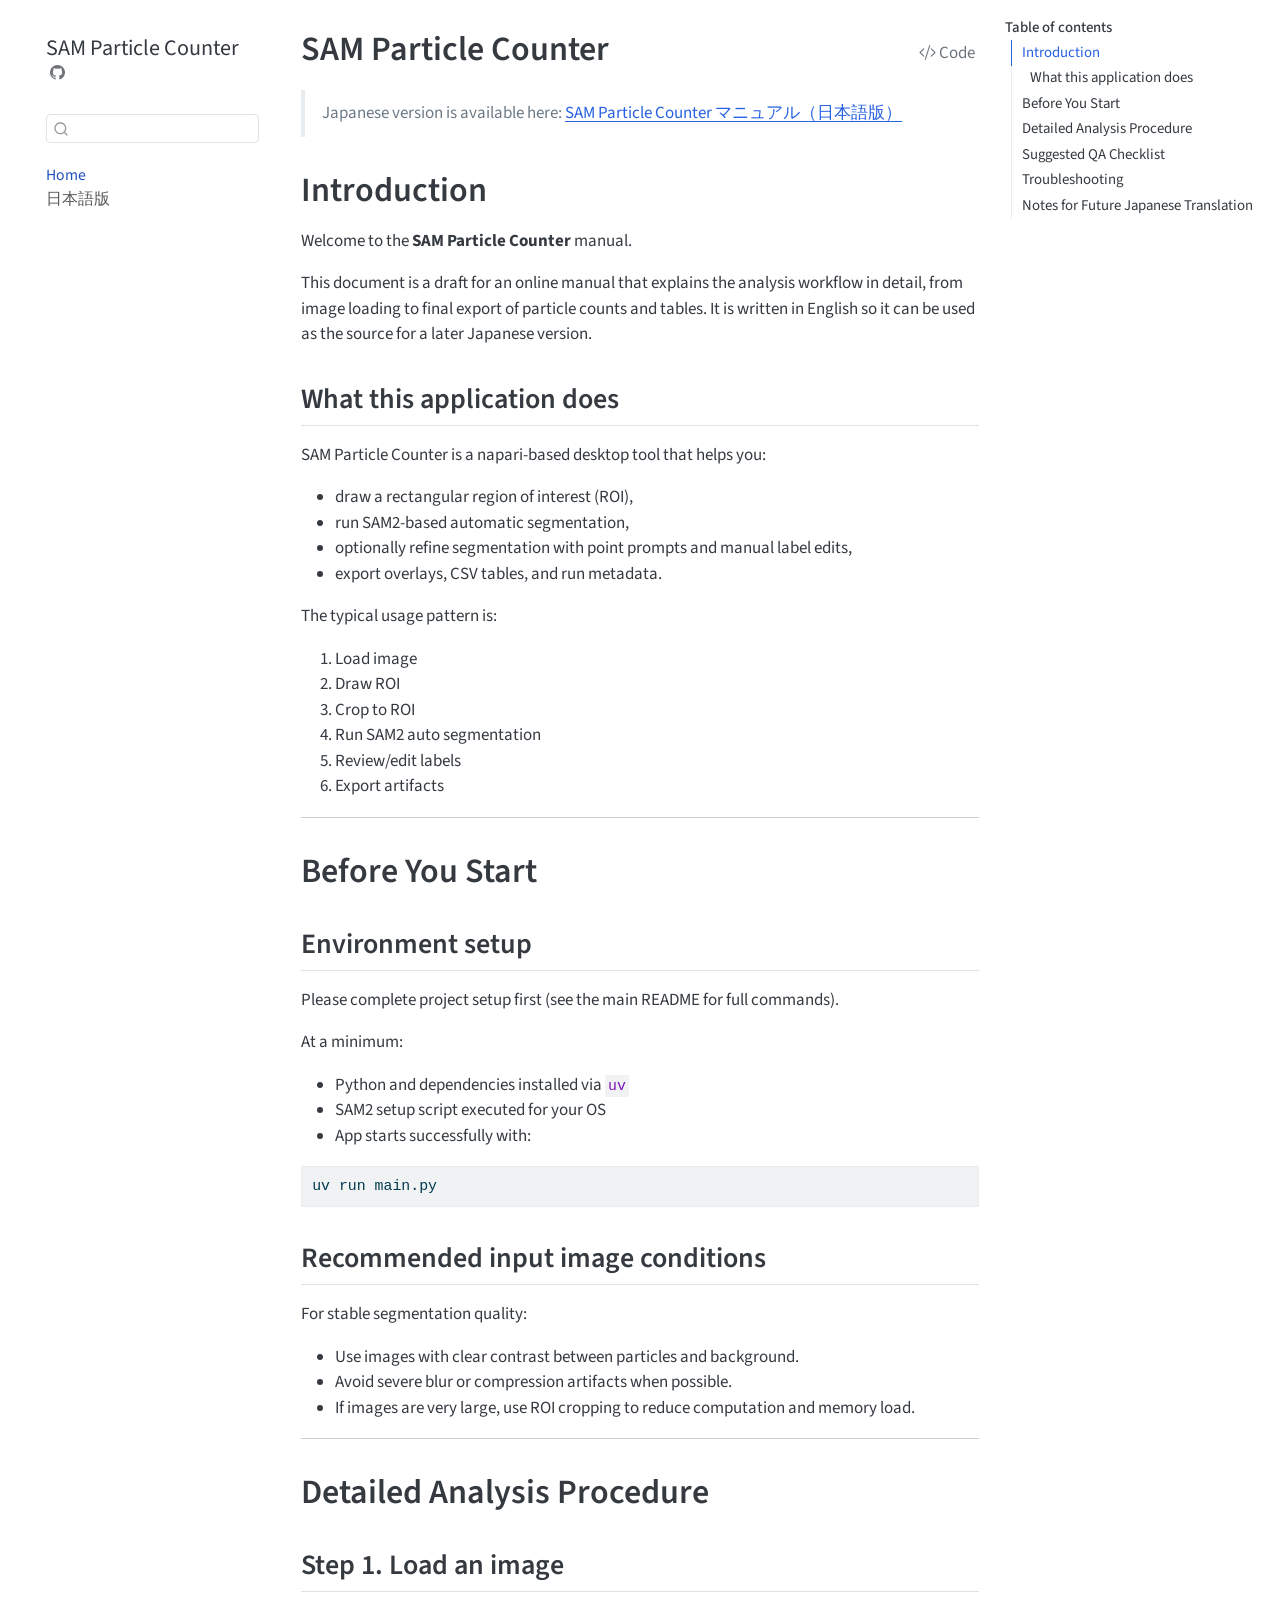
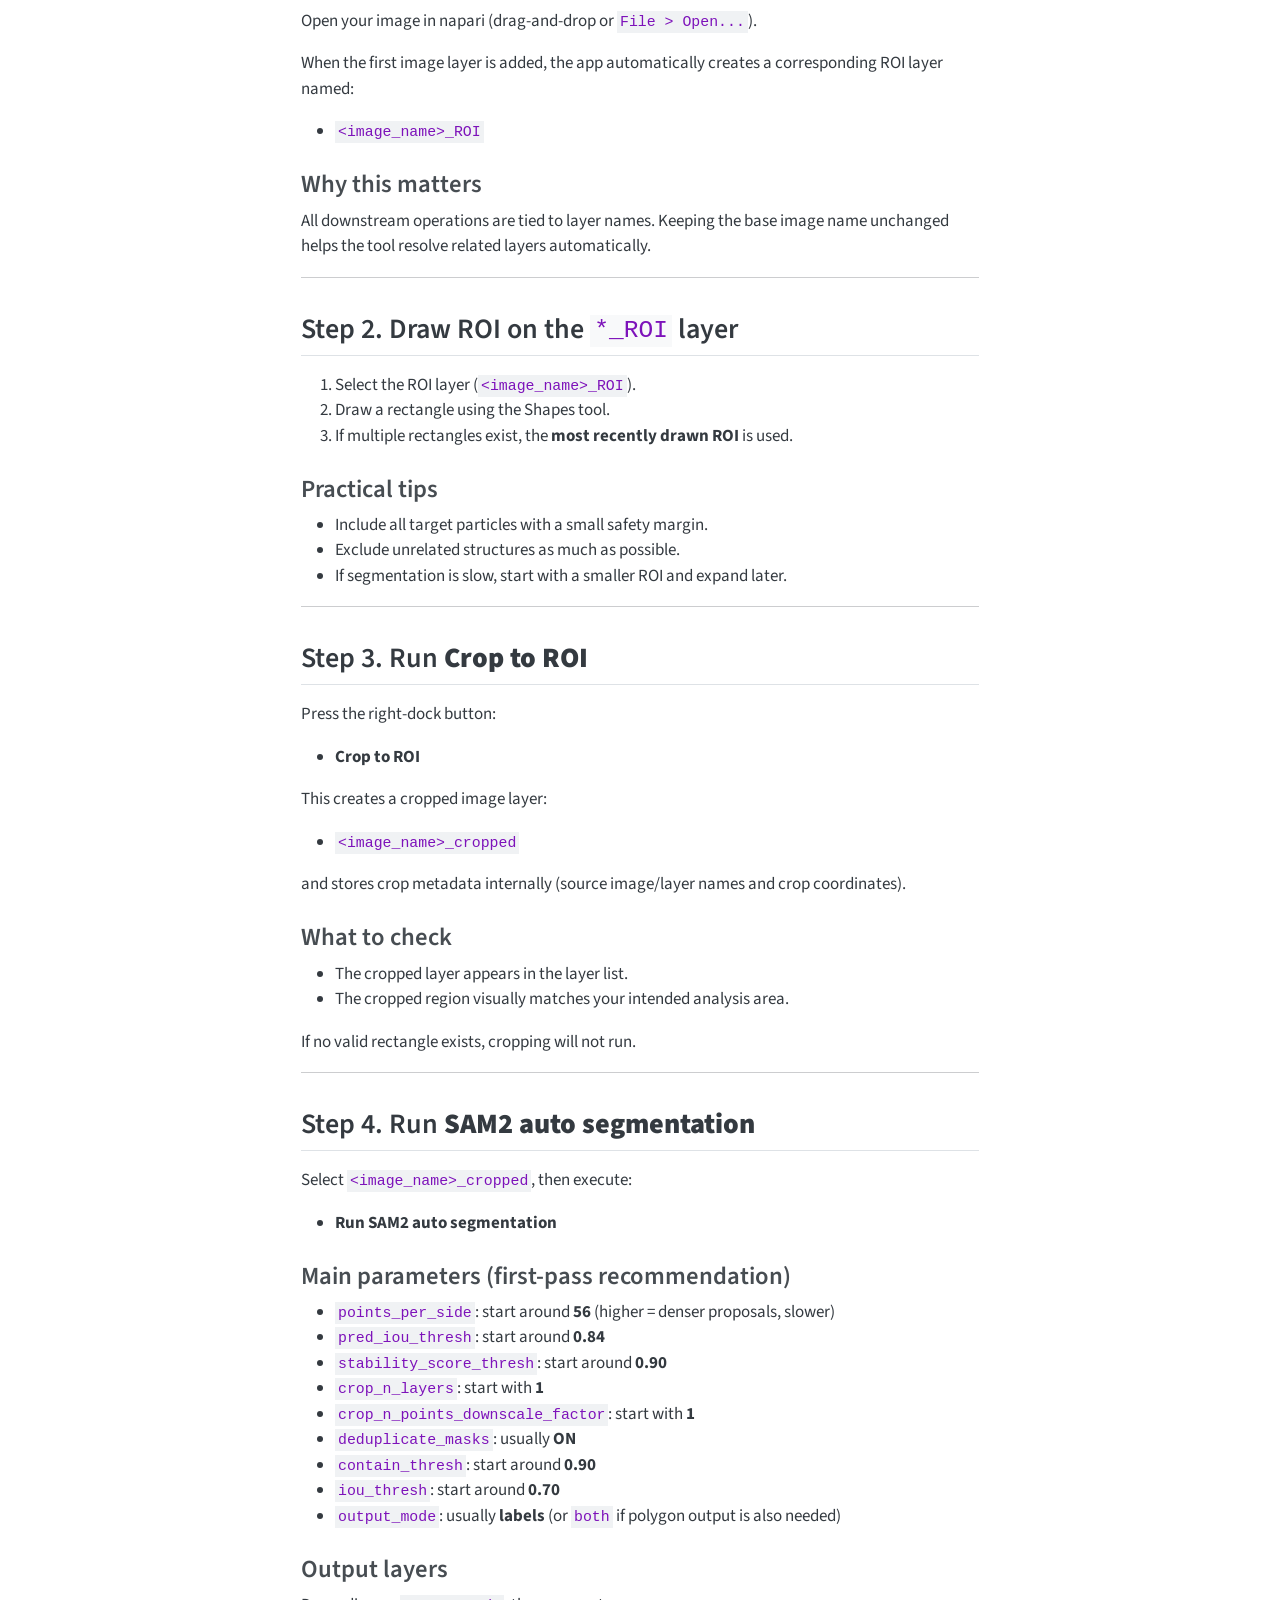
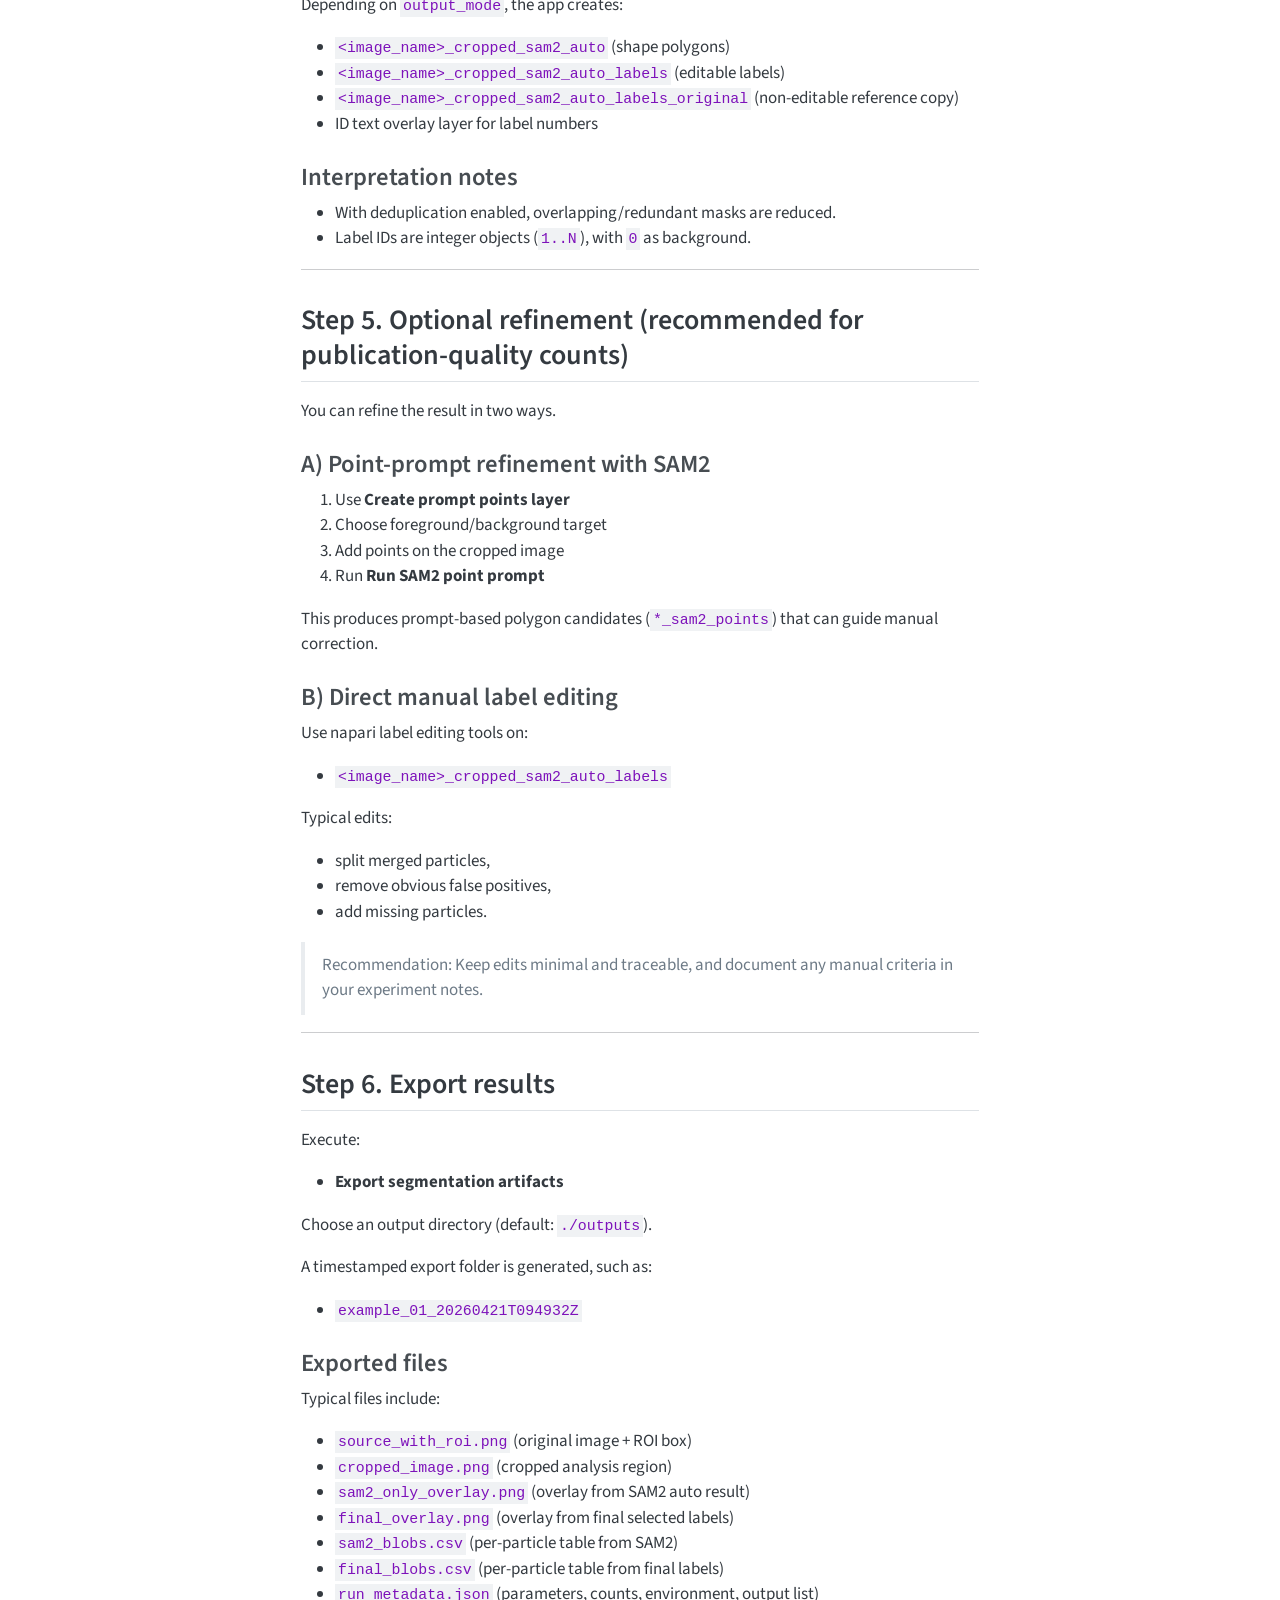
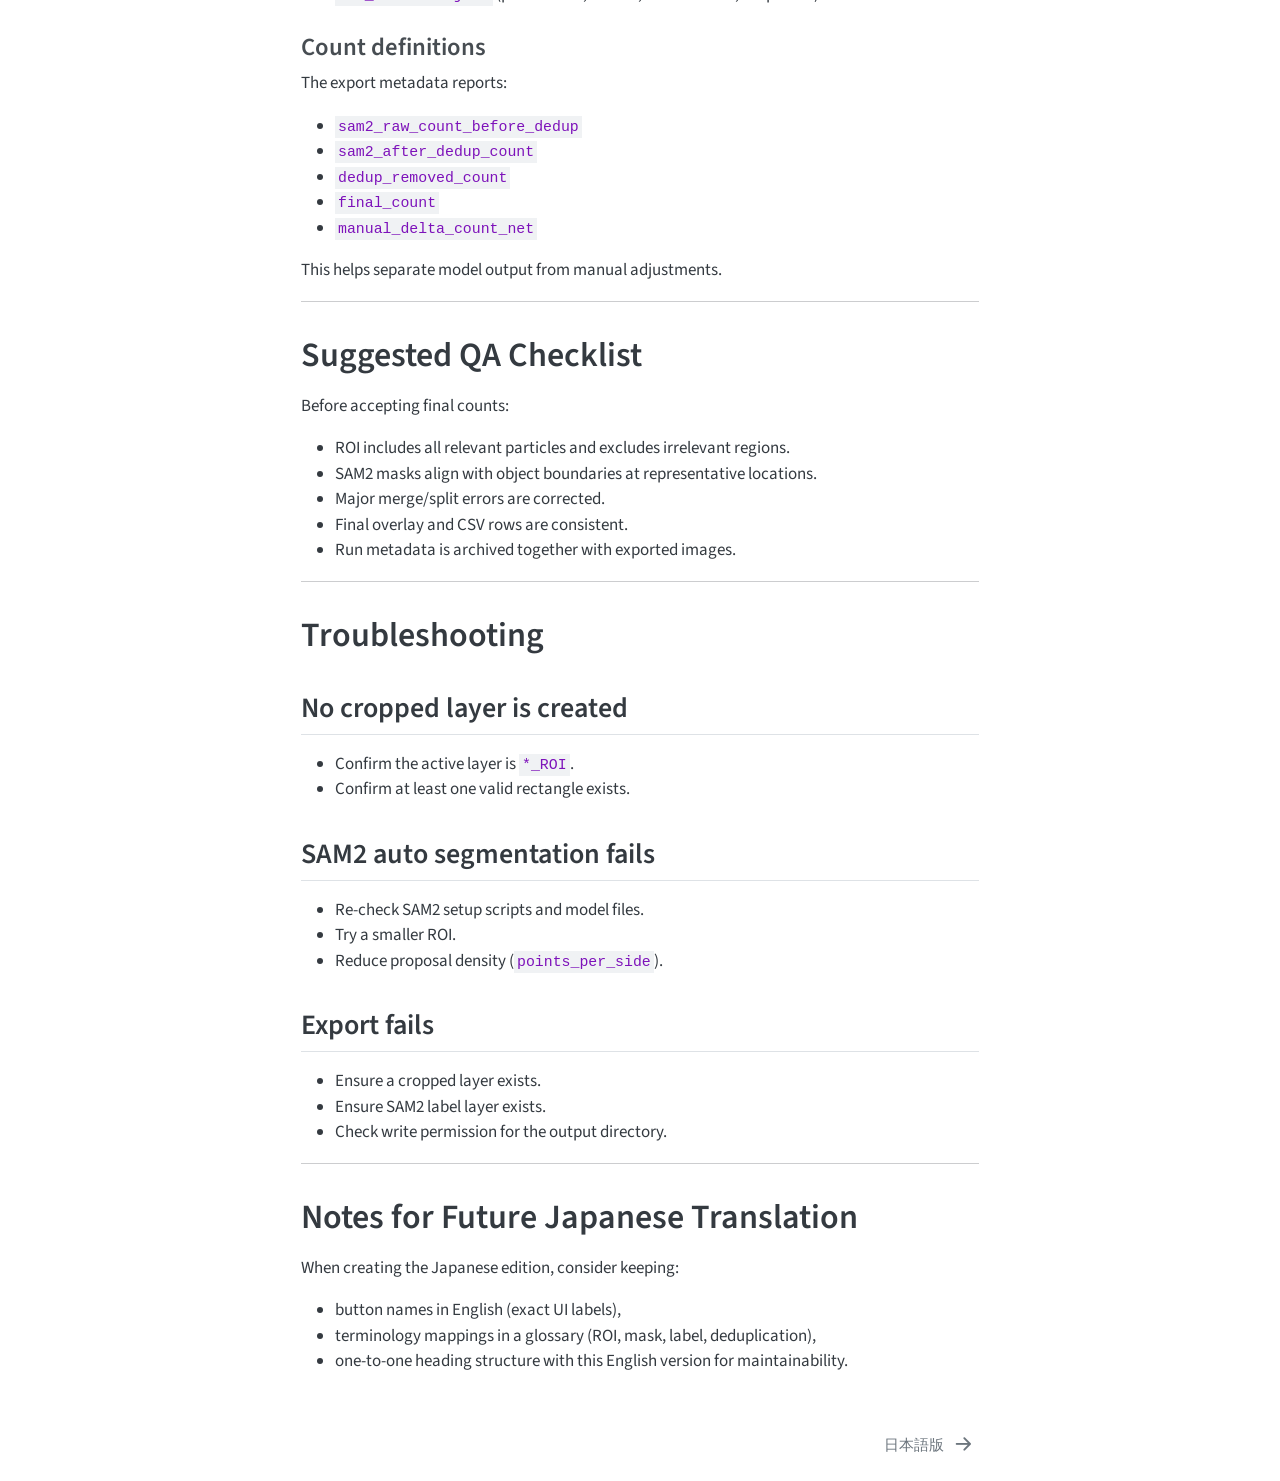
==== docs/index.html @ 15421711 "docs: render document" ====
<!DOCTYPE html>
<html xmlns="http://www.w3.org/1999/xhtml" lang="en" xml:lang="en"><head>

<meta charset="utf-8">
<meta name="generator" content="quarto-1.9.36">

<meta name="viewport" content="width=device-width, initial-scale=1.0, user-scalable=yes">


<title>SAM Particle Counter</title>
<style>
/* Default styles provided by pandoc.
** See https://pandoc.org/MANUAL.html#variables-for-html for config info.
*/
code{white-space: pre-wrap;}
span.smallcaps{font-variant: small-caps;}
div.columns{display: flex; gap: min(4vw, 1.5em);}
div.column{flex: auto; overflow-x: auto;}
div.hanging-indent{margin-left: 1.5em; text-indent: -1.5em;}
ul.task-list{list-style: none;}
ul.task-list li input[type="checkbox"] {
  width: 0.8em;
  margin: 0 0.8em 0.2em -1em; /* quarto-specific, see https://github.com/quarto-dev/quarto-cli/issues/4556 */ 
  vertical-align: middle;
}
/* CSS for syntax highlighting */
html { -webkit-text-size-adjust: 100%; }
pre > code.sourceCode { white-space: pre; position: relative; }
pre > code.sourceCode > span { display: inline-block; line-height: 1.25; }
pre > code.sourceCode > span:empty { height: 1.2em; }
.sourceCode { overflow: visible; }
code.sourceCode > span { color: inherit; text-decoration: inherit; }
div.sourceCode { margin: 1em 0; }
pre.sourceCode { margin: 0; }
@media screen {
div.sourceCode { overflow: auto; }
}
@media print {
pre > code.sourceCode { white-space: pre-wrap; }
pre > code.sourceCode > span { text-indent: -5em; padding-left: 5em; }
}
pre.numberSource code
  { counter-reset: source-line 0; }
pre.numberSource code > span
  { position: relative; left: -4em; counter-increment: source-line; }
pre.numberSource code > span > a:first-child::before
  { content: counter(source-line);
    position: relative; left: -1em; text-align: right; vertical-align: baseline;
    border: none; display: inline-block;
    -webkit-touch-callout: none; -webkit-user-select: none;
    -khtml-user-select: none; -moz-user-select: none;
    -ms-user-select: none; user-select: none;
    padding: 0 4px; width: 4em;
  }
pre.numberSource { margin-left: 3em;  padding-left: 4px; }
div.sourceCode
  {   }
@media screen {
pre > code.sourceCode > span > a:first-child::before { text-decoration: underline; }
}
</style>


<script src="site_libs/quarto-nav/quarto-nav.js"></script>
<script src="site_libs/quarto-nav/headroom.min.js"></script>
<script src="site_libs/clipboard/clipboard.min.js"></script>
<script src="site_libs/quarto-search/autocomplete.umd.js"></script>
<script src="site_libs/quarto-search/fuse.min.js"></script>
<script src="site_libs/quarto-search/quarto-search.js"></script>
<meta name="quarto:offset" content="./">
<link href="./manual/index_ja.html" rel="next">
<script src="site_libs/quarto-html/quarto.js" type="module"></script>
<script src="site_libs/quarto-html/tabsets/tabsets.js" type="module"></script>
<script src="site_libs/quarto-html/popper.min.js"></script>
<script src="site_libs/quarto-html/tippy.umd.min.js"></script>
<script src="site_libs/quarto-html/anchor.min.js"></script>
<link href="site_libs/quarto-html/tippy.css" rel="stylesheet">
<link href="site_libs/quarto-html/quarto-syntax-highlighting-845c23b38eaddc0f92fda52bfe77a8c8.css" rel="stylesheet" id="quarto-text-highlighting-styles">
<script src="site_libs/bootstrap/bootstrap.min.js"></script>
<link href="site_libs/bootstrap/bootstrap-icons.css" rel="stylesheet">
<link href="site_libs/bootstrap/bootstrap-1c9137b7b1c0320e377730bf2be1742e.min.css" rel="stylesheet" append-hash="true" id="quarto-bootstrap" data-mode="light">
<script id="quarto-search-options" type="application/json">{
  "location": "sidebar",
  "copy-button": false,
  "collapse-after": 3,
  "panel-placement": "start",
  "type": "textbox",
  "limit": 50,
  "keyboard-shortcut": [
    "f",
    "/",
    "s"
  ],
  "show-item-context": false,
  "language": {
    "search-no-results-text": "No results",
    "search-matching-documents-text": "matching documents",
    "search-copy-link-title": "Copy link to search",
    "search-hide-matches-text": "Hide additional matches",
    "search-more-match-text": "more match in this document",
    "search-more-matches-text": "more matches in this document",
    "search-clear-button-title": "Clear",
    "search-text-placeholder": "",
    "search-detached-cancel-button-title": "Cancel",
    "search-submit-button-title": "Submit",
    "search-label": "Search"
  }
}</script>


</head>

<body class="nav-sidebar floating quarto-light">

<div id="quarto-search-results"></div>
  <header id="quarto-header" class="headroom fixed-top">
  <nav class="quarto-secondary-nav">
    <div class="container-fluid d-flex">
      <button type="button" class="quarto-btn-toggle btn" data-bs-toggle="collapse" role="button" data-bs-target=".quarto-sidebar-collapse-item" aria-controls="quarto-sidebar" aria-expanded="false" aria-label="Toggle sidebar navigation" onclick="if (window.quartoToggleHeadroom) { window.quartoToggleHeadroom(); }">
        <i class="bi bi-layout-text-sidebar-reverse"></i>
      </button>
        <nav class="quarto-page-breadcrumbs" aria-label="breadcrumb"><ol class="breadcrumb"><li class="breadcrumb-item"><a href="./index.html"><span class="chapter-title">Home</span></a></li></ol></nav>
        <a class="flex-grow-1" role="navigation" data-bs-toggle="collapse" data-bs-target=".quarto-sidebar-collapse-item" aria-controls="quarto-sidebar" aria-expanded="false" aria-label="Toggle sidebar navigation" onclick="if (window.quartoToggleHeadroom) { window.quartoToggleHeadroom(); }">      
        </a>
      <button type="button" class="btn quarto-search-button" aria-label="Search" onclick="window.quartoOpenSearch();">
        <i class="bi bi-search"></i>
      </button>
    </div>
  </nav>
</header>
<!-- content -->
<div id="quarto-content" class="quarto-container page-columns page-rows-contents page-layout-article">
<!-- sidebar -->
  <nav id="quarto-sidebar" class="sidebar collapse collapse-horizontal quarto-sidebar-collapse-item sidebar-navigation floating overflow-auto">
    <div class="pt-lg-2 mt-2 text-left sidebar-header">
    <div class="sidebar-title mb-0 py-0">
      <a href="./">SAM Particle Counter</a> 
        <div class="sidebar-tools-main">
    <a href="https://github.com/maple60/sam-particle-counter" title="Source Code" class="quarto-navigation-tool px-1" aria-label="Source Code"><i class="bi bi-github"></i></a>
</div>
    </div>
      </div>
        <div class="mt-2 flex-shrink-0 align-items-center">
        <div class="sidebar-search">
        <div id="quarto-search" class="" title="Search"></div>
        </div>
        </div>
    <div class="sidebar-menu-container"> 
    <ul class="list-unstyled mt-1">
        <li class="sidebar-item">
  <div class="sidebar-item-container"> 
  <a href="./index.html" class="sidebar-item-text sidebar-link active"><span class="chapter-title">Home</span></a>
  </div>
</li>
        <li class="sidebar-item">
  <div class="sidebar-item-container"> 
  <a href="./manual/index_ja.html" class="sidebar-item-text sidebar-link"><span class="chapter-title">日本語版</span></a>
  </div>
</li>
    </ul>
    </div>
</nav>
<div id="quarto-sidebar-glass" class="quarto-sidebar-collapse-item" data-bs-toggle="collapse" data-bs-target=".quarto-sidebar-collapse-item"></div>
<!-- margin-sidebar -->
    <div id="quarto-margin-sidebar" class="sidebar margin-sidebar">
        <nav id="TOC" role="doc-toc" class="toc-active">
    <h2 id="toc-title">Table of contents</h2>
   
  <ul>
  <li><a href="#introduction" id="toc-introduction" class="nav-link active" data-scroll-target="#introduction">Introduction</a>
  <ul class="collapse">
  <li><a href="#what-this-application-does" id="toc-what-this-application-does" class="nav-link" data-scroll-target="#what-this-application-does">What this application does</a></li>
  </ul></li>
  <li><a href="#before-you-start" id="toc-before-you-start" class="nav-link" data-scroll-target="#before-you-start">Before You Start</a>
  <ul class="collapse">
  <li><a href="#environment-setup" id="toc-environment-setup" class="nav-link" data-scroll-target="#environment-setup">Environment setup</a></li>
  <li><a href="#recommended-input-image-conditions" id="toc-recommended-input-image-conditions" class="nav-link" data-scroll-target="#recommended-input-image-conditions">Recommended input image conditions</a></li>
  </ul></li>
  <li><a href="#detailed-analysis-procedure" id="toc-detailed-analysis-procedure" class="nav-link" data-scroll-target="#detailed-analysis-procedure">Detailed Analysis Procedure</a>
  <ul class="collapse">
  <li><a href="#step-1.-load-an-image" id="toc-step-1.-load-an-image" class="nav-link" data-scroll-target="#step-1.-load-an-image">Step 1. Load an image</a>
  <ul class="collapse">
  <li><a href="#why-this-matters" id="toc-why-this-matters" class="nav-link" data-scroll-target="#why-this-matters">Why this matters</a></li>
  </ul></li>
  <li><a href="#step-2.-draw-roi-on-the-_roi-layer" id="toc-step-2.-draw-roi-on-the-_roi-layer" class="nav-link" data-scroll-target="#step-2.-draw-roi-on-the-_roi-layer">Step 2. Draw ROI on the <code>*_ROI</code> layer</a>
  <ul class="collapse">
  <li><a href="#practical-tips" id="toc-practical-tips" class="nav-link" data-scroll-target="#practical-tips">Practical tips</a></li>
  </ul></li>
  <li><a href="#step-3.-run-crop-to-roi" id="toc-step-3.-run-crop-to-roi" class="nav-link" data-scroll-target="#step-3.-run-crop-to-roi">Step 3. Run <strong>Crop to ROI</strong></a>
  <ul class="collapse">
  <li><a href="#what-to-check" id="toc-what-to-check" class="nav-link" data-scroll-target="#what-to-check">What to check</a></li>
  </ul></li>
  <li><a href="#step-4.-run-sam2-auto-segmentation" id="toc-step-4.-run-sam2-auto-segmentation" class="nav-link" data-scroll-target="#step-4.-run-sam2-auto-segmentation">Step 4. Run <strong>SAM2 auto segmentation</strong></a>
  <ul class="collapse">
  <li><a href="#main-parameters-first-pass-recommendation" id="toc-main-parameters-first-pass-recommendation" class="nav-link" data-scroll-target="#main-parameters-first-pass-recommendation">Main parameters (first-pass recommendation)</a></li>
  <li><a href="#output-layers" id="toc-output-layers" class="nav-link" data-scroll-target="#output-layers">Output layers</a></li>
  <li><a href="#interpretation-notes" id="toc-interpretation-notes" class="nav-link" data-scroll-target="#interpretation-notes">Interpretation notes</a></li>
  </ul></li>
  <li><a href="#step-5.-optional-refinement-recommended-for-publication-quality-counts" id="toc-step-5.-optional-refinement-recommended-for-publication-quality-counts" class="nav-link" data-scroll-target="#step-5.-optional-refinement-recommended-for-publication-quality-counts">Step 5. Optional refinement (recommended for publication-quality counts)</a>
  <ul class="collapse">
  <li><a href="#a-point-prompt-refinement-with-sam2" id="toc-a-point-prompt-refinement-with-sam2" class="nav-link" data-scroll-target="#a-point-prompt-refinement-with-sam2">A) Point-prompt refinement with SAM2</a></li>
  <li><a href="#b-direct-manual-label-editing" id="toc-b-direct-manual-label-editing" class="nav-link" data-scroll-target="#b-direct-manual-label-editing">B) Direct manual label editing</a></li>
  </ul></li>
  <li><a href="#step-6.-export-results" id="toc-step-6.-export-results" class="nav-link" data-scroll-target="#step-6.-export-results">Step 6. Export results</a>
  <ul class="collapse">
  <li><a href="#exported-files" id="toc-exported-files" class="nav-link" data-scroll-target="#exported-files">Exported files</a></li>
  <li><a href="#count-definitions" id="toc-count-definitions" class="nav-link" data-scroll-target="#count-definitions">Count definitions</a></li>
  </ul></li>
  </ul></li>
  <li><a href="#suggested-qa-checklist" id="toc-suggested-qa-checklist" class="nav-link" data-scroll-target="#suggested-qa-checklist">Suggested QA Checklist</a></li>
  <li><a href="#troubleshooting" id="toc-troubleshooting" class="nav-link" data-scroll-target="#troubleshooting">Troubleshooting</a>
  <ul class="collapse">
  <li><a href="#no-cropped-layer-is-created" id="toc-no-cropped-layer-is-created" class="nav-link" data-scroll-target="#no-cropped-layer-is-created">No cropped layer is created</a></li>
  <li><a href="#sam2-auto-segmentation-fails" id="toc-sam2-auto-segmentation-fails" class="nav-link" data-scroll-target="#sam2-auto-segmentation-fails">SAM2 auto segmentation fails</a></li>
  <li><a href="#export-fails" id="toc-export-fails" class="nav-link" data-scroll-target="#export-fails">Export fails</a></li>
  </ul></li>
  <li><a href="#notes-for-future-japanese-translation" id="toc-notes-for-future-japanese-translation" class="nav-link" data-scroll-target="#notes-for-future-japanese-translation">Notes for Future Japanese Translation</a></li>
  </ul>
</nav>
    </div>
<!-- main -->
<main class="content" id="quarto-document-content">

<header id="title-block-header" class="quarto-title-block default">
<div class="quarto-title">
<div class="quarto-title-block"><div><h1 class="title">SAM Particle Counter</h1><button type="button" class="btn code-tools-button" id="quarto-code-tools-source"><i class="bi"></i> Code</button></div></div>
</div>



<div class="quarto-title-meta">

    
  
    
  </div>
  


</header>


<blockquote class="blockquote">
<p>Japanese version is available here: <a href="./manual/index_ja.html">SAM Particle Counter マニュアル（日本語版）</a></p>
</blockquote>
<section id="introduction" class="level1">
<h1>Introduction</h1>
<p>Welcome to the <strong>SAM Particle Counter</strong> manual.</p>
<p>This document is a draft for an online manual that explains the analysis workflow in detail, from image loading to final export of particle counts and tables. It is written in English so it can be used as the source for a later Japanese version.</p>
<section id="what-this-application-does" class="level2">
<h2 class="anchored" data-anchor-id="what-this-application-does">What this application does</h2>
<p>SAM Particle Counter is a napari-based desktop tool that helps you:</p>
<ul>
<li>draw a rectangular region of interest (ROI),</li>
<li>run SAM2-based automatic segmentation,</li>
<li>optionally refine segmentation with point prompts and manual label edits,</li>
<li>export overlays, CSV tables, and run metadata.</li>
</ul>
<p>The typical usage pattern is:</p>
<ol type="1">
<li>Load image</li>
<li>Draw ROI</li>
<li>Crop to ROI</li>
<li>Run SAM2 auto segmentation</li>
<li>Review/edit labels</li>
<li>Export artifacts</li>
</ol>
<hr>
</section>
</section>
<section id="before-you-start" class="level1">
<h1>Before You Start</h1>
<section id="environment-setup" class="level2">
<h2 class="anchored" data-anchor-id="environment-setup">Environment setup</h2>
<p>Please complete project setup first (see the main README for full commands).</p>
<p>At a minimum:</p>
<ul>
<li>Python and dependencies installed via <code>uv</code></li>
<li>SAM2 setup script executed for your OS</li>
<li>App starts successfully with:</li>
</ul>
<div class="code-copy-outer-scaffold"><div class="sourceCode" id="cb1"><pre class="sourceCode bash code-with-copy"><code class="sourceCode bash"><span id="cb1-1"><a href="#cb1-1" aria-hidden="true" tabindex="-1"></a><span class="ex">uv</span> run main.py</span></code></pre></div><button title="Copy to Clipboard" class="code-copy-button"><i class="bi"></i></button></div>
</section>
<section id="recommended-input-image-conditions" class="level2">
<h2 class="anchored" data-anchor-id="recommended-input-image-conditions">Recommended input image conditions</h2>
<p>For stable segmentation quality:</p>
<ul>
<li>Use images with clear contrast between particles and background.</li>
<li>Avoid severe blur or compression artifacts when possible.</li>
<li>If images are very large, use ROI cropping to reduce computation and memory load.</li>
</ul>
<hr>
</section>
</section>
<section id="detailed-analysis-procedure" class="level1">
<h1>Detailed Analysis Procedure</h1>
<section id="step-1.-load-an-image" class="level2">
<h2 class="anchored" data-anchor-id="step-1.-load-an-image">Step 1. Load an image</h2>
<p>Open your image in napari (drag-and-drop or <code>File &gt; Open...</code>).</p>
<p>When the first image layer is added, the app automatically creates a corresponding ROI layer named:</p>
<ul>
<li><code>&lt;image_name&gt;_ROI</code></li>
</ul>
<section id="why-this-matters" class="level3">
<h3 class="anchored" data-anchor-id="why-this-matters">Why this matters</h3>
<p>All downstream operations are tied to layer names. Keeping the base image name unchanged helps the tool resolve related layers automatically.</p>
<hr>
</section>
</section>
<section id="step-2.-draw-roi-on-the-_roi-layer" class="level2">
<h2 class="anchored" data-anchor-id="step-2.-draw-roi-on-the-_roi-layer">Step 2. Draw ROI on the <code>*_ROI</code> layer</h2>
<ol type="1">
<li>Select the ROI layer (<code>&lt;image_name&gt;_ROI</code>).</li>
<li>Draw a rectangle using the Shapes tool.</li>
<li>If multiple rectangles exist, the <strong>most recently drawn ROI</strong> is used.</li>
</ol>
<section id="practical-tips" class="level3">
<h3 class="anchored" data-anchor-id="practical-tips">Practical tips</h3>
<ul>
<li>Include all target particles with a small safety margin.</li>
<li>Exclude unrelated structures as much as possible.</li>
<li>If segmentation is slow, start with a smaller ROI and expand later.</li>
</ul>
<hr>
</section>
</section>
<section id="step-3.-run-crop-to-roi" class="level2">
<h2 class="anchored" data-anchor-id="step-3.-run-crop-to-roi">Step 3. Run <strong>Crop to ROI</strong></h2>
<p>Press the right-dock button:</p>
<ul>
<li><strong>Crop to ROI</strong></li>
</ul>
<p>This creates a cropped image layer:</p>
<ul>
<li><code>&lt;image_name&gt;_cropped</code></li>
</ul>
<p>and stores crop metadata internally (source image/layer names and crop coordinates).</p>
<section id="what-to-check" class="level3">
<h3 class="anchored" data-anchor-id="what-to-check">What to check</h3>
<ul>
<li>The cropped layer appears in the layer list.</li>
<li>The cropped region visually matches your intended analysis area.</li>
</ul>
<p>If no valid rectangle exists, cropping will not run.</p>
<hr>
</section>
</section>
<section id="step-4.-run-sam2-auto-segmentation" class="level2">
<h2 class="anchored" data-anchor-id="step-4.-run-sam2-auto-segmentation">Step 4. Run <strong>SAM2 auto segmentation</strong></h2>
<p>Select <code>&lt;image_name&gt;_cropped</code>, then execute:</p>
<ul>
<li><strong>Run SAM2 auto segmentation</strong></li>
</ul>
<section id="main-parameters-first-pass-recommendation" class="level3">
<h3 class="anchored" data-anchor-id="main-parameters-first-pass-recommendation">Main parameters (first-pass recommendation)</h3>
<ul>
<li><code>points_per_side</code>: start around <strong>56</strong> (higher = denser proposals, slower)</li>
<li><code>pred_iou_thresh</code>: start around <strong>0.84</strong></li>
<li><code>stability_score_thresh</code>: start around <strong>0.90</strong></li>
<li><code>crop_n_layers</code>: start with <strong>1</strong></li>
<li><code>crop_n_points_downscale_factor</code>: start with <strong>1</strong></li>
<li><code>deduplicate_masks</code>: usually <strong>ON</strong></li>
<li><code>contain_thresh</code>: start around <strong>0.90</strong></li>
<li><code>iou_thresh</code>: start around <strong>0.70</strong></li>
<li><code>output_mode</code>: usually <strong>labels</strong> (or <code>both</code> if polygon output is also needed)</li>
</ul>
</section>
<section id="output-layers" class="level3">
<h3 class="anchored" data-anchor-id="output-layers">Output layers</h3>
<p>Depending on <code>output_mode</code>, the app creates:</p>
<ul>
<li><code>&lt;image_name&gt;_cropped_sam2_auto</code> (shape polygons)</li>
<li><code>&lt;image_name&gt;_cropped_sam2_auto_labels</code> (editable labels)</li>
<li><code>&lt;image_name&gt;_cropped_sam2_auto_labels_original</code> (non-editable reference copy)</li>
<li>ID text overlay layer for label numbers</li>
</ul>
</section>
<section id="interpretation-notes" class="level3">
<h3 class="anchored" data-anchor-id="interpretation-notes">Interpretation notes</h3>
<ul>
<li>With deduplication enabled, overlapping/redundant masks are reduced.</li>
<li>Label IDs are integer objects (<code>1..N</code>), with <code>0</code> as background.</li>
</ul>
<hr>
</section>
</section>
<section id="step-5.-optional-refinement-recommended-for-publication-quality-counts" class="level2">
<h2 class="anchored" data-anchor-id="step-5.-optional-refinement-recommended-for-publication-quality-counts">Step 5. Optional refinement (recommended for publication-quality counts)</h2>
<p>You can refine the result in two ways.</p>
<section id="a-point-prompt-refinement-with-sam2" class="level3">
<h3 class="anchored" data-anchor-id="a-point-prompt-refinement-with-sam2">A) Point-prompt refinement with SAM2</h3>
<ol type="1">
<li>Use <strong>Create prompt points layer</strong></li>
<li>Choose foreground/background target</li>
<li>Add points on the cropped image</li>
<li>Run <strong>Run SAM2 point prompt</strong></li>
</ol>
<p>This produces prompt-based polygon candidates (<code>*_sam2_points</code>) that can guide manual correction.</p>
</section>
<section id="b-direct-manual-label-editing" class="level3">
<h3 class="anchored" data-anchor-id="b-direct-manual-label-editing">B) Direct manual label editing</h3>
<p>Use napari label editing tools on:</p>
<ul>
<li><code>&lt;image_name&gt;_cropped_sam2_auto_labels</code></li>
</ul>
<p>Typical edits:</p>
<ul>
<li>split merged particles,</li>
<li>remove obvious false positives,</li>
<li>add missing particles.</li>
</ul>
<blockquote class="blockquote">
<p>Recommendation: Keep edits minimal and traceable, and document any manual criteria in your experiment notes.</p>
</blockquote>
<hr>
</section>
</section>
<section id="step-6.-export-results" class="level2">
<h2 class="anchored" data-anchor-id="step-6.-export-results">Step 6. Export results</h2>
<p>Execute:</p>
<ul>
<li><strong>Export segmentation artifacts</strong></li>
</ul>
<p>Choose an output directory (default: <code>./outputs</code>).</p>
<p>A timestamped export folder is generated, such as:</p>
<ul>
<li><code>example_01_20260421T094932Z</code></li>
</ul>
<section id="exported-files" class="level3">
<h3 class="anchored" data-anchor-id="exported-files">Exported files</h3>
<p>Typical files include:</p>
<ul>
<li><code>source_with_roi.png</code> (original image + ROI box)</li>
<li><code>cropped_image.png</code> (cropped analysis region)</li>
<li><code>sam2_only_overlay.png</code> (overlay from SAM2 auto result)</li>
<li><code>final_overlay.png</code> (overlay from final selected labels)</li>
<li><code>sam2_blobs.csv</code> (per-particle table from SAM2)</li>
<li><code>final_blobs.csv</code> (per-particle table from final labels)</li>
<li><code>run_metadata.json</code> (parameters, counts, environment, output list)</li>
</ul>
</section>
<section id="count-definitions" class="level3">
<h3 class="anchored" data-anchor-id="count-definitions">Count definitions</h3>
<p>The export metadata reports:</p>
<ul>
<li><code>sam2_raw_count_before_dedup</code></li>
<li><code>sam2_after_dedup_count</code></li>
<li><code>dedup_removed_count</code></li>
<li><code>final_count</code></li>
<li><code>manual_delta_count_net</code></li>
</ul>
<p>This helps separate model output from manual adjustments.</p>
<hr>
</section>
</section>
</section>
<section id="suggested-qa-checklist" class="level1">
<h1>Suggested QA Checklist</h1>
<p>Before accepting final counts:</p>
<ul>
<li>ROI includes all relevant particles and excludes irrelevant regions.</li>
<li>SAM2 masks align with object boundaries at representative locations.</li>
<li>Major merge/split errors are corrected.</li>
<li>Final overlay and CSV rows are consistent.</li>
<li>Run metadata is archived together with exported images.</li>
</ul>
<hr>
</section>
<section id="troubleshooting" class="level1">
<h1>Troubleshooting</h1>
<section id="no-cropped-layer-is-created" class="level2">
<h2 class="anchored" data-anchor-id="no-cropped-layer-is-created">No cropped layer is created</h2>
<ul>
<li>Confirm the active layer is <code>*_ROI</code>.</li>
<li>Confirm at least one valid rectangle exists.</li>
</ul>
</section>
<section id="sam2-auto-segmentation-fails" class="level2">
<h2 class="anchored" data-anchor-id="sam2-auto-segmentation-fails">SAM2 auto segmentation fails</h2>
<ul>
<li>Re-check SAM2 setup scripts and model files.</li>
<li>Try a smaller ROI.</li>
<li>Reduce proposal density (<code>points_per_side</code>).</li>
</ul>
</section>
<section id="export-fails" class="level2">
<h2 class="anchored" data-anchor-id="export-fails">Export fails</h2>
<ul>
<li>Ensure a cropped layer exists.</li>
<li>Ensure SAM2 label layer exists.</li>
<li>Check write permission for the output directory.</li>
</ul>
<hr>
</section>
</section>
<section id="notes-for-future-japanese-translation" class="level1">
<h1>Notes for Future Japanese Translation</h1>
<p>When creating the Japanese edition, consider keeping:</p>
<ul>
<li>button names in English (exact UI labels),</li>
<li>terminology mappings in a glossary (ROI, mask, label, deduplication),</li>
<li>one-to-one heading structure with this English version for maintainability.</li>
</ul>


<!-- -->

</section>

</main> <!-- /main -->
<script id="quarto-html-after-body" type="application/javascript">
  window.document.addEventListener("DOMContentLoaded", function (event) {
    const icon = "";
    const anchorJS = new window.AnchorJS();
    anchorJS.options = {
      placement: 'right',
      icon: icon
    };
    anchorJS.add('.anchored');
    const isCodeAnnotation = (el) => {
      for (const clz of el.classList) {
        if (clz.startsWith('code-annotation-')) {                     
          return true;
        }
      }
      return false;
    }
    const onCopySuccess = function(e) {
      // button target
      const button = e.trigger;
      // don't keep focus
      button.blur();
      // flash "checked"
      button.classList.add('code-copy-button-checked');
      var currentTitle = button.getAttribute("title");
      button.setAttribute("title", "Copied!");
      let tooltip;
      if (window.bootstrap) {
        button.setAttribute("data-bs-toggle", "tooltip");
        button.setAttribute("data-bs-placement", "left");
        button.setAttribute("data-bs-title", "Copied!");
        tooltip = new bootstrap.Tooltip(button, 
          { trigger: "manual", 
            customClass: "code-copy-button-tooltip",
            offset: [0, -8]});
        tooltip.show();    
      }
      setTimeout(function() {
        if (tooltip) {
          tooltip.hide();
          button.removeAttribute("data-bs-title");
          button.removeAttribute("data-bs-toggle");
          button.removeAttribute("data-bs-placement");
        }
        button.setAttribute("title", currentTitle);
        button.classList.remove('code-copy-button-checked');
      }, 1000);
      // clear code selection
      e.clearSelection();
    }
    const getTextToCopy = function(trigger) {
      const outerScaffold = trigger.parentElement.cloneNode(true);
      const codeEl = outerScaffold.querySelector('code');
      for (const childEl of codeEl.children) {
        if (isCodeAnnotation(childEl)) {
          childEl.remove();
        }
      }
      return codeEl.innerText;
    }
    const clipboard = new window.ClipboardJS('.code-copy-button:not([data-in-quarto-modal])', {
      text: getTextToCopy
    });
    clipboard.on('success', onCopySuccess);
    if (window.document.getElementById('quarto-embedded-source-code-modal')) {
      const clipboardModal = new window.ClipboardJS('.code-copy-button[data-in-quarto-modal]', {
        text: getTextToCopy,
        container: window.document.getElementById('quarto-embedded-source-code-modal')
      });
      clipboardModal.on('success', onCopySuccess);
    }
    const viewSource = window.document.getElementById('quarto-view-source') ||
                       window.document.getElementById('quarto-code-tools-source');
    if (viewSource) {
      const sourceUrl = viewSource.getAttribute("data-quarto-source-url");
      viewSource.addEventListener("click", function(e) {
        if (sourceUrl) {
          // rstudio viewer pane
          if (/\bcapabilities=\b/.test(window.location)) {
            window.open(sourceUrl);
          } else {
            window.location.href = sourceUrl;
          }
        } else {
          const modal = new bootstrap.Modal(document.getElementById('quarto-embedded-source-code-modal'));
          modal.show();
        }
        return false;
      });
    }
    function toggleCodeHandler(show) {
      return function(e) {
        const detailsSrc = window.document.querySelectorAll(".cell > details > .sourceCode");
        for (let i=0; i<detailsSrc.length; i++) {
          const details = detailsSrc[i].parentElement;
          if (show) {
            details.open = true;
          } else {
            details.removeAttribute("open");
          }
        }
        const cellCodeDivs = window.document.querySelectorAll(".cell > .sourceCode");
        const fromCls = show ? "hidden" : "unhidden";
        const toCls = show ? "unhidden" : "hidden";
        for (let i=0; i<cellCodeDivs.length; i++) {
          const codeDiv = cellCodeDivs[i];
          if (codeDiv.classList.contains(fromCls)) {
            codeDiv.classList.remove(fromCls);
            codeDiv.classList.add(toCls);
          } 
        }
        return false;
      }
    }
    const hideAllCode = window.document.getElementById("quarto-hide-all-code");
    if (hideAllCode) {
      hideAllCode.addEventListener("click", toggleCodeHandler(false));
    }
    const showAllCode = window.document.getElementById("quarto-show-all-code");
    if (showAllCode) {
      showAllCode.addEventListener("click", toggleCodeHandler(true));
    }
      var localhostRegex = new RegExp(/^(?:http|https):\/\/localhost\:?[0-9]*\//);
      var mailtoRegex = new RegExp(/^mailto:/);
        var filterRegex = new RegExp('/' + window.location.host + '/');
      var isInternal = (href) => {
          return filterRegex.test(href) || localhostRegex.test(href) || mailtoRegex.test(href);
      }
      // Inspect non-navigation links and adorn them if external
     var links = window.document.querySelectorAll('a[href]:not(.nav-link):not(.navbar-brand):not(.toc-action):not(.sidebar-link):not(.sidebar-item-toggle):not(.pagination-link):not(.no-external):not([aria-hidden]):not(.dropdown-item):not(.quarto-navigation-tool):not(.about-link)');
      for (var i=0; i<links.length; i++) {
        const link = links[i];
        if (!isInternal(link.href)) {
          // undo the damage that might have been done by quarto-nav.js in the case of
          // links that we want to consider external
          if (link.dataset.originalHref !== undefined) {
            link.href = link.dataset.originalHref;
          }
        }
      }
    function tippyHover(el, contentFn, onTriggerFn, onUntriggerFn) {
      const config = {
        allowHTML: true,
        maxWidth: 500,
        delay: 100,
        arrow: false,
        appendTo: function(el) {
            return el.parentElement;
        },
        interactive: true,
        interactiveBorder: 10,
        theme: 'quarto',
        placement: 'bottom-start',
      };
      if (contentFn) {
        config.content = contentFn;
      }
      if (onTriggerFn) {
        config.onTrigger = onTriggerFn;
      }
      if (onUntriggerFn) {
        config.onUntrigger = onUntriggerFn;
      }
      window.tippy(el, config); 
    }
    const noterefs = window.document.querySelectorAll('a[role="doc-noteref"]');
    for (var i=0; i<noterefs.length; i++) {
      const ref = noterefs[i];
      tippyHover(ref, function() {
        // use id or data attribute instead here
        let href = ref.getAttribute('data-footnote-href') || ref.getAttribute('href');
        try { href = new URL(href).hash; } catch {}
        const id = href.replace(/^#\/?/, "");
        const note = window.document.getElementById(id);
        if (note) {
          return note.innerHTML;
        } else {
          return "";
        }
      });
    }
    const xrefs = window.document.querySelectorAll('a.quarto-xref');
    const processXRef = (id, note) => {
      // Strip column container classes
      const stripColumnClz = (el) => {
        el.classList.remove("page-full", "page-columns");
        if (el.children) {
          for (const child of el.children) {
            stripColumnClz(child);
          }
        }
      }
      stripColumnClz(note)
      if (id === null || id.startsWith('sec-')) {
        // Special case sections, only their first couple elements
        const container = document.createElement("div");
        if (note.children && note.children.length > 2) {
          container.appendChild(note.children[0].cloneNode(true));
          for (let i = 1; i < note.children.length; i++) {
            const child = note.children[i];
            if (child.tagName === "P" && child.innerText === "") {
              continue;
            } else {
              container.appendChild(child.cloneNode(true));
              break;
            }
          }
          if (window.Quarto?.typesetMath) {
            window.Quarto.typesetMath(container);
          }
          return container.innerHTML
        } else {
          if (window.Quarto?.typesetMath) {
            window.Quarto.typesetMath(note);
          }
          return note.innerHTML;
        }
      } else {
        // Remove any anchor links if they are present
        const anchorLink = note.querySelector('a.anchorjs-link');
        if (anchorLink) {
          anchorLink.remove();
        }
        if (window.Quarto?.typesetMath) {
          window.Quarto.typesetMath(note);
        }
        if (note.classList.contains("callout")) {
          return note.outerHTML;
        } else {
          return note.innerHTML;
        }
      }
    }
    for (var i=0; i<xrefs.length; i++) {
      const xref = xrefs[i];
      tippyHover(xref, undefined, function(instance) {
        instance.disable();
        let url = xref.getAttribute('href');
        let hash = undefined; 
        if (url.startsWith('#')) {
          hash = url;
        } else {
          try { hash = new URL(url).hash; } catch {}
        }
        if (hash) {
          const id = hash.replace(/^#\/?/, "");
          const note = window.document.getElementById(id);
          if (note !== null) {
            try {
              const html = processXRef(id, note.cloneNode(true));
              instance.setContent(html);
            } finally {
              instance.enable();
              instance.show();
            }
          } else {
            // See if we can fetch this
            fetch(url.split('#')[0])
            .then(res => res.text())
            .then(html => {
              const parser = new DOMParser();
              const htmlDoc = parser.parseFromString(html, "text/html");
              const note = htmlDoc.getElementById(id);
              if (note !== null) {
                const html = processXRef(id, note);
                instance.setContent(html);
              } 
            }).finally(() => {
              instance.enable();
              instance.show();
            });
          }
        } else {
          // See if we can fetch a full url (with no hash to target)
          // This is a special case and we should probably do some content thinning / targeting
          fetch(url)
          .then(res => res.text())
          .then(html => {
            const parser = new DOMParser();
            const htmlDoc = parser.parseFromString(html, "text/html");
            const note = htmlDoc.querySelector('main.content');
            if (note !== null) {
              // This should only happen for chapter cross references
              // (since there is no id in the URL)
              // remove the first header
              if (note.children.length > 0 && note.children[0].tagName === "HEADER") {
                note.children[0].remove();
              }
              const html = processXRef(null, note);
              instance.setContent(html);
            } 
          }).finally(() => {
            instance.enable();
            instance.show();
          });
        }
      }, function(instance) {
      });
    }
        let selectedAnnoteEl;
        const selectorForAnnotation = ( cell, annotation) => {
          let cellAttr = 'data-code-cell="' + cell + '"';
          let lineAttr = 'data-code-annotation="' +  annotation + '"';
          const selector = 'span[' + cellAttr + '][' + lineAttr + ']';
          return selector;
        }
        const selectCodeLines = (annoteEl) => {
          const doc = window.document;
          const targetCell = annoteEl.getAttribute("data-target-cell");
          const targetAnnotation = annoteEl.getAttribute("data-target-annotation");
          const annoteSpan = window.document.querySelector(selectorForAnnotation(targetCell, targetAnnotation));
          const lines = annoteSpan.getAttribute("data-code-lines").split(",");
          const lineIds = lines.map((line) => {
            return targetCell + "-" + line;
          })
          let top = null;
          let height = null;
          let parent = null;
          if (lineIds.length > 0) {
              //compute the position of the single el (top and bottom and make a div)
              const el = window.document.getElementById(lineIds[0]);
              top = el.offsetTop;
              height = el.offsetHeight;
              parent = el.parentElement.parentElement;
            if (lineIds.length > 1) {
              const lastEl = window.document.getElementById(lineIds[lineIds.length - 1]);
              const bottom = lastEl.offsetTop + lastEl.offsetHeight;
              height = bottom - top;
            }
            if (top !== null && height !== null && parent !== null) {
              // cook up a div (if necessary) and position it 
              let div = window.document.getElementById("code-annotation-line-highlight");
              if (div === null) {
                div = window.document.createElement("div");
                div.setAttribute("id", "code-annotation-line-highlight");
                div.style.position = 'absolute';
                parent.appendChild(div);
              }
              div.style.top = top - 2 + "px";
              div.style.height = height + 4 + "px";
              div.style.left = 0;
              let gutterDiv = window.document.getElementById("code-annotation-line-highlight-gutter");
              if (gutterDiv === null) {
                gutterDiv = window.document.createElement("div");
                gutterDiv.setAttribute("id", "code-annotation-line-highlight-gutter");
                gutterDiv.style.position = 'absolute';
                const codeCell = window.document.getElementById(targetCell);
                const gutter = codeCell.querySelector('.code-annotation-gutter');
                gutter.appendChild(gutterDiv);
              }
              gutterDiv.style.top = top - 2 + "px";
              gutterDiv.style.height = height + 4 + "px";
            }
            selectedAnnoteEl = annoteEl;
          }
        };
        const unselectCodeLines = () => {
          const elementsIds = ["code-annotation-line-highlight", "code-annotation-line-highlight-gutter"];
          elementsIds.forEach((elId) => {
            const div = window.document.getElementById(elId);
            if (div) {
              div.remove();
            }
          });
          selectedAnnoteEl = undefined;
        };
          // Handle positioning of the toggle
      window.addEventListener(
        "resize",
        throttle(() => {
          elRect = undefined;
          if (selectedAnnoteEl) {
            selectCodeLines(selectedAnnoteEl);
          }
        }, 10)
      );
      function throttle(fn, ms) {
      let throttle = false;
      let timer;
        return (...args) => {
          if(!throttle) { // first call gets through
              fn.apply(this, args);
              throttle = true;
          } else { // all the others get throttled
              if(timer) clearTimeout(timer); // cancel #2
              timer = setTimeout(() => {
                fn.apply(this, args);
                timer = throttle = false;
              }, ms);
          }
        };
      }
        // Attach click handler to the DT
        const annoteDls = window.document.querySelectorAll('dt[data-target-cell]');
        for (const annoteDlNode of annoteDls) {
          annoteDlNode.addEventListener('click', (event) => {
            const clickedEl = event.target;
            if (clickedEl !== selectedAnnoteEl) {
              unselectCodeLines();
              const activeEl = window.document.querySelector('dt[data-target-cell].code-annotation-active');
              if (activeEl) {
                activeEl.classList.remove('code-annotation-active');
              }
              selectCodeLines(clickedEl);
              clickedEl.classList.add('code-annotation-active');
            } else {
              // Unselect the line
              unselectCodeLines();
              clickedEl.classList.remove('code-annotation-active');
            }
          });
        }
    const findCites = (el) => {
      const parentEl = el.parentElement;
      if (parentEl) {
        const cites = parentEl.dataset.cites;
        if (cites) {
          return {
            el,
            cites: cites.split(' ')
          };
        } else {
          return findCites(el.parentElement)
        }
      } else {
        return undefined;
      }
    };
    var bibliorefs = window.document.querySelectorAll('a[role="doc-biblioref"]');
    for (var i=0; i<bibliorefs.length; i++) {
      const ref = bibliorefs[i];
      const citeInfo = findCites(ref);
      if (citeInfo) {
        tippyHover(citeInfo.el, function() {
          var popup = window.document.createElement('div');
          citeInfo.cites.forEach(function(cite) {
            var citeDiv = window.document.createElement('div');
            citeDiv.classList.add('hanging-indent');
            citeDiv.classList.add('csl-entry');
            var biblioDiv = window.document.getElementById('ref-' + cite);
            if (biblioDiv) {
              citeDiv.innerHTML = biblioDiv.innerHTML;
            }
            popup.appendChild(citeDiv);
          });
          return popup.innerHTML;
        });
      }
    }
  });
  </script>
<nav class="page-navigation">
  <div class="nav-page nav-page-previous">
  </div>
  <div class="nav-page nav-page-next">
      <a href="./manual/index_ja.html" class="pagination-link" aria-label="日本語版">
        <span class="nav-page-text"><span class="chapter-title">日本語版</span></span> <i class="bi bi-arrow-right-short"></i>
      </a>
  </div>
</nav><div class="modal fade" id="quarto-embedded-source-code-modal" tabindex="-1" aria-labelledby="quarto-embedded-source-code-modal-label" aria-hidden="true"><div class="modal-dialog modal-dialog-scrollable"><div class="modal-content"><div class="modal-header"><h5 class="modal-title" id="quarto-embedded-source-code-modal-label">Source Code</h5><button class="btn-close" data-bs-dismiss="modal"></button></div><div class="modal-body"><div class="">
<div class="code-copy-outer-scaffold"><div class="sourceCode" id="cb2" data-shortcodes="false"><pre class="sourceCode markdown code-with-copy"><code class="sourceCode markdown"><span id="cb2-1"><a href="#cb2-1" aria-hidden="true" tabindex="-1"></a><span class="co">---</span></span>
<span id="cb2-2"><a href="#cb2-2" aria-hidden="true" tabindex="-1"></a><span class="an">title:</span><span class="co"> "SAM Particle Counter Manual"</span></span>
<span id="cb2-3"><a href="#cb2-3" aria-hidden="true" tabindex="-1"></a><span class="co">---</span></span>
<span id="cb2-4"><a href="#cb2-4" aria-hidden="true" tabindex="-1"></a></span>
<span id="cb2-5"><a href="#cb2-5" aria-hidden="true" tabindex="-1"></a><span class="at">&gt; Japanese version is available here: </span><span class="co">[</span><span class="ot">SAM Particle Counter マニュアル（日本語版）</span><span class="co">](manual/index_ja.qmd)</span></span>
<span id="cb2-6"><a href="#cb2-6" aria-hidden="true" tabindex="-1"></a></span>
<span id="cb2-7"><a href="#cb2-7" aria-hidden="true" tabindex="-1"></a><span class="fu"># Introduction</span></span>
<span id="cb2-8"><a href="#cb2-8" aria-hidden="true" tabindex="-1"></a></span>
<span id="cb2-9"><a href="#cb2-9" aria-hidden="true" tabindex="-1"></a>Welcome to the **SAM Particle Counter** manual.</span>
<span id="cb2-10"><a href="#cb2-10" aria-hidden="true" tabindex="-1"></a></span>
<span id="cb2-11"><a href="#cb2-11" aria-hidden="true" tabindex="-1"></a>This document is a draft for an online manual that explains the analysis workflow in detail, from image loading to final export of particle counts and tables. It is written in English so it can be used as the source for a later Japanese version.</span>
<span id="cb2-12"><a href="#cb2-12" aria-hidden="true" tabindex="-1"></a></span>
<span id="cb2-13"><a href="#cb2-13" aria-hidden="true" tabindex="-1"></a><span class="fu">## What this application does</span></span>
<span id="cb2-14"><a href="#cb2-14" aria-hidden="true" tabindex="-1"></a></span>
<span id="cb2-15"><a href="#cb2-15" aria-hidden="true" tabindex="-1"></a>SAM Particle Counter is a napari-based desktop tool that helps you:</span>
<span id="cb2-16"><a href="#cb2-16" aria-hidden="true" tabindex="-1"></a></span>
<span id="cb2-17"><a href="#cb2-17" aria-hidden="true" tabindex="-1"></a><span class="ss">- </span>draw a rectangular region of interest (ROI),</span>
<span id="cb2-18"><a href="#cb2-18" aria-hidden="true" tabindex="-1"></a><span class="ss">- </span>run SAM2-based automatic segmentation,</span>
<span id="cb2-19"><a href="#cb2-19" aria-hidden="true" tabindex="-1"></a><span class="ss">- </span>optionally refine segmentation with point prompts and manual label edits,</span>
<span id="cb2-20"><a href="#cb2-20" aria-hidden="true" tabindex="-1"></a><span class="ss">- </span>export overlays, CSV tables, and run metadata.</span>
<span id="cb2-21"><a href="#cb2-21" aria-hidden="true" tabindex="-1"></a></span>
<span id="cb2-22"><a href="#cb2-22" aria-hidden="true" tabindex="-1"></a>The typical usage pattern is:</span>
<span id="cb2-23"><a href="#cb2-23" aria-hidden="true" tabindex="-1"></a></span>
<span id="cb2-24"><a href="#cb2-24" aria-hidden="true" tabindex="-1"></a><span class="ss">1. </span>Load image</span>
<span id="cb2-25"><a href="#cb2-25" aria-hidden="true" tabindex="-1"></a><span class="ss">2. </span>Draw ROI</span>
<span id="cb2-26"><a href="#cb2-26" aria-hidden="true" tabindex="-1"></a><span class="ss">3. </span>Crop to ROI</span>
<span id="cb2-27"><a href="#cb2-27" aria-hidden="true" tabindex="-1"></a><span class="ss">4. </span>Run SAM2 auto segmentation</span>
<span id="cb2-28"><a href="#cb2-28" aria-hidden="true" tabindex="-1"></a><span class="ss">5. </span>Review/edit labels</span>
<span id="cb2-29"><a href="#cb2-29" aria-hidden="true" tabindex="-1"></a><span class="ss">6. </span>Export artifacts</span>
<span id="cb2-30"><a href="#cb2-30" aria-hidden="true" tabindex="-1"></a></span>
<span id="cb2-31"><a href="#cb2-31" aria-hidden="true" tabindex="-1"></a>---</span>
<span id="cb2-32"><a href="#cb2-32" aria-hidden="true" tabindex="-1"></a></span>
<span id="cb2-33"><a href="#cb2-33" aria-hidden="true" tabindex="-1"></a><span class="fu"># Before You Start</span></span>
<span id="cb2-34"><a href="#cb2-34" aria-hidden="true" tabindex="-1"></a></span>
<span id="cb2-35"><a href="#cb2-35" aria-hidden="true" tabindex="-1"></a><span class="fu">## Environment setup</span></span>
<span id="cb2-36"><a href="#cb2-36" aria-hidden="true" tabindex="-1"></a></span>
<span id="cb2-37"><a href="#cb2-37" aria-hidden="true" tabindex="-1"></a>Please complete project setup first (see the main README for full commands).</span>
<span id="cb2-38"><a href="#cb2-38" aria-hidden="true" tabindex="-1"></a></span>
<span id="cb2-39"><a href="#cb2-39" aria-hidden="true" tabindex="-1"></a>At a minimum:</span>
<span id="cb2-40"><a href="#cb2-40" aria-hidden="true" tabindex="-1"></a></span>
<span id="cb2-41"><a href="#cb2-41" aria-hidden="true" tabindex="-1"></a><span class="ss">- </span>Python and dependencies installed via <span class="in">`uv`</span></span>
<span id="cb2-42"><a href="#cb2-42" aria-hidden="true" tabindex="-1"></a><span class="ss">- </span>SAM2 setup script executed for your OS</span>
<span id="cb2-43"><a href="#cb2-43" aria-hidden="true" tabindex="-1"></a><span class="ss">- </span>App starts successfully with:</span>
<span id="cb2-44"><a href="#cb2-44" aria-hidden="true" tabindex="-1"></a></span>
<span id="cb2-45"><a href="#cb2-45" aria-hidden="true" tabindex="-1"></a><span class="in">```bash</span></span>
<span id="cb2-46"><a href="#cb2-46" aria-hidden="true" tabindex="-1"></a><span class="ex">uv</span> run main.py</span>
<span id="cb2-47"><a href="#cb2-47" aria-hidden="true" tabindex="-1"></a><span class="in">```</span></span>
<span id="cb2-48"><a href="#cb2-48" aria-hidden="true" tabindex="-1"></a></span>
<span id="cb2-49"><a href="#cb2-49" aria-hidden="true" tabindex="-1"></a><span class="fu">## Recommended input image conditions</span></span>
<span id="cb2-50"><a href="#cb2-50" aria-hidden="true" tabindex="-1"></a></span>
<span id="cb2-51"><a href="#cb2-51" aria-hidden="true" tabindex="-1"></a>For stable segmentation quality:</span>
<span id="cb2-52"><a href="#cb2-52" aria-hidden="true" tabindex="-1"></a></span>
<span id="cb2-53"><a href="#cb2-53" aria-hidden="true" tabindex="-1"></a><span class="ss">- </span>Use images with clear contrast between particles and background.</span>
<span id="cb2-54"><a href="#cb2-54" aria-hidden="true" tabindex="-1"></a><span class="ss">- </span>Avoid severe blur or compression artifacts when possible.</span>
<span id="cb2-55"><a href="#cb2-55" aria-hidden="true" tabindex="-1"></a><span class="ss">- </span>If images are very large, use ROI cropping to reduce computation and memory load.</span>
<span id="cb2-56"><a href="#cb2-56" aria-hidden="true" tabindex="-1"></a></span>
<span id="cb2-57"><a href="#cb2-57" aria-hidden="true" tabindex="-1"></a>---</span>
<span id="cb2-58"><a href="#cb2-58" aria-hidden="true" tabindex="-1"></a></span>
<span id="cb2-59"><a href="#cb2-59" aria-hidden="true" tabindex="-1"></a><span class="fu"># Detailed Analysis Procedure</span></span>
<span id="cb2-60"><a href="#cb2-60" aria-hidden="true" tabindex="-1"></a></span>
<span id="cb2-61"><a href="#cb2-61" aria-hidden="true" tabindex="-1"></a><span class="fu">## Step 1. Load an image</span></span>
<span id="cb2-62"><a href="#cb2-62" aria-hidden="true" tabindex="-1"></a></span>
<span id="cb2-63"><a href="#cb2-63" aria-hidden="true" tabindex="-1"></a>Open your image in napari (drag-and-drop or <span class="in">`File &gt; Open...`</span>).</span>
<span id="cb2-64"><a href="#cb2-64" aria-hidden="true" tabindex="-1"></a></span>
<span id="cb2-65"><a href="#cb2-65" aria-hidden="true" tabindex="-1"></a>When the first image layer is added, the app automatically creates a corresponding ROI layer named:</span>
<span id="cb2-66"><a href="#cb2-66" aria-hidden="true" tabindex="-1"></a></span>
<span id="cb2-67"><a href="#cb2-67" aria-hidden="true" tabindex="-1"></a><span class="ss">- </span><span class="in">`&lt;image_name&gt;_ROI`</span></span>
<span id="cb2-68"><a href="#cb2-68" aria-hidden="true" tabindex="-1"></a></span>
<span id="cb2-69"><a href="#cb2-69" aria-hidden="true" tabindex="-1"></a><span class="fu">### Why this matters</span></span>
<span id="cb2-70"><a href="#cb2-70" aria-hidden="true" tabindex="-1"></a></span>
<span id="cb2-71"><a href="#cb2-71" aria-hidden="true" tabindex="-1"></a>All downstream operations are tied to layer names. Keeping the base image name unchanged helps the tool resolve related layers automatically.</span>
<span id="cb2-72"><a href="#cb2-72" aria-hidden="true" tabindex="-1"></a></span>
<span id="cb2-73"><a href="#cb2-73" aria-hidden="true" tabindex="-1"></a>---</span>
<span id="cb2-74"><a href="#cb2-74" aria-hidden="true" tabindex="-1"></a></span>
<span id="cb2-75"><a href="#cb2-75" aria-hidden="true" tabindex="-1"></a><span class="fu">## Step 2. Draw ROI on the `*_ROI` layer</span></span>
<span id="cb2-76"><a href="#cb2-76" aria-hidden="true" tabindex="-1"></a></span>
<span id="cb2-77"><a href="#cb2-77" aria-hidden="true" tabindex="-1"></a><span class="ss">1. </span>Select the ROI layer (<span class="in">`&lt;image_name&gt;_ROI`</span>).</span>
<span id="cb2-78"><a href="#cb2-78" aria-hidden="true" tabindex="-1"></a><span class="ss">2. </span>Draw a rectangle using the Shapes tool.</span>
<span id="cb2-79"><a href="#cb2-79" aria-hidden="true" tabindex="-1"></a><span class="ss">3. </span>If multiple rectangles exist, the **most recently drawn ROI** is used.</span>
<span id="cb2-80"><a href="#cb2-80" aria-hidden="true" tabindex="-1"></a></span>
<span id="cb2-81"><a href="#cb2-81" aria-hidden="true" tabindex="-1"></a><span class="fu">### Practical tips</span></span>
<span id="cb2-82"><a href="#cb2-82" aria-hidden="true" tabindex="-1"></a></span>
<span id="cb2-83"><a href="#cb2-83" aria-hidden="true" tabindex="-1"></a><span class="ss">- </span>Include all target particles with a small safety margin.</span>
<span id="cb2-84"><a href="#cb2-84" aria-hidden="true" tabindex="-1"></a><span class="ss">- </span>Exclude unrelated structures as much as possible.</span>
<span id="cb2-85"><a href="#cb2-85" aria-hidden="true" tabindex="-1"></a><span class="ss">- </span>If segmentation is slow, start with a smaller ROI and expand later.</span>
<span id="cb2-86"><a href="#cb2-86" aria-hidden="true" tabindex="-1"></a></span>
<span id="cb2-87"><a href="#cb2-87" aria-hidden="true" tabindex="-1"></a>---</span>
<span id="cb2-88"><a href="#cb2-88" aria-hidden="true" tabindex="-1"></a></span>
<span id="cb2-89"><a href="#cb2-89" aria-hidden="true" tabindex="-1"></a><span class="fu">## Step 3. Run **Crop to ROI**</span></span>
<span id="cb2-90"><a href="#cb2-90" aria-hidden="true" tabindex="-1"></a></span>
<span id="cb2-91"><a href="#cb2-91" aria-hidden="true" tabindex="-1"></a>Press the right-dock button:</span>
<span id="cb2-92"><a href="#cb2-92" aria-hidden="true" tabindex="-1"></a></span>
<span id="cb2-93"><a href="#cb2-93" aria-hidden="true" tabindex="-1"></a><span class="ss">- </span>**Crop to ROI**</span>
<span id="cb2-94"><a href="#cb2-94" aria-hidden="true" tabindex="-1"></a></span>
<span id="cb2-95"><a href="#cb2-95" aria-hidden="true" tabindex="-1"></a>This creates a cropped image layer:</span>
<span id="cb2-96"><a href="#cb2-96" aria-hidden="true" tabindex="-1"></a></span>
<span id="cb2-97"><a href="#cb2-97" aria-hidden="true" tabindex="-1"></a><span class="ss">- </span><span class="in">`&lt;image_name&gt;_cropped`</span></span>
<span id="cb2-98"><a href="#cb2-98" aria-hidden="true" tabindex="-1"></a></span>
<span id="cb2-99"><a href="#cb2-99" aria-hidden="true" tabindex="-1"></a>and stores crop metadata internally (source image/layer names and crop coordinates).</span>
<span id="cb2-100"><a href="#cb2-100" aria-hidden="true" tabindex="-1"></a></span>
<span id="cb2-101"><a href="#cb2-101" aria-hidden="true" tabindex="-1"></a><span class="fu">### What to check</span></span>
<span id="cb2-102"><a href="#cb2-102" aria-hidden="true" tabindex="-1"></a></span>
<span id="cb2-103"><a href="#cb2-103" aria-hidden="true" tabindex="-1"></a><span class="ss">- </span>The cropped layer appears in the layer list.</span>
<span id="cb2-104"><a href="#cb2-104" aria-hidden="true" tabindex="-1"></a><span class="ss">- </span>The cropped region visually matches your intended analysis area.</span>
<span id="cb2-105"><a href="#cb2-105" aria-hidden="true" tabindex="-1"></a></span>
<span id="cb2-106"><a href="#cb2-106" aria-hidden="true" tabindex="-1"></a>If no valid rectangle exists, cropping will not run.</span>
<span id="cb2-107"><a href="#cb2-107" aria-hidden="true" tabindex="-1"></a></span>
<span id="cb2-108"><a href="#cb2-108" aria-hidden="true" tabindex="-1"></a>---</span>
<span id="cb2-109"><a href="#cb2-109" aria-hidden="true" tabindex="-1"></a></span>
<span id="cb2-110"><a href="#cb2-110" aria-hidden="true" tabindex="-1"></a><span class="fu">## Step 4. Run **SAM2 auto segmentation**</span></span>
<span id="cb2-111"><a href="#cb2-111" aria-hidden="true" tabindex="-1"></a></span>
<span id="cb2-112"><a href="#cb2-112" aria-hidden="true" tabindex="-1"></a>Select <span class="in">`&lt;image_name&gt;_cropped`</span>, then execute:</span>
<span id="cb2-113"><a href="#cb2-113" aria-hidden="true" tabindex="-1"></a></span>
<span id="cb2-114"><a href="#cb2-114" aria-hidden="true" tabindex="-1"></a><span class="ss">- </span>**Run SAM2 auto segmentation**</span>
<span id="cb2-115"><a href="#cb2-115" aria-hidden="true" tabindex="-1"></a></span>
<span id="cb2-116"><a href="#cb2-116" aria-hidden="true" tabindex="-1"></a><span class="fu">### Main parameters (first-pass recommendation)</span></span>
<span id="cb2-117"><a href="#cb2-117" aria-hidden="true" tabindex="-1"></a></span>
<span id="cb2-118"><a href="#cb2-118" aria-hidden="true" tabindex="-1"></a><span class="ss">- </span><span class="in">`points_per_side`</span>: start around **56** (higher = denser proposals, slower)</span>
<span id="cb2-119"><a href="#cb2-119" aria-hidden="true" tabindex="-1"></a><span class="ss">- </span><span class="in">`pred_iou_thresh`</span>: start around **0.84**</span>
<span id="cb2-120"><a href="#cb2-120" aria-hidden="true" tabindex="-1"></a><span class="ss">- </span><span class="in">`stability_score_thresh`</span>: start around **0.90**</span>
<span id="cb2-121"><a href="#cb2-121" aria-hidden="true" tabindex="-1"></a><span class="ss">- </span><span class="in">`crop_n_layers`</span>: start with **1**</span>
<span id="cb2-122"><a href="#cb2-122" aria-hidden="true" tabindex="-1"></a><span class="ss">- </span><span class="in">`crop_n_points_downscale_factor`</span>: start with **1**</span>
<span id="cb2-123"><a href="#cb2-123" aria-hidden="true" tabindex="-1"></a><span class="ss">- </span><span class="in">`deduplicate_masks`</span>: usually **ON**</span>
<span id="cb2-124"><a href="#cb2-124" aria-hidden="true" tabindex="-1"></a><span class="ss">- </span><span class="in">`contain_thresh`</span>: start around **0.90**</span>
<span id="cb2-125"><a href="#cb2-125" aria-hidden="true" tabindex="-1"></a><span class="ss">- </span><span class="in">`iou_thresh`</span>: start around **0.70**</span>
<span id="cb2-126"><a href="#cb2-126" aria-hidden="true" tabindex="-1"></a><span class="ss">- </span><span class="in">`output_mode`</span>: usually **labels** (or <span class="in">`both`</span> if polygon output is also needed)</span>
<span id="cb2-127"><a href="#cb2-127" aria-hidden="true" tabindex="-1"></a></span>
<span id="cb2-128"><a href="#cb2-128" aria-hidden="true" tabindex="-1"></a><span class="fu">### Output layers</span></span>
<span id="cb2-129"><a href="#cb2-129" aria-hidden="true" tabindex="-1"></a></span>
<span id="cb2-130"><a href="#cb2-130" aria-hidden="true" tabindex="-1"></a>Depending on <span class="in">`output_mode`</span>, the app creates:</span>
<span id="cb2-131"><a href="#cb2-131" aria-hidden="true" tabindex="-1"></a></span>
<span id="cb2-132"><a href="#cb2-132" aria-hidden="true" tabindex="-1"></a><span class="ss">- </span><span class="in">`&lt;image_name&gt;_cropped_sam2_auto`</span> (shape polygons)</span>
<span id="cb2-133"><a href="#cb2-133" aria-hidden="true" tabindex="-1"></a><span class="ss">- </span><span class="in">`&lt;image_name&gt;_cropped_sam2_auto_labels`</span> (editable labels)</span>
<span id="cb2-134"><a href="#cb2-134" aria-hidden="true" tabindex="-1"></a><span class="ss">- </span><span class="in">`&lt;image_name&gt;_cropped_sam2_auto_labels_original`</span> (non-editable reference copy)</span>
<span id="cb2-135"><a href="#cb2-135" aria-hidden="true" tabindex="-1"></a><span class="ss">- </span>ID text overlay layer for label numbers</span>
<span id="cb2-136"><a href="#cb2-136" aria-hidden="true" tabindex="-1"></a></span>
<span id="cb2-137"><a href="#cb2-137" aria-hidden="true" tabindex="-1"></a><span class="fu">### Interpretation notes</span></span>
<span id="cb2-138"><a href="#cb2-138" aria-hidden="true" tabindex="-1"></a></span>
<span id="cb2-139"><a href="#cb2-139" aria-hidden="true" tabindex="-1"></a><span class="ss">- </span>With deduplication enabled, overlapping/redundant masks are reduced.</span>
<span id="cb2-140"><a href="#cb2-140" aria-hidden="true" tabindex="-1"></a><span class="ss">- </span>Label IDs are integer objects (<span class="in">`1..N`</span>), with <span class="in">`0`</span> as background.</span>
<span id="cb2-141"><a href="#cb2-141" aria-hidden="true" tabindex="-1"></a></span>
<span id="cb2-142"><a href="#cb2-142" aria-hidden="true" tabindex="-1"></a>---</span>
<span id="cb2-143"><a href="#cb2-143" aria-hidden="true" tabindex="-1"></a></span>
<span id="cb2-144"><a href="#cb2-144" aria-hidden="true" tabindex="-1"></a><span class="fu">## Step 5. Optional refinement (recommended for publication-quality counts)</span></span>
<span id="cb2-145"><a href="#cb2-145" aria-hidden="true" tabindex="-1"></a></span>
<span id="cb2-146"><a href="#cb2-146" aria-hidden="true" tabindex="-1"></a>You can refine the result in two ways.</span>
<span id="cb2-147"><a href="#cb2-147" aria-hidden="true" tabindex="-1"></a></span>
<span id="cb2-148"><a href="#cb2-148" aria-hidden="true" tabindex="-1"></a><span class="fu">### A) Point-prompt refinement with SAM2</span></span>
<span id="cb2-149"><a href="#cb2-149" aria-hidden="true" tabindex="-1"></a></span>
<span id="cb2-150"><a href="#cb2-150" aria-hidden="true" tabindex="-1"></a><span class="ss">1. </span>Use **Create prompt points layer**</span>
<span id="cb2-151"><a href="#cb2-151" aria-hidden="true" tabindex="-1"></a><span class="ss">2. </span>Choose foreground/background target</span>
<span id="cb2-152"><a href="#cb2-152" aria-hidden="true" tabindex="-1"></a><span class="ss">3. </span>Add points on the cropped image</span>
<span id="cb2-153"><a href="#cb2-153" aria-hidden="true" tabindex="-1"></a><span class="ss">4. </span>Run **Run SAM2 point prompt**</span>
<span id="cb2-154"><a href="#cb2-154" aria-hidden="true" tabindex="-1"></a></span>
<span id="cb2-155"><a href="#cb2-155" aria-hidden="true" tabindex="-1"></a>This produces prompt-based polygon candidates (<span class="in">`*_sam2_points`</span>) that can guide manual correction.</span>
<span id="cb2-156"><a href="#cb2-156" aria-hidden="true" tabindex="-1"></a></span>
<span id="cb2-157"><a href="#cb2-157" aria-hidden="true" tabindex="-1"></a><span class="fu">### B) Direct manual label editing</span></span>
<span id="cb2-158"><a href="#cb2-158" aria-hidden="true" tabindex="-1"></a></span>
<span id="cb2-159"><a href="#cb2-159" aria-hidden="true" tabindex="-1"></a>Use napari label editing tools on:</span>
<span id="cb2-160"><a href="#cb2-160" aria-hidden="true" tabindex="-1"></a></span>
<span id="cb2-161"><a href="#cb2-161" aria-hidden="true" tabindex="-1"></a><span class="ss">- </span><span class="in">`&lt;image_name&gt;_cropped_sam2_auto_labels`</span></span>
<span id="cb2-162"><a href="#cb2-162" aria-hidden="true" tabindex="-1"></a></span>
<span id="cb2-163"><a href="#cb2-163" aria-hidden="true" tabindex="-1"></a>Typical edits:</span>
<span id="cb2-164"><a href="#cb2-164" aria-hidden="true" tabindex="-1"></a></span>
<span id="cb2-165"><a href="#cb2-165" aria-hidden="true" tabindex="-1"></a><span class="ss">- </span>split merged particles,</span>
<span id="cb2-166"><a href="#cb2-166" aria-hidden="true" tabindex="-1"></a><span class="ss">- </span>remove obvious false positives,</span>
<span id="cb2-167"><a href="#cb2-167" aria-hidden="true" tabindex="-1"></a><span class="ss">- </span>add missing particles.</span>
<span id="cb2-168"><a href="#cb2-168" aria-hidden="true" tabindex="-1"></a></span>
<span id="cb2-169"><a href="#cb2-169" aria-hidden="true" tabindex="-1"></a><span class="at">&gt; Recommendation: Keep edits minimal and traceable, and document any manual criteria in your experiment notes.</span></span>
<span id="cb2-170"><a href="#cb2-170" aria-hidden="true" tabindex="-1"></a></span>
<span id="cb2-171"><a href="#cb2-171" aria-hidden="true" tabindex="-1"></a>---</span>
<span id="cb2-172"><a href="#cb2-172" aria-hidden="true" tabindex="-1"></a></span>
<span id="cb2-173"><a href="#cb2-173" aria-hidden="true" tabindex="-1"></a><span class="fu">## Step 6. Export results</span></span>
<span id="cb2-174"><a href="#cb2-174" aria-hidden="true" tabindex="-1"></a></span>
<span id="cb2-175"><a href="#cb2-175" aria-hidden="true" tabindex="-1"></a>Execute:</span>
<span id="cb2-176"><a href="#cb2-176" aria-hidden="true" tabindex="-1"></a></span>
<span id="cb2-177"><a href="#cb2-177" aria-hidden="true" tabindex="-1"></a><span class="ss">- </span>**Export segmentation artifacts**</span>
<span id="cb2-178"><a href="#cb2-178" aria-hidden="true" tabindex="-1"></a></span>
<span id="cb2-179"><a href="#cb2-179" aria-hidden="true" tabindex="-1"></a>Choose an output directory (default: <span class="in">`./outputs`</span>).</span>
<span id="cb2-180"><a href="#cb2-180" aria-hidden="true" tabindex="-1"></a></span>
<span id="cb2-181"><a href="#cb2-181" aria-hidden="true" tabindex="-1"></a>A timestamped export folder is generated, such as:</span>
<span id="cb2-182"><a href="#cb2-182" aria-hidden="true" tabindex="-1"></a></span>
<span id="cb2-183"><a href="#cb2-183" aria-hidden="true" tabindex="-1"></a><span class="ss">- </span><span class="in">`example_01_20260421T094932Z`</span></span>
<span id="cb2-184"><a href="#cb2-184" aria-hidden="true" tabindex="-1"></a></span>
<span id="cb2-185"><a href="#cb2-185" aria-hidden="true" tabindex="-1"></a><span class="fu">### Exported files</span></span>
<span id="cb2-186"><a href="#cb2-186" aria-hidden="true" tabindex="-1"></a></span>
<span id="cb2-187"><a href="#cb2-187" aria-hidden="true" tabindex="-1"></a>Typical files include:</span>
<span id="cb2-188"><a href="#cb2-188" aria-hidden="true" tabindex="-1"></a></span>
<span id="cb2-189"><a href="#cb2-189" aria-hidden="true" tabindex="-1"></a><span class="ss">- </span><span class="in">`source_with_roi.png`</span> (original image + ROI box)</span>
<span id="cb2-190"><a href="#cb2-190" aria-hidden="true" tabindex="-1"></a><span class="ss">- </span><span class="in">`cropped_image.png`</span> (cropped analysis region)</span>
<span id="cb2-191"><a href="#cb2-191" aria-hidden="true" tabindex="-1"></a><span class="ss">- </span><span class="in">`sam2_only_overlay.png`</span> (overlay from SAM2 auto result)</span>
<span id="cb2-192"><a href="#cb2-192" aria-hidden="true" tabindex="-1"></a><span class="ss">- </span><span class="in">`final_overlay.png`</span> (overlay from final selected labels)</span>
<span id="cb2-193"><a href="#cb2-193" aria-hidden="true" tabindex="-1"></a><span class="ss">- </span><span class="in">`sam2_blobs.csv`</span> (per-particle table from SAM2)</span>
<span id="cb2-194"><a href="#cb2-194" aria-hidden="true" tabindex="-1"></a><span class="ss">- </span><span class="in">`final_blobs.csv`</span> (per-particle table from final labels)</span>
<span id="cb2-195"><a href="#cb2-195" aria-hidden="true" tabindex="-1"></a><span class="ss">- </span><span class="in">`run_metadata.json`</span> (parameters, counts, environment, output list)</span>
<span id="cb2-196"><a href="#cb2-196" aria-hidden="true" tabindex="-1"></a></span>
<span id="cb2-197"><a href="#cb2-197" aria-hidden="true" tabindex="-1"></a><span class="fu">### Count definitions</span></span>
<span id="cb2-198"><a href="#cb2-198" aria-hidden="true" tabindex="-1"></a></span>
<span id="cb2-199"><a href="#cb2-199" aria-hidden="true" tabindex="-1"></a>The export metadata reports:</span>
<span id="cb2-200"><a href="#cb2-200" aria-hidden="true" tabindex="-1"></a></span>
<span id="cb2-201"><a href="#cb2-201" aria-hidden="true" tabindex="-1"></a><span class="ss">- </span><span class="in">`sam2_raw_count_before_dedup`</span></span>
<span id="cb2-202"><a href="#cb2-202" aria-hidden="true" tabindex="-1"></a><span class="ss">- </span><span class="in">`sam2_after_dedup_count`</span></span>
<span id="cb2-203"><a href="#cb2-203" aria-hidden="true" tabindex="-1"></a><span class="ss">- </span><span class="in">`dedup_removed_count`</span></span>
<span id="cb2-204"><a href="#cb2-204" aria-hidden="true" tabindex="-1"></a><span class="ss">- </span><span class="in">`final_count`</span></span>
<span id="cb2-205"><a href="#cb2-205" aria-hidden="true" tabindex="-1"></a><span class="ss">- </span><span class="in">`manual_delta_count_net`</span></span>
<span id="cb2-206"><a href="#cb2-206" aria-hidden="true" tabindex="-1"></a></span>
<span id="cb2-207"><a href="#cb2-207" aria-hidden="true" tabindex="-1"></a>This helps separate model output from manual adjustments.</span>
<span id="cb2-208"><a href="#cb2-208" aria-hidden="true" tabindex="-1"></a></span>
<span id="cb2-209"><a href="#cb2-209" aria-hidden="true" tabindex="-1"></a>---</span>
<span id="cb2-210"><a href="#cb2-210" aria-hidden="true" tabindex="-1"></a></span>
<span id="cb2-211"><a href="#cb2-211" aria-hidden="true" tabindex="-1"></a><span class="fu"># Suggested QA Checklist</span></span>
<span id="cb2-212"><a href="#cb2-212" aria-hidden="true" tabindex="-1"></a></span>
<span id="cb2-213"><a href="#cb2-213" aria-hidden="true" tabindex="-1"></a>Before accepting final counts:</span>
<span id="cb2-214"><a href="#cb2-214" aria-hidden="true" tabindex="-1"></a></span>
<span id="cb2-215"><a href="#cb2-215" aria-hidden="true" tabindex="-1"></a><span class="ss">- </span>ROI includes all relevant particles and excludes irrelevant regions.</span>
<span id="cb2-216"><a href="#cb2-216" aria-hidden="true" tabindex="-1"></a><span class="ss">- </span>SAM2 masks align with object boundaries at representative locations.</span>
<span id="cb2-217"><a href="#cb2-217" aria-hidden="true" tabindex="-1"></a><span class="ss">- </span>Major merge/split errors are corrected.</span>
<span id="cb2-218"><a href="#cb2-218" aria-hidden="true" tabindex="-1"></a><span class="ss">- </span>Final overlay and CSV rows are consistent.</span>
<span id="cb2-219"><a href="#cb2-219" aria-hidden="true" tabindex="-1"></a><span class="ss">- </span>Run metadata is archived together with exported images.</span>
<span id="cb2-220"><a href="#cb2-220" aria-hidden="true" tabindex="-1"></a></span>
<span id="cb2-221"><a href="#cb2-221" aria-hidden="true" tabindex="-1"></a>---</span>
<span id="cb2-222"><a href="#cb2-222" aria-hidden="true" tabindex="-1"></a></span>
<span id="cb2-223"><a href="#cb2-223" aria-hidden="true" tabindex="-1"></a><span class="fu"># Troubleshooting</span></span>
<span id="cb2-224"><a href="#cb2-224" aria-hidden="true" tabindex="-1"></a></span>
<span id="cb2-225"><a href="#cb2-225" aria-hidden="true" tabindex="-1"></a><span class="fu">## No cropped layer is created</span></span>
<span id="cb2-226"><a href="#cb2-226" aria-hidden="true" tabindex="-1"></a></span>
<span id="cb2-227"><a href="#cb2-227" aria-hidden="true" tabindex="-1"></a><span class="ss">- </span>Confirm the active layer is <span class="in">`*_ROI`</span>.</span>
<span id="cb2-228"><a href="#cb2-228" aria-hidden="true" tabindex="-1"></a><span class="ss">- </span>Confirm at least one valid rectangle exists.</span>
<span id="cb2-229"><a href="#cb2-229" aria-hidden="true" tabindex="-1"></a></span>
<span id="cb2-230"><a href="#cb2-230" aria-hidden="true" tabindex="-1"></a><span class="fu">## SAM2 auto segmentation fails</span></span>
<span id="cb2-231"><a href="#cb2-231" aria-hidden="true" tabindex="-1"></a></span>
<span id="cb2-232"><a href="#cb2-232" aria-hidden="true" tabindex="-1"></a><span class="ss">- </span>Re-check SAM2 setup scripts and model files.</span>
<span id="cb2-233"><a href="#cb2-233" aria-hidden="true" tabindex="-1"></a><span class="ss">- </span>Try a smaller ROI.</span>
<span id="cb2-234"><a href="#cb2-234" aria-hidden="true" tabindex="-1"></a><span class="ss">- </span>Reduce proposal density (<span class="in">`points_per_side`</span>).</span>
<span id="cb2-235"><a href="#cb2-235" aria-hidden="true" tabindex="-1"></a></span>
<span id="cb2-236"><a href="#cb2-236" aria-hidden="true" tabindex="-1"></a><span class="fu">## Export fails</span></span>
<span id="cb2-237"><a href="#cb2-237" aria-hidden="true" tabindex="-1"></a></span>
<span id="cb2-238"><a href="#cb2-238" aria-hidden="true" tabindex="-1"></a><span class="ss">- </span>Ensure a cropped layer exists.</span>
<span id="cb2-239"><a href="#cb2-239" aria-hidden="true" tabindex="-1"></a><span class="ss">- </span>Ensure SAM2 label layer exists.</span>
<span id="cb2-240"><a href="#cb2-240" aria-hidden="true" tabindex="-1"></a><span class="ss">- </span>Check write permission for the output directory.</span>
<span id="cb2-241"><a href="#cb2-241" aria-hidden="true" tabindex="-1"></a></span>
<span id="cb2-242"><a href="#cb2-242" aria-hidden="true" tabindex="-1"></a>---</span>
<span id="cb2-243"><a href="#cb2-243" aria-hidden="true" tabindex="-1"></a></span>
<span id="cb2-244"><a href="#cb2-244" aria-hidden="true" tabindex="-1"></a><span class="fu"># Notes for Future Japanese Translation</span></span>
<span id="cb2-245"><a href="#cb2-245" aria-hidden="true" tabindex="-1"></a></span>
<span id="cb2-246"><a href="#cb2-246" aria-hidden="true" tabindex="-1"></a>When creating the Japanese edition, consider keeping:</span>
<span id="cb2-247"><a href="#cb2-247" aria-hidden="true" tabindex="-1"></a></span>
<span id="cb2-248"><a href="#cb2-248" aria-hidden="true" tabindex="-1"></a><span class="ss">- </span>button names in English (exact UI labels),</span>
<span id="cb2-249"><a href="#cb2-249" aria-hidden="true" tabindex="-1"></a><span class="ss">- </span>terminology mappings in a glossary (ROI, mask, label, deduplication),</span>
<span id="cb2-250"><a href="#cb2-250" aria-hidden="true" tabindex="-1"></a><span class="ss">- </span>one-to-one heading structure with this English version for maintainability.</span></code></pre></div><button title="Copy to Clipboard" class="code-copy-button" data-in-quarto-modal=""><i class="bi"></i></button></div>
</div></div></div></div></div>
</div> <!-- /content -->




</body></html>
---- docs/site_libs/quarto-html/tippy.css ----
.tippy-box[data-animation=fade][data-state=hidden]{opacity:0}[data-tippy-root]{max-width:calc(100vw - 10px)}.tippy-box{position:relative;background-color:#333;color:#fff;border-radius:4px;font-size:14px;line-height:1.4;white-space:normal;outline:0;transition-property:transform,visibility,opacity}.tippy-box[data-placement^=top]>.tippy-arrow{bottom:0}.tippy-box[data-placement^=top]>.tippy-arrow:before{bottom:-7px;left:0;border-width:8px 8px 0;border-top-color:initial;transform-origin:center top}.tippy-box[data-placement^=bottom]>.tippy-arrow{top:0}.tippy-box[data-placement^=bottom]>.tippy-arrow:before{top:-7px;left:0;border-width:0 8px 8px;border-bottom-color:initial;transform-origin:center bottom}.tippy-box[data-placement^=left]>.tippy-arrow{right:0}.tippy-box[data-placement^=left]>.tippy-arrow:before{border-width:8px 0 8px 8px;border-left-color:initial;right:-7px;transform-origin:center left}.tippy-box[data-placement^=right]>.tippy-arrow{left:0}.tippy-box[data-placement^=right]>.tippy-arrow:before{left:-7px;border-width:8px 8px 8px 0;border-right-color:initial;transform-origin:center right}.tippy-box[data-inertia][data-state=visible]{transition-timing-function:cubic-bezier(.54,1.5,.38,1.11)}.tippy-arrow{width:16px;height:16px;color:#333}.tippy-arrow:before{content:"";position:absolute;border-color:transparent;border-style:solid}.tippy-content{position:relative;padding:5px 9px;z-index:1}
---- docs/site_libs/quarto-html/quarto-syntax-highlighting-845c23b38eaddc0f92fda52bfe77a8c8.css ----
/* quarto syntax highlight colors */
:root {
  --quarto-hl-ot-color: #003B4F;
  --quarto-hl-at-color: #657422;
  --quarto-hl-ss-color: #20794D;
  --quarto-hl-an-color: #5E5E5E;
  --quarto-hl-fu-color: #4758AB;
  --quarto-hl-st-color: #20794D;
  --quarto-hl-cf-color: #003B4F;
  --quarto-hl-op-color: #5E5E5E;
  --quarto-hl-er-color: #AD0000;
  --quarto-hl-bn-color: #AD0000;
  --quarto-hl-al-color: #AD0000;
  --quarto-hl-va-color: #111111;
  --quarto-hl-bu-color: inherit;
  --quarto-hl-ex-color: inherit;
  --quarto-hl-pp-color: #AD0000;
  --quarto-hl-in-color: #5E5E5E;
  --quarto-hl-vs-color: #20794D;
  --quarto-hl-wa-color: #5E5E5E;
  --quarto-hl-do-color: #5E5E5E;
  --quarto-hl-im-color: #00769E;
  --quarto-hl-ch-color: #20794D;
  --quarto-hl-dt-color: #AD0000;
  --quarto-hl-fl-color: #AD0000;
  --quarto-hl-co-color: #5E5E5E;
  --quarto-hl-cv-color: #5E5E5E;
  --quarto-hl-cn-color: #8f5902;
  --quarto-hl-sc-color: #5E5E5E;
  --quarto-hl-dv-color: #AD0000;
  --quarto-hl-kw-color: #003B4F;
}

/* other quarto variables */
:root {
  --quarto-font-monospace: SFMono-Regular, Menlo, Monaco, Consolas, "Liberation Mono", "Courier New", monospace;
}

/* syntax highlight based on Pandoc's rules */
pre > code.sourceCode > span {
  color: #003B4F;
}

code.sourceCode > span {
  color: #003B4F;
}

div.sourceCode,
div.sourceCode pre.sourceCode {
  color: #003B4F;
}

/* Normal */
code span {
  color: #003B4F;
}

/* Alert */
code span.al {
  color: #AD0000;
  font-style: inherit;
}

/* Annotation */
code span.an {
  color: #5E5E5E;
  font-style: inherit;
}

/* Attribute */
code span.at {
  color: #657422;
  font-style: inherit;
}

/* BaseN */
code span.bn {
  color: #AD0000;
  font-style: inherit;
}

/* BuiltIn */
code span.bu {
  font-style: inherit;
}

/* ControlFlow */
code span.cf {
  color: #003B4F;
  font-weight: bold;
  font-style: inherit;
}

/* Char */
code span.ch {
  color: #20794D;
  font-style: inherit;
}

/* Constant */
code span.cn {
  color: #8f5902;
  font-style: inherit;
}

/* Comment */
code span.co {
  color: #5E5E5E;
  font-style: inherit;
}

/* CommentVar */
code span.cv {
  color: #5E5E5E;
  font-style: italic;
}

/* Documentation */
code span.do {
  color: #5E5E5E;
  font-style: italic;
}

/* DataType */
code span.dt {
  color: #AD0000;
  font-style: inherit;
}

/* DecVal */
code span.dv {
  color: #AD0000;
  font-style: inherit;
}

/* Error */
code span.er {
  color: #AD0000;
  font-style: inherit;
}

/* Extension */
code span.ex {
  font-style: inherit;
}

/* Float */
code span.fl {
  color: #AD0000;
  font-style: inherit;
}

/* Function */
code span.fu {
  color: #4758AB;
  font-style: inherit;
}

/* Import */
code span.im {
  color: #00769E;
  font-style: inherit;
}

/* Information */
code span.in {
  color: #5E5E5E;
  font-style: inherit;
}

/* Keyword */
code span.kw {
  color: #003B4F;
  font-weight: bold;
  font-style: inherit;
}

/* Operator */
code span.op {
  color: #5E5E5E;
  font-style: inherit;
}

/* Other */
code span.ot {
  color: #003B4F;
  font-style: inherit;
}

/* Preprocessor */
code span.pp {
  color: #AD0000;
  font-style: inherit;
}

/* SpecialChar */
code span.sc {
  color: #5E5E5E;
  font-style: inherit;
}

/* SpecialString */
code span.ss {
  color: #20794D;
  font-style: inherit;
}

/* String */
code span.st {
  color: #20794D;
  font-style: inherit;
}

/* Variable */
code span.va {
  color: #111111;
  font-style: inherit;
}

/* VerbatimString */
code span.vs {
  color: #20794D;
  font-style: inherit;
}

/* Warning */
code span.wa {
  color: #5E5E5E;
  font-style: italic;
}

.prevent-inlining {
  content: "</";
}

/*# sourceMappingURL=ac89f0bb514bba72461919f78549e31c.css.map */
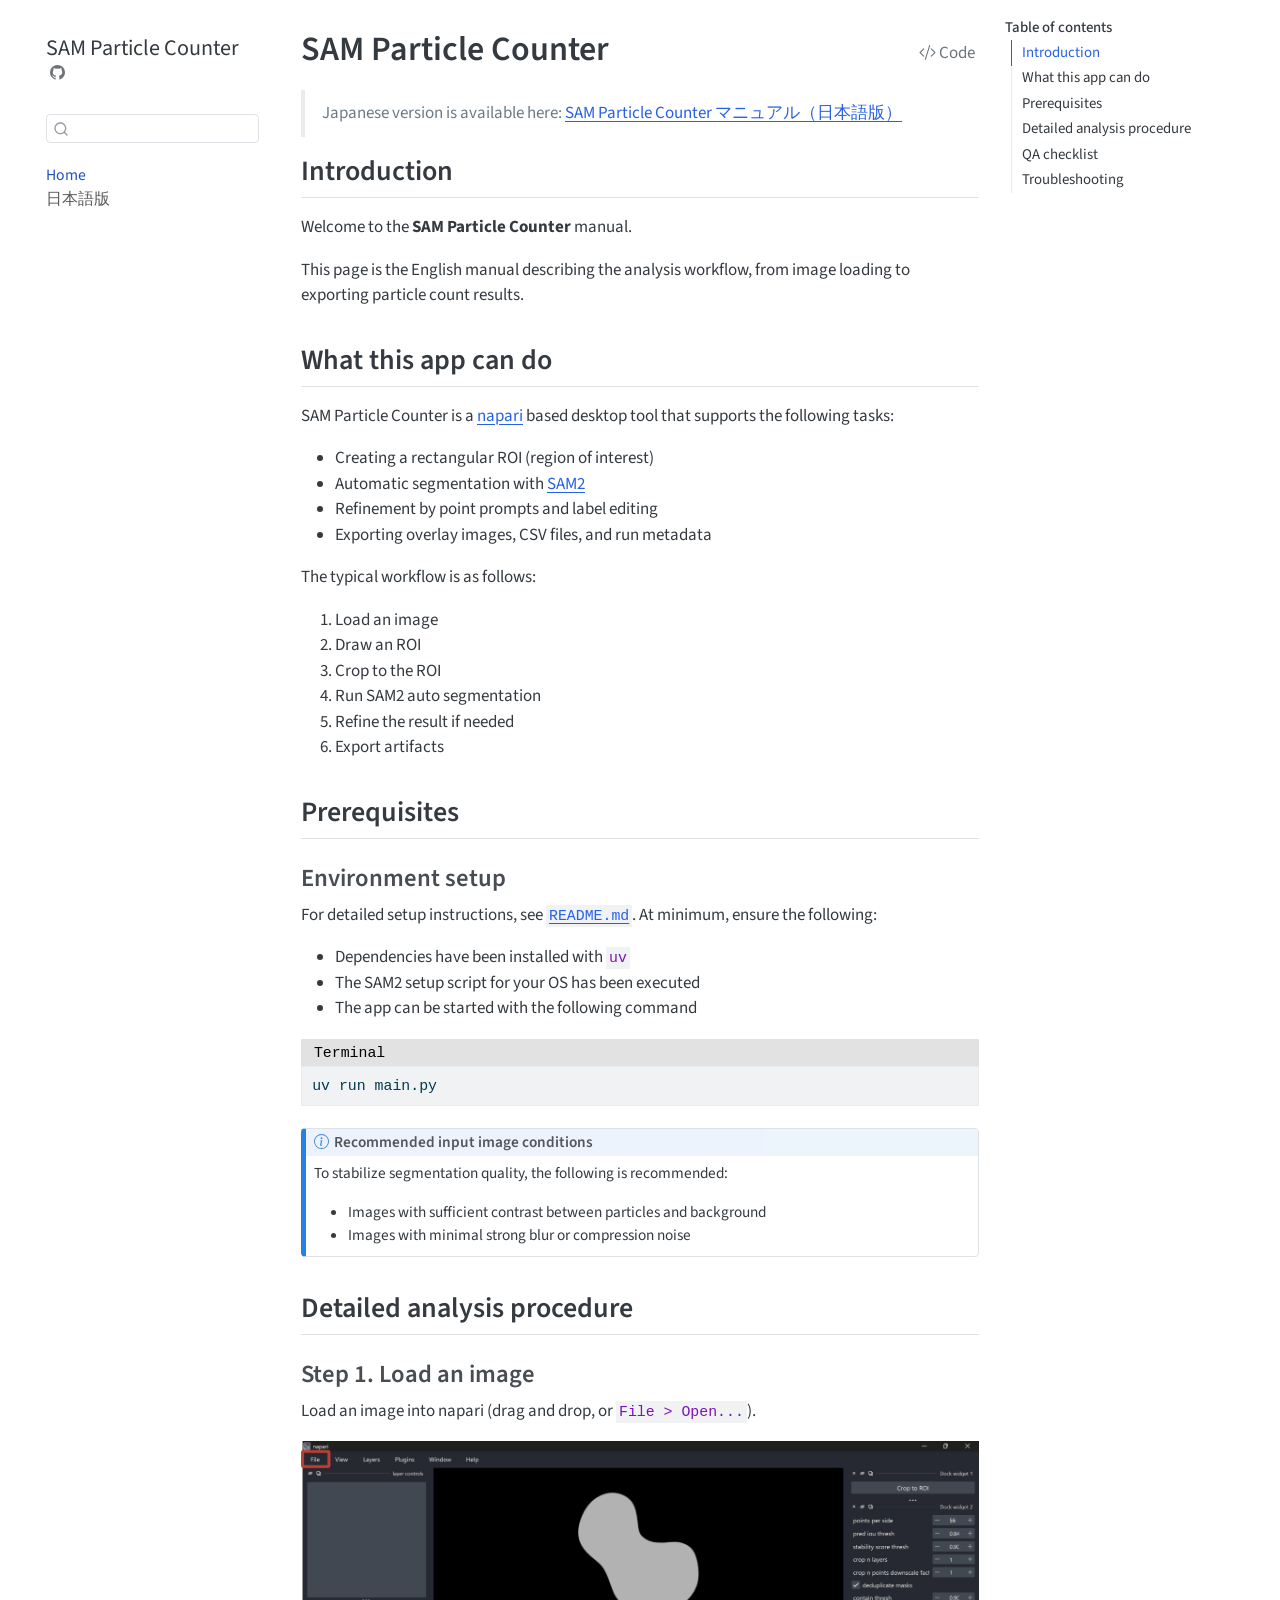
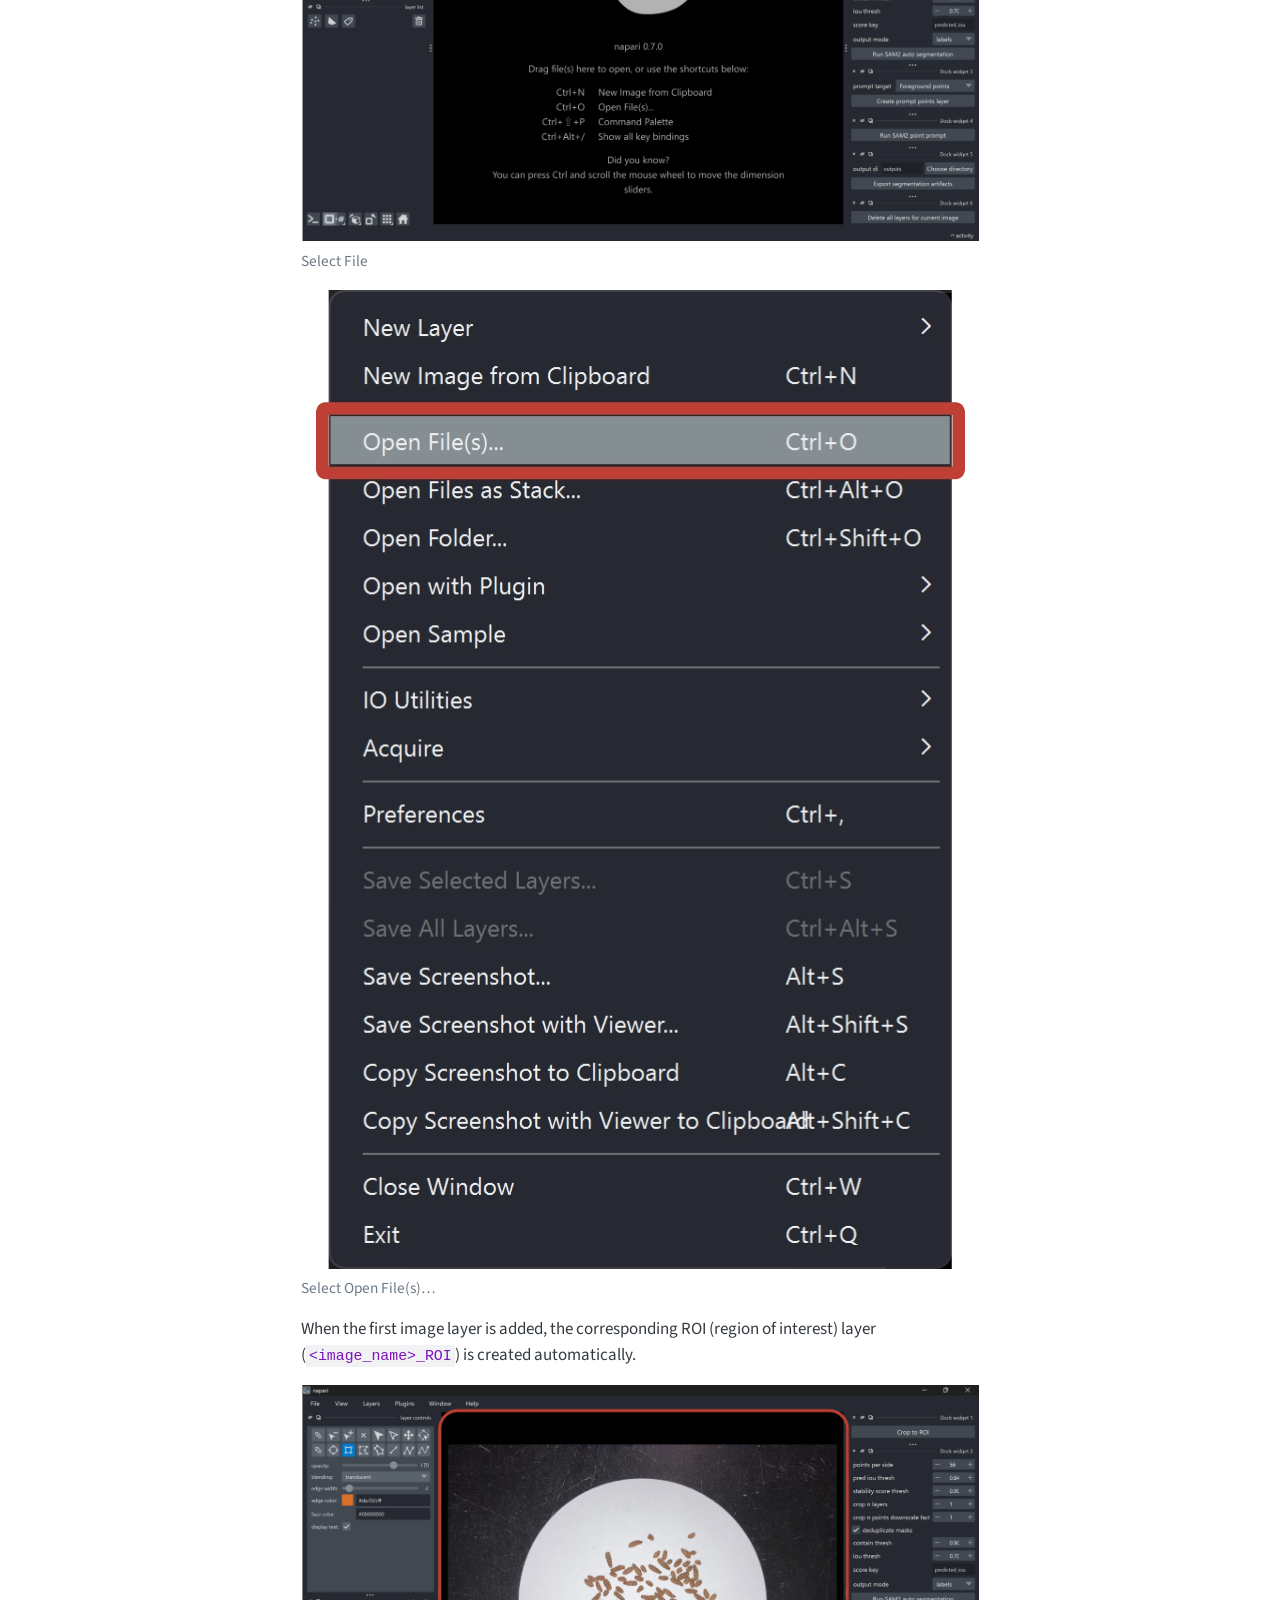
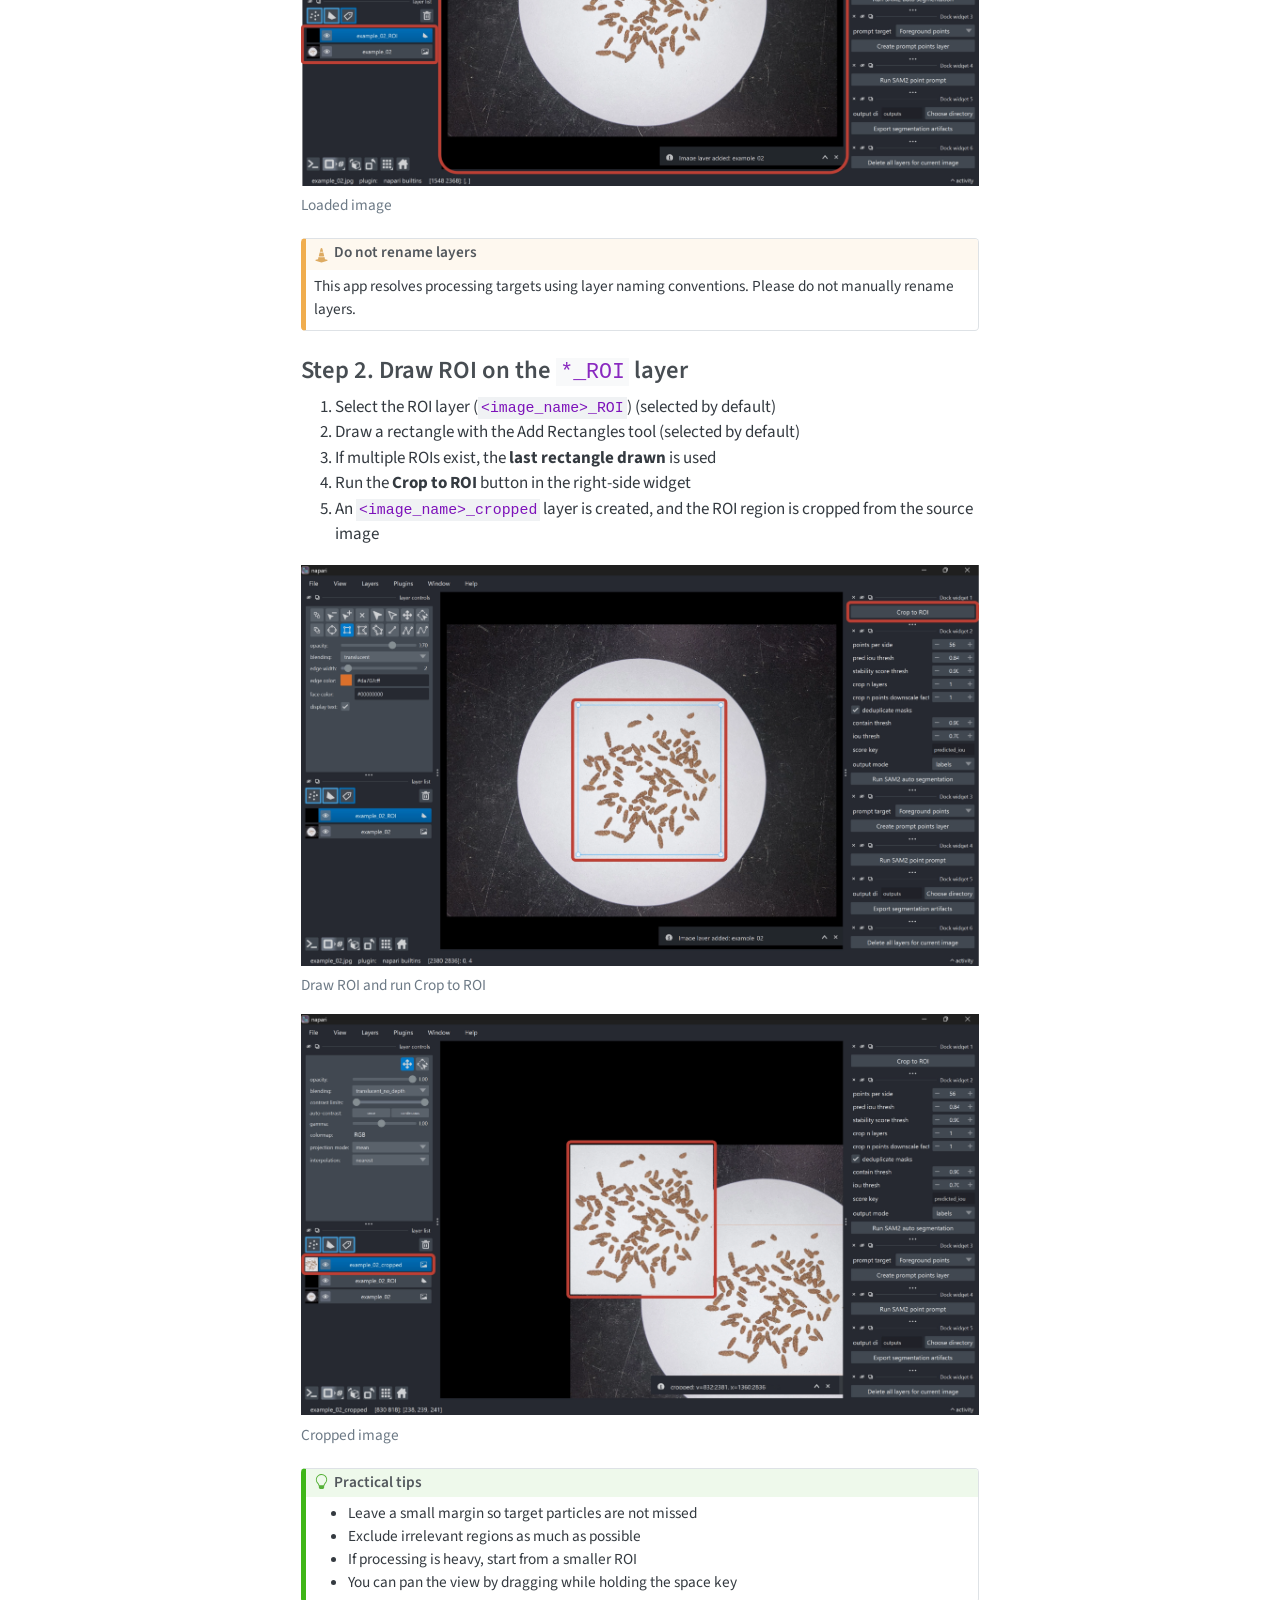
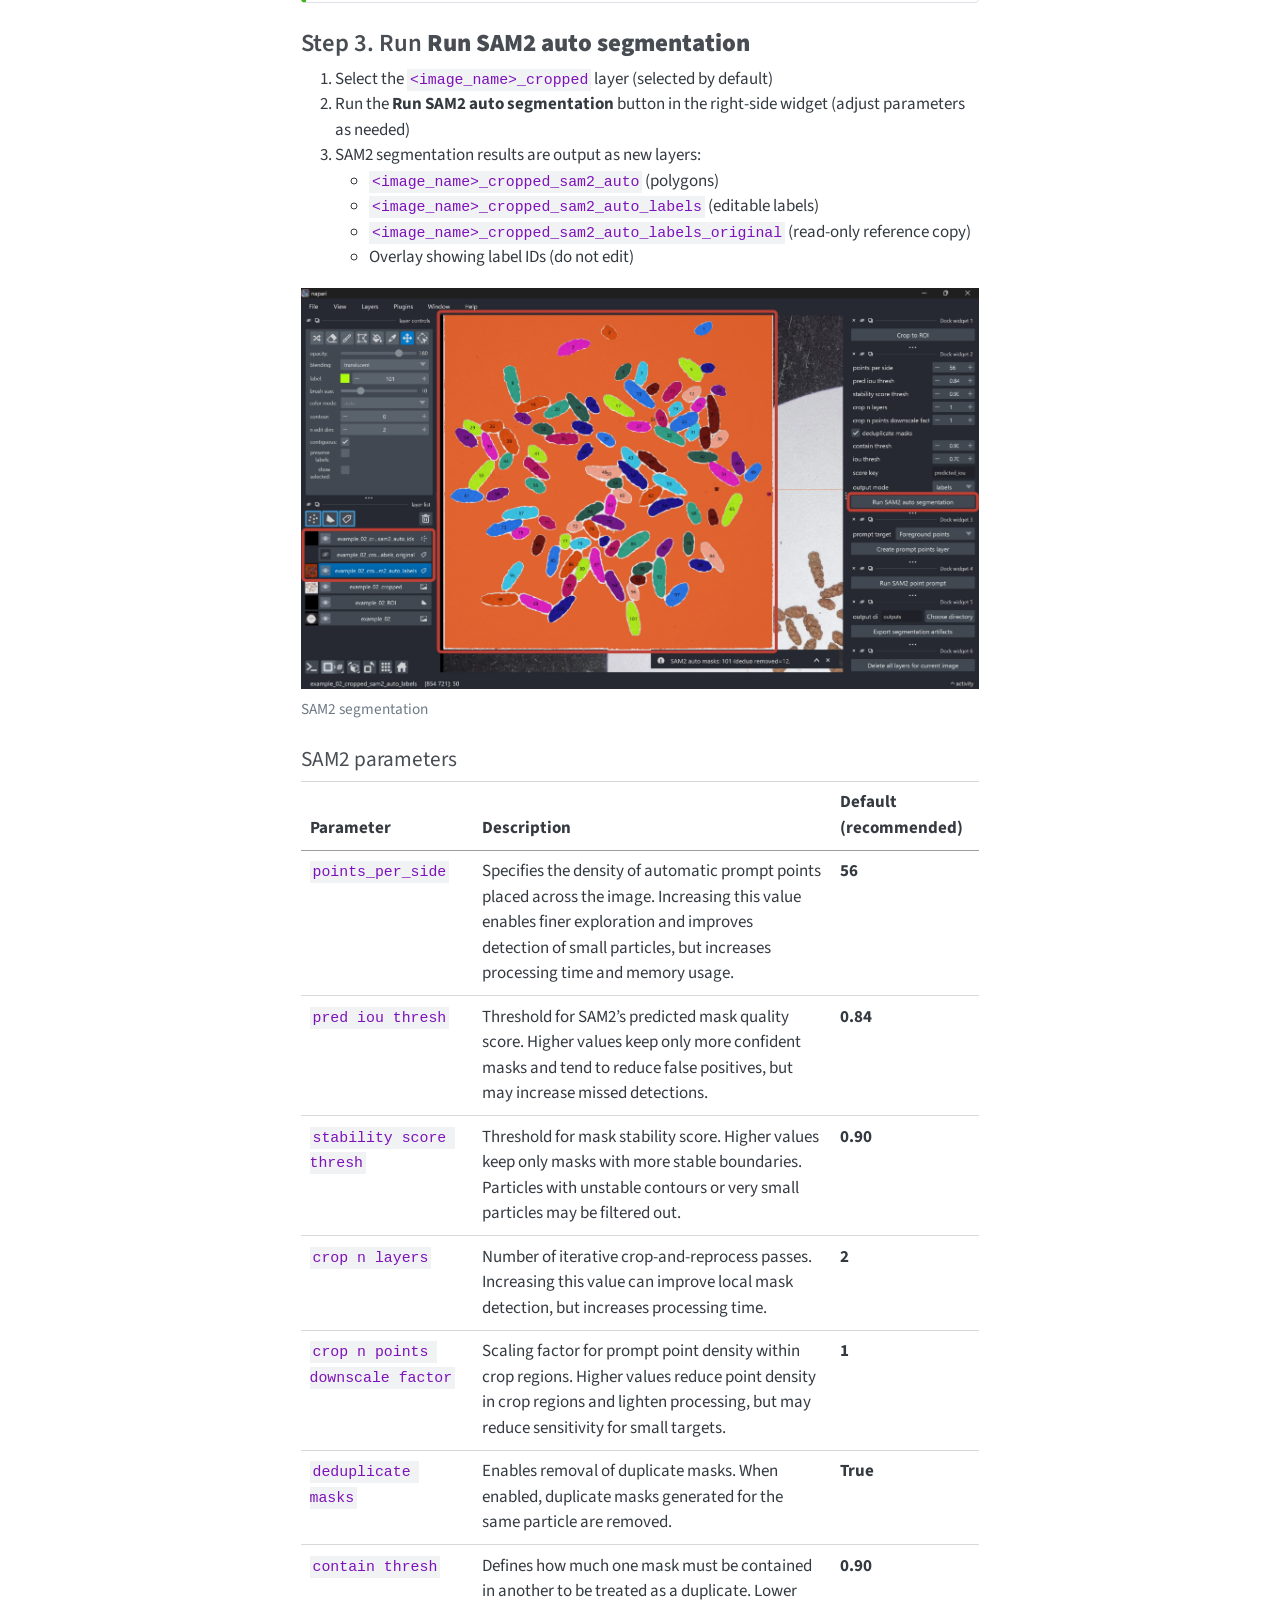
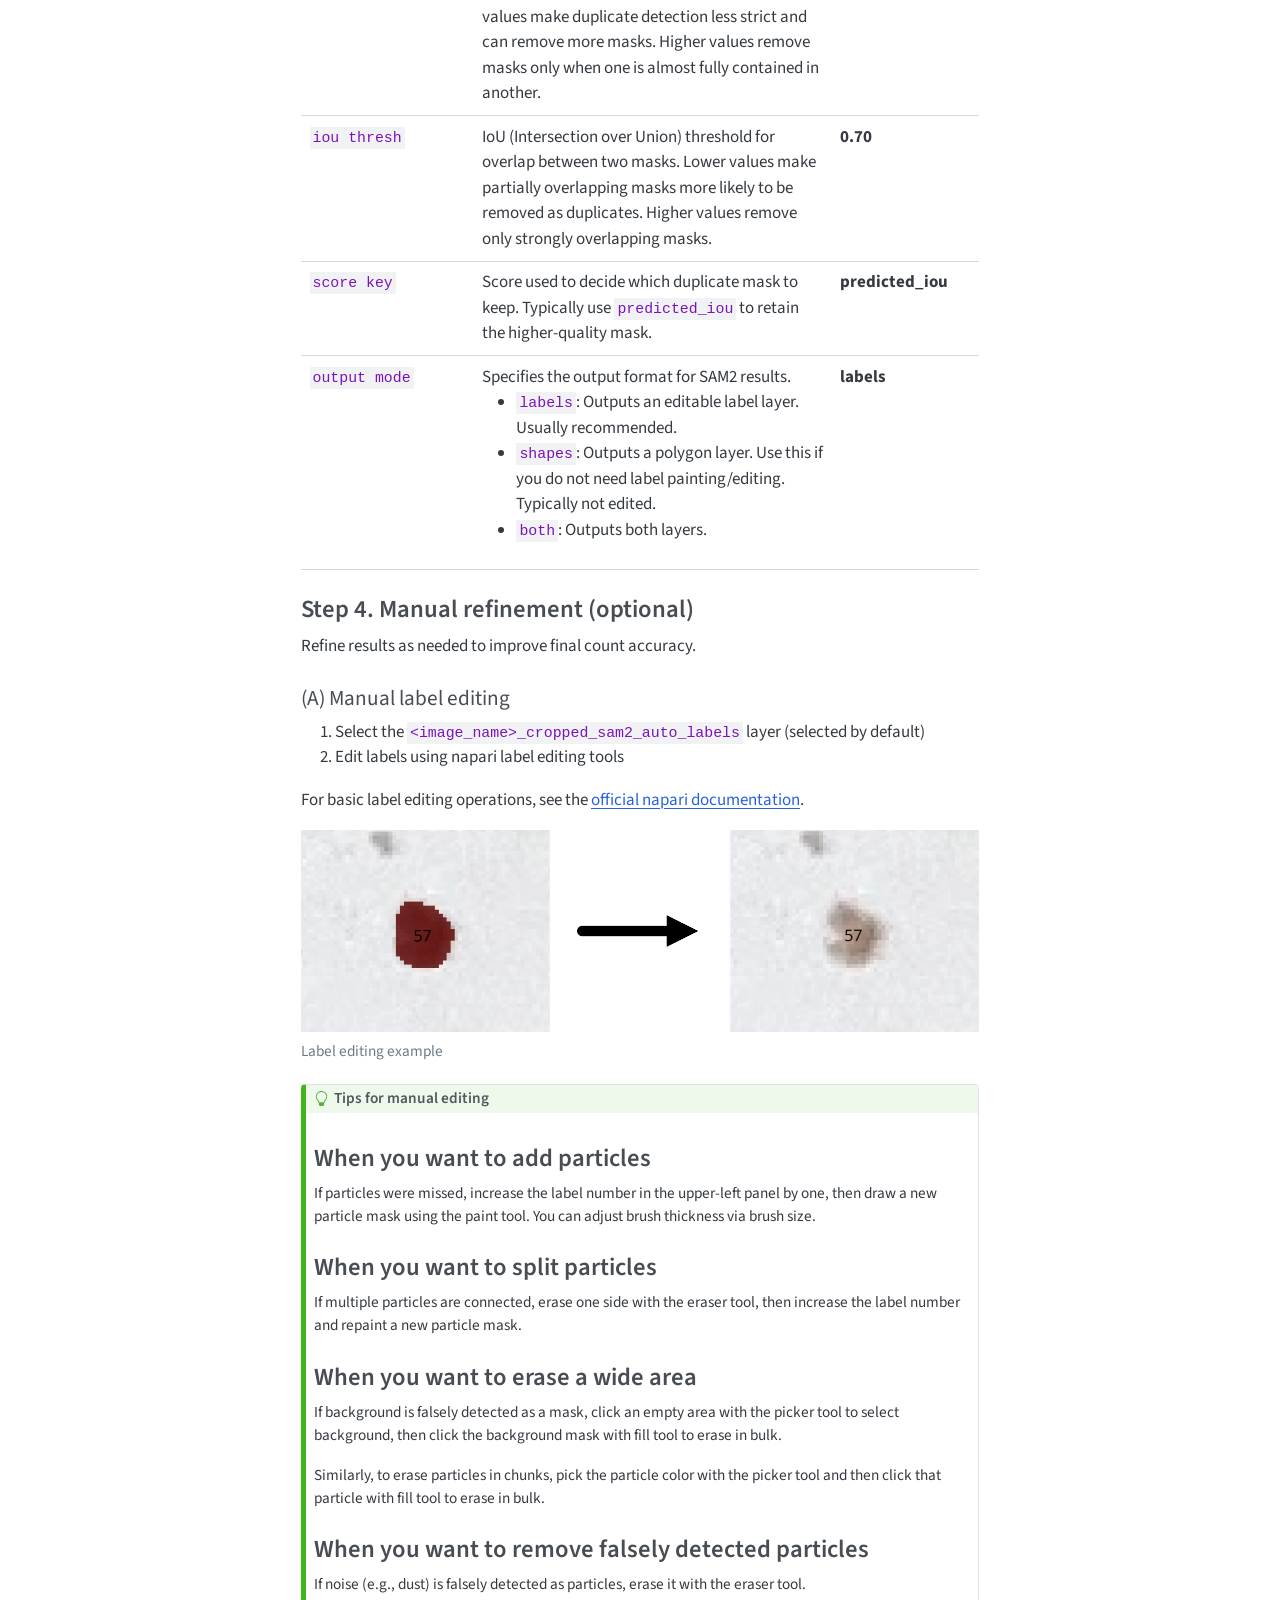
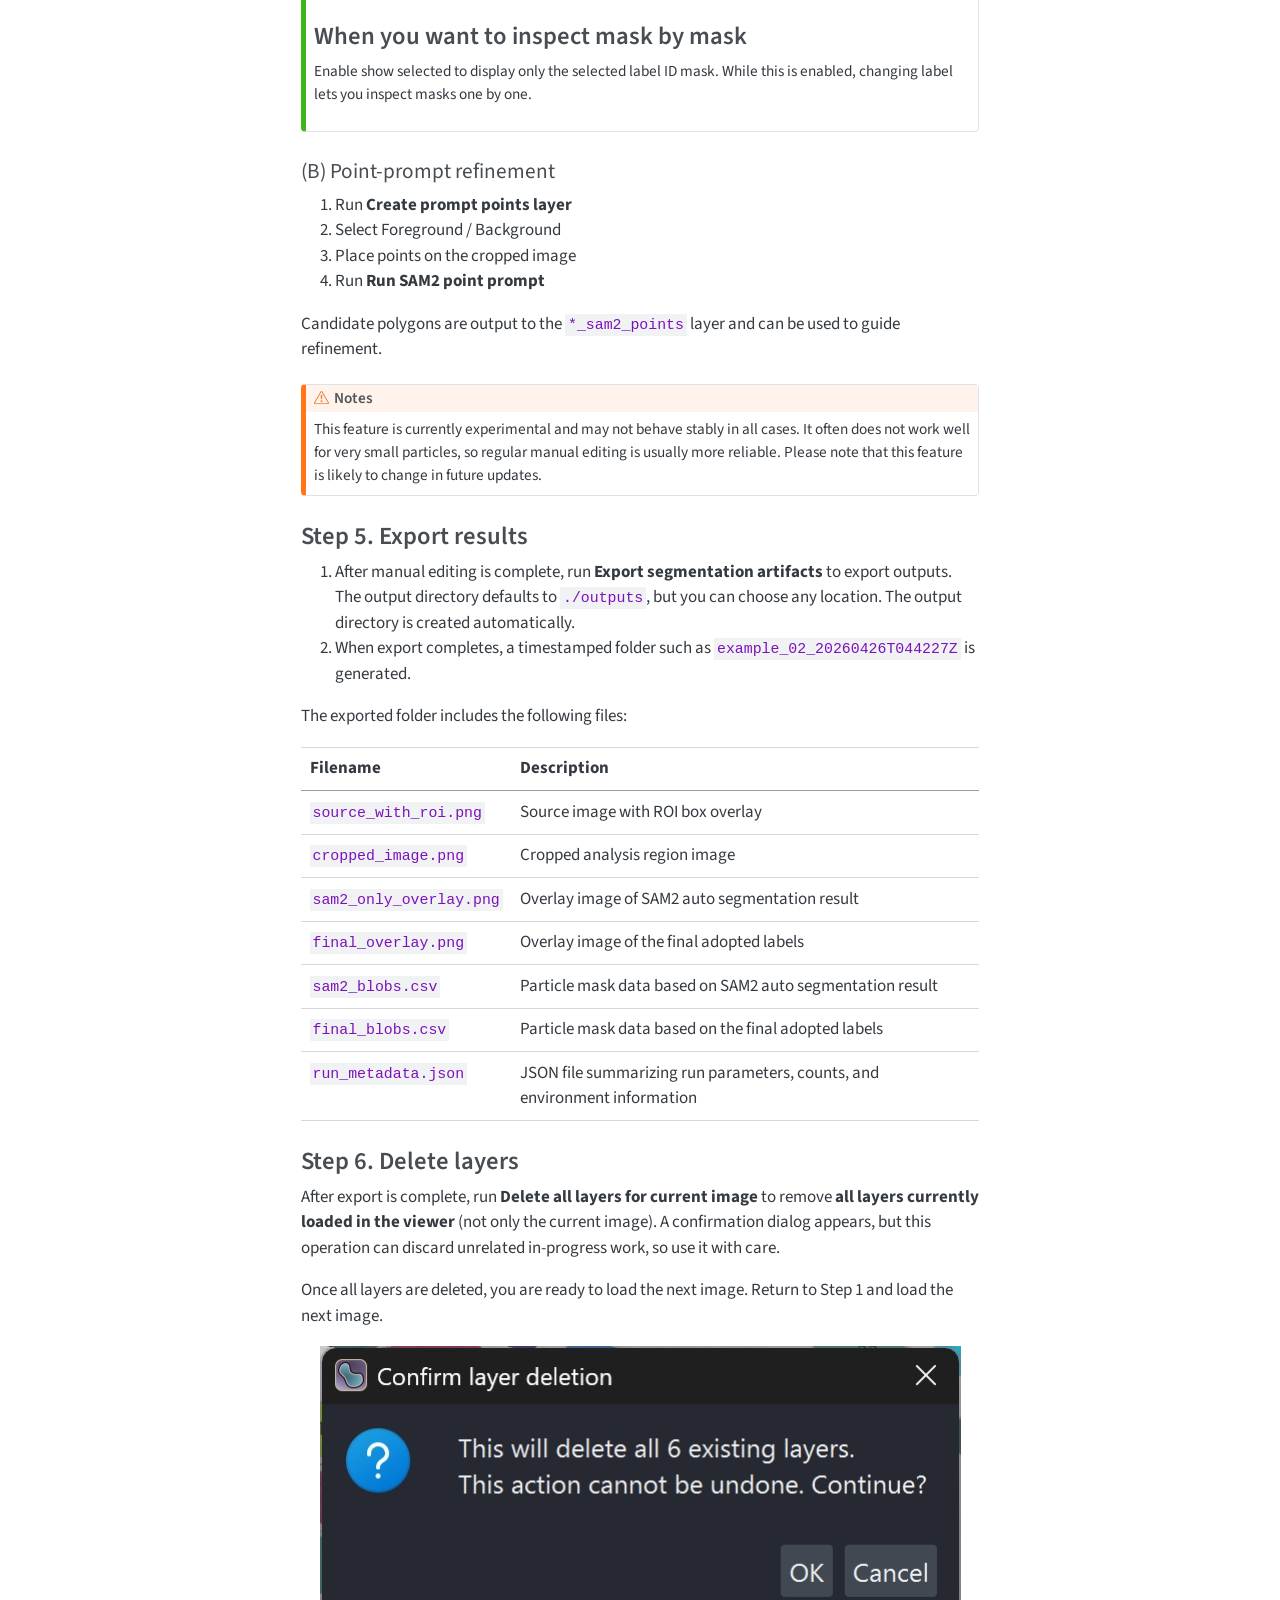
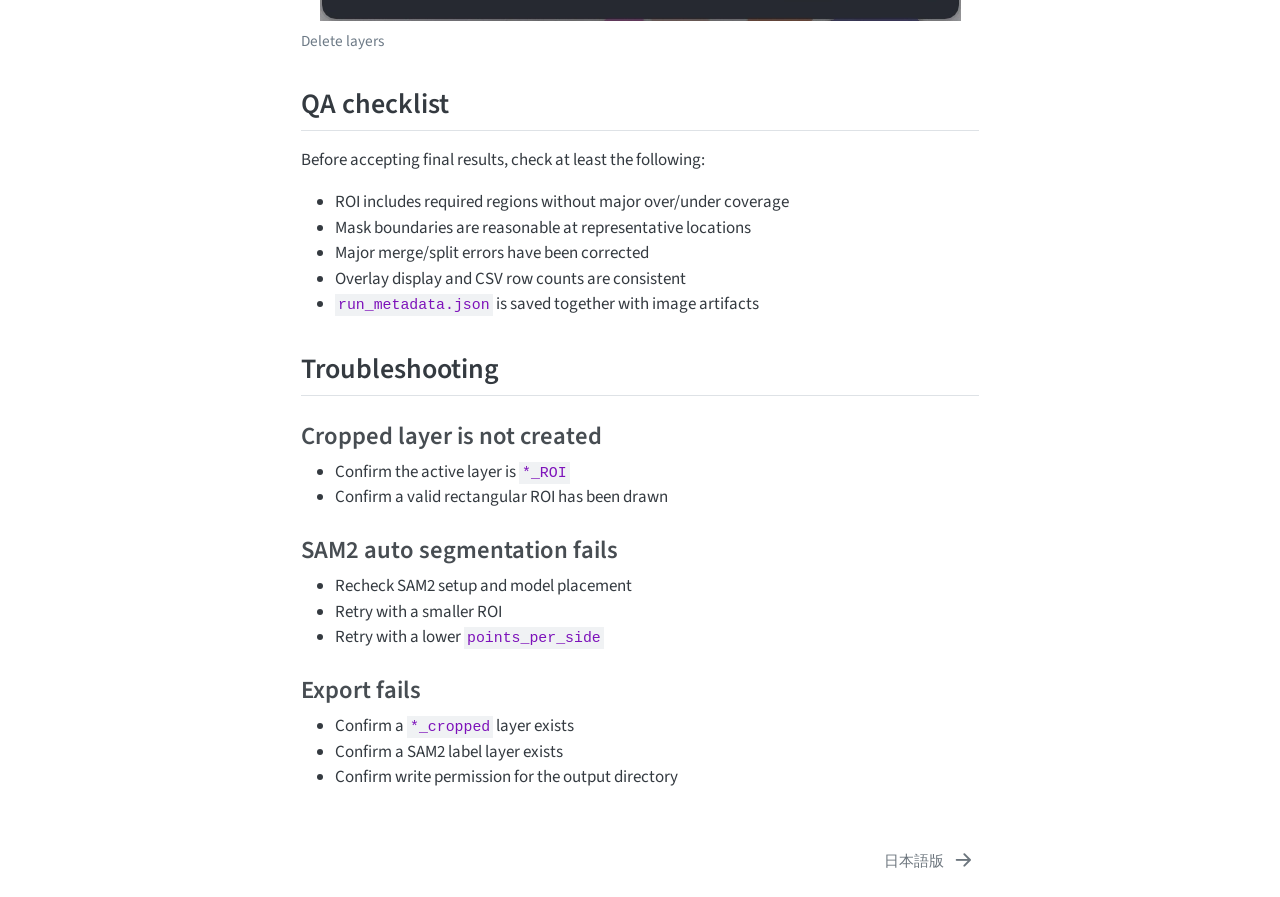
==== commit 0b1ebef1: "docs: render documents" ====
--- a/docs/index.html
+++ b/docs/index.html
@@ -167,54 +167,28 @@
     <h2 id="toc-title">Table of contents</h2>
    
   <ul>
-  <li><a href="#introduction" id="toc-introduction" class="nav-link active" data-scroll-target="#introduction">Introduction</a>
-  <ul class="collapse">
-  <li><a href="#what-this-application-does" id="toc-what-this-application-does" class="nav-link" data-scroll-target="#what-this-application-does">What this application does</a></li>
-  </ul></li>
-  <li><a href="#before-you-start" id="toc-before-you-start" class="nav-link" data-scroll-target="#before-you-start">Before You Start</a>
+  <li><a href="#introduction" id="toc-introduction" class="nav-link active" data-scroll-target="#introduction">Introduction</a></li>
+  <li><a href="#what-this-app-can-do" id="toc-what-this-app-can-do" class="nav-link" data-scroll-target="#what-this-app-can-do">What this app can do</a></li>
+  <li><a href="#prerequisites" id="toc-prerequisites" class="nav-link" data-scroll-target="#prerequisites">Prerequisites</a>
   <ul class="collapse">
   <li><a href="#environment-setup" id="toc-environment-setup" class="nav-link" data-scroll-target="#environment-setup">Environment setup</a></li>
-  <li><a href="#recommended-input-image-conditions" id="toc-recommended-input-image-conditions" class="nav-link" data-scroll-target="#recommended-input-image-conditions">Recommended input image conditions</a></li>
   </ul></li>
-  <li><a href="#detailed-analysis-procedure" id="toc-detailed-analysis-procedure" class="nav-link" data-scroll-target="#detailed-analysis-procedure">Detailed Analysis Procedure</a>
+  <li><a href="#detailed-analysis-procedure" id="toc-detailed-analysis-procedure" class="nav-link" data-scroll-target="#detailed-analysis-procedure">Detailed analysis procedure</a>
   <ul class="collapse">
-  <li><a href="#step-1.-load-an-image" id="toc-step-1.-load-an-image" class="nav-link" data-scroll-target="#step-1.-load-an-image">Step 1. Load an image</a>
-  <ul class="collapse">
-  <li><a href="#why-this-matters" id="toc-why-this-matters" class="nav-link" data-scroll-target="#why-this-matters">Why this matters</a></li>
+  <li><a href="#step-1.-load-an-image" id="toc-step-1.-load-an-image" class="nav-link" data-scroll-target="#step-1.-load-an-image">Step 1. Load an image</a></li>
+  <li><a href="#step-2.-draw-roi-on-the-_roi-layer" id="toc-step-2.-draw-roi-on-the-_roi-layer" class="nav-link" data-scroll-target="#step-2.-draw-roi-on-the-_roi-layer">Step 2. Draw ROI on the <code>*_ROI</code> layer</a></li>
+  <li><a href="#step-3.-run-run-sam2-auto-segmentation" id="toc-step-3.-run-run-sam2-auto-segmentation" class="nav-link" data-scroll-target="#step-3.-run-run-sam2-auto-segmentation">Step 3. Run <strong>Run SAM2 auto segmentation</strong></a></li>
+  <li><a href="#step-4.-manual-refinement-optional" id="toc-step-4.-manual-refinement-optional" class="nav-link" data-scroll-target="#step-4.-manual-refinement-optional">Step 4. Manual refinement (optional)</a></li>
+  <li><a href="#step-5.-export-results" id="toc-step-5.-export-results" class="nav-link" data-scroll-target="#step-5.-export-results">Step 5. Export results</a></li>
+  <li><a href="#step-6.-delete-layers" id="toc-step-6.-delete-layers" class="nav-link" data-scroll-target="#step-6.-delete-layers">Step 6. Delete layers</a></li>
   </ul></li>
-  <li><a href="#step-2.-draw-roi-on-the-_roi-layer" id="toc-step-2.-draw-roi-on-the-_roi-layer" class="nav-link" data-scroll-target="#step-2.-draw-roi-on-the-_roi-layer">Step 2. Draw ROI on the <code>*_ROI</code> layer</a>
-  <ul class="collapse">
-  <li><a href="#practical-tips" id="toc-practical-tips" class="nav-link" data-scroll-target="#practical-tips">Practical tips</a></li>
-  </ul></li>
-  <li><a href="#step-3.-run-crop-to-roi" id="toc-step-3.-run-crop-to-roi" class="nav-link" data-scroll-target="#step-3.-run-crop-to-roi">Step 3. Run <strong>Crop to ROI</strong></a>
-  <ul class="collapse">
-  <li><a href="#what-to-check" id="toc-what-to-check" class="nav-link" data-scroll-target="#what-to-check">What to check</a></li>
-  </ul></li>
-  <li><a href="#step-4.-run-sam2-auto-segmentation" id="toc-step-4.-run-sam2-auto-segmentation" class="nav-link" data-scroll-target="#step-4.-run-sam2-auto-segmentation">Step 4. Run <strong>SAM2 auto segmentation</strong></a>
-  <ul class="collapse">
-  <li><a href="#main-parameters-first-pass-recommendation" id="toc-main-parameters-first-pass-recommendation" class="nav-link" data-scroll-target="#main-parameters-first-pass-recommendation">Main parameters (first-pass recommendation)</a></li>
-  <li><a href="#output-layers" id="toc-output-layers" class="nav-link" data-scroll-target="#output-layers">Output layers</a></li>
-  <li><a href="#interpretation-notes" id="toc-interpretation-notes" class="nav-link" data-scroll-target="#interpretation-notes">Interpretation notes</a></li>
-  </ul></li>
-  <li><a href="#step-5.-optional-refinement-recommended-for-publication-quality-counts" id="toc-step-5.-optional-refinement-recommended-for-publication-quality-counts" class="nav-link" data-scroll-target="#step-5.-optional-refinement-recommended-for-publication-quality-counts">Step 5. Optional refinement (recommended for publication-quality counts)</a>
-  <ul class="collapse">
-  <li><a href="#a-point-prompt-refinement-with-sam2" id="toc-a-point-prompt-refinement-with-sam2" class="nav-link" data-scroll-target="#a-point-prompt-refinement-with-sam2">A) Point-prompt refinement with SAM2</a></li>
-  <li><a href="#b-direct-manual-label-editing" id="toc-b-direct-manual-label-editing" class="nav-link" data-scroll-target="#b-direct-manual-label-editing">B) Direct manual label editing</a></li>
-  </ul></li>
-  <li><a href="#step-6.-export-results" id="toc-step-6.-export-results" class="nav-link" data-scroll-target="#step-6.-export-results">Step 6. Export results</a>
-  <ul class="collapse">
-  <li><a href="#exported-files" id="toc-exported-files" class="nav-link" data-scroll-target="#exported-files">Exported files</a></li>
-  <li><a href="#count-definitions" id="toc-count-definitions" class="nav-link" data-scroll-target="#count-definitions">Count definitions</a></li>
-  </ul></li>
-  </ul></li>
-  <li><a href="#suggested-qa-checklist" id="toc-suggested-qa-checklist" class="nav-link" data-scroll-target="#suggested-qa-checklist">Suggested QA Checklist</a></li>
+  <li><a href="#qa-checklist" id="toc-qa-checklist" class="nav-link" data-scroll-target="#qa-checklist">QA checklist</a></li>
   <li><a href="#troubleshooting" id="toc-troubleshooting" class="nav-link" data-scroll-target="#troubleshooting">Troubleshooting</a>
   <ul class="collapse">
-  <li><a href="#no-cropped-layer-is-created" id="toc-no-cropped-layer-is-created" class="nav-link" data-scroll-target="#no-cropped-layer-is-created">No cropped layer is created</a></li>
+  <li><a href="#cropped-layer-is-not-created" id="toc-cropped-layer-is-not-created" class="nav-link" data-scroll-target="#cropped-layer-is-not-created">Cropped layer is not created</a></li>
   <li><a href="#sam2-auto-segmentation-fails" id="toc-sam2-auto-segmentation-fails" class="nav-link" data-scroll-target="#sam2-auto-segmentation-fails">SAM2 auto segmentation fails</a></li>
   <li><a href="#export-fails" id="toc-export-fails" class="nav-link" data-scroll-target="#export-fails">Export fails</a></li>
   </ul></li>
-  <li><a href="#notes-for-future-japanese-translation" id="toc-notes-for-future-japanese-translation" class="nav-link" data-scroll-target="#notes-for-future-japanese-translation">Notes for Future Japanese Translation</a></li>
   </ul>
 </nav>
     </div>
@@ -243,268 +217,404 @@
 <blockquote class="blockquote">
 <p>Japanese version is available here: <a href="./manual/index_ja.html">SAM Particle Counter マニュアル（日本語版）</a></p>
 </blockquote>
-<section id="introduction" class="level1">
-<h1>Introduction</h1>
+<section id="introduction" class="level2">
+<h2 class="anchored" data-anchor-id="introduction">Introduction</h2>
 <p>Welcome to the <strong>SAM Particle Counter</strong> manual.</p>
-<p>This document is a draft for an online manual that explains the analysis workflow in detail, from image loading to final export of particle counts and tables. It is written in English so it can be used as the source for a later Japanese version.</p>
-<section id="what-this-application-does" class="level2">
-<h2 class="anchored" data-anchor-id="what-this-application-does">What this application does</h2>
-<p>SAM Particle Counter is a napari-based desktop tool that helps you:</p>
+<p>This page is the English manual describing the analysis workflow, from image loading to exporting particle count results.</p>
+</section>
+<section id="what-this-app-can-do" class="level2">
+<h2 class="anchored" data-anchor-id="what-this-app-can-do">What this app can do</h2>
+<p>SAM Particle Counter is a <a href="https://napari.org/stable/">napari</a> based desktop tool that supports the following tasks:</p>
 <ul>
-<li>draw a rectangular region of interest (ROI),</li>
-<li>run SAM2-based automatic segmentation,</li>
-<li>optionally refine segmentation with point prompts and manual label edits,</li>
-<li>export overlays, CSV tables, and run metadata.</li>
+<li>Creating a rectangular ROI (region of interest)</li>
+<li>Automatic segmentation with <a href="https://ai.meta.com/research/sam2/">SAM2</a></li>
+<li>Refinement by point prompts and label editing</li>
+<li>Exporting overlay images, CSV files, and run metadata</li>
 </ul>
-<p>The typical usage pattern is:</p>
+<p>The typical workflow is as follows:</p>
 <ol type="1">
-<li>Load image</li>
-<li>Draw ROI</li>
-<li>Crop to ROI</li>
+<li>Load an image</li>
+<li>Draw an ROI</li>
+<li>Crop to the ROI</li>
 <li>Run SAM2 auto segmentation</li>
-<li>Review/edit labels</li>
+<li>Refine the result if needed</li>
 <li>Export artifacts</li>
 </ol>
-<hr>
-</section>
-</section>
-<section id="before-you-start" class="level1">
-<h1>Before You Start</h1>
-<section id="environment-setup" class="level2">
-<h2 class="anchored" data-anchor-id="environment-setup">Environment setup</h2>
-<p>Please complete project setup first (see the main README for full commands).</p>
-<p>At a minimum:</p>
+</section>
+<section id="prerequisites" class="level2">
+<h2 class="anchored" data-anchor-id="prerequisites">Prerequisites</h2>
+<section id="environment-setup" class="level3">
+<h3 class="anchored" data-anchor-id="environment-setup">Environment setup</h3>
+<p>For detailed setup instructions, see <a href="https://github.com/maple60/sam-particle-counter"><code>README.md</code></a>. At minimum, ensure the following:</p>
 <ul>
-<li>Python and dependencies installed via <code>uv</code></li>
-<li>SAM2 setup script executed for your OS</li>
-<li>App starts successfully with:</li>
+<li>Dependencies have been installed with <code>uv</code></li>
+<li>The SAM2 setup script for your OS has been executed</li>
+<li>The app can be started with the following command</li>
 </ul>
-<div class="code-copy-outer-scaffold"><div class="sourceCode" id="cb1"><pre class="sourceCode bash code-with-copy"><code class="sourceCode bash"><span id="cb1-1"><a href="#cb1-1" aria-hidden="true" tabindex="-1"></a><span class="ex">uv</span> run main.py</span></code></pre></div><button title="Copy to Clipboard" class="code-copy-button"><i class="bi"></i></button></div>
-</section>
-<section id="recommended-input-image-conditions" class="level2">
-<h2 class="anchored" data-anchor-id="recommended-input-image-conditions">Recommended input image conditions</h2>
-<p>For stable segmentation quality:</p>
+<div class="code-with-filename">
+<div class="code-with-filename-file">
+<pre><strong>Terminal</strong></pre>
+</div>
+<div class="code-copy-outer-scaffold"><div class="sourceCode" id="cb1" data-filename="Terminal"><pre class="sourceCode bash code-with-copy"><code class="sourceCode bash"><span id="cb1-1"><a href="#cb1-1" aria-hidden="true" tabindex="-1"></a><span class="ex">uv</span> run main.py</span></code></pre></div><button title="Copy to Clipboard" class="code-copy-button"><i class="bi"></i></button></div>
+</div>
+<div class="callout callout-style-default callout-note callout-titled">
+<div class="callout-header d-flex align-content-center">
+<div class="callout-icon-container">
+<i class="callout-icon"></i>
+</div>
+<div class="callout-title-container flex-fill">
+<span class="screen-reader-only">Note</span>Recommended input image conditions
+</div>
+</div>
+<div class="callout-body-container callout-body">
+<p>To stabilize segmentation quality, the following is recommended:</p>
 <ul>
-<li>Use images with clear contrast between particles and background.</li>
-<li>Avoid severe blur or compression artifacts when possible.</li>
-<li>If images are very large, use ROI cropping to reduce computation and memory load.</li>
+<li>Images with sufficient contrast between particles and background</li>
+<li>Images with minimal strong blur or compression noise</li>
 </ul>
-<hr>
-</section>
-</section>
-<section id="detailed-analysis-procedure" class="level1">
-<h1>Detailed Analysis Procedure</h1>
-<section id="step-1.-load-an-image" class="level2">
-<h2 class="anchored" data-anchor-id="step-1.-load-an-image">Step 1. Load an image</h2>
-<p>Open your image in napari (drag-and-drop or <code>File &gt; Open...</code>).</p>
-<p>When the first image layer is added, the app automatically creates a corresponding ROI layer named:</p>
+</div>
+</div>
+</section>
+</section>
+<section id="detailed-analysis-procedure" class="level2">
+<h2 class="anchored" data-anchor-id="detailed-analysis-procedure">Detailed analysis procedure</h2>
+<section id="step-1.-load-an-image" class="level3">
+<h3 class="anchored" data-anchor-id="step-1.-load-an-image">Step 1. Load an image</h3>
+<p>Load an image into napari (drag and drop, or <code>File &gt; Open...</code>).</p>
+<div class="quarto-figure quarto-figure-center">
+<figure class="figure">
+<p><img src="manual/assets/open_file_01.webp" class="img-fluid figure-img"></p>
+<figcaption>Select File</figcaption>
+</figure>
+</div>
+<div class="quarto-figure quarto-figure-center">
+<figure class="figure">
+<p><img src="manual/assets/open_file_02.webp" class="img-fluid figure-img"></p>
+<figcaption>Select Open File(s)…</figcaption>
+</figure>
+</div>
+<p>When the first image layer is added, the corresponding ROI (region of interest) layer (<code>&lt;image_name&gt;_ROI</code>) is created automatically.</p>
+<div class="quarto-figure quarto-figure-center">
+<figure class="figure">
+<p><img src="manual/assets/open_file_03.webp" class="img-fluid figure-img"></p>
+<figcaption>Loaded image</figcaption>
+</figure>
+</div>
+<div class="callout callout-style-default callout-caution callout-titled">
+<div class="callout-header d-flex align-content-center">
+<div class="callout-icon-container">
+<i class="callout-icon"></i>
+</div>
+<div class="callout-title-container flex-fill">
+<span class="screen-reader-only">Caution</span>Do not rename layers
+</div>
+</div>
+<div class="callout-body-container callout-body">
+<p>This app resolves processing targets using layer naming conventions. Please do not manually rename layers.</p>
+</div>
+</div>
+</section>
+<section id="step-2.-draw-roi-on-the-_roi-layer" class="level3">
+<h3 class="anchored" data-anchor-id="step-2.-draw-roi-on-the-_roi-layer">Step 2. Draw ROI on the <code>*_ROI</code> layer</h3>
+<ol type="1">
+<li>Select the ROI layer (<code>&lt;image_name&gt;_ROI</code>) (selected by default)</li>
+<li>Draw a rectangle with the Add Rectangles tool (selected by default)</li>
+<li>If multiple ROIs exist, the <strong>last rectangle drawn</strong> is used</li>
+<li>Run the <strong>Crop to ROI</strong> button in the right-side widget</li>
+<li>An <code>&lt;image_name&gt;_cropped</code> layer is created, and the ROI region is cropped from the source image</li>
+</ol>
+<div class="quarto-figure quarto-figure-center">
+<figure class="figure">
+<p><img src="manual/assets/crop_roi_01.webp" class="img-fluid figure-img"></p>
+<figcaption>Draw ROI and run Crop to ROI</figcaption>
+</figure>
+</div>
+<div class="quarto-figure quarto-figure-center">
+<figure class="figure">
+<p><img src="manual/assets/crop_roi_02.webp" class="img-fluid figure-img"></p>
+<figcaption>Cropped image</figcaption>
+</figure>
+</div>
+<div class="callout callout-style-default callout-tip callout-titled">
+<div class="callout-header d-flex align-content-center">
+<div class="callout-icon-container">
+<i class="callout-icon"></i>
+</div>
+<div class="callout-title-container flex-fill">
+<span class="screen-reader-only">Tip</span>Practical tips
+</div>
+</div>
+<div class="callout-body-container callout-body">
 <ul>
-<li><code>&lt;image_name&gt;_ROI</code></li>
+<li>Leave a small margin so target particles are not missed</li>
+<li>Exclude irrelevant regions as much as possible</li>
+<li>If processing is heavy, start from a smaller ROI</li>
+<li>You can pan the view by dragging while holding the space key</li>
 </ul>
-<section id="why-this-matters" class="level3">
-<h3 class="anchored" data-anchor-id="why-this-matters">Why this matters</h3>
-<p>All downstream operations are tied to layer names. Keeping the base image name unchanged helps the tool resolve related layers automatically.</p>
-<hr>
-</section>
-</section>
-<section id="step-2.-draw-roi-on-the-_roi-layer" class="level2">
-<h2 class="anchored" data-anchor-id="step-2.-draw-roi-on-the-_roi-layer">Step 2. Draw ROI on the <code>*_ROI</code> layer</h2>
+</div>
+</div>
+</section>
+<section id="step-3.-run-run-sam2-auto-segmentation" class="level3">
+<h3 class="anchored" data-anchor-id="step-3.-run-run-sam2-auto-segmentation">Step 3. Run <strong>Run SAM2 auto segmentation</strong></h3>
 <ol type="1">
-<li>Select the ROI layer (<code>&lt;image_name&gt;_ROI</code>).</li>
-<li>Draw a rectangle using the Shapes tool.</li>
-<li>If multiple rectangles exist, the <strong>most recently drawn ROI</strong> is used.</li>
+<li>Select the <code>&lt;image_name&gt;_cropped</code> layer (selected by default)</li>
+<li>Run the <strong>Run SAM2 auto segmentation</strong> button in the right-side widget (adjust parameters as needed)</li>
+<li>SAM2 segmentation results are output as new layers:
+<ul>
+<li><code>&lt;image_name&gt;_cropped_sam2_auto</code> (polygons)</li>
+<li><code>&lt;image_name&gt;_cropped_sam2_auto_labels</code> (editable labels)</li>
+<li><code>&lt;image_name&gt;_cropped_sam2_auto_labels_original</code> (read-only reference copy)</li>
+<li>Overlay showing label IDs (do not edit)</li>
+</ul></li>
 </ol>
-<section id="practical-tips" class="level3">
-<h3 class="anchored" data-anchor-id="practical-tips">Practical tips</h3>
+<div class="quarto-figure quarto-figure-center">
+<figure class="figure">
+<p><img src="manual/assets/sam2_segmentation.webp" class="img-fluid figure-img"></p>
+<figcaption>SAM2 segmentation</figcaption>
+</figure>
+</div>
+<section id="sam2-parameters" class="level4">
+<h4 class="anchored" data-anchor-id="sam2-parameters">SAM2 parameters</h4>
+<table class="caption-top table">
+<thead>
+<tr class="header">
+<th>Parameter</th>
+<th>Description</th>
+<th>Default (recommended)</th>
+</tr>
+</thead>
+<tbody>
+<tr class="odd">
+<td><code>points_per_side</code></td>
+<td>Specifies the density of automatic prompt points placed across the image. Increasing this value enables finer exploration and improves detection of small particles, but increases processing time and memory usage.</td>
+<td><strong>56</strong></td>
+</tr>
+<tr class="even">
+<td><code>pred iou thresh</code></td>
+<td>Threshold for SAM2’s predicted mask quality score. Higher values keep only more confident masks and tend to reduce false positives, but may increase missed detections.</td>
+<td><strong>0.84</strong></td>
+</tr>
+<tr class="odd">
+<td><code>stability score thresh</code></td>
+<td>Threshold for mask stability score. Higher values keep only masks with more stable boundaries. Particles with unstable contours or very small particles may be filtered out.</td>
+<td><strong>0.90</strong></td>
+</tr>
+<tr class="even">
+<td><code>crop n layers</code></td>
+<td>Number of iterative crop-and-reprocess passes. Increasing this value can improve local mask detection, but increases processing time.</td>
+<td><strong>2</strong></td>
+</tr>
+<tr class="odd">
+<td><code>crop n points downscale factor</code></td>
+<td>Scaling factor for prompt point density within crop regions. Higher values reduce point density in crop regions and lighten processing, but may reduce sensitivity for small targets.</td>
+<td><strong>1</strong></td>
+</tr>
+<tr class="even">
+<td><code>deduplicate masks</code></td>
+<td>Enables removal of duplicate masks. When enabled, duplicate masks generated for the same particle are removed.</td>
+<td><strong>True</strong></td>
+</tr>
+<tr class="odd">
+<td><code>contain thresh</code></td>
+<td>Defines how much one mask must be contained in another to be treated as a duplicate. Lower values make duplicate detection less strict and can remove more masks. Higher values remove masks only when one is almost fully contained in another.</td>
+<td><strong>0.90</strong></td>
+</tr>
+<tr class="even">
+<td><code>iou thresh</code></td>
+<td>IoU (Intersection over Union) threshold for overlap between two masks. Lower values make partially overlapping masks more likely to be removed as duplicates. Higher values remove only strongly overlapping masks.</td>
+<td><strong>0.70</strong></td>
+</tr>
+<tr class="odd">
+<td><code>score key</code></td>
+<td>Score used to decide which duplicate mask to keep. Typically use <code>predicted_iou</code> to retain the higher-quality mask.</td>
+<td><strong>predicted_iou</strong></td>
+</tr>
+<tr class="even">
+<td><code>output mode</code></td>
+<td>Specifies the output format for SAM2 results.
 <ul>
-<li>Include all target particles with a small safety margin.</li>
-<li>Exclude unrelated structures as much as possible.</li>
-<li>If segmentation is slow, start with a smaller ROI and expand later.</li>
-</ul>
-<hr>
-</section>
-</section>
-<section id="step-3.-run-crop-to-roi" class="level2">
-<h2 class="anchored" data-anchor-id="step-3.-run-crop-to-roi">Step 3. Run <strong>Crop to ROI</strong></h2>
-<p>Press the right-dock button:</p>
-<ul>
-<li><strong>Crop to ROI</strong></li>
-</ul>
-<p>This creates a cropped image layer:</p>
-<ul>
-<li><code>&lt;image_name&gt;_cropped</code></li>
-</ul>
-<p>and stores crop metadata internally (source image/layer names and crop coordinates).</p>
-<section id="what-to-check" class="level3">
-<h3 class="anchored" data-anchor-id="what-to-check">What to check</h3>
-<ul>
-<li>The cropped layer appears in the layer list.</li>
-<li>The cropped region visually matches your intended analysis area.</li>
-</ul>
-<p>If no valid rectangle exists, cropping will not run.</p>
-<hr>
-</section>
-</section>
-<section id="step-4.-run-sam2-auto-segmentation" class="level2">
-<h2 class="anchored" data-anchor-id="step-4.-run-sam2-auto-segmentation">Step 4. Run <strong>SAM2 auto segmentation</strong></h2>
-<p>Select <code>&lt;image_name&gt;_cropped</code>, then execute:</p>
-<ul>
-<li><strong>Run SAM2 auto segmentation</strong></li>
-</ul>
-<section id="main-parameters-first-pass-recommendation" class="level3">
-<h3 class="anchored" data-anchor-id="main-parameters-first-pass-recommendation">Main parameters (first-pass recommendation)</h3>
-<ul>
-<li><code>points_per_side</code>: start around <strong>56</strong> (higher = denser proposals, slower)</li>
-<li><code>pred_iou_thresh</code>: start around <strong>0.84</strong></li>
-<li><code>stability_score_thresh</code>: start around <strong>0.90</strong></li>
-<li><code>crop_n_layers</code>: start with <strong>1</strong></li>
-<li><code>crop_n_points_downscale_factor</code>: start with <strong>1</strong></li>
-<li><code>deduplicate_masks</code>: usually <strong>ON</strong></li>
-<li><code>contain_thresh</code>: start around <strong>0.90</strong></li>
-<li><code>iou_thresh</code>: start around <strong>0.70</strong></li>
-<li><code>output_mode</code>: usually <strong>labels</strong> (or <code>both</code> if polygon output is also needed)</li>
-</ul>
-</section>
-<section id="output-layers" class="level3">
-<h3 class="anchored" data-anchor-id="output-layers">Output layers</h3>
-<p>Depending on <code>output_mode</code>, the app creates:</p>
-<ul>
-<li><code>&lt;image_name&gt;_cropped_sam2_auto</code> (shape polygons)</li>
-<li><code>&lt;image_name&gt;_cropped_sam2_auto_labels</code> (editable labels)</li>
-<li><code>&lt;image_name&gt;_cropped_sam2_auto_labels_original</code> (non-editable reference copy)</li>
-<li>ID text overlay layer for label numbers</li>
-</ul>
-</section>
-<section id="interpretation-notes" class="level3">
-<h3 class="anchored" data-anchor-id="interpretation-notes">Interpretation notes</h3>
-<ul>
-<li>With deduplication enabled, overlapping/redundant masks are reduced.</li>
-<li>Label IDs are integer objects (<code>1..N</code>), with <code>0</code> as background.</li>
-</ul>
-<hr>
-</section>
-</section>
-<section id="step-5.-optional-refinement-recommended-for-publication-quality-counts" class="level2">
-<h2 class="anchored" data-anchor-id="step-5.-optional-refinement-recommended-for-publication-quality-counts">Step 5. Optional refinement (recommended for publication-quality counts)</h2>
-<p>You can refine the result in two ways.</p>
-<section id="a-point-prompt-refinement-with-sam2" class="level3">
-<h3 class="anchored" data-anchor-id="a-point-prompt-refinement-with-sam2">A) Point-prompt refinement with SAM2</h3>
+<li><code>labels</code>: Outputs an editable label layer. Usually recommended.</li>
+<li><code>shapes</code>: Outputs a polygon layer. Use this if you do not need label painting/editing. Typically not edited.</li>
+<li><code>both</code>: Outputs both layers.</li>
+</ul></td>
+<td><strong>labels</strong></td>
+</tr>
+</tbody>
+</table>
+</section>
+</section>
+<section id="step-4.-manual-refinement-optional" class="level3">
+<h3 class="anchored" data-anchor-id="step-4.-manual-refinement-optional">Step 4. Manual refinement (optional)</h3>
+<p>Refine results as needed to improve final count accuracy.</p>
+<section id="a-manual-label-editing" class="level4">
+<h4 class="anchored">(A) Manual label editing</h4>
 <ol type="1">
-<li>Use <strong>Create prompt points layer</strong></li>
-<li>Choose foreground/background target</li>
-<li>Add points on the cropped image</li>
+<li>Select the <code>&lt;image_name&gt;_cropped_sam2_auto_labels</code> layer (selected by default)</li>
+<li>Edit labels using napari label editing tools</li>
+</ol>
+<p>For basic label editing operations, see the <a href="https://napari.org/stable/howtos/layers/labels.html#creating-deleting-merging-and-splitting-connected-components">official napari documentation</a>.</p>
+<div class="quarto-figure quarto-figure-center">
+<figure class="figure">
+<p><img src="manual/assets/manual_refinement_01.webp" class="img-fluid figure-img"></p>
+<figcaption>Label editing example</figcaption>
+</figure>
+</div>
+<div class="callout callout-style-default callout-tip callout-titled">
+<div class="callout-header d-flex align-content-center">
+<div class="callout-icon-container">
+<i class="callout-icon"></i>
+</div>
+<div class="callout-title-container flex-fill">
+<span class="screen-reader-only">Tip</span>Tips for manual editing
+</div>
+</div>
+<div class="callout-body-container callout-body">
+<section id="when-you-want-to-add-particles" class="level3">
+<h3 class="anchored" data-anchor-id="when-you-want-to-add-particles">When you want to add particles</h3>
+<p>If particles were missed, increase the label number in the upper-left panel by one, then draw a new particle mask using the paint tool. You can adjust brush thickness via brush size.</p>
+</section>
+<section id="when-you-want-to-split-particles" class="level3">
+<h3 class="anchored" data-anchor-id="when-you-want-to-split-particles">When you want to split particles</h3>
+<p>If multiple particles are connected, erase one side with the eraser tool, then increase the label number and repaint a new particle mask.</p>
+</section>
+<section id="when-you-want-to-erase-a-wide-area" class="level3">
+<h3 class="anchored" data-anchor-id="when-you-want-to-erase-a-wide-area">When you want to erase a wide area</h3>
+<p>If background is falsely detected as a mask, click an empty area with the picker tool to select background, then click the background mask with fill tool to erase in bulk.</p>
+<p>Similarly, to erase particles in chunks, pick the particle color with the picker tool and then click that particle with fill tool to erase in bulk.</p>
+</section>
+<section id="when-you-want-to-remove-falsely-detected-particles" class="level3">
+<h3 class="anchored" data-anchor-id="when-you-want-to-remove-falsely-detected-particles">When you want to remove falsely detected particles</h3>
+<p>If noise (e.g., dust) is falsely detected as particles, erase it with the eraser tool.</p>
+</section>
+<section id="when-you-want-to-inspect-mask-by-mask" class="level3">
+<h3 class="anchored" data-anchor-id="when-you-want-to-inspect-mask-by-mask">When you want to inspect mask by mask</h3>
+<p>Enable show selected to display only the selected label ID mask. While this is enabled, changing label lets you inspect masks one by one.</p>
+</section>
+</div>
+</div>
+</section>
+<section id="b-point-prompt-refinement" class="level4">
+<h4 class="anchored" data-anchor-id="b-point-prompt-refinement">(B) Point-prompt refinement</h4>
+<ol type="1">
+<li>Run <strong>Create prompt points layer</strong></li>
+<li>Select Foreground / Background</li>
+<li>Place points on the cropped image</li>
 <li>Run <strong>Run SAM2 point prompt</strong></li>
 </ol>
-<p>This produces prompt-based polygon candidates (<code>*_sam2_points</code>) that can guide manual correction.</p>
-</section>
-<section id="b-direct-manual-label-editing" class="level3">
-<h3 class="anchored" data-anchor-id="b-direct-manual-label-editing">B) Direct manual label editing</h3>
-<p>Use napari label editing tools on:</p>
+<p>Candidate polygons are output to the <code>*_sam2_points</code> layer and can be used to guide refinement.</p>
+<div class="callout callout-style-default callout-warning callout-titled">
+<div class="callout-header d-flex align-content-center">
+<div class="callout-icon-container">
+<i class="callout-icon"></i>
+</div>
+<div class="callout-title-container flex-fill">
+<span class="screen-reader-only">Warning</span>Notes
+</div>
+</div>
+<div class="callout-body-container callout-body">
+<p>This feature is currently experimental and may not behave stably in all cases. It often does not work well for very small particles, so regular manual editing is usually more reliable. Please note that this feature is likely to change in future updates.</p>
+</div>
+</div>
+</section>
+</section>
+<section id="step-5.-export-results" class="level3">
+<h3 class="anchored" data-anchor-id="step-5.-export-results">Step 5. Export results</h3>
+<ol type="1">
+<li>After manual editing is complete, run <strong>Export segmentation artifacts</strong> to export outputs. The output directory defaults to <code>./outputs</code>, but you can choose any location. The output directory is created automatically.</li>
+<li>When export completes, a timestamped folder such as <code>example_02_20260426T044227Z</code> is generated.</li>
+</ol>
+<p>The exported folder includes the following files:</p>
+<table class="caption-top table">
+<thead>
+<tr class="header">
+<th>Filename</th>
+<th>Description</th>
+</tr>
+</thead>
+<tbody>
+<tr class="odd">
+<td><code>source_with_roi.png</code></td>
+<td>Source image with ROI box overlay</td>
+</tr>
+<tr class="even">
+<td><code>cropped_image.png</code></td>
+<td>Cropped analysis region image</td>
+</tr>
+<tr class="odd">
+<td><code>sam2_only_overlay.png</code></td>
+<td>Overlay image of SAM2 auto segmentation result</td>
+</tr>
+<tr class="even">
+<td><code>final_overlay.png</code></td>
+<td>Overlay image of the final adopted labels</td>
+</tr>
+<tr class="odd">
+<td><code>sam2_blobs.csv</code></td>
+<td>Particle mask data based on SAM2 auto segmentation result</td>
+</tr>
+<tr class="even">
+<td><code>final_blobs.csv</code></td>
+<td>Particle mask data based on the final adopted labels</td>
+</tr>
+<tr class="odd">
+<td><code>run_metadata.json</code></td>
+<td>JSON file summarizing run parameters, counts, and environment information</td>
+</tr>
+</tbody>
+</table>
+</section>
+<section id="step-6.-delete-layers" class="level3">
+<h3 class="anchored" data-anchor-id="step-6.-delete-layers">Step 6. Delete layers</h3>
+<p>After export is complete, run <strong>Delete all layers for current image</strong> to remove <strong>all layers currently loaded in the viewer</strong> (not only the current image). A confirmation dialog appears, but this operation can discard unrelated in-progress work, so use it with care.</p>
+<p>Once all layers are deleted, you are ready to load the next image. Return to Step 1 and load the next image.</p>
+<div class="quarto-figure quarto-figure-center">
+<figure class="figure">
+<p><img src="manual/assets/delete_all_layers.webp" class="img-fluid figure-img"></p>
+<figcaption>Delete layers</figcaption>
+</figure>
+</div>
+</section>
+</section>
+<section id="qa-checklist" class="level2">
+<h2 class="anchored" data-anchor-id="qa-checklist">QA checklist</h2>
+<p>Before accepting final results, check at least the following:</p>
 <ul>
-<li><code>&lt;image_name&gt;_cropped_sam2_auto_labels</code></li>
+<li>ROI includes required regions without major over/under coverage</li>
+<li>Mask boundaries are reasonable at representative locations</li>
+<li>Major merge/split errors have been corrected</li>
+<li>Overlay display and CSV row counts are consistent</li>
+<li><code>run_metadata.json</code> is saved together with image artifacts</li>
 </ul>
-<p>Typical edits:</p>
+</section>
+<section id="troubleshooting" class="level2">
+<h2 class="anchored" data-anchor-id="troubleshooting">Troubleshooting</h2>
+<section id="cropped-layer-is-not-created" class="level3">
+<h3 class="anchored" data-anchor-id="cropped-layer-is-not-created">Cropped layer is not created</h3>
 <ul>
-<li>split merged particles,</li>
-<li>remove obvious false positives,</li>
-<li>add missing particles.</li>
+<li>Confirm the active layer is <code>*_ROI</code></li>
+<li>Confirm a valid rectangular ROI has been drawn</li>
 </ul>
-<blockquote class="blockquote">
-<p>Recommendation: Keep edits minimal and traceable, and document any manual criteria in your experiment notes.</p>
-</blockquote>
-<hr>
-</section>
-</section>
-<section id="step-6.-export-results" class="level2">
-<h2 class="anchored" data-anchor-id="step-6.-export-results">Step 6. Export results</h2>
-<p>Execute:</p>
+</section>
+<section id="sam2-auto-segmentation-fails" class="level3">
+<h3 class="anchored" data-anchor-id="sam2-auto-segmentation-fails">SAM2 auto segmentation fails</h3>
 <ul>
-<li><strong>Export segmentation artifacts</strong></li>
+<li>Recheck SAM2 setup and model placement</li>
+<li>Retry with a smaller ROI</li>
+<li>Retry with a lower <code>points_per_side</code></li>
 </ul>
-<p>Choose an output directory (default: <code>./outputs</code>).</p>
-<p>A timestamped export folder is generated, such as:</p>
+</section>
+<section id="export-fails" class="level3">
+<h3 class="anchored" data-anchor-id="export-fails">Export fails</h3>
 <ul>
-<li><code>example_01_20260421T094932Z</code></li>
+<li>Confirm a <code>*_cropped</code> layer exists</li>
+<li>Confirm a SAM2 label layer exists</li>
+<li>Confirm write permission for the output directory</li>
 </ul>
-<section id="exported-files" class="level3">
-<h3 class="anchored" data-anchor-id="exported-files">Exported files</h3>
-<p>Typical files include:</p>
-<ul>
-<li><code>source_with_roi.png</code> (original image + ROI box)</li>
-<li><code>cropped_image.png</code> (cropped analysis region)</li>
-<li><code>sam2_only_overlay.png</code> (overlay from SAM2 auto result)</li>
-<li><code>final_overlay.png</code> (overlay from final selected labels)</li>
-<li><code>sam2_blobs.csv</code> (per-particle table from SAM2)</li>
-<li><code>final_blobs.csv</code> (per-particle table from final labels)</li>
-<li><code>run_metadata.json</code> (parameters, counts, environment, output list)</li>
-</ul>
-</section>
-<section id="count-definitions" class="level3">
-<h3 class="anchored" data-anchor-id="count-definitions">Count definitions</h3>
-<p>The export metadata reports:</p>
-<ul>
-<li><code>sam2_raw_count_before_dedup</code></li>
-<li><code>sam2_after_dedup_count</code></li>
-<li><code>dedup_removed_count</code></li>
-<li><code>final_count</code></li>
-<li><code>manual_delta_count_net</code></li>
-</ul>
-<p>This helps separate model output from manual adjustments.</p>
-<hr>
-</section>
-</section>
-</section>
-<section id="suggested-qa-checklist" class="level1">
-<h1>Suggested QA Checklist</h1>
-<p>Before accepting final counts:</p>
-<ul>
-<li>ROI includes all relevant particles and excludes irrelevant regions.</li>
-<li>SAM2 masks align with object boundaries at representative locations.</li>
-<li>Major merge/split errors are corrected.</li>
-<li>Final overlay and CSV rows are consistent.</li>
-<li>Run metadata is archived together with exported images.</li>
-</ul>
-<hr>
-</section>
-<section id="troubleshooting" class="level1">
-<h1>Troubleshooting</h1>
-<section id="no-cropped-layer-is-created" class="level2">
-<h2 class="anchored" data-anchor-id="no-cropped-layer-is-created">No cropped layer is created</h2>
-<ul>
-<li>Confirm the active layer is <code>*_ROI</code>.</li>
-<li>Confirm at least one valid rectangle exists.</li>
-</ul>
-</section>
-<section id="sam2-auto-segmentation-fails" class="level2">
-<h2 class="anchored" data-anchor-id="sam2-auto-segmentation-fails">SAM2 auto segmentation fails</h2>
-<ul>
-<li>Re-check SAM2 setup scripts and model files.</li>
-<li>Try a smaller ROI.</li>
-<li>Reduce proposal density (<code>points_per_side</code>).</li>
-</ul>
-</section>
-<section id="export-fails" class="level2">
-<h2 class="anchored" data-anchor-id="export-fails">Export fails</h2>
-<ul>
-<li>Ensure a cropped layer exists.</li>
-<li>Ensure SAM2 label layer exists.</li>
-<li>Check write permission for the output directory.</li>
-</ul>
-<hr>
-</section>
-</section>
-<section id="notes-for-future-japanese-translation" class="level1">
-<h1>Notes for Future Japanese Translation</h1>
-<p>When creating the Japanese edition, consider keeping:</p>
-<ul>
-<li>button names in English (exact UI labels),</li>
-<li>terminology mappings in a glossary (ROI, mask, label, deduplication),</li>
-<li>one-to-one heading structure with this English version for maintainability.</li>
-</ul>
 
 
 <!-- -->
 
+</section>
 </section>
 
 </main> <!-- /main -->
@@ -974,250 +1084,303 @@
 <span id="cb2-4"><a href="#cb2-4" aria-hidden="true" tabindex="-1"></a></span>
 <span id="cb2-5"><a href="#cb2-5" aria-hidden="true" tabindex="-1"></a><span class="at">&gt; Japanese version is available here: </span><span class="co">[</span><span class="ot">SAM Particle Counter マニュアル（日本語版）</span><span class="co">](manual/index_ja.qmd)</span></span>
 <span id="cb2-6"><a href="#cb2-6" aria-hidden="true" tabindex="-1"></a></span>
-<span id="cb2-7"><a href="#cb2-7" aria-hidden="true" tabindex="-1"></a><span class="fu"># Introduction</span></span>
+<span id="cb2-7"><a href="#cb2-7" aria-hidden="true" tabindex="-1"></a><span class="fu">## Introduction</span></span>
 <span id="cb2-8"><a href="#cb2-8" aria-hidden="true" tabindex="-1"></a></span>
 <span id="cb2-9"><a href="#cb2-9" aria-hidden="true" tabindex="-1"></a>Welcome to the **SAM Particle Counter** manual.</span>
 <span id="cb2-10"><a href="#cb2-10" aria-hidden="true" tabindex="-1"></a></span>
-<span id="cb2-11"><a href="#cb2-11" aria-hidden="true" tabindex="-1"></a>This document is a draft for an online manual that explains the analysis workflow in detail, from image loading to final export of particle counts and tables. It is written in English so it can be used as the source for a later Japanese version.</span>
+<span id="cb2-11"><a href="#cb2-11" aria-hidden="true" tabindex="-1"></a>This page is the English manual describing the analysis workflow, from image loading to exporting particle count results.</span>
 <span id="cb2-12"><a href="#cb2-12" aria-hidden="true" tabindex="-1"></a></span>
-<span id="cb2-13"><a href="#cb2-13" aria-hidden="true" tabindex="-1"></a><span class="fu">## What this application does</span></span>
+<span id="cb2-13"><a href="#cb2-13" aria-hidden="true" tabindex="-1"></a><span class="fu">## What this app can do</span></span>
 <span id="cb2-14"><a href="#cb2-14" aria-hidden="true" tabindex="-1"></a></span>
-<span id="cb2-15"><a href="#cb2-15" aria-hidden="true" tabindex="-1"></a>SAM Particle Counter is a napari-based desktop tool that helps you:</span>
+<span id="cb2-15"><a href="#cb2-15" aria-hidden="true" tabindex="-1"></a>SAM Particle Counter is a <span class="co">[</span><span class="ot">napari</span><span class="co">](https://napari.org/stable/)</span> based desktop tool that supports the following tasks:</span>
 <span id="cb2-16"><a href="#cb2-16" aria-hidden="true" tabindex="-1"></a></span>
-<span id="cb2-17"><a href="#cb2-17" aria-hidden="true" tabindex="-1"></a><span class="ss">- </span>draw a rectangular region of interest (ROI),</span>
-<span id="cb2-18"><a href="#cb2-18" aria-hidden="true" tabindex="-1"></a><span class="ss">- </span>run SAM2-based automatic segmentation,</span>
-<span id="cb2-19"><a href="#cb2-19" aria-hidden="true" tabindex="-1"></a><span class="ss">- </span>optionally refine segmentation with point prompts and manual label edits,</span>
-<span id="cb2-20"><a href="#cb2-20" aria-hidden="true" tabindex="-1"></a><span class="ss">- </span>export overlays, CSV tables, and run metadata.</span>
+<span id="cb2-17"><a href="#cb2-17" aria-hidden="true" tabindex="-1"></a><span class="ss">- </span>Creating a rectangular ROI (region of interest)</span>
+<span id="cb2-18"><a href="#cb2-18" aria-hidden="true" tabindex="-1"></a><span class="ss">- </span>Automatic segmentation with <span class="co">[</span><span class="ot">SAM2</span><span class="co">](https://ai.meta.com/research/sam2/)</span></span>
+<span id="cb2-19"><a href="#cb2-19" aria-hidden="true" tabindex="-1"></a><span class="ss">- </span>Refinement by point prompts and label editing</span>
+<span id="cb2-20"><a href="#cb2-20" aria-hidden="true" tabindex="-1"></a><span class="ss">- </span>Exporting overlay images, CSV files, and run metadata</span>
 <span id="cb2-21"><a href="#cb2-21" aria-hidden="true" tabindex="-1"></a></span>
-<span id="cb2-22"><a href="#cb2-22" aria-hidden="true" tabindex="-1"></a>The typical usage pattern is:</span>
+<span id="cb2-22"><a href="#cb2-22" aria-hidden="true" tabindex="-1"></a>The typical workflow is as follows:</span>
 <span id="cb2-23"><a href="#cb2-23" aria-hidden="true" tabindex="-1"></a></span>
-<span id="cb2-24"><a href="#cb2-24" aria-hidden="true" tabindex="-1"></a><span class="ss">1. </span>Load image</span>
-<span id="cb2-25"><a href="#cb2-25" aria-hidden="true" tabindex="-1"></a><span class="ss">2. </span>Draw ROI</span>
-<span id="cb2-26"><a href="#cb2-26" aria-hidden="true" tabindex="-1"></a><span class="ss">3. </span>Crop to ROI</span>
+<span id="cb2-24"><a href="#cb2-24" aria-hidden="true" tabindex="-1"></a><span class="ss">1. </span>Load an image</span>
+<span id="cb2-25"><a href="#cb2-25" aria-hidden="true" tabindex="-1"></a><span class="ss">2. </span>Draw an ROI</span>
+<span id="cb2-26"><a href="#cb2-26" aria-hidden="true" tabindex="-1"></a><span class="ss">3. </span>Crop to the ROI</span>
 <span id="cb2-27"><a href="#cb2-27" aria-hidden="true" tabindex="-1"></a><span class="ss">4. </span>Run SAM2 auto segmentation</span>
-<span id="cb2-28"><a href="#cb2-28" aria-hidden="true" tabindex="-1"></a><span class="ss">5. </span>Review/edit labels</span>
+<span id="cb2-28"><a href="#cb2-28" aria-hidden="true" tabindex="-1"></a><span class="ss">5. </span>Refine the result if needed</span>
 <span id="cb2-29"><a href="#cb2-29" aria-hidden="true" tabindex="-1"></a><span class="ss">6. </span>Export artifacts</span>
 <span id="cb2-30"><a href="#cb2-30" aria-hidden="true" tabindex="-1"></a></span>
-<span id="cb2-31"><a href="#cb2-31" aria-hidden="true" tabindex="-1"></a>---</span>
+<span id="cb2-31"><a href="#cb2-31" aria-hidden="true" tabindex="-1"></a><span class="fu">## Prerequisites</span></span>
 <span id="cb2-32"><a href="#cb2-32" aria-hidden="true" tabindex="-1"></a></span>
-<span id="cb2-33"><a href="#cb2-33" aria-hidden="true" tabindex="-1"></a><span class="fu"># Before You Start</span></span>
+<span id="cb2-33"><a href="#cb2-33" aria-hidden="true" tabindex="-1"></a><span class="fu">### Environment setup</span></span>
 <span id="cb2-34"><a href="#cb2-34" aria-hidden="true" tabindex="-1"></a></span>
-<span id="cb2-35"><a href="#cb2-35" aria-hidden="true" tabindex="-1"></a><span class="fu">## Environment setup</span></span>
-<span id="cb2-36"><a href="#cb2-36" aria-hidden="true" tabindex="-1"></a></span>
-<span id="cb2-37"><a href="#cb2-37" aria-hidden="true" tabindex="-1"></a>Please complete project setup first (see the main README for full commands).</span>
-<span id="cb2-38"><a href="#cb2-38" aria-hidden="true" tabindex="-1"></a></span>
-<span id="cb2-39"><a href="#cb2-39" aria-hidden="true" tabindex="-1"></a>At a minimum:</span>
-<span id="cb2-40"><a href="#cb2-40" aria-hidden="true" tabindex="-1"></a></span>
-<span id="cb2-41"><a href="#cb2-41" aria-hidden="true" tabindex="-1"></a><span class="ss">- </span>Python and dependencies installed via <span class="in">`uv`</span></span>
-<span id="cb2-42"><a href="#cb2-42" aria-hidden="true" tabindex="-1"></a><span class="ss">- </span>SAM2 setup script executed for your OS</span>
-<span id="cb2-43"><a href="#cb2-43" aria-hidden="true" tabindex="-1"></a><span class="ss">- </span>App starts successfully with:</span>
-<span id="cb2-44"><a href="#cb2-44" aria-hidden="true" tabindex="-1"></a></span>
-<span id="cb2-45"><a href="#cb2-45" aria-hidden="true" tabindex="-1"></a><span class="in">```bash</span></span>
-<span id="cb2-46"><a href="#cb2-46" aria-hidden="true" tabindex="-1"></a><span class="ex">uv</span> run main.py</span>
-<span id="cb2-47"><a href="#cb2-47" aria-hidden="true" tabindex="-1"></a><span class="in">```</span></span>
+<span id="cb2-35"><a href="#cb2-35" aria-hidden="true" tabindex="-1"></a>For detailed setup instructions, see <span class="co">[</span><span class="ot">`README.md`</span><span class="co">](https://github.com/maple60/sam-particle-counter)</span>.</span>
+<span id="cb2-36"><a href="#cb2-36" aria-hidden="true" tabindex="-1"></a>At minimum, ensure the following:</span>
+<span id="cb2-37"><a href="#cb2-37" aria-hidden="true" tabindex="-1"></a></span>
+<span id="cb2-38"><a href="#cb2-38" aria-hidden="true" tabindex="-1"></a><span class="ss">- </span>Dependencies have been installed with <span class="in">`uv`</span></span>
+<span id="cb2-39"><a href="#cb2-39" aria-hidden="true" tabindex="-1"></a><span class="ss">- </span>The SAM2 setup script for your OS has been executed</span>
+<span id="cb2-40"><a href="#cb2-40" aria-hidden="true" tabindex="-1"></a><span class="ss">- </span>The app can be started with the following command</span>
+<span id="cb2-41"><a href="#cb2-41" aria-hidden="true" tabindex="-1"></a></span>
+<span id="cb2-42"><a href="#cb2-42" aria-hidden="true" tabindex="-1"></a><span class="in">```{.bash filename="Terminal"}</span></span>
+<span id="cb2-43"><a href="#cb2-43" aria-hidden="true" tabindex="-1"></a><span class="ex">uv</span> run main.py</span>
+<span id="cb2-44"><a href="#cb2-44" aria-hidden="true" tabindex="-1"></a><span class="in">```</span></span>
+<span id="cb2-45"><a href="#cb2-45" aria-hidden="true" tabindex="-1"></a></span>
+<span id="cb2-46"><a href="#cb2-46" aria-hidden="true" tabindex="-1"></a>::: {.callout-note}</span>
+<span id="cb2-47"><a href="#cb2-47" aria-hidden="true" tabindex="-1"></a><span class="fu">## Recommended input image conditions</span></span>
 <span id="cb2-48"><a href="#cb2-48" aria-hidden="true" tabindex="-1"></a></span>
-<span id="cb2-49"><a href="#cb2-49" aria-hidden="true" tabindex="-1"></a><span class="fu">## Recommended input image conditions</span></span>
+<span id="cb2-49"><a href="#cb2-49" aria-hidden="true" tabindex="-1"></a>To stabilize segmentation quality, the following is recommended:</span>
 <span id="cb2-50"><a href="#cb2-50" aria-hidden="true" tabindex="-1"></a></span>
-<span id="cb2-51"><a href="#cb2-51" aria-hidden="true" tabindex="-1"></a>For stable segmentation quality:</span>
-<span id="cb2-52"><a href="#cb2-52" aria-hidden="true" tabindex="-1"></a></span>
-<span id="cb2-53"><a href="#cb2-53" aria-hidden="true" tabindex="-1"></a><span class="ss">- </span>Use images with clear contrast between particles and background.</span>
-<span id="cb2-54"><a href="#cb2-54" aria-hidden="true" tabindex="-1"></a><span class="ss">- </span>Avoid severe blur or compression artifacts when possible.</span>
-<span id="cb2-55"><a href="#cb2-55" aria-hidden="true" tabindex="-1"></a><span class="ss">- </span>If images are very large, use ROI cropping to reduce computation and memory load.</span>
+<span id="cb2-51"><a href="#cb2-51" aria-hidden="true" tabindex="-1"></a><span class="ss">- </span>Images with sufficient contrast between particles and background</span>
+<span id="cb2-52"><a href="#cb2-52" aria-hidden="true" tabindex="-1"></a><span class="ss">- </span>Images with minimal strong blur or compression noise</span>
+<span id="cb2-53"><a href="#cb2-53" aria-hidden="true" tabindex="-1"></a>:::</span>
+<span id="cb2-54"><a href="#cb2-54" aria-hidden="true" tabindex="-1"></a></span>
+<span id="cb2-55"><a href="#cb2-55" aria-hidden="true" tabindex="-1"></a><span class="fu">## Detailed analysis procedure</span></span>
 <span id="cb2-56"><a href="#cb2-56" aria-hidden="true" tabindex="-1"></a></span>
-<span id="cb2-57"><a href="#cb2-57" aria-hidden="true" tabindex="-1"></a>---</span>
+<span id="cb2-57"><a href="#cb2-57" aria-hidden="true" tabindex="-1"></a><span class="fu">### Step 1. Load an image</span></span>
 <span id="cb2-58"><a href="#cb2-58" aria-hidden="true" tabindex="-1"></a></span>
-<span id="cb2-59"><a href="#cb2-59" aria-hidden="true" tabindex="-1"></a><span class="fu"># Detailed Analysis Procedure</span></span>
+<span id="cb2-59"><a href="#cb2-59" aria-hidden="true" tabindex="-1"></a>Load an image into napari (drag and drop, or <span class="in">`File &gt; Open...`</span>).</span>
 <span id="cb2-60"><a href="#cb2-60" aria-hidden="true" tabindex="-1"></a></span>
-<span id="cb2-61"><a href="#cb2-61" aria-hidden="true" tabindex="-1"></a><span class="fu">## Step 1. Load an image</span></span>
+<span id="cb2-61"><a href="#cb2-61" aria-hidden="true" tabindex="-1"></a><span class="al">![Select File](manual/assets/open_file_01.webp)</span></span>
 <span id="cb2-62"><a href="#cb2-62" aria-hidden="true" tabindex="-1"></a></span>
-<span id="cb2-63"><a href="#cb2-63" aria-hidden="true" tabindex="-1"></a>Open your image in napari (drag-and-drop or <span class="in">`File &gt; Open...`</span>).</span>
+<span id="cb2-63"><a href="#cb2-63" aria-hidden="true" tabindex="-1"></a><span class="al">![Select Open File(s)...](manual/assets/open_file_02.webp)</span></span>
 <span id="cb2-64"><a href="#cb2-64" aria-hidden="true" tabindex="-1"></a></span>
-<span id="cb2-65"><a href="#cb2-65" aria-hidden="true" tabindex="-1"></a>When the first image layer is added, the app automatically creates a corresponding ROI layer named:</span>
+<span id="cb2-65"><a href="#cb2-65" aria-hidden="true" tabindex="-1"></a>When the first image layer is added, the corresponding ROI (region of interest) layer (<span class="in">`&lt;image_name&gt;_ROI`</span>) is created automatically.</span>
 <span id="cb2-66"><a href="#cb2-66" aria-hidden="true" tabindex="-1"></a></span>
-<span id="cb2-67"><a href="#cb2-67" aria-hidden="true" tabindex="-1"></a><span class="ss">- </span><span class="in">`&lt;image_name&gt;_ROI`</span></span>
+<span id="cb2-67"><a href="#cb2-67" aria-hidden="true" tabindex="-1"></a><span class="al">![Loaded image](manual/assets/open_file_03.webp)</span></span>
 <span id="cb2-68"><a href="#cb2-68" aria-hidden="true" tabindex="-1"></a></span>
-<span id="cb2-69"><a href="#cb2-69" aria-hidden="true" tabindex="-1"></a><span class="fu">### Why this matters</span></span>
-<span id="cb2-70"><a href="#cb2-70" aria-hidden="true" tabindex="-1"></a></span>
-<span id="cb2-71"><a href="#cb2-71" aria-hidden="true" tabindex="-1"></a>All downstream operations are tied to layer names. Keeping the base image name unchanged helps the tool resolve related layers automatically.</span>
-<span id="cb2-72"><a href="#cb2-72" aria-hidden="true" tabindex="-1"></a></span>
-<span id="cb2-73"><a href="#cb2-73" aria-hidden="true" tabindex="-1"></a>---</span>
-<span id="cb2-74"><a href="#cb2-74" aria-hidden="true" tabindex="-1"></a></span>
-<span id="cb2-75"><a href="#cb2-75" aria-hidden="true" tabindex="-1"></a><span class="fu">## Step 2. Draw ROI on the `*_ROI` layer</span></span>
-<span id="cb2-76"><a href="#cb2-76" aria-hidden="true" tabindex="-1"></a></span>
-<span id="cb2-77"><a href="#cb2-77" aria-hidden="true" tabindex="-1"></a><span class="ss">1. </span>Select the ROI layer (<span class="in">`&lt;image_name&gt;_ROI`</span>).</span>
-<span id="cb2-78"><a href="#cb2-78" aria-hidden="true" tabindex="-1"></a><span class="ss">2. </span>Draw a rectangle using the Shapes tool.</span>
-<span id="cb2-79"><a href="#cb2-79" aria-hidden="true" tabindex="-1"></a><span class="ss">3. </span>If multiple rectangles exist, the **most recently drawn ROI** is used.</span>
-<span id="cb2-80"><a href="#cb2-80" aria-hidden="true" tabindex="-1"></a></span>
-<span id="cb2-81"><a href="#cb2-81" aria-hidden="true" tabindex="-1"></a><span class="fu">### Practical tips</span></span>
-<span id="cb2-82"><a href="#cb2-82" aria-hidden="true" tabindex="-1"></a></span>
-<span id="cb2-83"><a href="#cb2-83" aria-hidden="true" tabindex="-1"></a><span class="ss">- </span>Include all target particles with a small safety margin.</span>
-<span id="cb2-84"><a href="#cb2-84" aria-hidden="true" tabindex="-1"></a><span class="ss">- </span>Exclude unrelated structures as much as possible.</span>
-<span id="cb2-85"><a href="#cb2-85" aria-hidden="true" tabindex="-1"></a><span class="ss">- </span>If segmentation is slow, start with a smaller ROI and expand later.</span>
-<span id="cb2-86"><a href="#cb2-86" aria-hidden="true" tabindex="-1"></a></span>
-<span id="cb2-87"><a href="#cb2-87" aria-hidden="true" tabindex="-1"></a>---</span>
-<span id="cb2-88"><a href="#cb2-88" aria-hidden="true" tabindex="-1"></a></span>
-<span id="cb2-89"><a href="#cb2-89" aria-hidden="true" tabindex="-1"></a><span class="fu">## Step 3. Run **Crop to ROI**</span></span>
+<span id="cb2-69"><a href="#cb2-69" aria-hidden="true" tabindex="-1"></a>::: {.callout-caution}</span>
+<span id="cb2-70"><a href="#cb2-70" aria-hidden="true" tabindex="-1"></a><span class="fu">## Do not rename layers</span></span>
+<span id="cb2-71"><a href="#cb2-71" aria-hidden="true" tabindex="-1"></a></span>
+<span id="cb2-72"><a href="#cb2-72" aria-hidden="true" tabindex="-1"></a>This app resolves processing targets using layer naming conventions.</span>
+<span id="cb2-73"><a href="#cb2-73" aria-hidden="true" tabindex="-1"></a>Please do not manually rename layers.</span>
+<span id="cb2-74"><a href="#cb2-74" aria-hidden="true" tabindex="-1"></a>:::</span>
+<span id="cb2-75"><a href="#cb2-75" aria-hidden="true" tabindex="-1"></a></span>
+<span id="cb2-76"><a href="#cb2-76" aria-hidden="true" tabindex="-1"></a><span class="fu">### Step 2. Draw ROI on the `*_ROI` layer</span></span>
+<span id="cb2-77"><a href="#cb2-77" aria-hidden="true" tabindex="-1"></a></span>
+<span id="cb2-78"><a href="#cb2-78" aria-hidden="true" tabindex="-1"></a><span class="ss">1. </span>Select the ROI layer (<span class="in">`&lt;image_name&gt;_ROI`</span>) (selected by default)</span>
+<span id="cb2-79"><a href="#cb2-79" aria-hidden="true" tabindex="-1"></a><span class="ss">2. </span>Draw a rectangle with the Add Rectangles tool (selected by default)</span>
+<span id="cb2-80"><a href="#cb2-80" aria-hidden="true" tabindex="-1"></a><span class="ss">3. </span>If multiple ROIs exist, the **last rectangle drawn** is used</span>
+<span id="cb2-81"><a href="#cb2-81" aria-hidden="true" tabindex="-1"></a><span class="ss">4. </span>Run the **Crop to ROI** button in the right-side widget</span>
+<span id="cb2-82"><a href="#cb2-82" aria-hidden="true" tabindex="-1"></a><span class="ss">5. </span>An <span class="in">`&lt;image_name&gt;_cropped`</span> layer is created, and the ROI region is cropped from the source image</span>
+<span id="cb2-83"><a href="#cb2-83" aria-hidden="true" tabindex="-1"></a></span>
+<span id="cb2-84"><a href="#cb2-84" aria-hidden="true" tabindex="-1"></a><span class="al">![Draw ROI and run Crop to ROI](manual/assets/crop_roi_01.webp)</span></span>
+<span id="cb2-85"><a href="#cb2-85" aria-hidden="true" tabindex="-1"></a></span>
+<span id="cb2-86"><a href="#cb2-86" aria-hidden="true" tabindex="-1"></a><span class="al">![Cropped image](manual/assets/crop_roi_02.webp)</span></span>
+<span id="cb2-87"><a href="#cb2-87" aria-hidden="true" tabindex="-1"></a></span>
+<span id="cb2-88"><a href="#cb2-88" aria-hidden="true" tabindex="-1"></a>::: {.callout-tip}</span>
+<span id="cb2-89"><a href="#cb2-89" aria-hidden="true" tabindex="-1"></a><span class="fu">## Practical tips</span></span>
 <span id="cb2-90"><a href="#cb2-90" aria-hidden="true" tabindex="-1"></a></span>
-<span id="cb2-91"><a href="#cb2-91" aria-hidden="true" tabindex="-1"></a>Press the right-dock button:</span>
-<span id="cb2-92"><a href="#cb2-92" aria-hidden="true" tabindex="-1"></a></span>
-<span id="cb2-93"><a href="#cb2-93" aria-hidden="true" tabindex="-1"></a><span class="ss">- </span>**Crop to ROI**</span>
-<span id="cb2-94"><a href="#cb2-94" aria-hidden="true" tabindex="-1"></a></span>
-<span id="cb2-95"><a href="#cb2-95" aria-hidden="true" tabindex="-1"></a>This creates a cropped image layer:</span>
+<span id="cb2-91"><a href="#cb2-91" aria-hidden="true" tabindex="-1"></a><span class="ss">- </span>Leave a small margin so target particles are not missed</span>
+<span id="cb2-92"><a href="#cb2-92" aria-hidden="true" tabindex="-1"></a><span class="ss">- </span>Exclude irrelevant regions as much as possible</span>
+<span id="cb2-93"><a href="#cb2-93" aria-hidden="true" tabindex="-1"></a><span class="ss">- </span>If processing is heavy, start from a smaller ROI</span>
+<span id="cb2-94"><a href="#cb2-94" aria-hidden="true" tabindex="-1"></a><span class="ss">- </span>You can pan the view by dragging while holding the space key</span>
+<span id="cb2-95"><a href="#cb2-95" aria-hidden="true" tabindex="-1"></a>:::</span>
 <span id="cb2-96"><a href="#cb2-96" aria-hidden="true" tabindex="-1"></a></span>
-<span id="cb2-97"><a href="#cb2-97" aria-hidden="true" tabindex="-1"></a><span class="ss">- </span><span class="in">`&lt;image_name&gt;_cropped`</span></span>
+<span id="cb2-97"><a href="#cb2-97" aria-hidden="true" tabindex="-1"></a><span class="fu">### Step 3. Run **Run SAM2 auto segmentation**</span></span>
 <span id="cb2-98"><a href="#cb2-98" aria-hidden="true" tabindex="-1"></a></span>
-<span id="cb2-99"><a href="#cb2-99" aria-hidden="true" tabindex="-1"></a>and stores crop metadata internally (source image/layer names and crop coordinates).</span>
-<span id="cb2-100"><a href="#cb2-100" aria-hidden="true" tabindex="-1"></a></span>
-<span id="cb2-101"><a href="#cb2-101" aria-hidden="true" tabindex="-1"></a><span class="fu">### What to check</span></span>
-<span id="cb2-102"><a href="#cb2-102" aria-hidden="true" tabindex="-1"></a></span>
-<span id="cb2-103"><a href="#cb2-103" aria-hidden="true" tabindex="-1"></a><span class="ss">- </span>The cropped layer appears in the layer list.</span>
-<span id="cb2-104"><a href="#cb2-104" aria-hidden="true" tabindex="-1"></a><span class="ss">- </span>The cropped region visually matches your intended analysis area.</span>
-<span id="cb2-105"><a href="#cb2-105" aria-hidden="true" tabindex="-1"></a></span>
-<span id="cb2-106"><a href="#cb2-106" aria-hidden="true" tabindex="-1"></a>If no valid rectangle exists, cropping will not run.</span>
-<span id="cb2-107"><a href="#cb2-107" aria-hidden="true" tabindex="-1"></a></span>
-<span id="cb2-108"><a href="#cb2-108" aria-hidden="true" tabindex="-1"></a>---</span>
-<span id="cb2-109"><a href="#cb2-109" aria-hidden="true" tabindex="-1"></a></span>
-<span id="cb2-110"><a href="#cb2-110" aria-hidden="true" tabindex="-1"></a><span class="fu">## Step 4. Run **SAM2 auto segmentation**</span></span>
-<span id="cb2-111"><a href="#cb2-111" aria-hidden="true" tabindex="-1"></a></span>
-<span id="cb2-112"><a href="#cb2-112" aria-hidden="true" tabindex="-1"></a>Select <span class="in">`&lt;image_name&gt;_cropped`</span>, then execute:</span>
-<span id="cb2-113"><a href="#cb2-113" aria-hidden="true" tabindex="-1"></a></span>
-<span id="cb2-114"><a href="#cb2-114" aria-hidden="true" tabindex="-1"></a><span class="ss">- </span>**Run SAM2 auto segmentation**</span>
+<span id="cb2-99"><a href="#cb2-99" aria-hidden="true" tabindex="-1"></a><span class="ss">1. </span>Select the <span class="in">`&lt;image_name&gt;_cropped`</span> layer (selected by default)</span>
+<span id="cb2-100"><a href="#cb2-100" aria-hidden="true" tabindex="-1"></a><span class="ss">2. </span>Run the **Run SAM2 auto segmentation** button in the right-side widget (adjust parameters as needed)</span>
+<span id="cb2-101"><a href="#cb2-101" aria-hidden="true" tabindex="-1"></a><span class="ss">3. </span>SAM2 segmentation results are output as new layers:</span>
+<span id="cb2-102"><a href="#cb2-102" aria-hidden="true" tabindex="-1"></a><span class="ss">   - </span><span class="in">`&lt;image_name&gt;_cropped_sam2_auto`</span> (polygons)</span>
+<span id="cb2-103"><a href="#cb2-103" aria-hidden="true" tabindex="-1"></a><span class="ss">   - </span><span class="in">`&lt;image_name&gt;_cropped_sam2_auto_labels`</span> (editable labels)</span>
+<span id="cb2-104"><a href="#cb2-104" aria-hidden="true" tabindex="-1"></a><span class="ss">   - </span><span class="in">`&lt;image_name&gt;_cropped_sam2_auto_labels_original`</span> (read-only reference copy)</span>
+<span id="cb2-105"><a href="#cb2-105" aria-hidden="true" tabindex="-1"></a><span class="ss">   - </span>Overlay showing label IDs (do not edit)</span>
+<span id="cb2-106"><a href="#cb2-106" aria-hidden="true" tabindex="-1"></a></span>
+<span id="cb2-107"><a href="#cb2-107" aria-hidden="true" tabindex="-1"></a><span class="al">![SAM2 segmentation](manual/assets/sam2_segmentation.webp)</span></span>
+<span id="cb2-108"><a href="#cb2-108" aria-hidden="true" tabindex="-1"></a></span>
+<span id="cb2-109"><a href="#cb2-109" aria-hidden="true" tabindex="-1"></a><span class="fu">#### SAM2 parameters</span></span>
+<span id="cb2-110"><a href="#cb2-110" aria-hidden="true" tabindex="-1"></a></span>
+<span id="cb2-111"><a href="#cb2-111" aria-hidden="true" tabindex="-1"></a>::: {.list-table}</span>
+<span id="cb2-112"><a href="#cb2-112" aria-hidden="true" tabindex="-1"></a><span class="ss">- </span>- Parameter</span>
+<span id="cb2-113"><a href="#cb2-113" aria-hidden="true" tabindex="-1"></a><span class="ss">  - </span>Description</span>
+<span id="cb2-114"><a href="#cb2-114" aria-hidden="true" tabindex="-1"></a><span class="ss">  - </span>Default (recommended)</span>
 <span id="cb2-115"><a href="#cb2-115" aria-hidden="true" tabindex="-1"></a></span>
-<span id="cb2-116"><a href="#cb2-116" aria-hidden="true" tabindex="-1"></a><span class="fu">### Main parameters (first-pass recommendation)</span></span>
-<span id="cb2-117"><a href="#cb2-117" aria-hidden="true" tabindex="-1"></a></span>
-<span id="cb2-118"><a href="#cb2-118" aria-hidden="true" tabindex="-1"></a><span class="ss">- </span><span class="in">`points_per_side`</span>: start around **56** (higher = denser proposals, slower)</span>
-<span id="cb2-119"><a href="#cb2-119" aria-hidden="true" tabindex="-1"></a><span class="ss">- </span><span class="in">`pred_iou_thresh`</span>: start around **0.84**</span>
-<span id="cb2-120"><a href="#cb2-120" aria-hidden="true" tabindex="-1"></a><span class="ss">- </span><span class="in">`stability_score_thresh`</span>: start around **0.90**</span>
-<span id="cb2-121"><a href="#cb2-121" aria-hidden="true" tabindex="-1"></a><span class="ss">- </span><span class="in">`crop_n_layers`</span>: start with **1**</span>
-<span id="cb2-122"><a href="#cb2-122" aria-hidden="true" tabindex="-1"></a><span class="ss">- </span><span class="in">`crop_n_points_downscale_factor`</span>: start with **1**</span>
-<span id="cb2-123"><a href="#cb2-123" aria-hidden="true" tabindex="-1"></a><span class="ss">- </span><span class="in">`deduplicate_masks`</span>: usually **ON**</span>
-<span id="cb2-124"><a href="#cb2-124" aria-hidden="true" tabindex="-1"></a><span class="ss">- </span><span class="in">`contain_thresh`</span>: start around **0.90**</span>
-<span id="cb2-125"><a href="#cb2-125" aria-hidden="true" tabindex="-1"></a><span class="ss">- </span><span class="in">`iou_thresh`</span>: start around **0.70**</span>
-<span id="cb2-126"><a href="#cb2-126" aria-hidden="true" tabindex="-1"></a><span class="ss">- </span><span class="in">`output_mode`</span>: usually **labels** (or <span class="in">`both`</span> if polygon output is also needed)</span>
-<span id="cb2-127"><a href="#cb2-127" aria-hidden="true" tabindex="-1"></a></span>
-<span id="cb2-128"><a href="#cb2-128" aria-hidden="true" tabindex="-1"></a><span class="fu">### Output layers</span></span>
-<span id="cb2-129"><a href="#cb2-129" aria-hidden="true" tabindex="-1"></a></span>
-<span id="cb2-130"><a href="#cb2-130" aria-hidden="true" tabindex="-1"></a>Depending on <span class="in">`output_mode`</span>, the app creates:</span>
+<span id="cb2-116"><a href="#cb2-116" aria-hidden="true" tabindex="-1"></a><span class="ss">- </span>- <span class="in">`points_per_side`</span></span>
+<span id="cb2-117"><a href="#cb2-117" aria-hidden="true" tabindex="-1"></a><span class="ss">  - </span>Specifies the density of automatic prompt points placed across the image.</span>
+<span id="cb2-118"><a href="#cb2-118" aria-hidden="true" tabindex="-1"></a>    Increasing this value enables finer exploration and improves detection of small particles, but increases processing time and memory usage.</span>
+<span id="cb2-119"><a href="#cb2-119" aria-hidden="true" tabindex="-1"></a><span class="ss">  - </span>**56**</span>
+<span id="cb2-120"><a href="#cb2-120" aria-hidden="true" tabindex="-1"></a></span>
+<span id="cb2-121"><a href="#cb2-121" aria-hidden="true" tabindex="-1"></a><span class="ss">- </span>- <span class="in">`pred iou thresh`</span></span>
+<span id="cb2-122"><a href="#cb2-122" aria-hidden="true" tabindex="-1"></a><span class="ss">  - </span>Threshold for SAM2’s predicted mask quality score.</span>
+<span id="cb2-123"><a href="#cb2-123" aria-hidden="true" tabindex="-1"></a>    Higher values keep only more confident masks and tend to reduce false positives, but may increase missed detections.</span>
+<span id="cb2-124"><a href="#cb2-124" aria-hidden="true" tabindex="-1"></a><span class="ss">  - </span>**0.84**</span>
+<span id="cb2-125"><a href="#cb2-125" aria-hidden="true" tabindex="-1"></a></span>
+<span id="cb2-126"><a href="#cb2-126" aria-hidden="true" tabindex="-1"></a><span class="ss">- </span>- <span class="in">`stability score thresh`</span></span>
+<span id="cb2-127"><a href="#cb2-127" aria-hidden="true" tabindex="-1"></a><span class="ss">  - </span>Threshold for mask stability score.</span>
+<span id="cb2-128"><a href="#cb2-128" aria-hidden="true" tabindex="-1"></a>    Higher values keep only masks with more stable boundaries.</span>
+<span id="cb2-129"><a href="#cb2-129" aria-hidden="true" tabindex="-1"></a>    Particles with unstable contours or very small particles may be filtered out.</span>
+<span id="cb2-130"><a href="#cb2-130" aria-hidden="true" tabindex="-1"></a><span class="ss">  - </span>**0.90**</span>
 <span id="cb2-131"><a href="#cb2-131" aria-hidden="true" tabindex="-1"></a></span>
-<span id="cb2-132"><a href="#cb2-132" aria-hidden="true" tabindex="-1"></a><span class="ss">- </span><span class="in">`&lt;image_name&gt;_cropped_sam2_auto`</span> (shape polygons)</span>
-<span id="cb2-133"><a href="#cb2-133" aria-hidden="true" tabindex="-1"></a><span class="ss">- </span><span class="in">`&lt;image_name&gt;_cropped_sam2_auto_labels`</span> (editable labels)</span>
-<span id="cb2-134"><a href="#cb2-134" aria-hidden="true" tabindex="-1"></a><span class="ss">- </span><span class="in">`&lt;image_name&gt;_cropped_sam2_auto_labels_original`</span> (non-editable reference copy)</span>
-<span id="cb2-135"><a href="#cb2-135" aria-hidden="true" tabindex="-1"></a><span class="ss">- </span>ID text overlay layer for label numbers</span>
+<span id="cb2-132"><a href="#cb2-132" aria-hidden="true" tabindex="-1"></a><span class="ss">- </span>- <span class="in">`crop n layers`</span></span>
+<span id="cb2-133"><a href="#cb2-133" aria-hidden="true" tabindex="-1"></a><span class="ss">  - </span>Number of iterative crop-and-reprocess passes.</span>
+<span id="cb2-134"><a href="#cb2-134" aria-hidden="true" tabindex="-1"></a>    Increasing this value can improve local mask detection, but increases processing time.</span>
+<span id="cb2-135"><a href="#cb2-135" aria-hidden="true" tabindex="-1"></a><span class="ss">  - </span>**2**</span>
 <span id="cb2-136"><a href="#cb2-136" aria-hidden="true" tabindex="-1"></a></span>
-<span id="cb2-137"><a href="#cb2-137" aria-hidden="true" tabindex="-1"></a><span class="fu">### Interpretation notes</span></span>
-<span id="cb2-138"><a href="#cb2-138" aria-hidden="true" tabindex="-1"></a></span>
-<span id="cb2-139"><a href="#cb2-139" aria-hidden="true" tabindex="-1"></a><span class="ss">- </span>With deduplication enabled, overlapping/redundant masks are reduced.</span>
-<span id="cb2-140"><a href="#cb2-140" aria-hidden="true" tabindex="-1"></a><span class="ss">- </span>Label IDs are integer objects (<span class="in">`1..N`</span>), with <span class="in">`0`</span> as background.</span>
+<span id="cb2-137"><a href="#cb2-137" aria-hidden="true" tabindex="-1"></a><span class="ss">- </span>- <span class="in">`crop n points downscale factor`</span></span>
+<span id="cb2-138"><a href="#cb2-138" aria-hidden="true" tabindex="-1"></a><span class="ss">  - </span>Scaling factor for prompt point density within crop regions.</span>
+<span id="cb2-139"><a href="#cb2-139" aria-hidden="true" tabindex="-1"></a>    Higher values reduce point density in crop regions and lighten processing, but may reduce sensitivity for small targets.</span>
+<span id="cb2-140"><a href="#cb2-140" aria-hidden="true" tabindex="-1"></a><span class="ss">  - </span>**1**</span>
 <span id="cb2-141"><a href="#cb2-141" aria-hidden="true" tabindex="-1"></a></span>
-<span id="cb2-142"><a href="#cb2-142" aria-hidden="true" tabindex="-1"></a>---</span>
-<span id="cb2-143"><a href="#cb2-143" aria-hidden="true" tabindex="-1"></a></span>
-<span id="cb2-144"><a href="#cb2-144" aria-hidden="true" tabindex="-1"></a><span class="fu">## Step 5. Optional refinement (recommended for publication-quality counts)</span></span>
-<span id="cb2-145"><a href="#cb2-145" aria-hidden="true" tabindex="-1"></a></span>
-<span id="cb2-146"><a href="#cb2-146" aria-hidden="true" tabindex="-1"></a>You can refine the result in two ways.</span>
-<span id="cb2-147"><a href="#cb2-147" aria-hidden="true" tabindex="-1"></a></span>
-<span id="cb2-148"><a href="#cb2-148" aria-hidden="true" tabindex="-1"></a><span class="fu">### A) Point-prompt refinement with SAM2</span></span>
-<span id="cb2-149"><a href="#cb2-149" aria-hidden="true" tabindex="-1"></a></span>
-<span id="cb2-150"><a href="#cb2-150" aria-hidden="true" tabindex="-1"></a><span class="ss">1. </span>Use **Create prompt points layer**</span>
-<span id="cb2-151"><a href="#cb2-151" aria-hidden="true" tabindex="-1"></a><span class="ss">2. </span>Choose foreground/background target</span>
-<span id="cb2-152"><a href="#cb2-152" aria-hidden="true" tabindex="-1"></a><span class="ss">3. </span>Add points on the cropped image</span>
-<span id="cb2-153"><a href="#cb2-153" aria-hidden="true" tabindex="-1"></a><span class="ss">4. </span>Run **Run SAM2 point prompt**</span>
-<span id="cb2-154"><a href="#cb2-154" aria-hidden="true" tabindex="-1"></a></span>
-<span id="cb2-155"><a href="#cb2-155" aria-hidden="true" tabindex="-1"></a>This produces prompt-based polygon candidates (<span class="in">`*_sam2_points`</span>) that can guide manual correction.</span>
-<span id="cb2-156"><a href="#cb2-156" aria-hidden="true" tabindex="-1"></a></span>
-<span id="cb2-157"><a href="#cb2-157" aria-hidden="true" tabindex="-1"></a><span class="fu">### B) Direct manual label editing</span></span>
+<span id="cb2-142"><a href="#cb2-142" aria-hidden="true" tabindex="-1"></a><span class="ss">- </span>- <span class="in">`deduplicate masks`</span></span>
+<span id="cb2-143"><a href="#cb2-143" aria-hidden="true" tabindex="-1"></a><span class="ss">  - </span>Enables removal of duplicate masks.</span>
+<span id="cb2-144"><a href="#cb2-144" aria-hidden="true" tabindex="-1"></a>    When enabled, duplicate masks generated for the same particle are removed.</span>
+<span id="cb2-145"><a href="#cb2-145" aria-hidden="true" tabindex="-1"></a><span class="ss">  - </span>**True**</span>
+<span id="cb2-146"><a href="#cb2-146" aria-hidden="true" tabindex="-1"></a></span>
+<span id="cb2-147"><a href="#cb2-147" aria-hidden="true" tabindex="-1"></a><span class="ss">- </span>- <span class="in">`contain thresh`</span></span>
+<span id="cb2-148"><a href="#cb2-148" aria-hidden="true" tabindex="-1"></a><span class="ss">  - </span>Defines how much one mask must be contained in another to be treated as a duplicate.</span>
+<span id="cb2-149"><a href="#cb2-149" aria-hidden="true" tabindex="-1"></a>    Lower values make duplicate detection less strict and can remove more masks.</span>
+<span id="cb2-150"><a href="#cb2-150" aria-hidden="true" tabindex="-1"></a>    Higher values remove masks only when one is almost fully contained in another.</span>
+<span id="cb2-151"><a href="#cb2-151" aria-hidden="true" tabindex="-1"></a><span class="ss">  - </span>**0.90**</span>
+<span id="cb2-152"><a href="#cb2-152" aria-hidden="true" tabindex="-1"></a></span>
+<span id="cb2-153"><a href="#cb2-153" aria-hidden="true" tabindex="-1"></a><span class="ss">- </span>- <span class="in">`iou thresh`</span></span>
+<span id="cb2-154"><a href="#cb2-154" aria-hidden="true" tabindex="-1"></a><span class="ss">  - </span>IoU (Intersection over Union) threshold for overlap between two masks.</span>
+<span id="cb2-155"><a href="#cb2-155" aria-hidden="true" tabindex="-1"></a>    Lower values make partially overlapping masks more likely to be removed as duplicates.</span>
+<span id="cb2-156"><a href="#cb2-156" aria-hidden="true" tabindex="-1"></a>    Higher values remove only strongly overlapping masks.</span>
+<span id="cb2-157"><a href="#cb2-157" aria-hidden="true" tabindex="-1"></a><span class="ss">  - </span>**0.70**</span>
 <span id="cb2-158"><a href="#cb2-158" aria-hidden="true" tabindex="-1"></a></span>
-<span id="cb2-159"><a href="#cb2-159" aria-hidden="true" tabindex="-1"></a>Use napari label editing tools on:</span>
-<span id="cb2-160"><a href="#cb2-160" aria-hidden="true" tabindex="-1"></a></span>
-<span id="cb2-161"><a href="#cb2-161" aria-hidden="true" tabindex="-1"></a><span class="ss">- </span><span class="in">`&lt;image_name&gt;_cropped_sam2_auto_labels`</span></span>
-<span id="cb2-162"><a href="#cb2-162" aria-hidden="true" tabindex="-1"></a></span>
-<span id="cb2-163"><a href="#cb2-163" aria-hidden="true" tabindex="-1"></a>Typical edits:</span>
-<span id="cb2-164"><a href="#cb2-164" aria-hidden="true" tabindex="-1"></a></span>
-<span id="cb2-165"><a href="#cb2-165" aria-hidden="true" tabindex="-1"></a><span class="ss">- </span>split merged particles,</span>
-<span id="cb2-166"><a href="#cb2-166" aria-hidden="true" tabindex="-1"></a><span class="ss">- </span>remove obvious false positives,</span>
-<span id="cb2-167"><a href="#cb2-167" aria-hidden="true" tabindex="-1"></a><span class="ss">- </span>add missing particles.</span>
-<span id="cb2-168"><a href="#cb2-168" aria-hidden="true" tabindex="-1"></a></span>
-<span id="cb2-169"><a href="#cb2-169" aria-hidden="true" tabindex="-1"></a><span class="at">&gt; Recommendation: Keep edits minimal and traceable, and document any manual criteria in your experiment notes.</span></span>
-<span id="cb2-170"><a href="#cb2-170" aria-hidden="true" tabindex="-1"></a></span>
-<span id="cb2-171"><a href="#cb2-171" aria-hidden="true" tabindex="-1"></a>---</span>
-<span id="cb2-172"><a href="#cb2-172" aria-hidden="true" tabindex="-1"></a></span>
-<span id="cb2-173"><a href="#cb2-173" aria-hidden="true" tabindex="-1"></a><span class="fu">## Step 6. Export results</span></span>
-<span id="cb2-174"><a href="#cb2-174" aria-hidden="true" tabindex="-1"></a></span>
-<span id="cb2-175"><a href="#cb2-175" aria-hidden="true" tabindex="-1"></a>Execute:</span>
-<span id="cb2-176"><a href="#cb2-176" aria-hidden="true" tabindex="-1"></a></span>
-<span id="cb2-177"><a href="#cb2-177" aria-hidden="true" tabindex="-1"></a><span class="ss">- </span>**Export segmentation artifacts**</span>
-<span id="cb2-178"><a href="#cb2-178" aria-hidden="true" tabindex="-1"></a></span>
-<span id="cb2-179"><a href="#cb2-179" aria-hidden="true" tabindex="-1"></a>Choose an output directory (default: <span class="in">`./outputs`</span>).</span>
+<span id="cb2-159"><a href="#cb2-159" aria-hidden="true" tabindex="-1"></a><span class="ss">- </span>- <span class="in">`score key`</span></span>
+<span id="cb2-160"><a href="#cb2-160" aria-hidden="true" tabindex="-1"></a><span class="ss">  - </span>Score used to decide which duplicate mask to keep.</span>
+<span id="cb2-161"><a href="#cb2-161" aria-hidden="true" tabindex="-1"></a>    Typically use <span class="in">`predicted_iou`</span> to retain the higher-quality mask.</span>
+<span id="cb2-162"><a href="#cb2-162" aria-hidden="true" tabindex="-1"></a><span class="ss">  - </span>**predicted_iou**</span>
+<span id="cb2-163"><a href="#cb2-163" aria-hidden="true" tabindex="-1"></a></span>
+<span id="cb2-164"><a href="#cb2-164" aria-hidden="true" tabindex="-1"></a><span class="ss">- </span>- <span class="in">`output mode`</span></span>
+<span id="cb2-165"><a href="#cb2-165" aria-hidden="true" tabindex="-1"></a><span class="ss">  - </span>Specifies the output format for SAM2 results.</span>
+<span id="cb2-166"><a href="#cb2-166" aria-hidden="true" tabindex="-1"></a><span class="ss">    - </span><span class="in">`labels`</span>: Outputs an editable label layer. Usually recommended.</span>
+<span id="cb2-167"><a href="#cb2-167" aria-hidden="true" tabindex="-1"></a><span class="ss">    - </span><span class="in">`shapes`</span>: Outputs a polygon layer. Use this if you do not need label painting/editing. Typically not edited.</span>
+<span id="cb2-168"><a href="#cb2-168" aria-hidden="true" tabindex="-1"></a><span class="ss">    - </span><span class="in">`both`</span>: Outputs both layers.</span>
+<span id="cb2-169"><a href="#cb2-169" aria-hidden="true" tabindex="-1"></a><span class="ss">  - </span>**labels**</span>
+<span id="cb2-170"><a href="#cb2-170" aria-hidden="true" tabindex="-1"></a>:::</span>
+<span id="cb2-171"><a href="#cb2-171" aria-hidden="true" tabindex="-1"></a></span>
+<span id="cb2-172"><a href="#cb2-172" aria-hidden="true" tabindex="-1"></a><span class="fu">### Step 4. Manual refinement (optional)</span></span>
+<span id="cb2-173"><a href="#cb2-173" aria-hidden="true" tabindex="-1"></a></span>
+<span id="cb2-174"><a href="#cb2-174" aria-hidden="true" tabindex="-1"></a>Refine results as needed to improve final count accuracy.</span>
+<span id="cb2-175"><a href="#cb2-175" aria-hidden="true" tabindex="-1"></a></span>
+<span id="cb2-176"><a href="#cb2-176" aria-hidden="true" tabindex="-1"></a><span class="fu">#### (A) Manual label editing</span></span>
+<span id="cb2-177"><a href="#cb2-177" aria-hidden="true" tabindex="-1"></a></span>
+<span id="cb2-178"><a href="#cb2-178" aria-hidden="true" tabindex="-1"></a><span class="ss">1. </span>Select the <span class="in">`&lt;image_name&gt;_cropped_sam2_auto_labels`</span> layer (selected by default)</span>
+<span id="cb2-179"><a href="#cb2-179" aria-hidden="true" tabindex="-1"></a><span class="ss">2. </span>Edit labels using napari label editing tools</span>
 <span id="cb2-180"><a href="#cb2-180" aria-hidden="true" tabindex="-1"></a></span>
-<span id="cb2-181"><a href="#cb2-181" aria-hidden="true" tabindex="-1"></a>A timestamped export folder is generated, such as:</span>
+<span id="cb2-181"><a href="#cb2-181" aria-hidden="true" tabindex="-1"></a>For basic label editing operations, see the <span class="co">[</span><span class="ot">official napari documentation</span><span class="co">](https://napari.org/stable/howtos/layers/labels.html#creating-deleting-merging-and-splitting-connected-components)</span>.</span>
 <span id="cb2-182"><a href="#cb2-182" aria-hidden="true" tabindex="-1"></a></span>
-<span id="cb2-183"><a href="#cb2-183" aria-hidden="true" tabindex="-1"></a><span class="ss">- </span><span class="in">`example_01_20260421T094932Z`</span></span>
+<span id="cb2-183"><a href="#cb2-183" aria-hidden="true" tabindex="-1"></a><span class="al">![Label editing example](manual/assets/manual_refinement_01.webp)</span></span>
 <span id="cb2-184"><a href="#cb2-184" aria-hidden="true" tabindex="-1"></a></span>
-<span id="cb2-185"><a href="#cb2-185" aria-hidden="true" tabindex="-1"></a><span class="fu">### Exported files</span></span>
-<span id="cb2-186"><a href="#cb2-186" aria-hidden="true" tabindex="-1"></a></span>
-<span id="cb2-187"><a href="#cb2-187" aria-hidden="true" tabindex="-1"></a>Typical files include:</span>
-<span id="cb2-188"><a href="#cb2-188" aria-hidden="true" tabindex="-1"></a></span>
-<span id="cb2-189"><a href="#cb2-189" aria-hidden="true" tabindex="-1"></a><span class="ss">- </span><span class="in">`source_with_roi.png`</span> (original image + ROI box)</span>
-<span id="cb2-190"><a href="#cb2-190" aria-hidden="true" tabindex="-1"></a><span class="ss">- </span><span class="in">`cropped_image.png`</span> (cropped analysis region)</span>
-<span id="cb2-191"><a href="#cb2-191" aria-hidden="true" tabindex="-1"></a><span class="ss">- </span><span class="in">`sam2_only_overlay.png`</span> (overlay from SAM2 auto result)</span>
-<span id="cb2-192"><a href="#cb2-192" aria-hidden="true" tabindex="-1"></a><span class="ss">- </span><span class="in">`final_overlay.png`</span> (overlay from final selected labels)</span>
-<span id="cb2-193"><a href="#cb2-193" aria-hidden="true" tabindex="-1"></a><span class="ss">- </span><span class="in">`sam2_blobs.csv`</span> (per-particle table from SAM2)</span>
-<span id="cb2-194"><a href="#cb2-194" aria-hidden="true" tabindex="-1"></a><span class="ss">- </span><span class="in">`final_blobs.csv`</span> (per-particle table from final labels)</span>
-<span id="cb2-195"><a href="#cb2-195" aria-hidden="true" tabindex="-1"></a><span class="ss">- </span><span class="in">`run_metadata.json`</span> (parameters, counts, environment, output list)</span>
+<span id="cb2-185"><a href="#cb2-185" aria-hidden="true" tabindex="-1"></a>::: {.callout-tip}</span>
+<span id="cb2-186"><a href="#cb2-186" aria-hidden="true" tabindex="-1"></a><span class="fu">## Tips for manual editing</span></span>
+<span id="cb2-187"><a href="#cb2-187" aria-hidden="true" tabindex="-1"></a></span>
+<span id="cb2-188"><a href="#cb2-188" aria-hidden="true" tabindex="-1"></a><span class="fu">### When you want to add particles</span></span>
+<span id="cb2-189"><a href="#cb2-189" aria-hidden="true" tabindex="-1"></a></span>
+<span id="cb2-190"><a href="#cb2-190" aria-hidden="true" tabindex="-1"></a>If particles were missed, increase the label number in the upper-left panel by one, then draw a new particle mask using the paint tool.</span>
+<span id="cb2-191"><a href="#cb2-191" aria-hidden="true" tabindex="-1"></a>You can adjust brush thickness via brush size.</span>
+<span id="cb2-192"><a href="#cb2-192" aria-hidden="true" tabindex="-1"></a></span>
+<span id="cb2-193"><a href="#cb2-193" aria-hidden="true" tabindex="-1"></a><span class="fu">### When you want to split particles</span></span>
+<span id="cb2-194"><a href="#cb2-194" aria-hidden="true" tabindex="-1"></a></span>
+<span id="cb2-195"><a href="#cb2-195" aria-hidden="true" tabindex="-1"></a>If multiple particles are connected, erase one side with the eraser tool, then increase the label number and repaint a new particle mask.</span>
 <span id="cb2-196"><a href="#cb2-196" aria-hidden="true" tabindex="-1"></a></span>
-<span id="cb2-197"><a href="#cb2-197" aria-hidden="true" tabindex="-1"></a><span class="fu">### Count definitions</span></span>
+<span id="cb2-197"><a href="#cb2-197" aria-hidden="true" tabindex="-1"></a><span class="fu">### When you want to erase a wide area</span></span>
 <span id="cb2-198"><a href="#cb2-198" aria-hidden="true" tabindex="-1"></a></span>
-<span id="cb2-199"><a href="#cb2-199" aria-hidden="true" tabindex="-1"></a>The export metadata reports:</span>
+<span id="cb2-199"><a href="#cb2-199" aria-hidden="true" tabindex="-1"></a>If background is falsely detected as a mask, click an empty area with the picker tool to select background, then click the background mask with fill tool to erase in bulk.</span>
 <span id="cb2-200"><a href="#cb2-200" aria-hidden="true" tabindex="-1"></a></span>
-<span id="cb2-201"><a href="#cb2-201" aria-hidden="true" tabindex="-1"></a><span class="ss">- </span><span class="in">`sam2_raw_count_before_dedup`</span></span>
-<span id="cb2-202"><a href="#cb2-202" aria-hidden="true" tabindex="-1"></a><span class="ss">- </span><span class="in">`sam2_after_dedup_count`</span></span>
-<span id="cb2-203"><a href="#cb2-203" aria-hidden="true" tabindex="-1"></a><span class="ss">- </span><span class="in">`dedup_removed_count`</span></span>
-<span id="cb2-204"><a href="#cb2-204" aria-hidden="true" tabindex="-1"></a><span class="ss">- </span><span class="in">`final_count`</span></span>
-<span id="cb2-205"><a href="#cb2-205" aria-hidden="true" tabindex="-1"></a><span class="ss">- </span><span class="in">`manual_delta_count_net`</span></span>
+<span id="cb2-201"><a href="#cb2-201" aria-hidden="true" tabindex="-1"></a>Similarly, to erase particles in chunks, pick the particle color with the picker tool and then click that particle with fill tool to erase in bulk.</span>
+<span id="cb2-202"><a href="#cb2-202" aria-hidden="true" tabindex="-1"></a></span>
+<span id="cb2-203"><a href="#cb2-203" aria-hidden="true" tabindex="-1"></a><span class="fu">### When you want to remove falsely detected particles</span></span>
+<span id="cb2-204"><a href="#cb2-204" aria-hidden="true" tabindex="-1"></a></span>
+<span id="cb2-205"><a href="#cb2-205" aria-hidden="true" tabindex="-1"></a>If noise (e.g., dust) is falsely detected as particles, erase it with the eraser tool.</span>
 <span id="cb2-206"><a href="#cb2-206" aria-hidden="true" tabindex="-1"></a></span>
-<span id="cb2-207"><a href="#cb2-207" aria-hidden="true" tabindex="-1"></a>This helps separate model output from manual adjustments.</span>
+<span id="cb2-207"><a href="#cb2-207" aria-hidden="true" tabindex="-1"></a><span class="fu">### When you want to inspect mask by mask</span></span>
 <span id="cb2-208"><a href="#cb2-208" aria-hidden="true" tabindex="-1"></a></span>
-<span id="cb2-209"><a href="#cb2-209" aria-hidden="true" tabindex="-1"></a>---</span>
-<span id="cb2-210"><a href="#cb2-210" aria-hidden="true" tabindex="-1"></a></span>
-<span id="cb2-211"><a href="#cb2-211" aria-hidden="true" tabindex="-1"></a><span class="fu"># Suggested QA Checklist</span></span>
+<span id="cb2-209"><a href="#cb2-209" aria-hidden="true" tabindex="-1"></a>Enable show selected to display only the selected label ID mask.</span>
+<span id="cb2-210"><a href="#cb2-210" aria-hidden="true" tabindex="-1"></a>While this is enabled, changing label lets you inspect masks one by one.</span>
+<span id="cb2-211"><a href="#cb2-211" aria-hidden="true" tabindex="-1"></a>:::</span>
 <span id="cb2-212"><a href="#cb2-212" aria-hidden="true" tabindex="-1"></a></span>
-<span id="cb2-213"><a href="#cb2-213" aria-hidden="true" tabindex="-1"></a>Before accepting final counts:</span>
+<span id="cb2-213"><a href="#cb2-213" aria-hidden="true" tabindex="-1"></a><span class="fu">#### (B) Point-prompt refinement</span></span>
 <span id="cb2-214"><a href="#cb2-214" aria-hidden="true" tabindex="-1"></a></span>
-<span id="cb2-215"><a href="#cb2-215" aria-hidden="true" tabindex="-1"></a><span class="ss">- </span>ROI includes all relevant particles and excludes irrelevant regions.</span>
-<span id="cb2-216"><a href="#cb2-216" aria-hidden="true" tabindex="-1"></a><span class="ss">- </span>SAM2 masks align with object boundaries at representative locations.</span>
-<span id="cb2-217"><a href="#cb2-217" aria-hidden="true" tabindex="-1"></a><span class="ss">- </span>Major merge/split errors are corrected.</span>
-<span id="cb2-218"><a href="#cb2-218" aria-hidden="true" tabindex="-1"></a><span class="ss">- </span>Final overlay and CSV rows are consistent.</span>
-<span id="cb2-219"><a href="#cb2-219" aria-hidden="true" tabindex="-1"></a><span class="ss">- </span>Run metadata is archived together with exported images.</span>
-<span id="cb2-220"><a href="#cb2-220" aria-hidden="true" tabindex="-1"></a></span>
-<span id="cb2-221"><a href="#cb2-221" aria-hidden="true" tabindex="-1"></a>---</span>
-<span id="cb2-222"><a href="#cb2-222" aria-hidden="true" tabindex="-1"></a></span>
-<span id="cb2-223"><a href="#cb2-223" aria-hidden="true" tabindex="-1"></a><span class="fu"># Troubleshooting</span></span>
+<span id="cb2-215"><a href="#cb2-215" aria-hidden="true" tabindex="-1"></a><span class="ss">1. </span>Run **Create prompt points layer**</span>
+<span id="cb2-216"><a href="#cb2-216" aria-hidden="true" tabindex="-1"></a><span class="ss">2. </span>Select Foreground / Background</span>
+<span id="cb2-217"><a href="#cb2-217" aria-hidden="true" tabindex="-1"></a><span class="ss">3. </span>Place points on the cropped image</span>
+<span id="cb2-218"><a href="#cb2-218" aria-hidden="true" tabindex="-1"></a><span class="ss">4. </span>Run **Run SAM2 point prompt**</span>
+<span id="cb2-219"><a href="#cb2-219" aria-hidden="true" tabindex="-1"></a></span>
+<span id="cb2-220"><a href="#cb2-220" aria-hidden="true" tabindex="-1"></a>Candidate polygons are output to the <span class="in">`*_sam2_points`</span> layer and can be used to guide refinement.</span>
+<span id="cb2-221"><a href="#cb2-221" aria-hidden="true" tabindex="-1"></a></span>
+<span id="cb2-222"><a href="#cb2-222" aria-hidden="true" tabindex="-1"></a>::: {.callout-warning}</span>
+<span id="cb2-223"><a href="#cb2-223" aria-hidden="true" tabindex="-1"></a><span class="fu">## Notes</span></span>
 <span id="cb2-224"><a href="#cb2-224" aria-hidden="true" tabindex="-1"></a></span>
-<span id="cb2-225"><a href="#cb2-225" aria-hidden="true" tabindex="-1"></a><span class="fu">## No cropped layer is created</span></span>
-<span id="cb2-226"><a href="#cb2-226" aria-hidden="true" tabindex="-1"></a></span>
-<span id="cb2-227"><a href="#cb2-227" aria-hidden="true" tabindex="-1"></a><span class="ss">- </span>Confirm the active layer is <span class="in">`*_ROI`</span>.</span>
-<span id="cb2-228"><a href="#cb2-228" aria-hidden="true" tabindex="-1"></a><span class="ss">- </span>Confirm at least one valid rectangle exists.</span>
+<span id="cb2-225"><a href="#cb2-225" aria-hidden="true" tabindex="-1"></a>This feature is currently experimental and may not behave stably in all cases.</span>
+<span id="cb2-226"><a href="#cb2-226" aria-hidden="true" tabindex="-1"></a>It often does not work well for very small particles, so regular manual editing is usually more reliable.</span>
+<span id="cb2-227"><a href="#cb2-227" aria-hidden="true" tabindex="-1"></a>Please note that this feature is likely to change in future updates.</span>
+<span id="cb2-228"><a href="#cb2-228" aria-hidden="true" tabindex="-1"></a>:::</span>
 <span id="cb2-229"><a href="#cb2-229" aria-hidden="true" tabindex="-1"></a></span>
-<span id="cb2-230"><a href="#cb2-230" aria-hidden="true" tabindex="-1"></a><span class="fu">## SAM2 auto segmentation fails</span></span>
+<span id="cb2-230"><a href="#cb2-230" aria-hidden="true" tabindex="-1"></a><span class="fu">### Step 5. Export results</span></span>
 <span id="cb2-231"><a href="#cb2-231" aria-hidden="true" tabindex="-1"></a></span>
-<span id="cb2-232"><a href="#cb2-232" aria-hidden="true" tabindex="-1"></a><span class="ss">- </span>Re-check SAM2 setup scripts and model files.</span>
-<span id="cb2-233"><a href="#cb2-233" aria-hidden="true" tabindex="-1"></a><span class="ss">- </span>Try a smaller ROI.</span>
-<span id="cb2-234"><a href="#cb2-234" aria-hidden="true" tabindex="-1"></a><span class="ss">- </span>Reduce proposal density (<span class="in">`points_per_side`</span>).</span>
-<span id="cb2-235"><a href="#cb2-235" aria-hidden="true" tabindex="-1"></a></span>
-<span id="cb2-236"><a href="#cb2-236" aria-hidden="true" tabindex="-1"></a><span class="fu">## Export fails</span></span>
-<span id="cb2-237"><a href="#cb2-237" aria-hidden="true" tabindex="-1"></a></span>
-<span id="cb2-238"><a href="#cb2-238" aria-hidden="true" tabindex="-1"></a><span class="ss">- </span>Ensure a cropped layer exists.</span>
-<span id="cb2-239"><a href="#cb2-239" aria-hidden="true" tabindex="-1"></a><span class="ss">- </span>Ensure SAM2 label layer exists.</span>
-<span id="cb2-240"><a href="#cb2-240" aria-hidden="true" tabindex="-1"></a><span class="ss">- </span>Check write permission for the output directory.</span>
-<span id="cb2-241"><a href="#cb2-241" aria-hidden="true" tabindex="-1"></a></span>
-<span id="cb2-242"><a href="#cb2-242" aria-hidden="true" tabindex="-1"></a>---</span>
+<span id="cb2-232"><a href="#cb2-232" aria-hidden="true" tabindex="-1"></a><span class="ss">1. </span>After manual editing is complete, run **Export segmentation artifacts** to export outputs.</span>
+<span id="cb2-233"><a href="#cb2-233" aria-hidden="true" tabindex="-1"></a>   The output directory defaults to <span class="in">`./outputs`</span>, but you can choose any location.</span>
+<span id="cb2-234"><a href="#cb2-234" aria-hidden="true" tabindex="-1"></a>   The output directory is created automatically.</span>
+<span id="cb2-235"><a href="#cb2-235" aria-hidden="true" tabindex="-1"></a><span class="ss">2. </span>When export completes, a timestamped folder such as <span class="in">`example_02_20260426T044227Z`</span> is generated.</span>
+<span id="cb2-236"><a href="#cb2-236" aria-hidden="true" tabindex="-1"></a></span>
+<span id="cb2-237"><a href="#cb2-237" aria-hidden="true" tabindex="-1"></a>The exported folder includes the following files:</span>
+<span id="cb2-238"><a href="#cb2-238" aria-hidden="true" tabindex="-1"></a></span>
+<span id="cb2-239"><a href="#cb2-239" aria-hidden="true" tabindex="-1"></a>::: {.list-table}</span>
+<span id="cb2-240"><a href="#cb2-240" aria-hidden="true" tabindex="-1"></a></span>
+<span id="cb2-241"><a href="#cb2-241" aria-hidden="true" tabindex="-1"></a><span class="ss">- </span>- Filename</span>
+<span id="cb2-242"><a href="#cb2-242" aria-hidden="true" tabindex="-1"></a><span class="ss">  - </span>Description</span>
 <span id="cb2-243"><a href="#cb2-243" aria-hidden="true" tabindex="-1"></a></span>
-<span id="cb2-244"><a href="#cb2-244" aria-hidden="true" tabindex="-1"></a><span class="fu"># Notes for Future Japanese Translation</span></span>
-<span id="cb2-245"><a href="#cb2-245" aria-hidden="true" tabindex="-1"></a></span>
-<span id="cb2-246"><a href="#cb2-246" aria-hidden="true" tabindex="-1"></a>When creating the Japanese edition, consider keeping:</span>
-<span id="cb2-247"><a href="#cb2-247" aria-hidden="true" tabindex="-1"></a></span>
-<span id="cb2-248"><a href="#cb2-248" aria-hidden="true" tabindex="-1"></a><span class="ss">- </span>button names in English (exact UI labels),</span>
-<span id="cb2-249"><a href="#cb2-249" aria-hidden="true" tabindex="-1"></a><span class="ss">- </span>terminology mappings in a glossary (ROI, mask, label, deduplication),</span>
-<span id="cb2-250"><a href="#cb2-250" aria-hidden="true" tabindex="-1"></a><span class="ss">- </span>one-to-one heading structure with this English version for maintainability.</span></code></pre></div><button title="Copy to Clipboard" class="code-copy-button" data-in-quarto-modal=""><i class="bi"></i></button></div>
+<span id="cb2-244"><a href="#cb2-244" aria-hidden="true" tabindex="-1"></a><span class="ss">- </span>- <span class="in">`source_with_roi.png`</span></span>
+<span id="cb2-245"><a href="#cb2-245" aria-hidden="true" tabindex="-1"></a><span class="ss">  - </span>Source image with ROI box overlay</span>
+<span id="cb2-246"><a href="#cb2-246" aria-hidden="true" tabindex="-1"></a></span>
+<span id="cb2-247"><a href="#cb2-247" aria-hidden="true" tabindex="-1"></a><span class="ss">- </span>- <span class="in">`cropped_image.png`</span></span>
+<span id="cb2-248"><a href="#cb2-248" aria-hidden="true" tabindex="-1"></a><span class="ss">  - </span>Cropped analysis region image</span>
+<span id="cb2-249"><a href="#cb2-249" aria-hidden="true" tabindex="-1"></a></span>
+<span id="cb2-250"><a href="#cb2-250" aria-hidden="true" tabindex="-1"></a><span class="ss">- </span>- <span class="in">`sam2_only_overlay.png`</span></span>
+<span id="cb2-251"><a href="#cb2-251" aria-hidden="true" tabindex="-1"></a><span class="ss">  - </span>Overlay image of SAM2 auto segmentation result</span>
+<span id="cb2-252"><a href="#cb2-252" aria-hidden="true" tabindex="-1"></a></span>
+<span id="cb2-253"><a href="#cb2-253" aria-hidden="true" tabindex="-1"></a><span class="ss">- </span>- <span class="in">`final_overlay.png`</span></span>
+<span id="cb2-254"><a href="#cb2-254" aria-hidden="true" tabindex="-1"></a><span class="ss">  - </span>Overlay image of the final adopted labels</span>
+<span id="cb2-255"><a href="#cb2-255" aria-hidden="true" tabindex="-1"></a></span>
+<span id="cb2-256"><a href="#cb2-256" aria-hidden="true" tabindex="-1"></a><span class="ss">- </span>- <span class="in">`sam2_blobs.csv`</span></span>
+<span id="cb2-257"><a href="#cb2-257" aria-hidden="true" tabindex="-1"></a><span class="ss">  - </span>Particle mask data based on SAM2 auto segmentation result</span>
+<span id="cb2-258"><a href="#cb2-258" aria-hidden="true" tabindex="-1"></a></span>
+<span id="cb2-259"><a href="#cb2-259" aria-hidden="true" tabindex="-1"></a><span class="ss">- </span>- <span class="in">`final_blobs.csv`</span></span>
+<span id="cb2-260"><a href="#cb2-260" aria-hidden="true" tabindex="-1"></a><span class="ss">  - </span>Particle mask data based on the final adopted labels</span>
+<span id="cb2-261"><a href="#cb2-261" aria-hidden="true" tabindex="-1"></a></span>
+<span id="cb2-262"><a href="#cb2-262" aria-hidden="true" tabindex="-1"></a><span class="ss">- </span>- <span class="in">`run_metadata.json`</span></span>
+<span id="cb2-263"><a href="#cb2-263" aria-hidden="true" tabindex="-1"></a><span class="ss">  - </span>JSON file summarizing run parameters, counts, and environment information</span>
+<span id="cb2-264"><a href="#cb2-264" aria-hidden="true" tabindex="-1"></a>:::</span>
+<span id="cb2-265"><a href="#cb2-265" aria-hidden="true" tabindex="-1"></a></span>
+<span id="cb2-266"><a href="#cb2-266" aria-hidden="true" tabindex="-1"></a><span class="fu">### Step 6. Delete layers</span></span>
+<span id="cb2-267"><a href="#cb2-267" aria-hidden="true" tabindex="-1"></a></span>
+<span id="cb2-268"><a href="#cb2-268" aria-hidden="true" tabindex="-1"></a>After export is complete, run **Delete all layers for current image** to remove **all layers currently loaded in the viewer** (not only the current image).</span>
+<span id="cb2-269"><a href="#cb2-269" aria-hidden="true" tabindex="-1"></a>A confirmation dialog appears, but this operation can discard unrelated in-progress work, so use it with care.</span>
+<span id="cb2-270"><a href="#cb2-270" aria-hidden="true" tabindex="-1"></a></span>
+<span id="cb2-271"><a href="#cb2-271" aria-hidden="true" tabindex="-1"></a>Once all layers are deleted, you are ready to load the next image.</span>
+<span id="cb2-272"><a href="#cb2-272" aria-hidden="true" tabindex="-1"></a>Return to Step 1 and load the next image.</span>
+<span id="cb2-273"><a href="#cb2-273" aria-hidden="true" tabindex="-1"></a></span>
+<span id="cb2-274"><a href="#cb2-274" aria-hidden="true" tabindex="-1"></a><span class="al">![Delete layers](manual/assets/delete_all_layers.webp)</span></span>
+<span id="cb2-275"><a href="#cb2-275" aria-hidden="true" tabindex="-1"></a></span>
+<span id="cb2-276"><a href="#cb2-276" aria-hidden="true" tabindex="-1"></a><span class="fu">## QA checklist</span></span>
+<span id="cb2-277"><a href="#cb2-277" aria-hidden="true" tabindex="-1"></a></span>
+<span id="cb2-278"><a href="#cb2-278" aria-hidden="true" tabindex="-1"></a>Before accepting final results, check at least the following:</span>
+<span id="cb2-279"><a href="#cb2-279" aria-hidden="true" tabindex="-1"></a></span>
+<span id="cb2-280"><a href="#cb2-280" aria-hidden="true" tabindex="-1"></a><span class="ss">- </span>ROI includes required regions without major over/under coverage</span>
+<span id="cb2-281"><a href="#cb2-281" aria-hidden="true" tabindex="-1"></a><span class="ss">- </span>Mask boundaries are reasonable at representative locations</span>
+<span id="cb2-282"><a href="#cb2-282" aria-hidden="true" tabindex="-1"></a><span class="ss">- </span>Major merge/split errors have been corrected</span>
+<span id="cb2-283"><a href="#cb2-283" aria-hidden="true" tabindex="-1"></a><span class="ss">- </span>Overlay display and CSV row counts are consistent</span>
+<span id="cb2-284"><a href="#cb2-284" aria-hidden="true" tabindex="-1"></a><span class="ss">- </span><span class="in">`run_metadata.json`</span> is saved together with image artifacts</span>
+<span id="cb2-285"><a href="#cb2-285" aria-hidden="true" tabindex="-1"></a></span>
+<span id="cb2-286"><a href="#cb2-286" aria-hidden="true" tabindex="-1"></a><span class="fu">## Troubleshooting</span></span>
+<span id="cb2-287"><a href="#cb2-287" aria-hidden="true" tabindex="-1"></a></span>
+<span id="cb2-288"><a href="#cb2-288" aria-hidden="true" tabindex="-1"></a><span class="fu">### Cropped layer is not created</span></span>
+<span id="cb2-289"><a href="#cb2-289" aria-hidden="true" tabindex="-1"></a></span>
+<span id="cb2-290"><a href="#cb2-290" aria-hidden="true" tabindex="-1"></a><span class="ss">- </span>Confirm the active layer is <span class="in">`*_ROI`</span></span>
+<span id="cb2-291"><a href="#cb2-291" aria-hidden="true" tabindex="-1"></a><span class="ss">- </span>Confirm a valid rectangular ROI has been drawn</span>
+<span id="cb2-292"><a href="#cb2-292" aria-hidden="true" tabindex="-1"></a></span>
+<span id="cb2-293"><a href="#cb2-293" aria-hidden="true" tabindex="-1"></a><span class="fu">### SAM2 auto segmentation fails</span></span>
+<span id="cb2-294"><a href="#cb2-294" aria-hidden="true" tabindex="-1"></a></span>
+<span id="cb2-295"><a href="#cb2-295" aria-hidden="true" tabindex="-1"></a><span class="ss">- </span>Recheck SAM2 setup and model placement</span>
+<span id="cb2-296"><a href="#cb2-296" aria-hidden="true" tabindex="-1"></a><span class="ss">- </span>Retry with a smaller ROI</span>
+<span id="cb2-297"><a href="#cb2-297" aria-hidden="true" tabindex="-1"></a><span class="ss">- </span>Retry with a lower <span class="in">`points_per_side`</span></span>
+<span id="cb2-298"><a href="#cb2-298" aria-hidden="true" tabindex="-1"></a></span>
+<span id="cb2-299"><a href="#cb2-299" aria-hidden="true" tabindex="-1"></a><span class="fu">### Export fails</span></span>
+<span id="cb2-300"><a href="#cb2-300" aria-hidden="true" tabindex="-1"></a></span>
+<span id="cb2-301"><a href="#cb2-301" aria-hidden="true" tabindex="-1"></a><span class="ss">- </span>Confirm a <span class="in">`*_cropped`</span> layer exists</span>
+<span id="cb2-302"><a href="#cb2-302" aria-hidden="true" tabindex="-1"></a><span class="ss">- </span>Confirm a SAM2 label layer exists</span>
+<span id="cb2-303"><a href="#cb2-303" aria-hidden="true" tabindex="-1"></a><span class="ss">- </span>Confirm write permission for the output directory</span></code></pre></div><button title="Copy to Clipboard" class="code-copy-button" data-in-quarto-modal=""><i class="bi"></i></button></div>
 </div></div></div></div></div>
 </div> <!-- /content -->
 
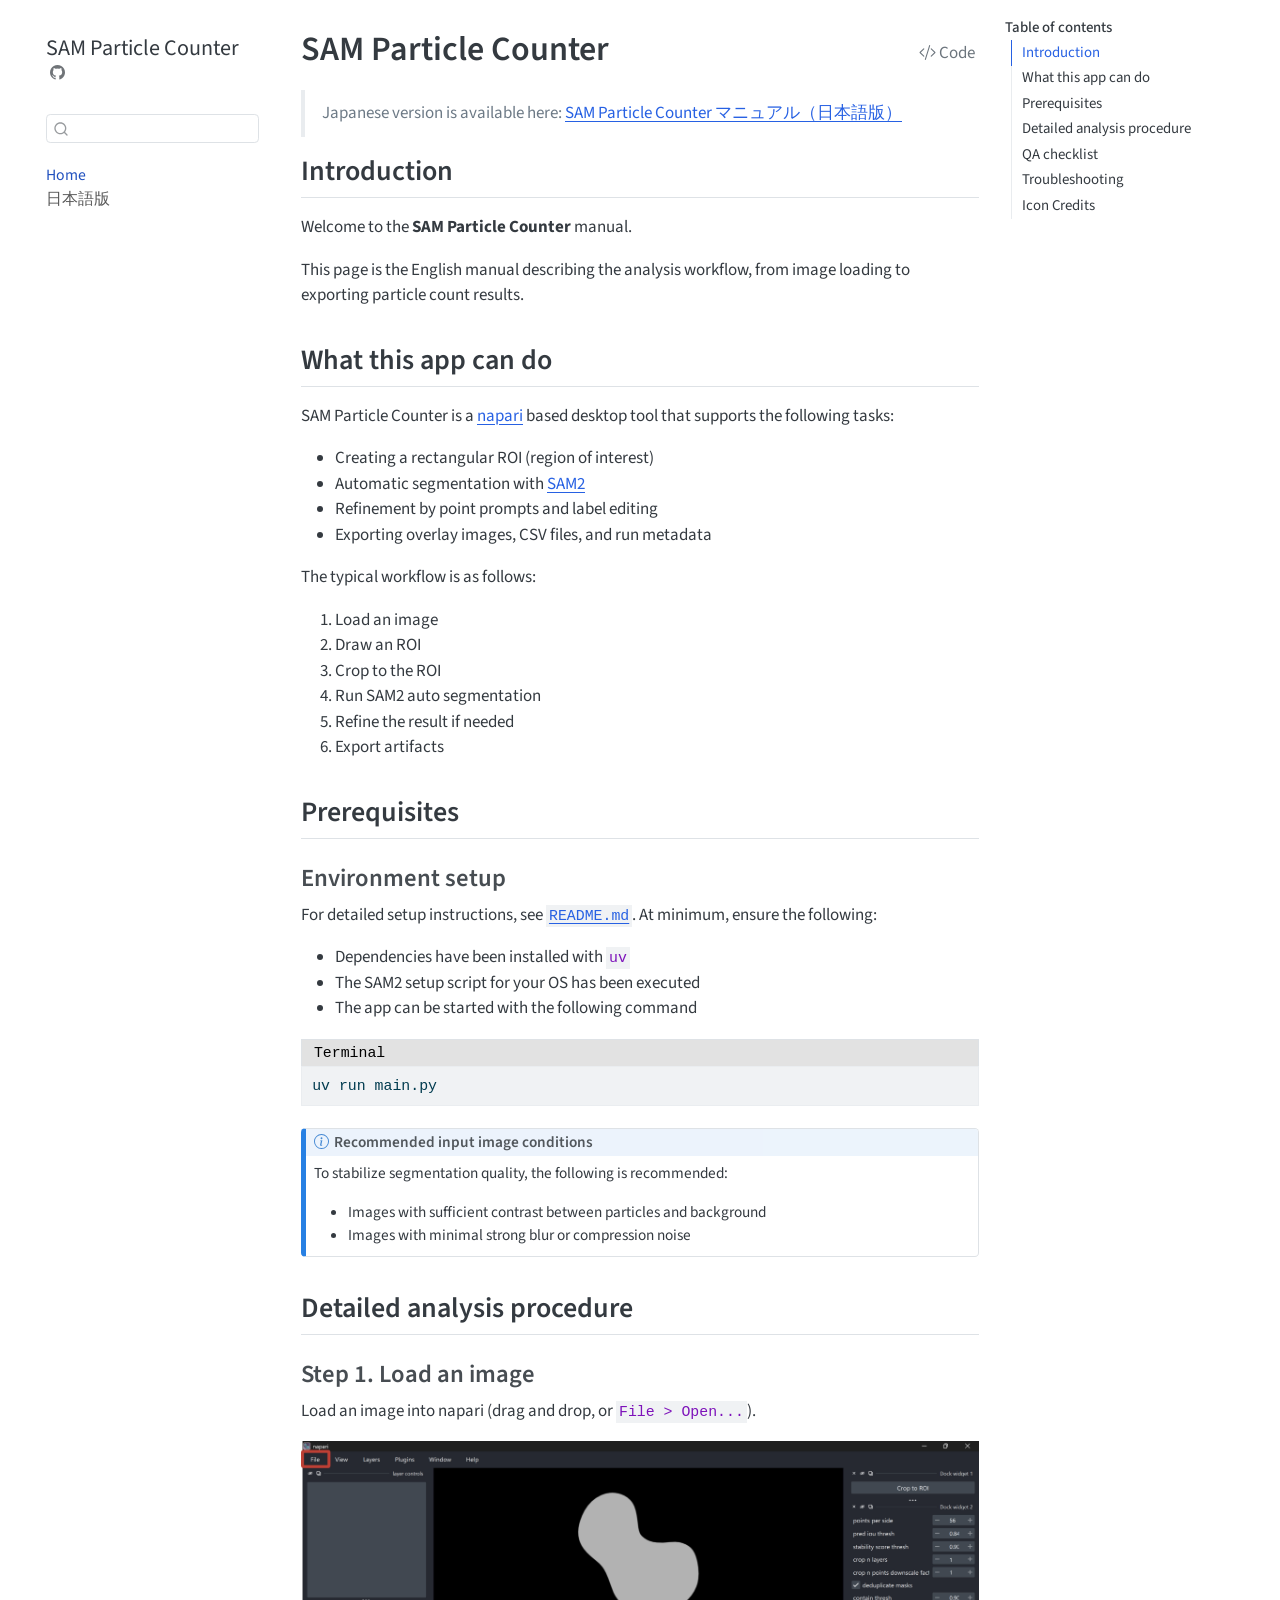
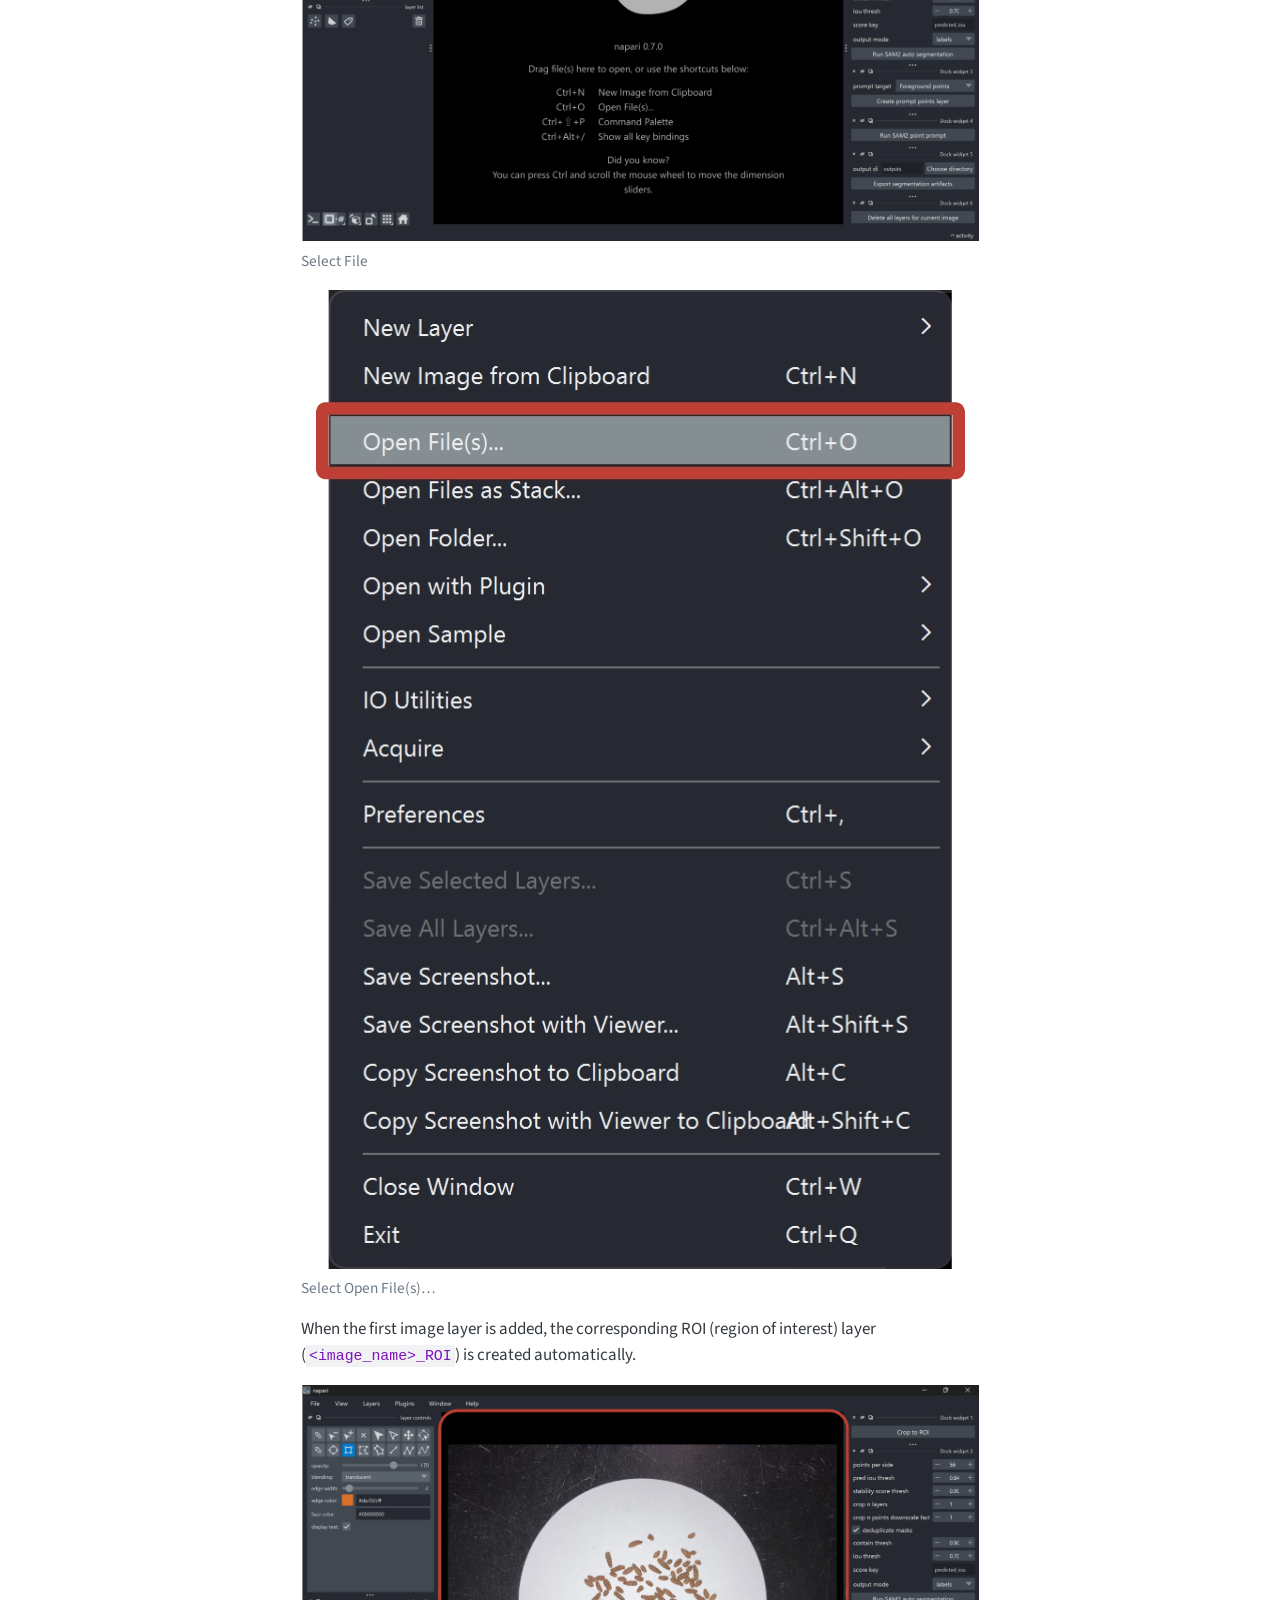
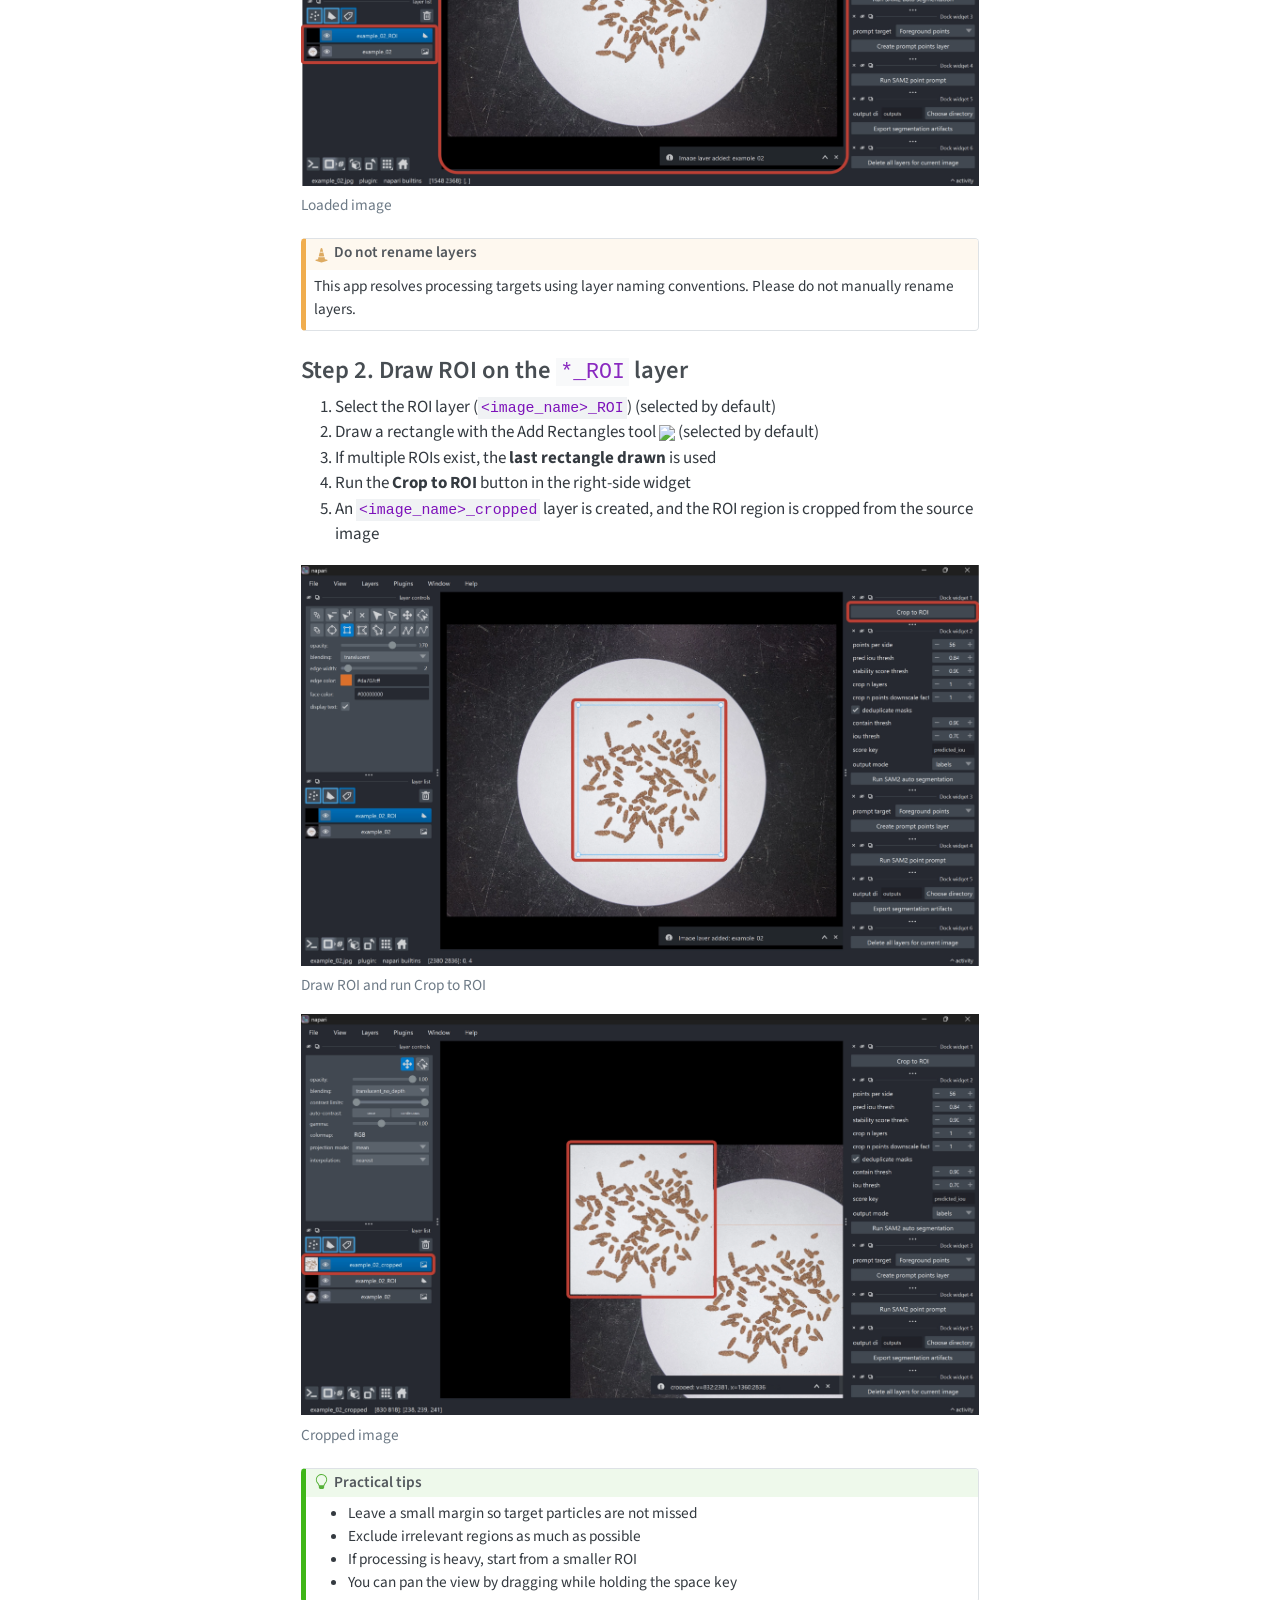
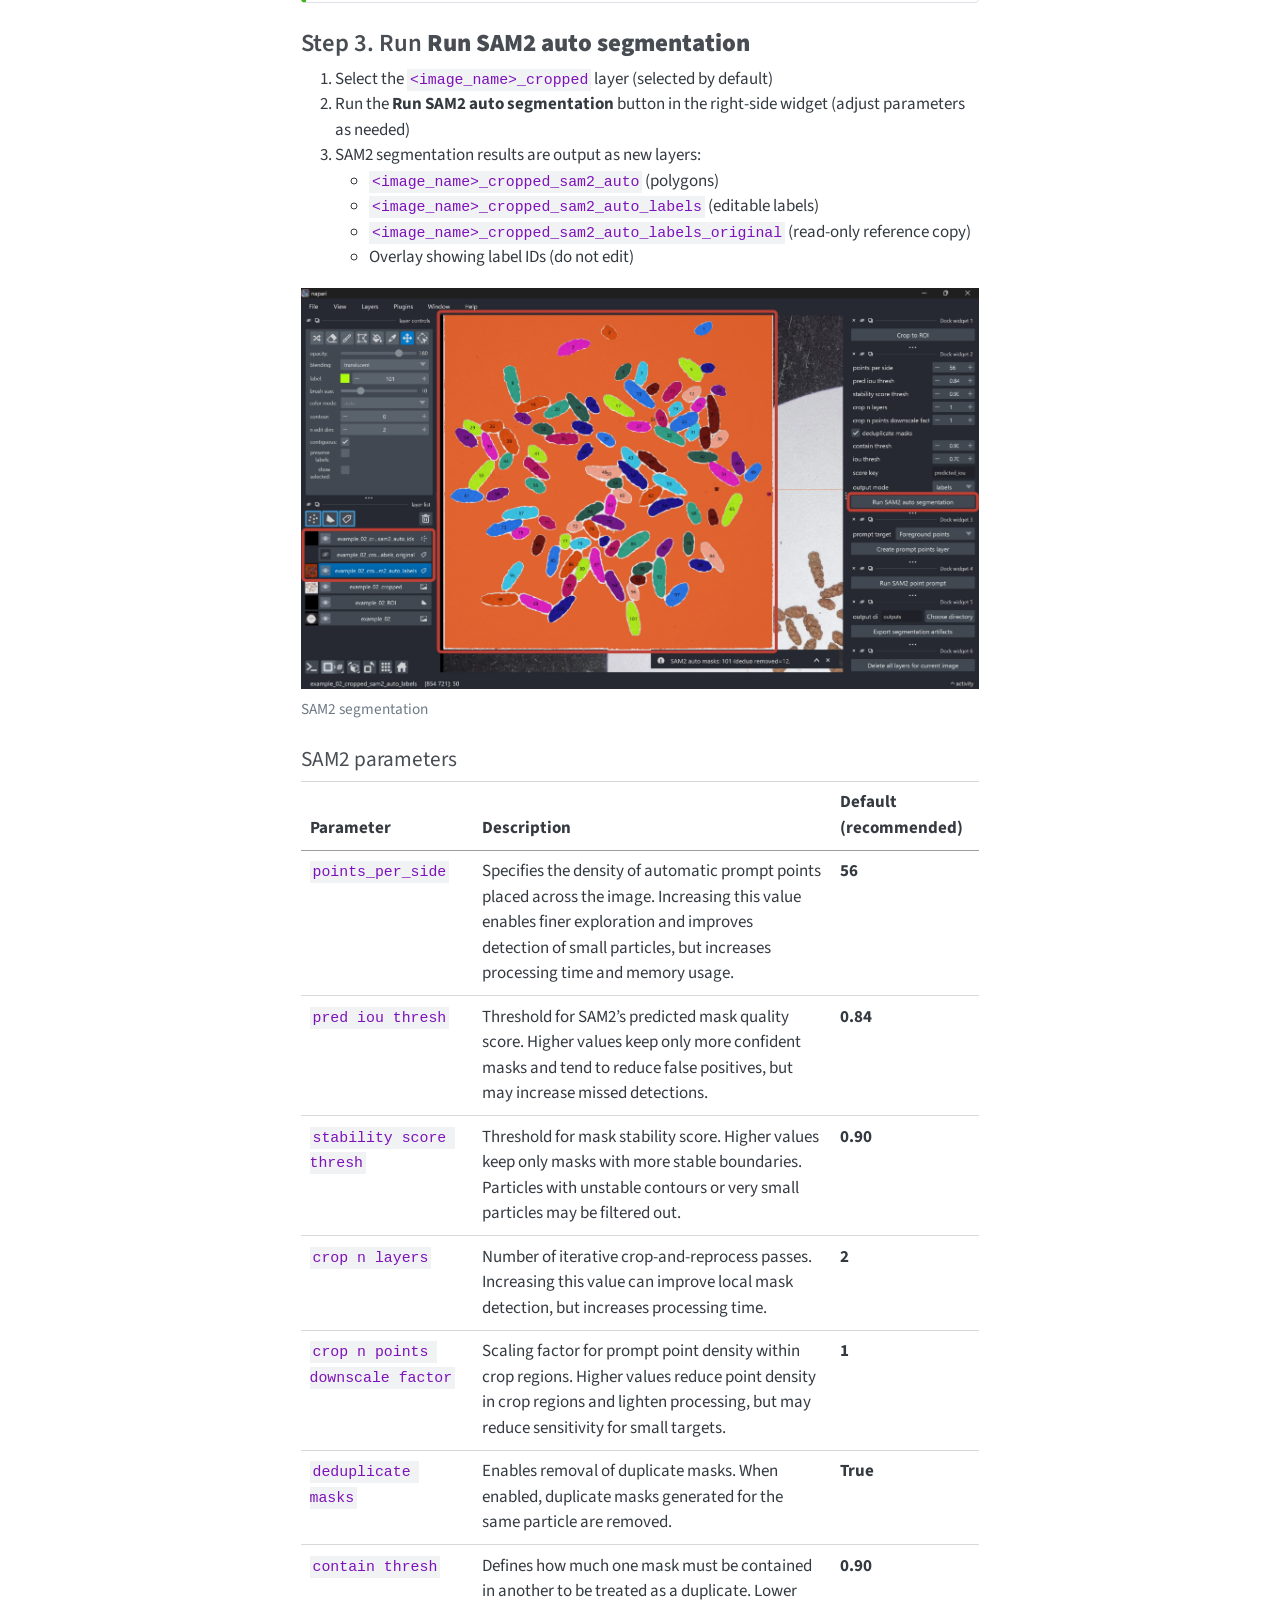
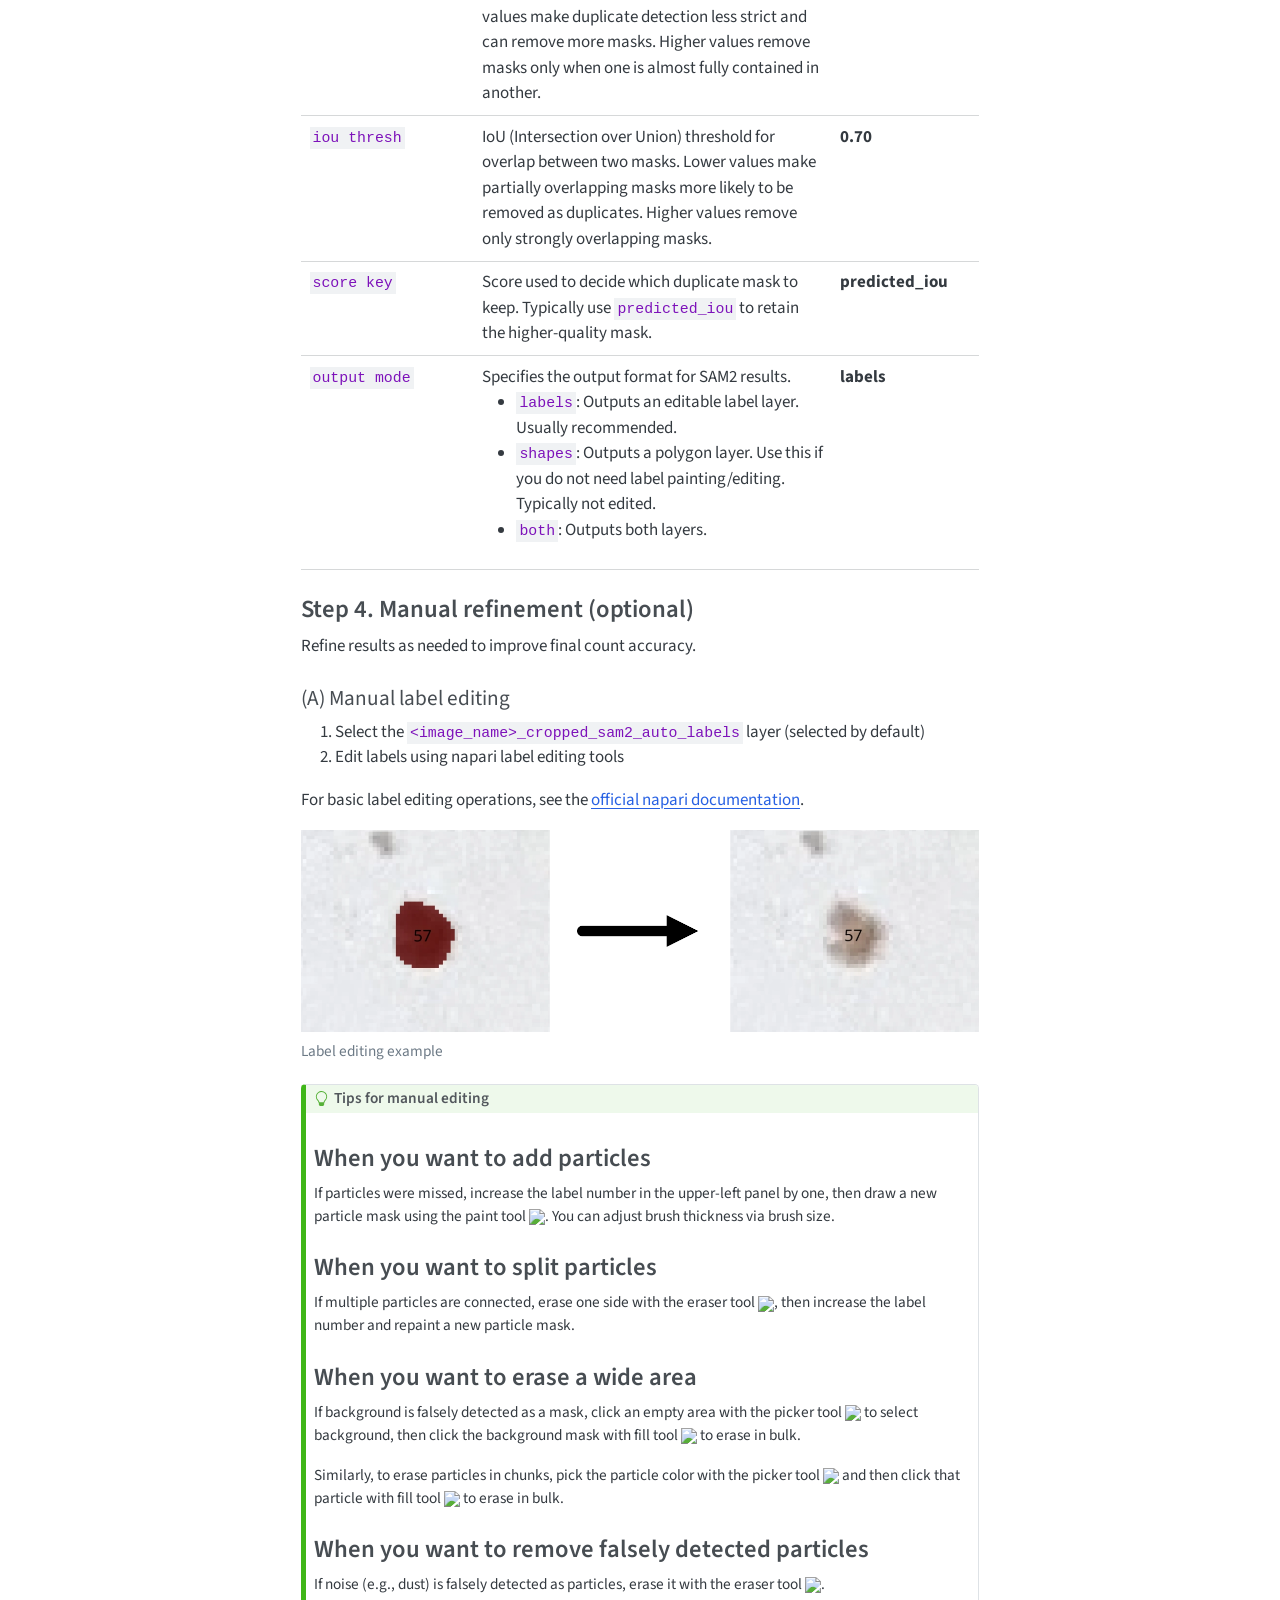
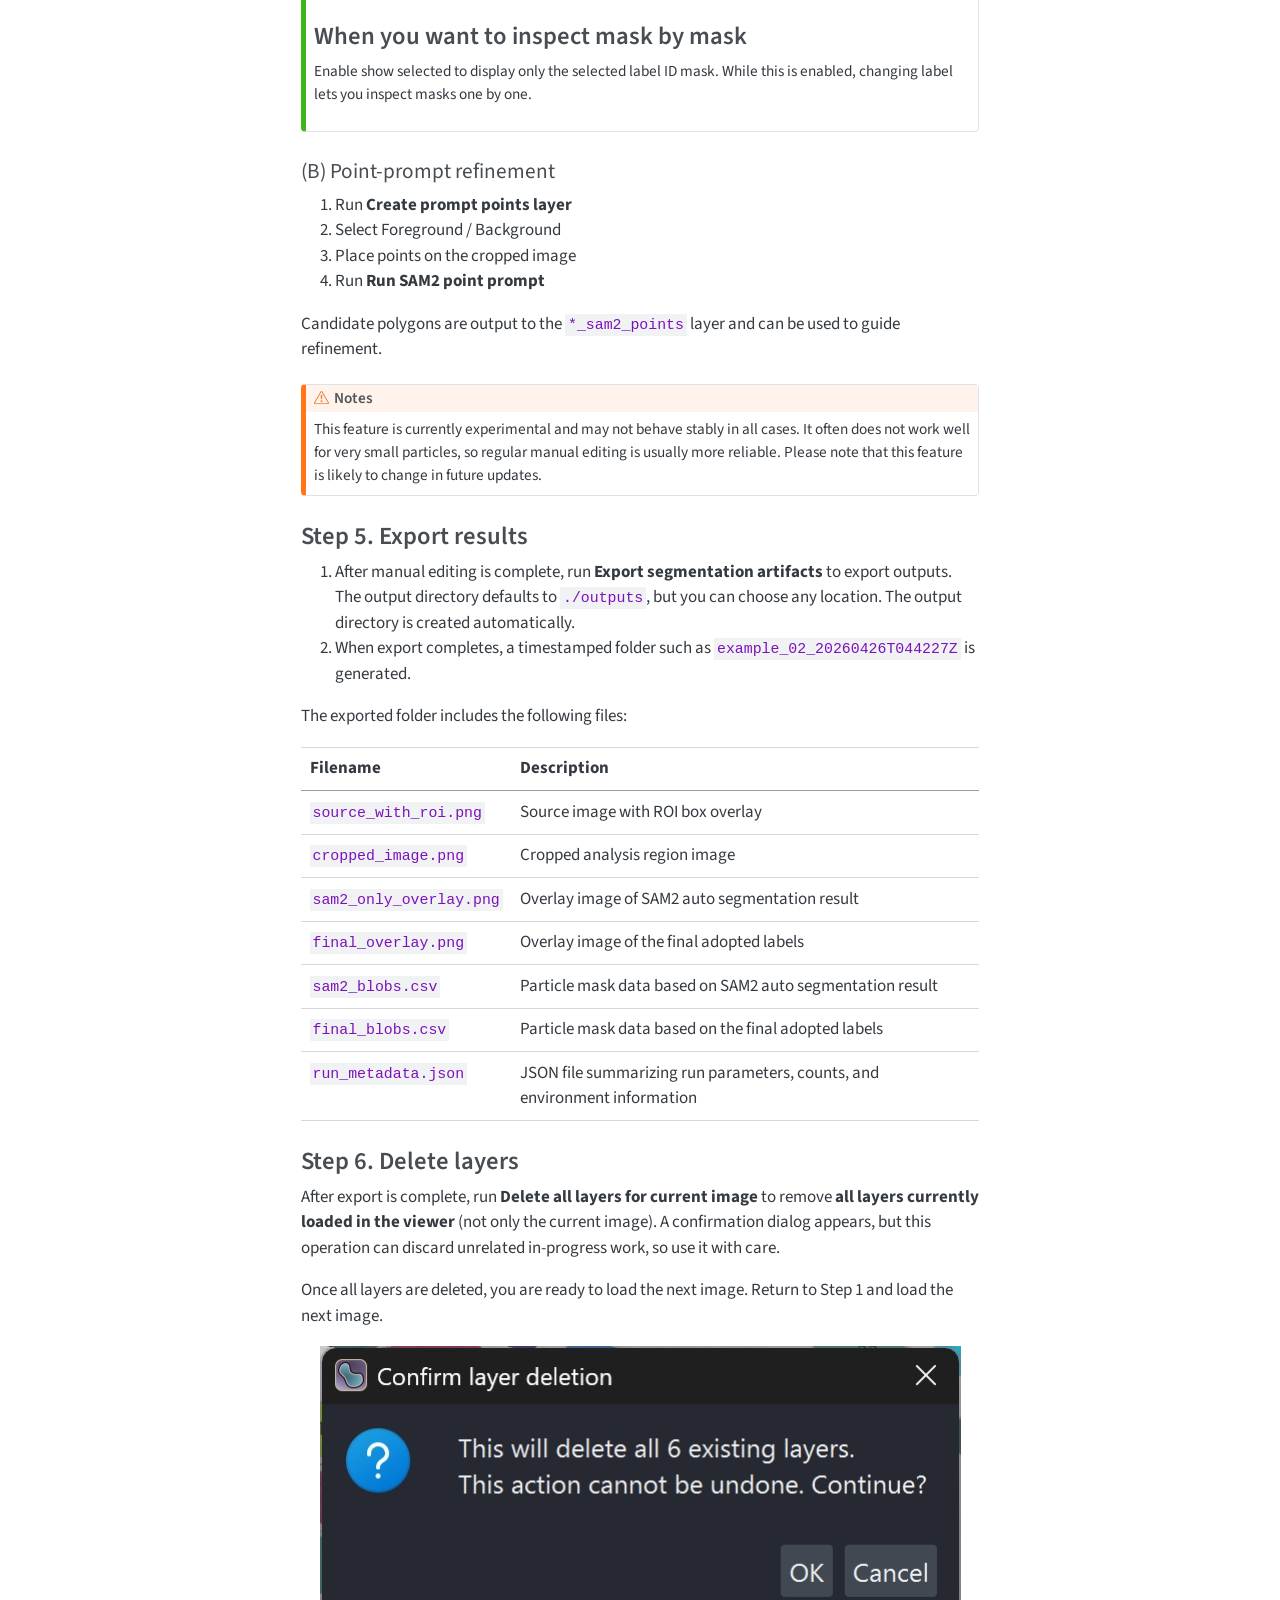
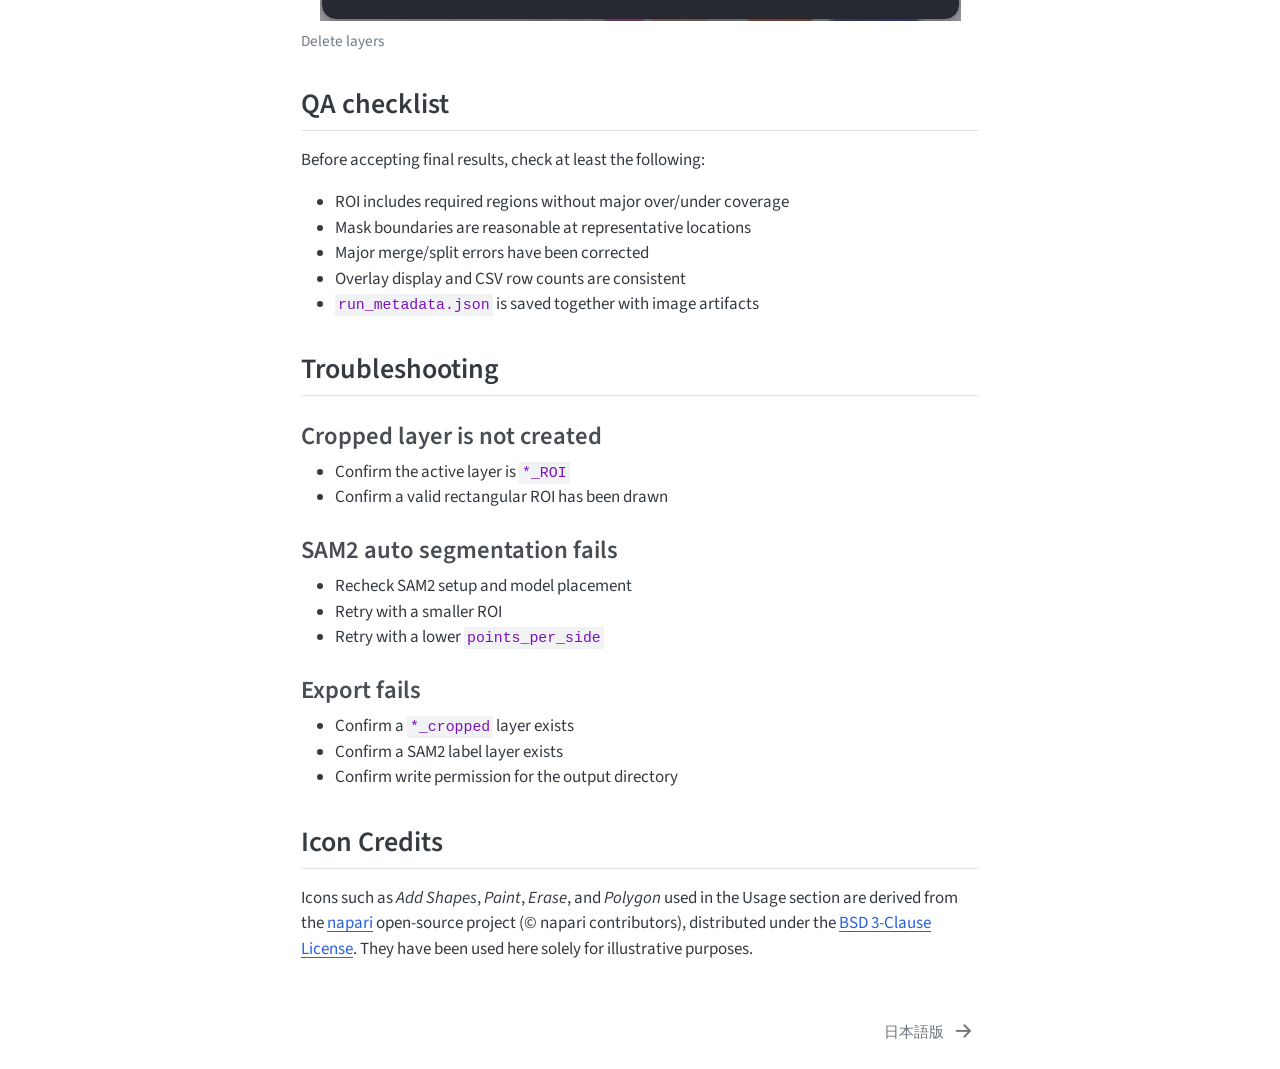
==== commit 1c749629: "docs: add icons in online documents" ====
--- a/docs/index.html
+++ b/docs/index.html
@@ -189,6 +189,7 @@
   <li><a href="#sam2-auto-segmentation-fails" id="toc-sam2-auto-segmentation-fails" class="nav-link" data-scroll-target="#sam2-auto-segmentation-fails">SAM2 auto segmentation fails</a></li>
   <li><a href="#export-fails" id="toc-export-fails" class="nav-link" data-scroll-target="#export-fails">Export fails</a></li>
   </ul></li>
+  <li><a href="#icon-credits" id="toc-icon-credits" class="nav-link" data-scroll-target="#icon-credits">Icon Credits</a></li>
   </ul>
 </nav>
     </div>
@@ -318,7 +319,7 @@
 <h3 class="anchored" data-anchor-id="step-2.-draw-roi-on-the-_roi-layer">Step 2. Draw ROI on the <code>*_ROI</code> layer</h3>
 <ol type="1">
 <li>Select the ROI layer (<code>&lt;image_name&gt;_ROI</code>) (selected by default)</li>
-<li>Draw a rectangle with the Add Rectangles tool (selected by default)</li>
+<li>Draw a rectangle with the Add Rectangles tool <img src="manual/assets/icons/rectangle.svg" class="img-fluid" width="24"> (selected by default)</li>
 <li>If multiple ROIs exist, the <strong>last rectangle drawn</strong> is used</li>
 <li>Run the <strong>Crop to ROI</strong> button in the right-side widget</li>
 <li>An <code>&lt;image_name&gt;_cropped</code> layer is created, and the ROI region is cropped from the source image</li>
@@ -471,20 +472,20 @@
 <div class="callout-body-container callout-body">
 <section id="when-you-want-to-add-particles" class="level3">
 <h3 class="anchored" data-anchor-id="when-you-want-to-add-particles">When you want to add particles</h3>
-<p>If particles were missed, increase the label number in the upper-left panel by one, then draw a new particle mask using the paint tool. You can adjust brush thickness via brush size.</p>
+<p>If particles were missed, increase the label number in the upper-left panel by one, then draw a new particle mask using the paint tool <img src="manual/assets/icons/paint.svg" class="img-fluid" width="24">. You can adjust brush thickness via brush size.</p>
 </section>
 <section id="when-you-want-to-split-particles" class="level3">
 <h3 class="anchored" data-anchor-id="when-you-want-to-split-particles">When you want to split particles</h3>
-<p>If multiple particles are connected, erase one side with the eraser tool, then increase the label number and repaint a new particle mask.</p>
+<p>If multiple particles are connected, erase one side with the eraser tool <img src="manual/assets/icons/erase.svg" class="img-fluid" width="24">, then increase the label number and repaint a new particle mask.</p>
 </section>
 <section id="when-you-want-to-erase-a-wide-area" class="level3">
 <h3 class="anchored" data-anchor-id="when-you-want-to-erase-a-wide-area">When you want to erase a wide area</h3>
-<p>If background is falsely detected as a mask, click an empty area with the picker tool to select background, then click the background mask with fill tool to erase in bulk.</p>
-<p>Similarly, to erase particles in chunks, pick the particle color with the picker tool and then click that particle with fill tool to erase in bulk.</p>
+<p>If background is falsely detected as a mask, click an empty area with the picker tool <img src="manual/assets/icons/picker.svg" class="img-fluid" width="24"> to select background, then click the background mask with fill tool <img src="manual/assets/icons/fill.svg" class="img-fluid" width="24"> to erase in bulk.</p>
+<p>Similarly, to erase particles in chunks, pick the particle color with the picker tool <img src="manual/assets/icons/picker.svg" class="img-fluid" width="24"> and then click that particle with fill tool <img src="manual/assets/icons/fill.svg" class="img-fluid" width="24"> to erase in bulk.</p>
 </section>
 <section id="when-you-want-to-remove-falsely-detected-particles" class="level3">
 <h3 class="anchored" data-anchor-id="when-you-want-to-remove-falsely-detected-particles">When you want to remove falsely detected particles</h3>
-<p>If noise (e.g., dust) is falsely detected as particles, erase it with the eraser tool.</p>
+<p>If noise (e.g., dust) is falsely detected as particles, erase it with the eraser tool <img src="manual/assets/icons/erase.svg" class="img-fluid" width="24">.</p>
 </section>
 <section id="when-you-want-to-inspect-mask-by-mask" class="level3">
 <h3 class="anchored" data-anchor-id="when-you-want-to-inspect-mask-by-mask">When you want to inspect mask by mask</h3>
@@ -610,11 +611,15 @@
 <li>Confirm a SAM2 label layer exists</li>
 <li>Confirm write permission for the output directory</li>
 </ul>
+</section>
+</section>
+<section id="icon-credits" class="level2">
+<h2 class="anchored" data-anchor-id="icon-credits">Icon Credits</h2>
+<p>Icons such as <em>Add Shapes</em>, <em>Paint</em>, <em>Erase</em>, and <em>Polygon</em> used in the Usage section are derived from the <a href="https://github.com/napari/napari">napari</a> open-source project (© napari contributors), distributed under the <a href="https://github.com/napari/napari/blob/main/LICENSE">BSD 3-Clause License</a>. They have been used here solely for illustrative purposes.</p>
 
 
 <!-- -->
 
-</section>
 </section>
 
 </main> <!-- /main -->
@@ -1156,7 +1161,7 @@
 <span id="cb2-76"><a href="#cb2-76" aria-hidden="true" tabindex="-1"></a><span class="fu">### Step 2. Draw ROI on the `*_ROI` layer</span></span>
 <span id="cb2-77"><a href="#cb2-77" aria-hidden="true" tabindex="-1"></a></span>
 <span id="cb2-78"><a href="#cb2-78" aria-hidden="true" tabindex="-1"></a><span class="ss">1. </span>Select the ROI layer (<span class="in">`&lt;image_name&gt;_ROI`</span>) (selected by default)</span>
-<span id="cb2-79"><a href="#cb2-79" aria-hidden="true" tabindex="-1"></a><span class="ss">2. </span>Draw a rectangle with the Add Rectangles tool (selected by default)</span>
+<span id="cb2-79"><a href="#cb2-79" aria-hidden="true" tabindex="-1"></a><span class="ss">2. </span>Draw a rectangle with the Add Rectangles tool <span class="al">![](manual/assets/icons/rectangle.svg)</span>{width="24"} (selected by default)</span>
 <span id="cb2-80"><a href="#cb2-80" aria-hidden="true" tabindex="-1"></a><span class="ss">3. </span>If multiple ROIs exist, the **last rectangle drawn** is used</span>
 <span id="cb2-81"><a href="#cb2-81" aria-hidden="true" tabindex="-1"></a><span class="ss">4. </span>Run the **Crop to ROI** button in the right-side widget</span>
 <span id="cb2-82"><a href="#cb2-82" aria-hidden="true" tabindex="-1"></a><span class="ss">5. </span>An <span class="in">`&lt;image_name&gt;_cropped`</span> layer is created, and the ROI region is cropped from the source image</span>
@@ -1267,22 +1272,22 @@
 <span id="cb2-187"><a href="#cb2-187" aria-hidden="true" tabindex="-1"></a></span>
 <span id="cb2-188"><a href="#cb2-188" aria-hidden="true" tabindex="-1"></a><span class="fu">### When you want to add particles</span></span>
 <span id="cb2-189"><a href="#cb2-189" aria-hidden="true" tabindex="-1"></a></span>
-<span id="cb2-190"><a href="#cb2-190" aria-hidden="true" tabindex="-1"></a>If particles were missed, increase the label number in the upper-left panel by one, then draw a new particle mask using the paint tool.</span>
+<span id="cb2-190"><a href="#cb2-190" aria-hidden="true" tabindex="-1"></a>If particles were missed, increase the label number in the upper-left panel by one, then draw a new particle mask using the paint tool <span class="al">![](manual/assets/icons/paint.svg)</span>{width="24"}.</span>
 <span id="cb2-191"><a href="#cb2-191" aria-hidden="true" tabindex="-1"></a>You can adjust brush thickness via brush size.</span>
 <span id="cb2-192"><a href="#cb2-192" aria-hidden="true" tabindex="-1"></a></span>
 <span id="cb2-193"><a href="#cb2-193" aria-hidden="true" tabindex="-1"></a><span class="fu">### When you want to split particles</span></span>
 <span id="cb2-194"><a href="#cb2-194" aria-hidden="true" tabindex="-1"></a></span>
-<span id="cb2-195"><a href="#cb2-195" aria-hidden="true" tabindex="-1"></a>If multiple particles are connected, erase one side with the eraser tool, then increase the label number and repaint a new particle mask.</span>
+<span id="cb2-195"><a href="#cb2-195" aria-hidden="true" tabindex="-1"></a>If multiple particles are connected, erase one side with the eraser tool <span class="al">![](manual/assets/icons/erase.svg)</span>{width="24"}, then increase the label number and repaint a new particle mask.</span>
 <span id="cb2-196"><a href="#cb2-196" aria-hidden="true" tabindex="-1"></a></span>
 <span id="cb2-197"><a href="#cb2-197" aria-hidden="true" tabindex="-1"></a><span class="fu">### When you want to erase a wide area</span></span>
 <span id="cb2-198"><a href="#cb2-198" aria-hidden="true" tabindex="-1"></a></span>
-<span id="cb2-199"><a href="#cb2-199" aria-hidden="true" tabindex="-1"></a>If background is falsely detected as a mask, click an empty area with the picker tool to select background, then click the background mask with fill tool to erase in bulk.</span>
+<span id="cb2-199"><a href="#cb2-199" aria-hidden="true" tabindex="-1"></a>If background is falsely detected as a mask, click an empty area with the picker tool <span class="al">![](manual/assets/icons/picker.svg)</span>{width="24"} to select background, then click the background mask with fill tool <span class="al">![](manual/assets/icons/fill.svg)</span>{width="24"} to erase in bulk.</span>
 <span id="cb2-200"><a href="#cb2-200" aria-hidden="true" tabindex="-1"></a></span>
-<span id="cb2-201"><a href="#cb2-201" aria-hidden="true" tabindex="-1"></a>Similarly, to erase particles in chunks, pick the particle color with the picker tool and then click that particle with fill tool to erase in bulk.</span>
+<span id="cb2-201"><a href="#cb2-201" aria-hidden="true" tabindex="-1"></a>Similarly, to erase particles in chunks, pick the particle color with the picker tool <span class="al">![](manual/assets/icons/picker.svg)</span>{width="24"} and then click that particle with fill tool <span class="al">![](manual/assets/icons/fill.svg)</span>{width="24"} to erase in bulk.</span>
 <span id="cb2-202"><a href="#cb2-202" aria-hidden="true" tabindex="-1"></a></span>
 <span id="cb2-203"><a href="#cb2-203" aria-hidden="true" tabindex="-1"></a><span class="fu">### When you want to remove falsely detected particles</span></span>
 <span id="cb2-204"><a href="#cb2-204" aria-hidden="true" tabindex="-1"></a></span>
-<span id="cb2-205"><a href="#cb2-205" aria-hidden="true" tabindex="-1"></a>If noise (e.g., dust) is falsely detected as particles, erase it with the eraser tool.</span>
+<span id="cb2-205"><a href="#cb2-205" aria-hidden="true" tabindex="-1"></a>If noise (e.g., dust) is falsely detected as particles, erase it with the eraser tool <span class="al">![](manual/assets/icons/erase.svg)</span>{width="24"}.</span>
 <span id="cb2-206"><a href="#cb2-206" aria-hidden="true" tabindex="-1"></a></span>
 <span id="cb2-207"><a href="#cb2-207" aria-hidden="true" tabindex="-1"></a><span class="fu">### When you want to inspect mask by mask</span></span>
 <span id="cb2-208"><a href="#cb2-208" aria-hidden="true" tabindex="-1"></a></span>
@@ -1380,7 +1385,12 @@
 <span id="cb2-300"><a href="#cb2-300" aria-hidden="true" tabindex="-1"></a></span>
 <span id="cb2-301"><a href="#cb2-301" aria-hidden="true" tabindex="-1"></a><span class="ss">- </span>Confirm a <span class="in">`*_cropped`</span> layer exists</span>
 <span id="cb2-302"><a href="#cb2-302" aria-hidden="true" tabindex="-1"></a><span class="ss">- </span>Confirm a SAM2 label layer exists</span>
-<span id="cb2-303"><a href="#cb2-303" aria-hidden="true" tabindex="-1"></a><span class="ss">- </span>Confirm write permission for the output directory</span></code></pre></div><button title="Copy to Clipboard" class="code-copy-button" data-in-quarto-modal=""><i class="bi"></i></button></div>
+<span id="cb2-303"><a href="#cb2-303" aria-hidden="true" tabindex="-1"></a><span class="ss">- </span>Confirm write permission for the output directory</span>
+<span id="cb2-304"><a href="#cb2-304" aria-hidden="true" tabindex="-1"></a></span>
+<span id="cb2-305"><a href="#cb2-305" aria-hidden="true" tabindex="-1"></a><span class="fu">## Icon Credits</span></span>
+<span id="cb2-306"><a href="#cb2-306" aria-hidden="true" tabindex="-1"></a></span>
+<span id="cb2-307"><a href="#cb2-307" aria-hidden="true" tabindex="-1"></a>Icons such as *Add Shapes*, *Paint*, *Erase*, and *Polygon* used in the Usage section are derived from the <span class="co">[</span><span class="ot">napari</span><span class="co">](https://github.com/napari/napari)</span> open-source project (© napari contributors), distributed under the <span class="co">[</span><span class="ot">BSD 3-Clause License</span><span class="co">](https://github.com/napari/napari/blob/main/LICENSE)</span>.</span>
+<span id="cb2-308"><a href="#cb2-308" aria-hidden="true" tabindex="-1"></a>They have been used here solely for illustrative purposes.</span></code></pre></div><button title="Copy to Clipboard" class="code-copy-button" data-in-quarto-modal=""><i class="bi"></i></button></div>
 </div></div></div></div></div>
 </div> <!-- /content -->
 
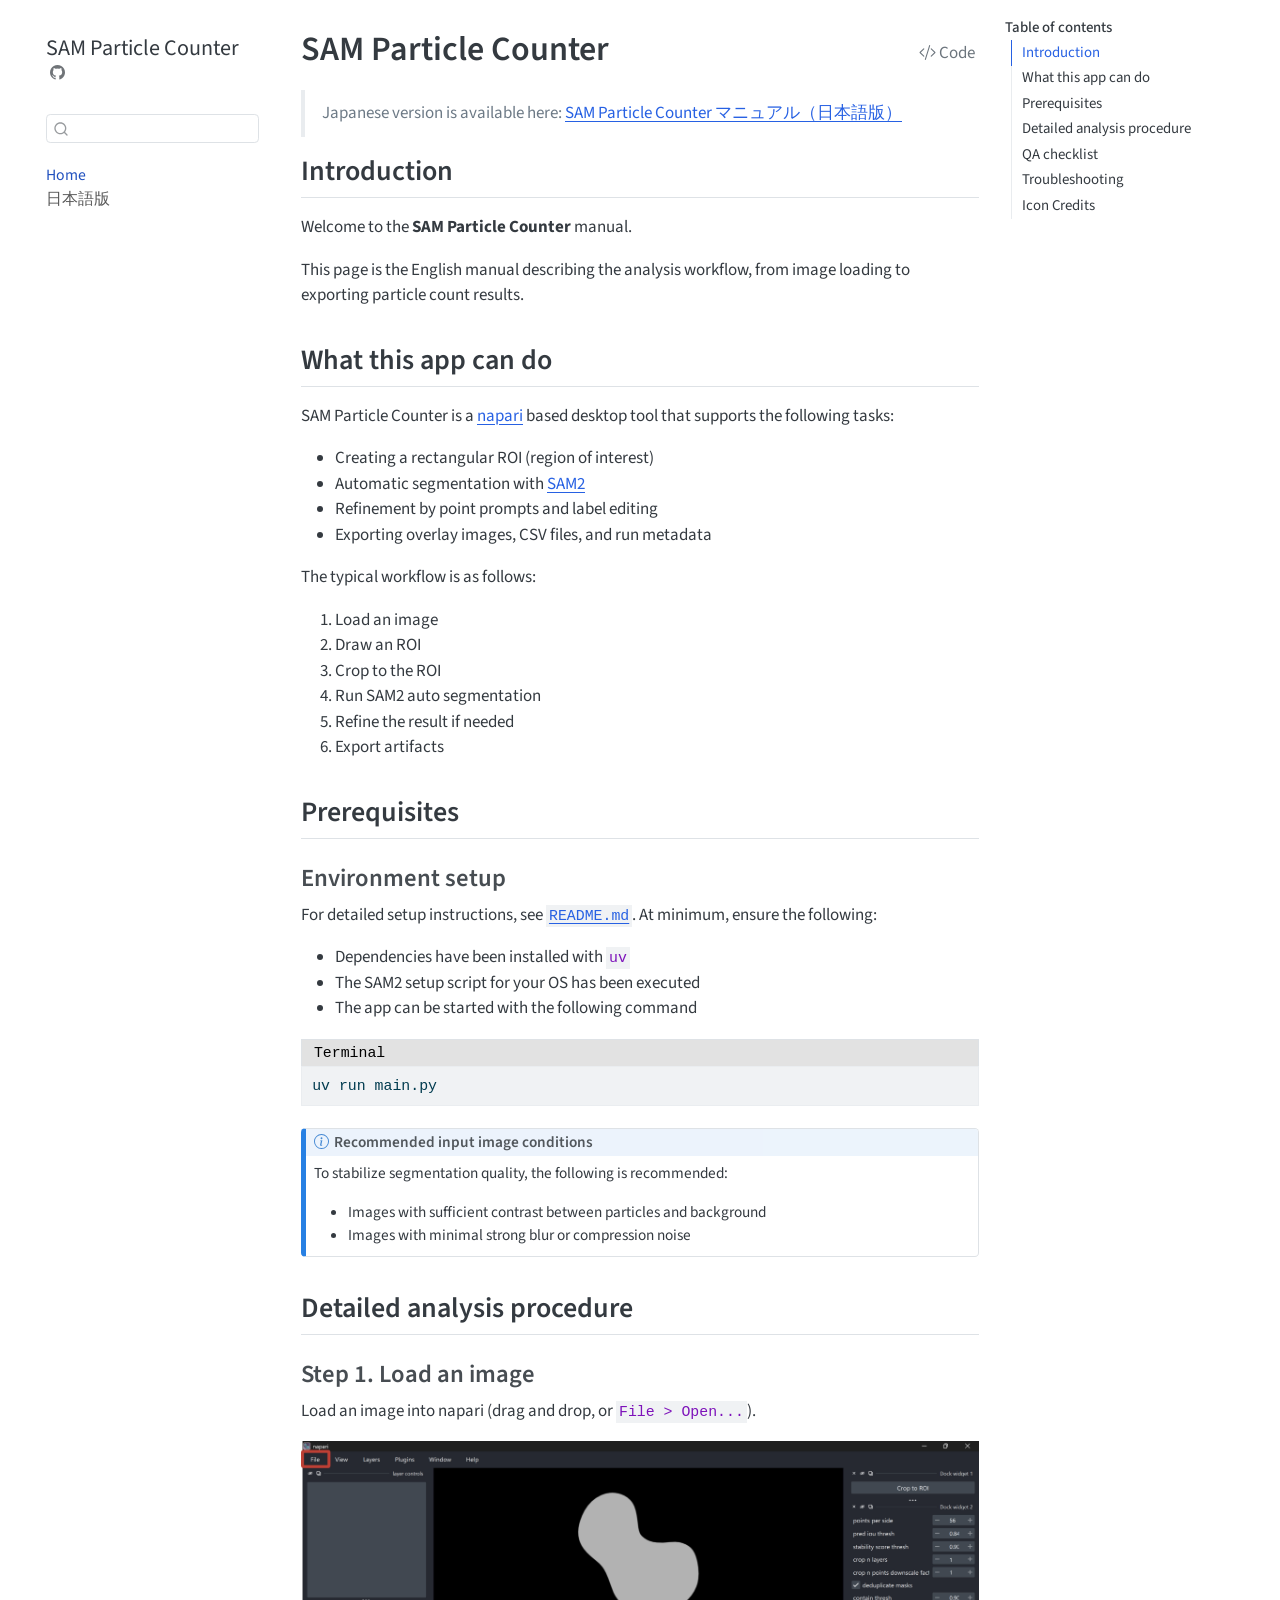
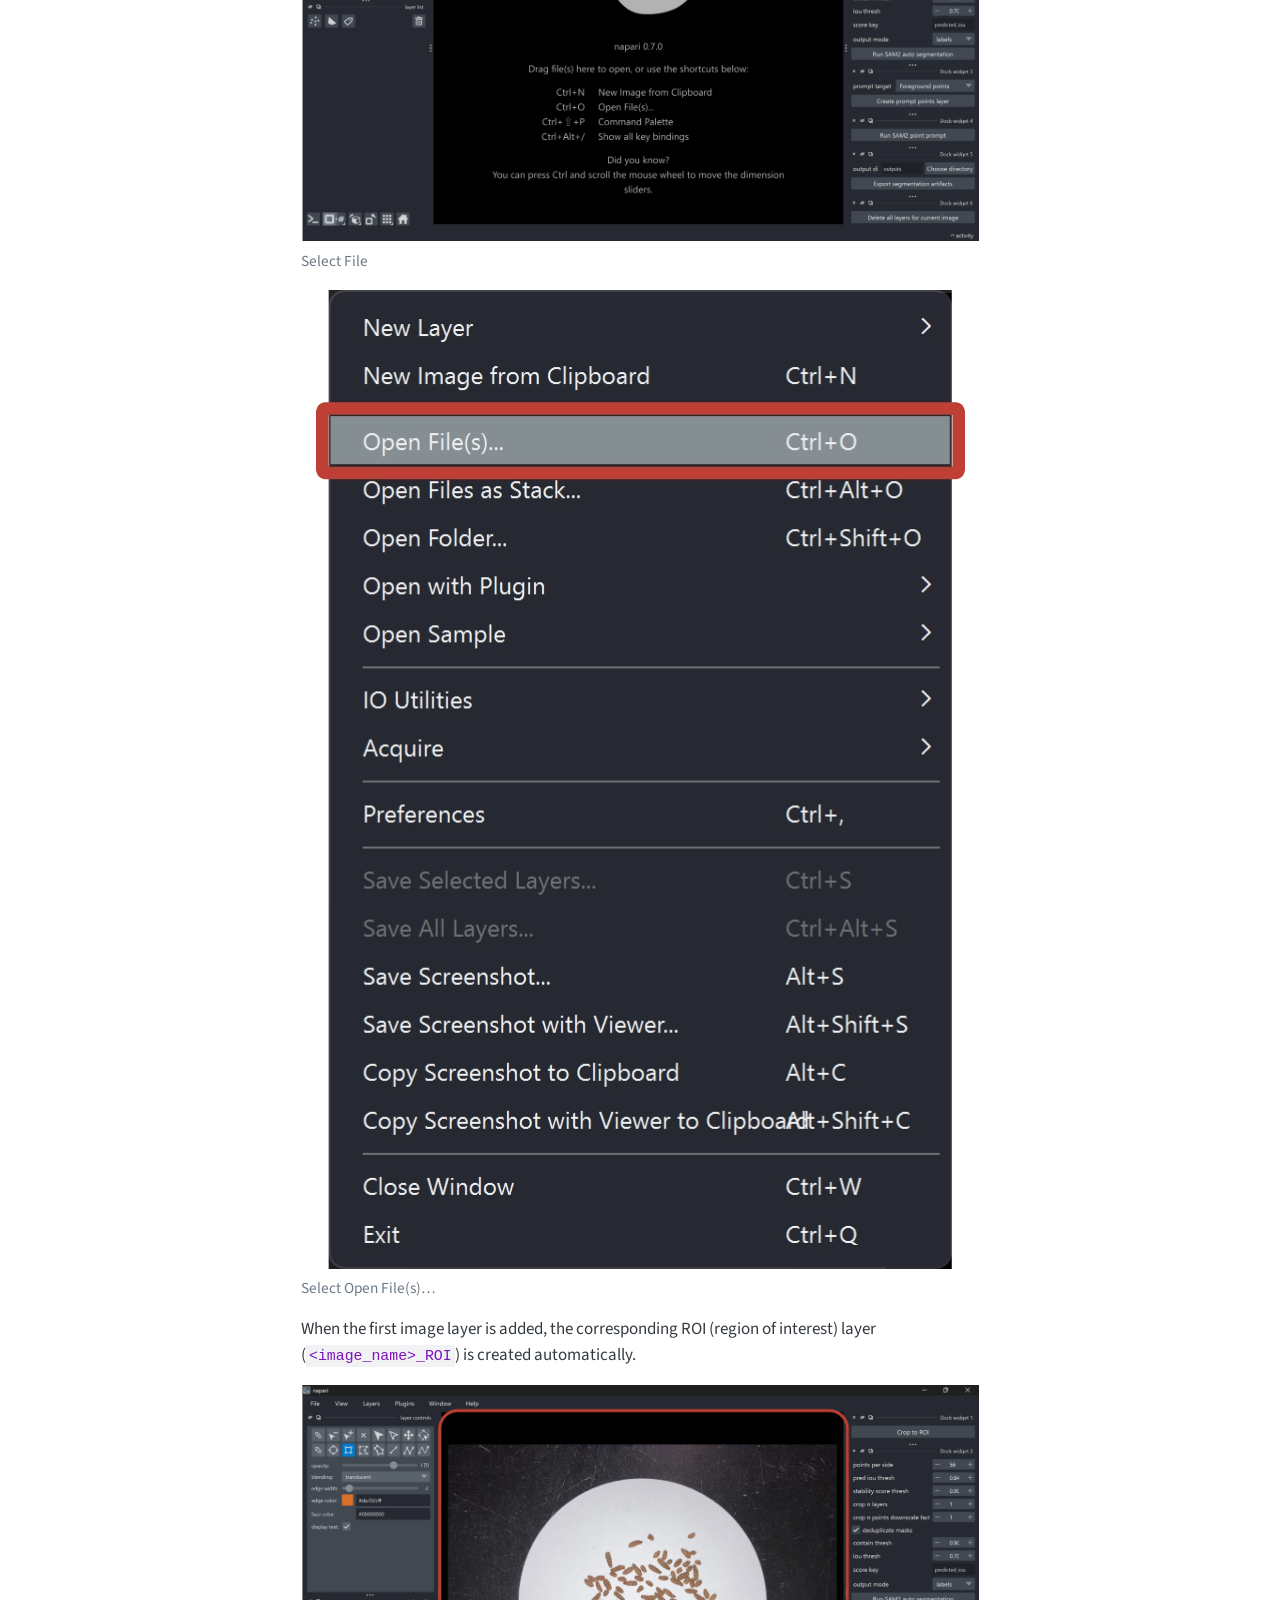
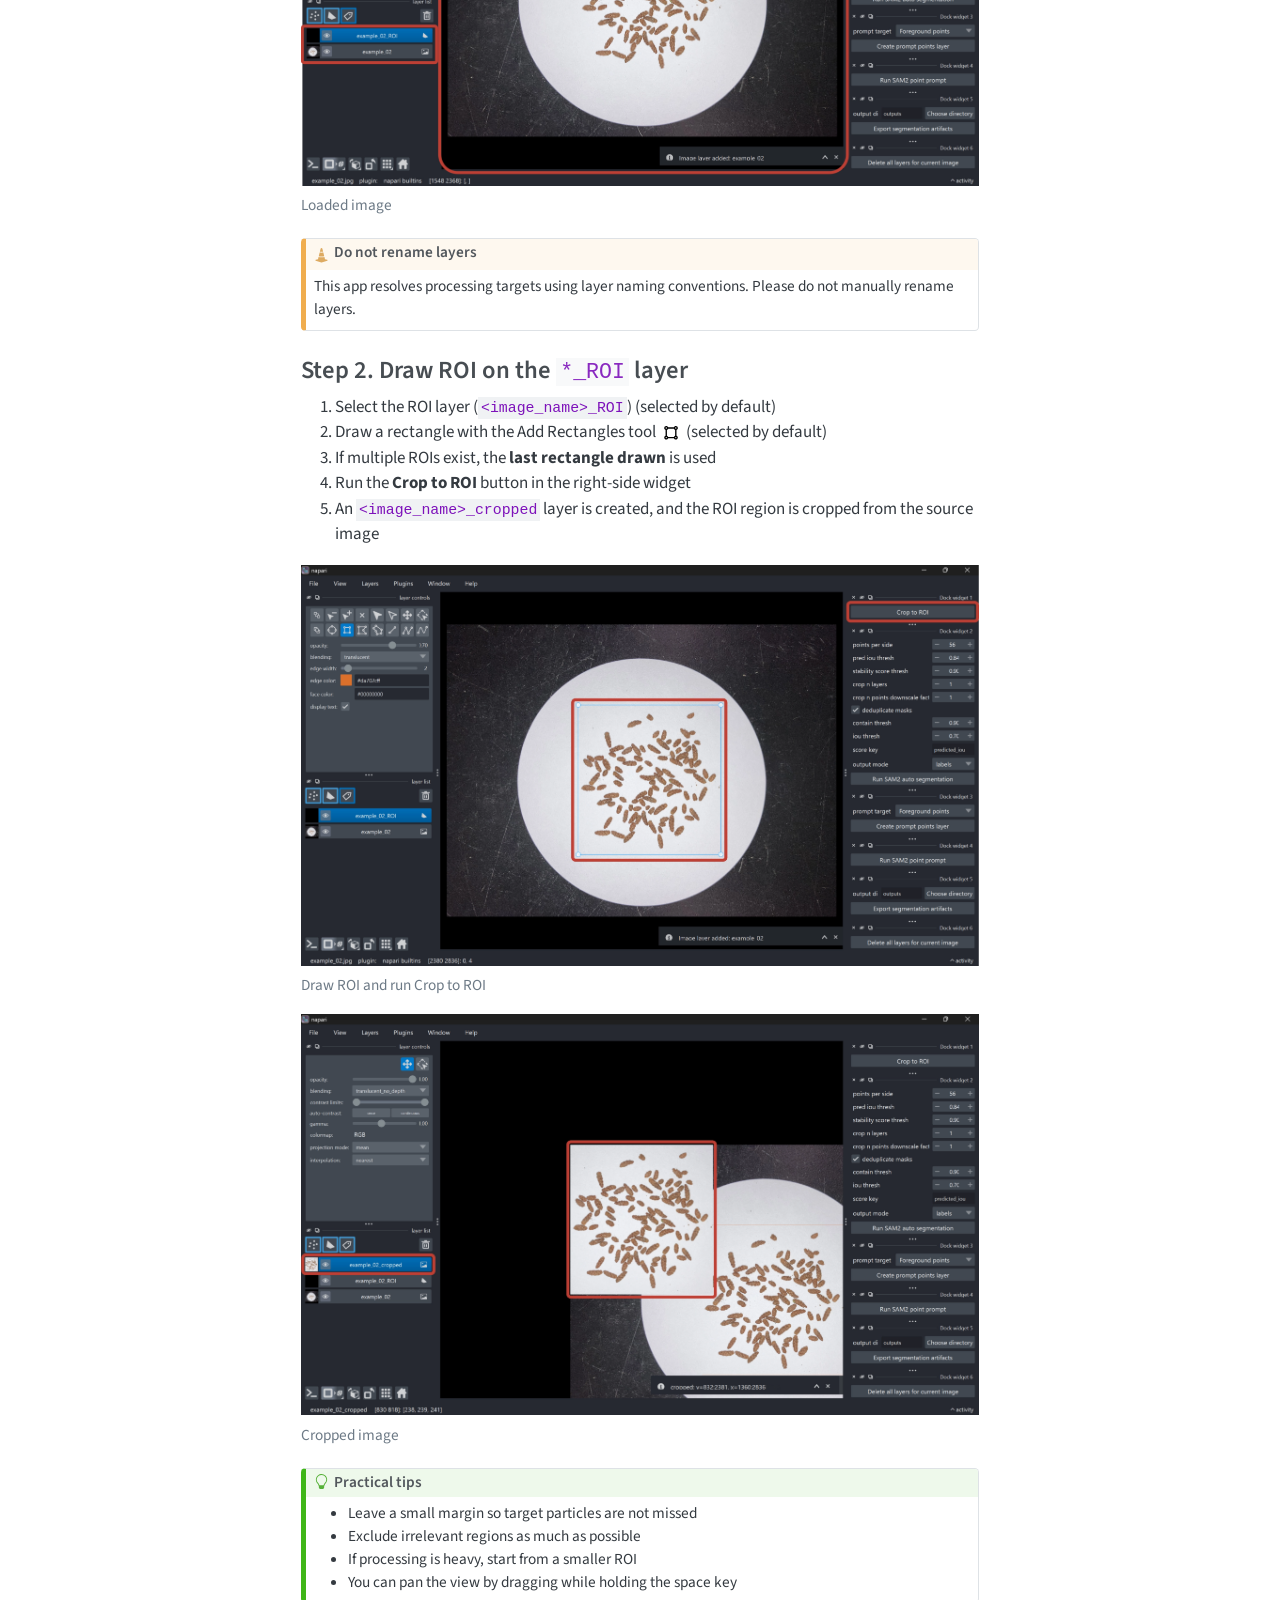
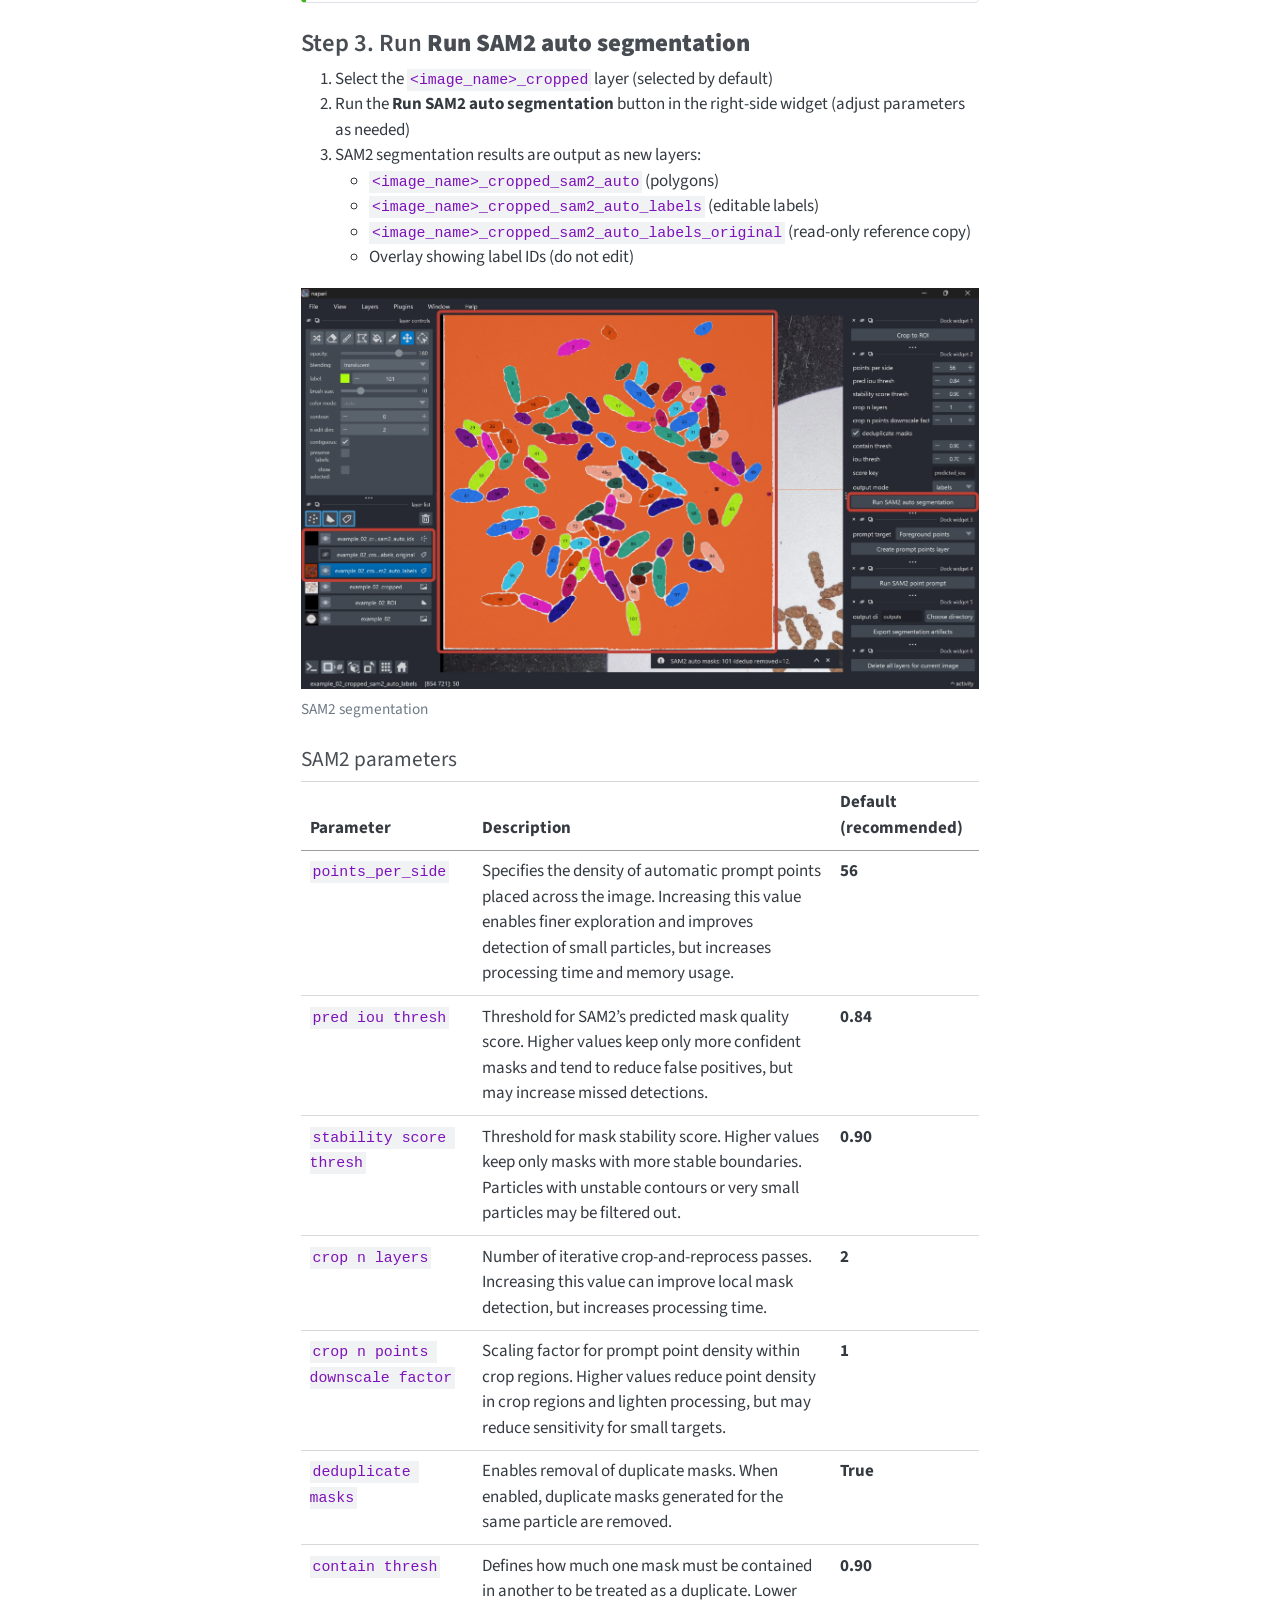
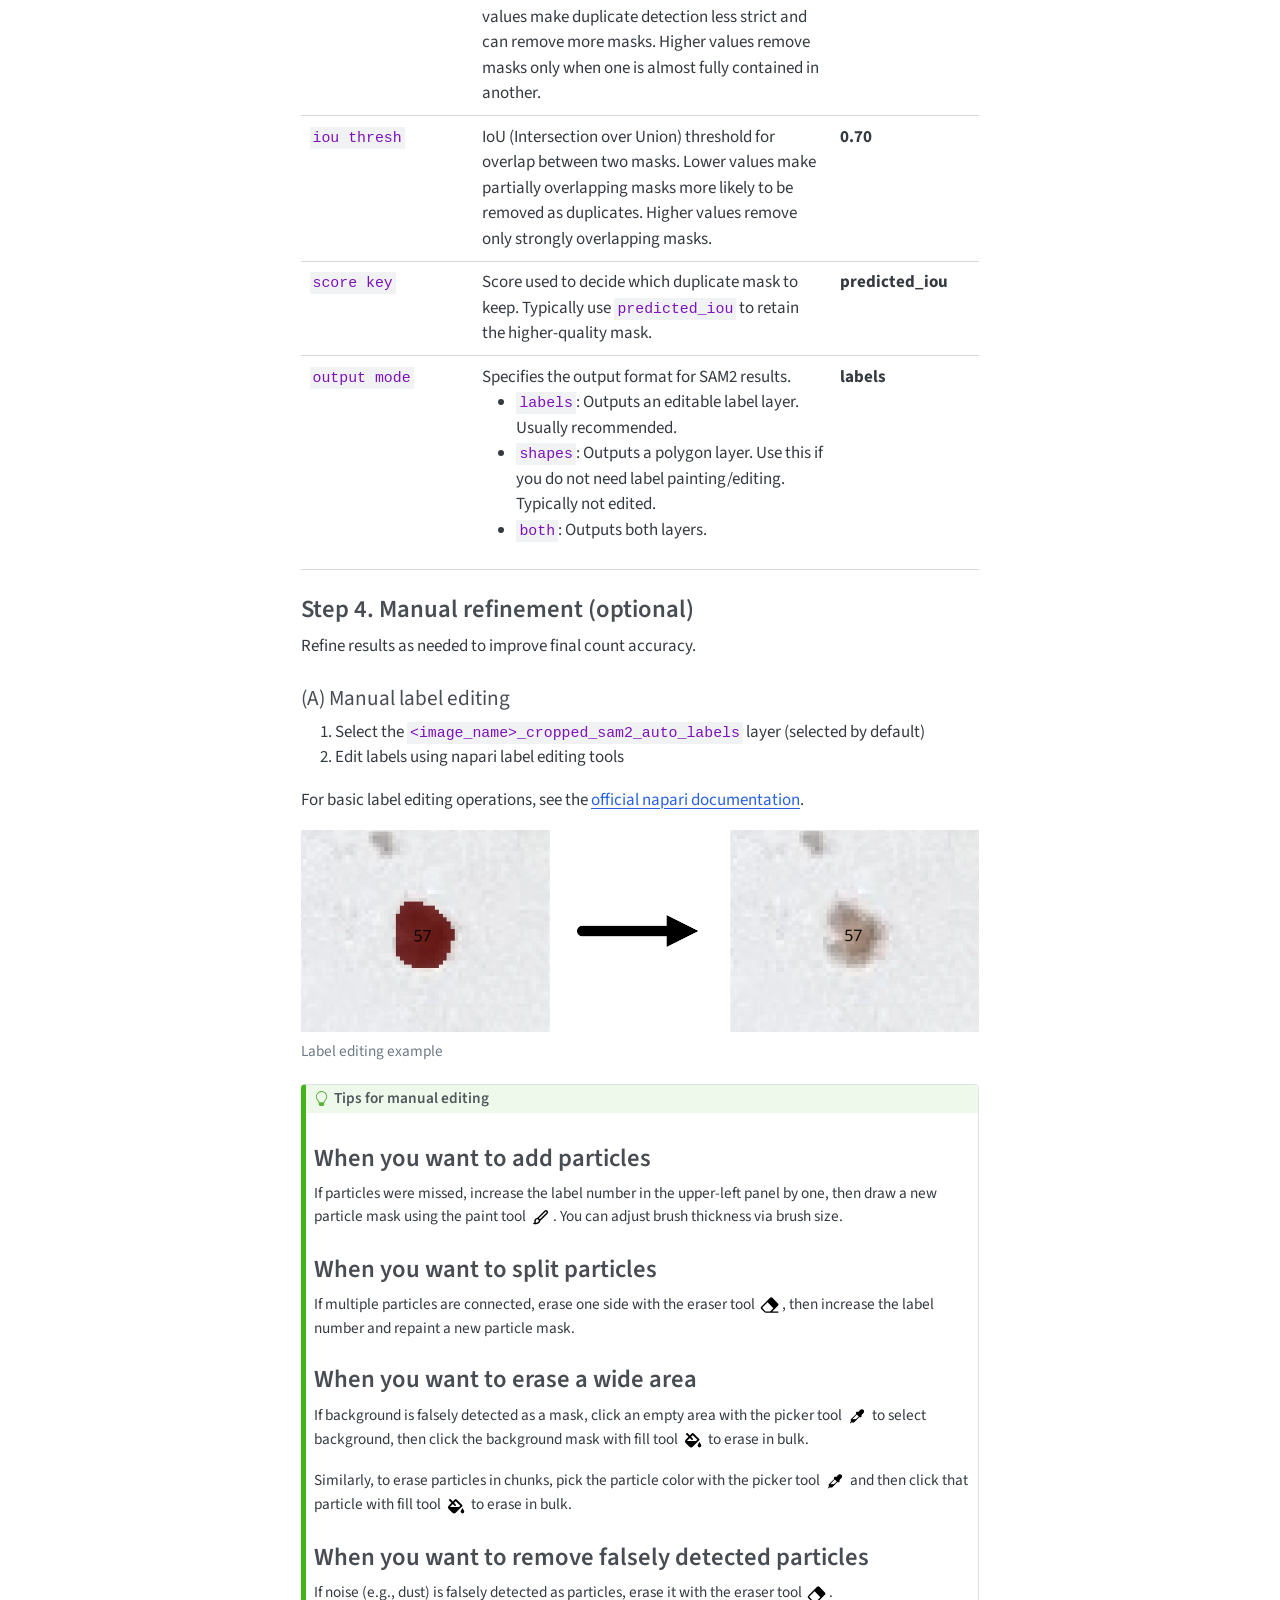
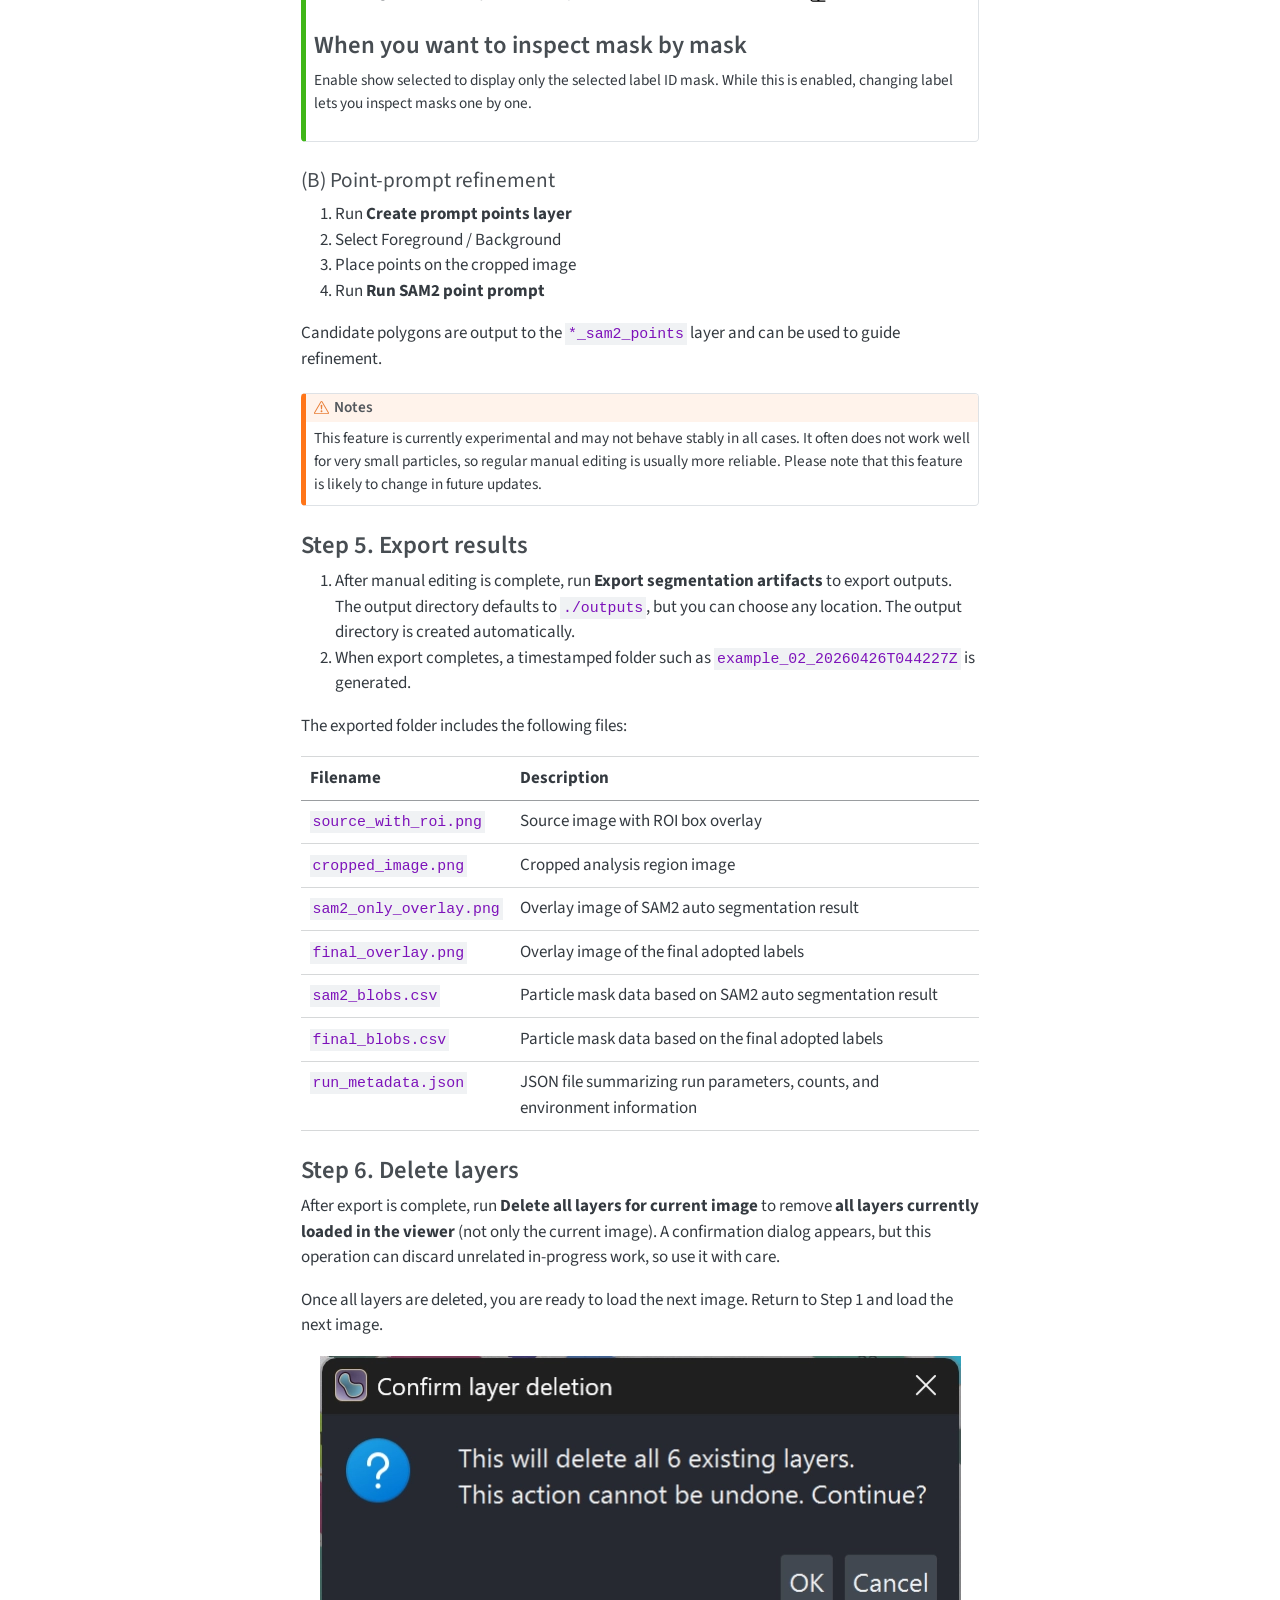
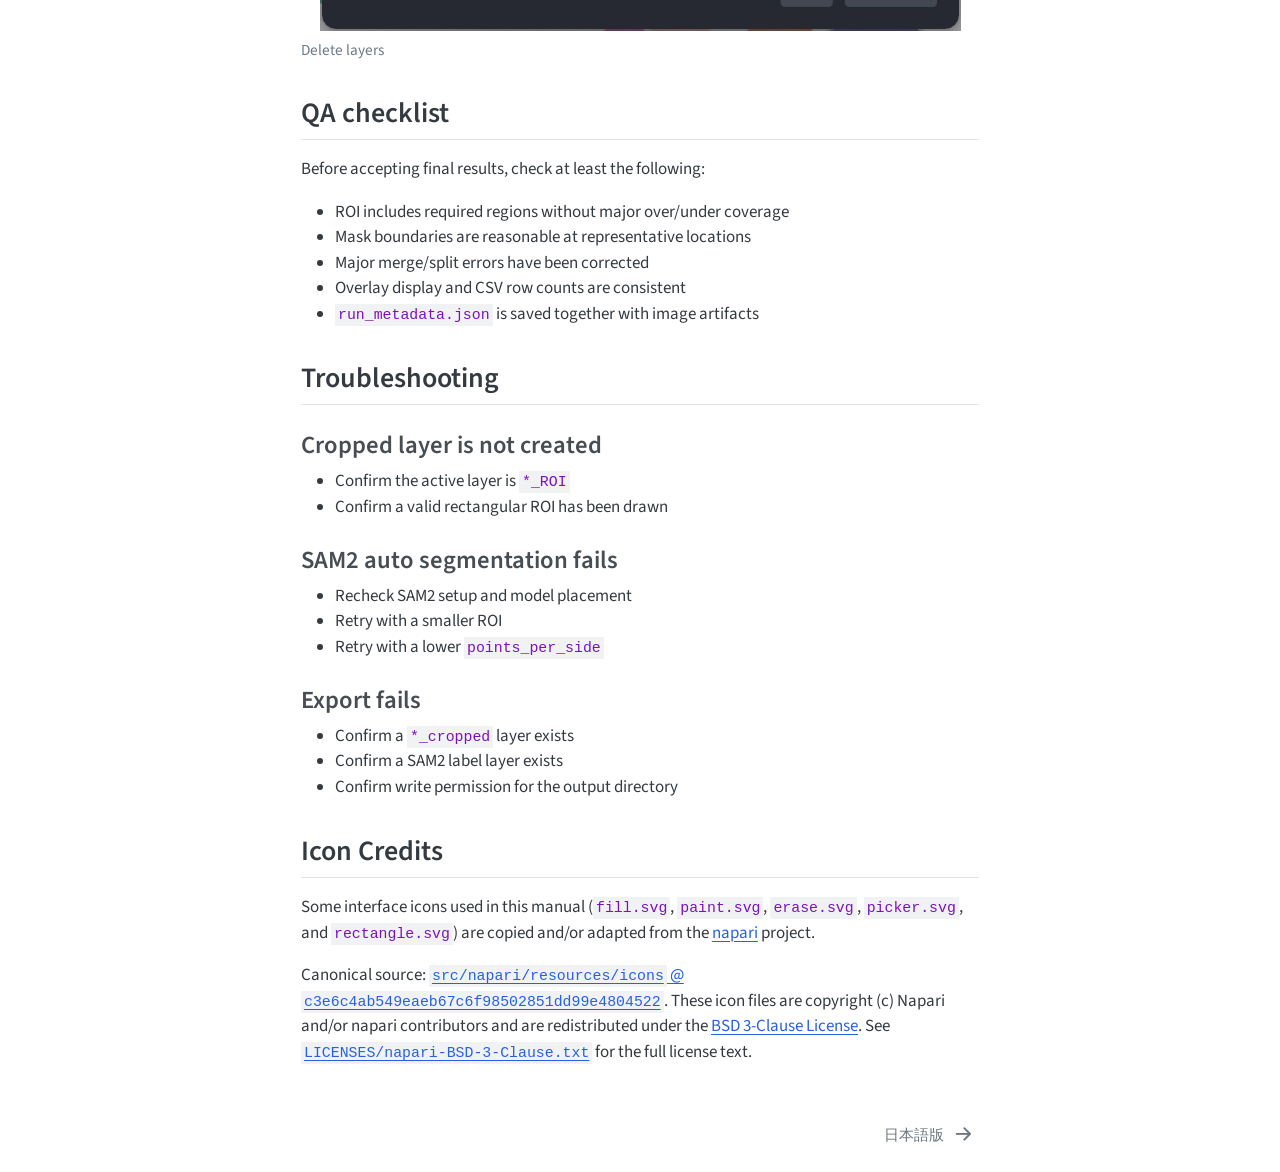
==== commit 40feb3bb: "docs: clarify napari icon attribution and license" ====
--- a/docs/index.html
+++ b/docs/index.html
@@ -615,7 +615,8 @@
 </section>
 <section id="icon-credits" class="level2">
 <h2 class="anchored" data-anchor-id="icon-credits">Icon Credits</h2>
-<p>Icons such as <em>Add Shapes</em>, <em>Paint</em>, <em>Erase</em>, and <em>Polygon</em> used in the Usage section are derived from the <a href="https://github.com/napari/napari">napari</a> open-source project (© napari contributors), distributed under the <a href="https://github.com/napari/napari/blob/main/LICENSE">BSD 3-Clause License</a>. They have been used here solely for illustrative purposes.</p>
+<p>Some interface icons used in this manual (<code>fill.svg</code>, <code>paint.svg</code>, <code>erase.svg</code>, <code>picker.svg</code>, and <code>rectangle.svg</code>) are copied and/or adapted from the <a href="https://github.com/napari/napari">napari</a> project.</p>
+<p>Canonical source: <a href="https://github.com/napari/napari/tree/c3e6c4ab549eaeb67c6f98502851dd99e4804522/src/napari/resources/icons"><code>src/napari/resources/icons</code> @ <code>c3e6c4ab549eaeb67c6f98502851dd99e4804522</code></a>. These icon files are copyright (c) Napari and/or napari contributors and are redistributed under the <a href="https://github.com/napari/napari/blob/c3e6c4ab549eaeb67c6f98502851dd99e4804522/LICENSE">BSD 3-Clause License</a>. See <a href="LICENSES/napari-BSD-3-Clause.txt"><code>LICENSES/napari-BSD-3-Clause.txt</code></a> for the full license text.</p>
 
 
 <!-- -->
@@ -1389,8 +1390,10 @@
 <span id="cb2-304"><a href="#cb2-304" aria-hidden="true" tabindex="-1"></a></span>
 <span id="cb2-305"><a href="#cb2-305" aria-hidden="true" tabindex="-1"></a><span class="fu">## Icon Credits</span></span>
 <span id="cb2-306"><a href="#cb2-306" aria-hidden="true" tabindex="-1"></a></span>
-<span id="cb2-307"><a href="#cb2-307" aria-hidden="true" tabindex="-1"></a>Icons such as *Add Shapes*, *Paint*, *Erase*, and *Polygon* used in the Usage section are derived from the <span class="co">[</span><span class="ot">napari</span><span class="co">](https://github.com/napari/napari)</span> open-source project (© napari contributors), distributed under the <span class="co">[</span><span class="ot">BSD 3-Clause License</span><span class="co">](https://github.com/napari/napari/blob/main/LICENSE)</span>.</span>
-<span id="cb2-308"><a href="#cb2-308" aria-hidden="true" tabindex="-1"></a>They have been used here solely for illustrative purposes.</span></code></pre></div><button title="Copy to Clipboard" class="code-copy-button" data-in-quarto-modal=""><i class="bi"></i></button></div>
+<span id="cb2-307"><a href="#cb2-307" aria-hidden="true" tabindex="-1"></a>Some interface icons used in this manual (<span class="in">`fill.svg`</span>, <span class="in">`paint.svg`</span>, <span class="in">`erase.svg`</span>, <span class="in">`picker.svg`</span>, and <span class="in">`rectangle.svg`</span>) are copied and/or adapted from the <span class="co">[</span><span class="ot">napari</span><span class="co">](https://github.com/napari/napari)</span> project.</span>
+<span id="cb2-308"><a href="#cb2-308" aria-hidden="true" tabindex="-1"></a></span>
+<span id="cb2-309"><a href="#cb2-309" aria-hidden="true" tabindex="-1"></a>Canonical source: <span class="co">[</span><span class="ot">`src/napari/resources/icons` @ `c3e6c4ab549eaeb67c6f98502851dd99e4804522`</span><span class="co">](https://github.com/napari/napari/tree/c3e6c4ab549eaeb67c6f98502851dd99e4804522/src/napari/resources/icons)</span>.</span>
+<span id="cb2-310"><a href="#cb2-310" aria-hidden="true" tabindex="-1"></a>These icon files are copyright (c) Napari and/or napari contributors and are redistributed under the <span class="co">[</span><span class="ot">BSD 3-Clause License</span><span class="co">](https://github.com/napari/napari/blob/c3e6c4ab549eaeb67c6f98502851dd99e4804522/LICENSE)</span>. See <span class="co">[</span><span class="ot">`LICENSES/napari-BSD-3-Clause.txt`</span><span class="co">](LICENSES/napari-BSD-3-Clause.txt)</span> for the full license text.</span></code></pre></div><button title="Copy to Clipboard" class="code-copy-button" data-in-quarto-modal=""><i class="bi"></i></button></div>
 </div></div></div></div></div>
 </div> <!-- /content -->
 
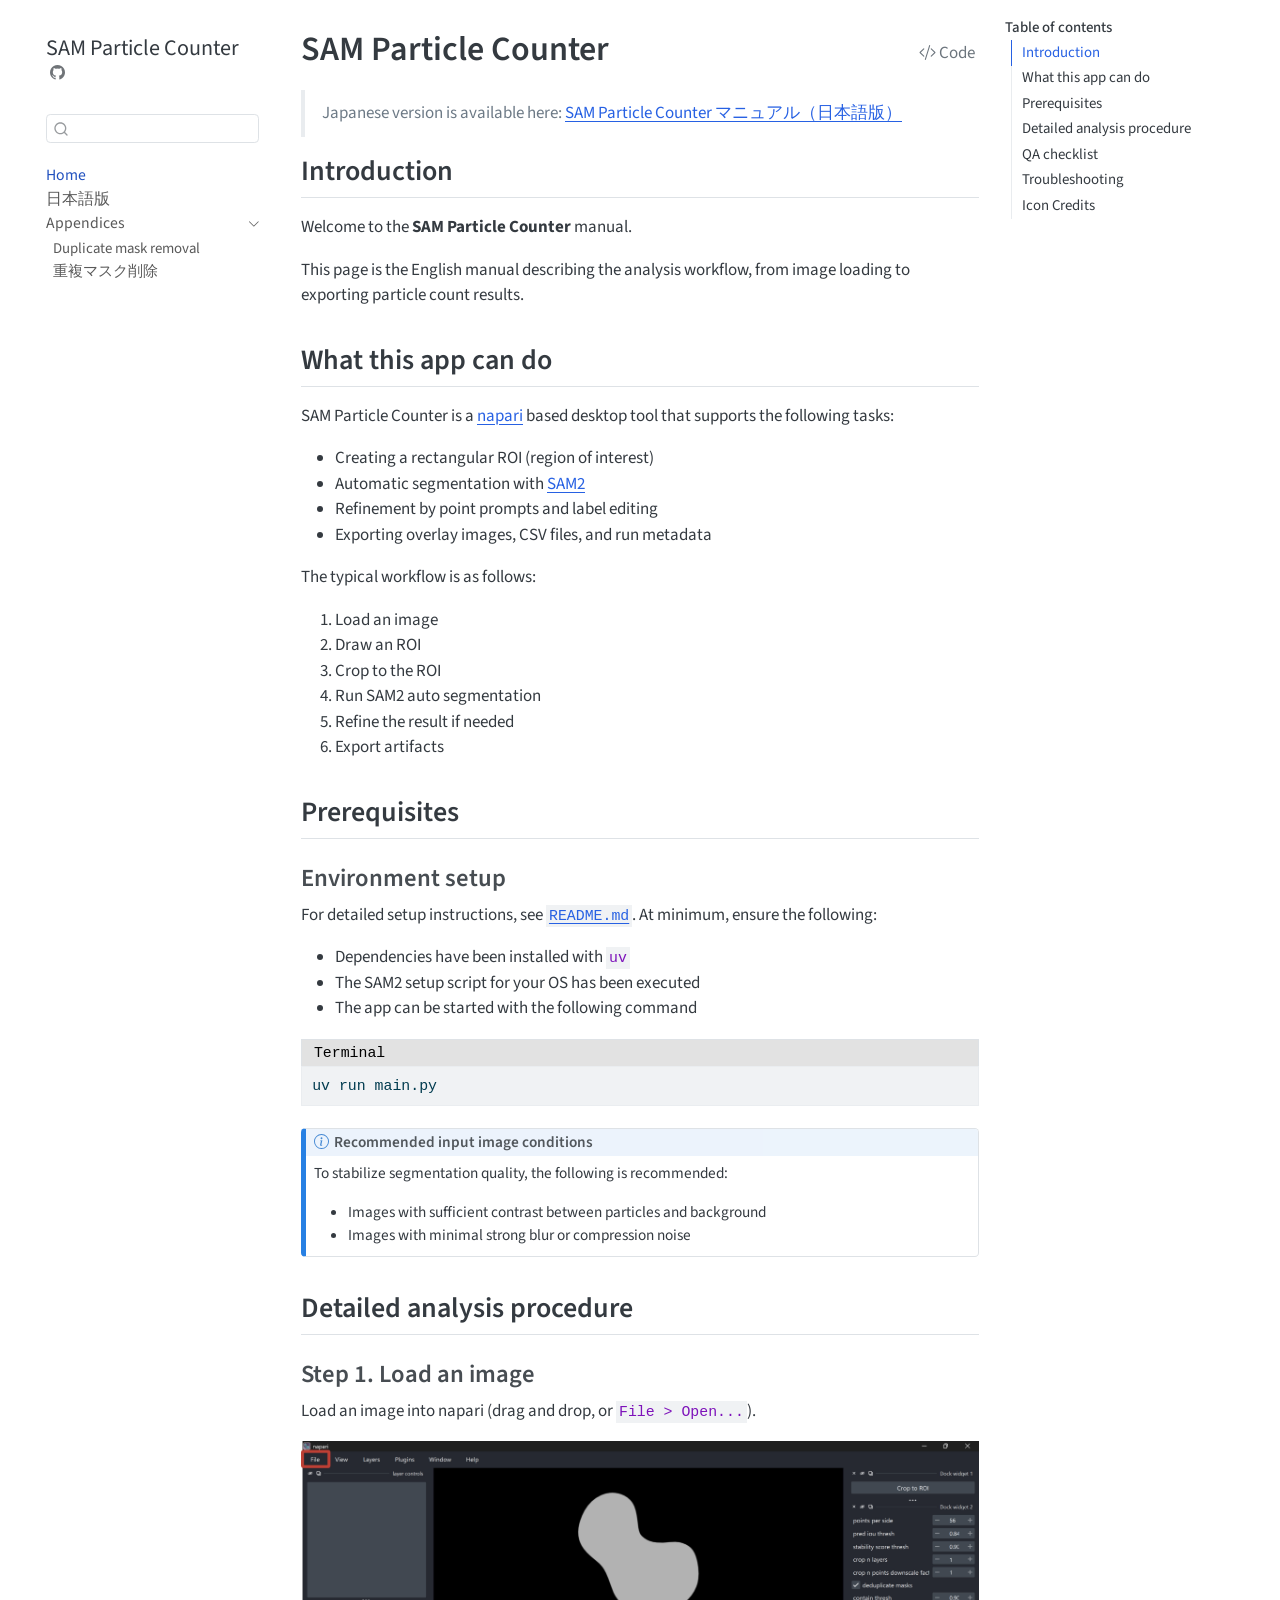
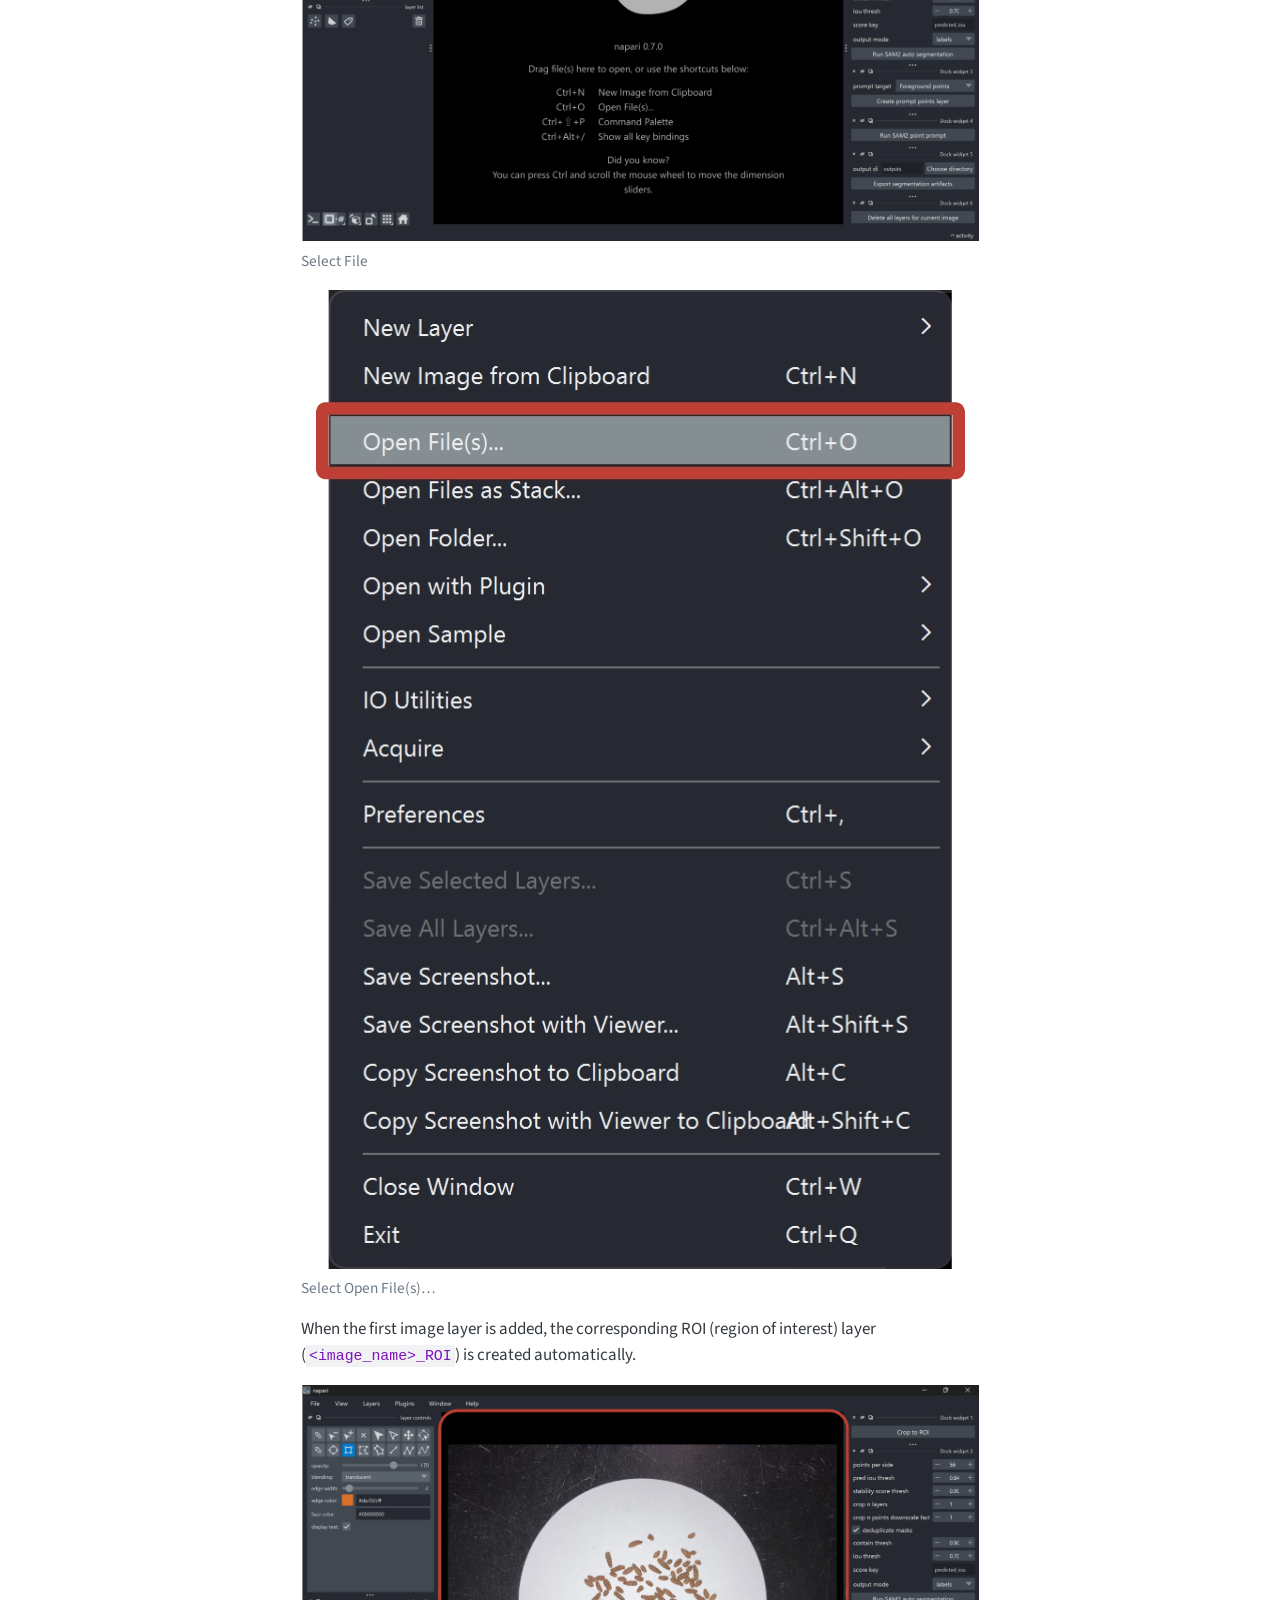
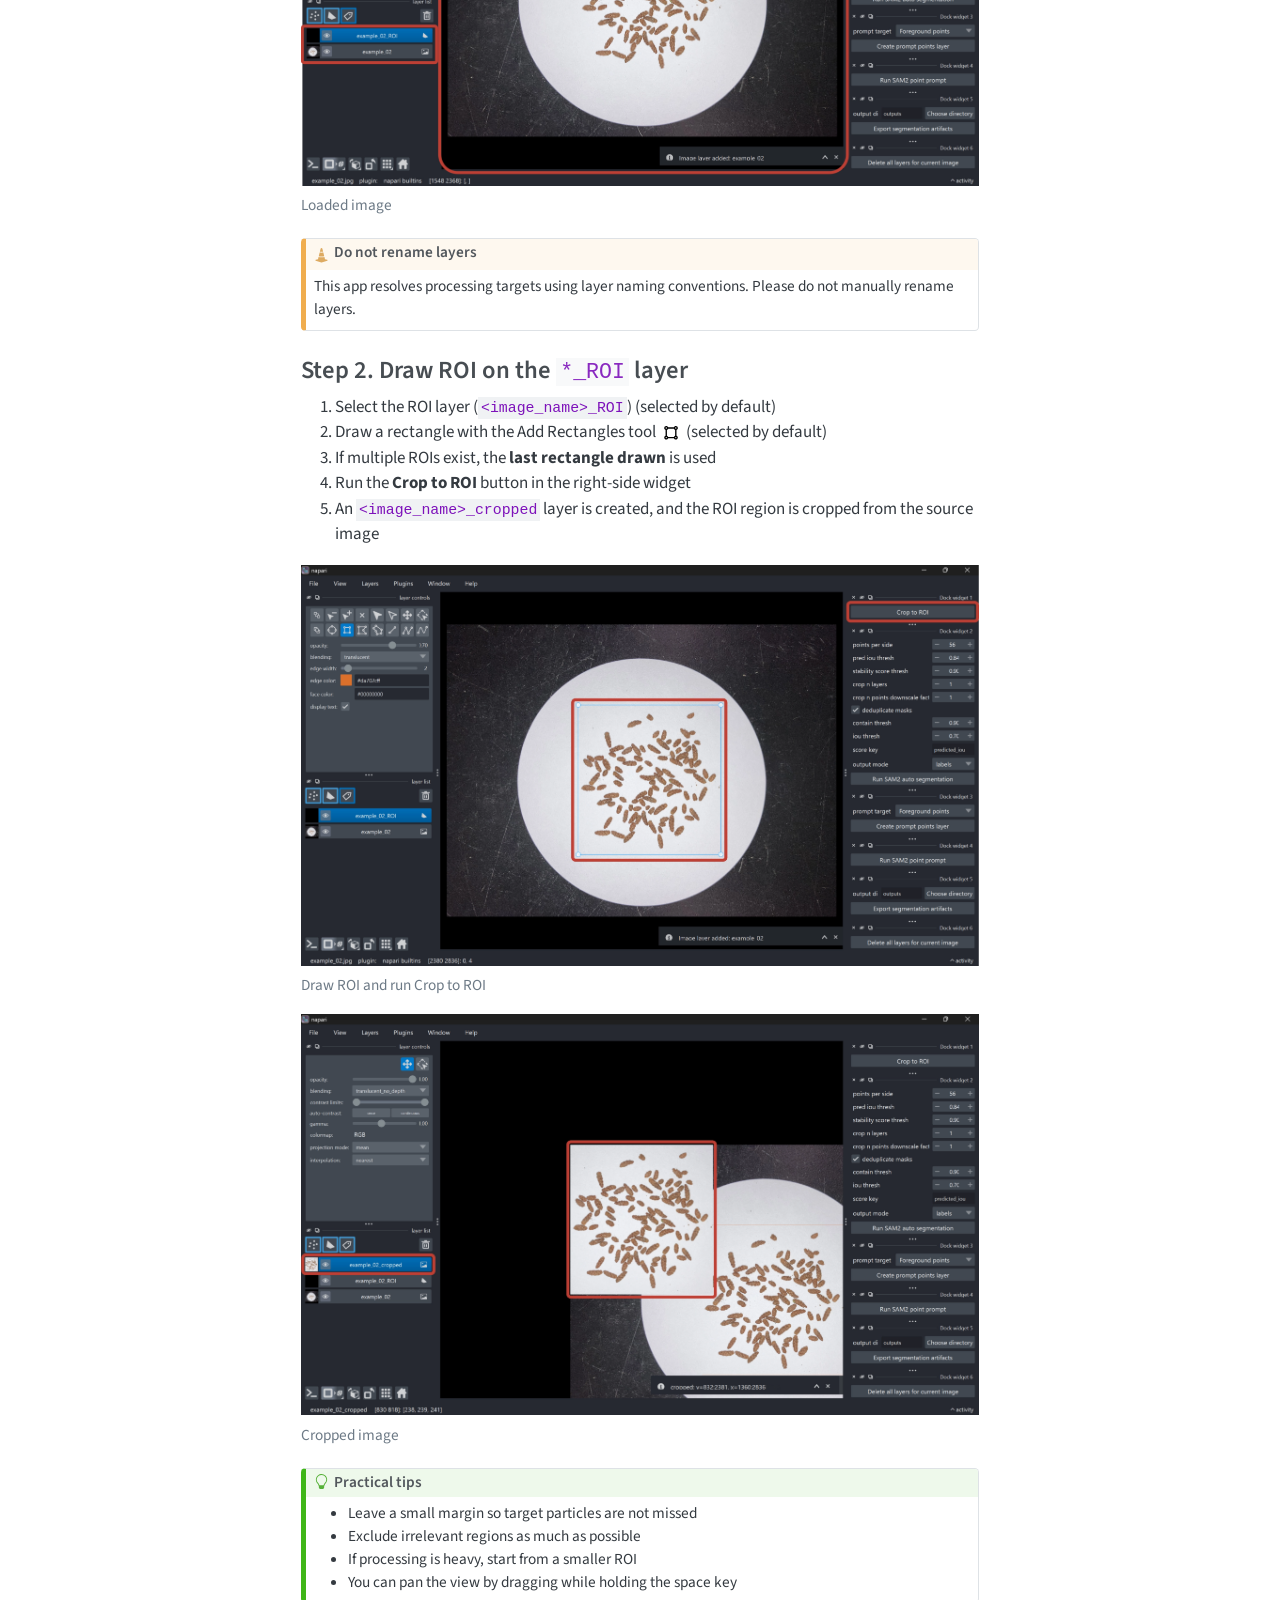
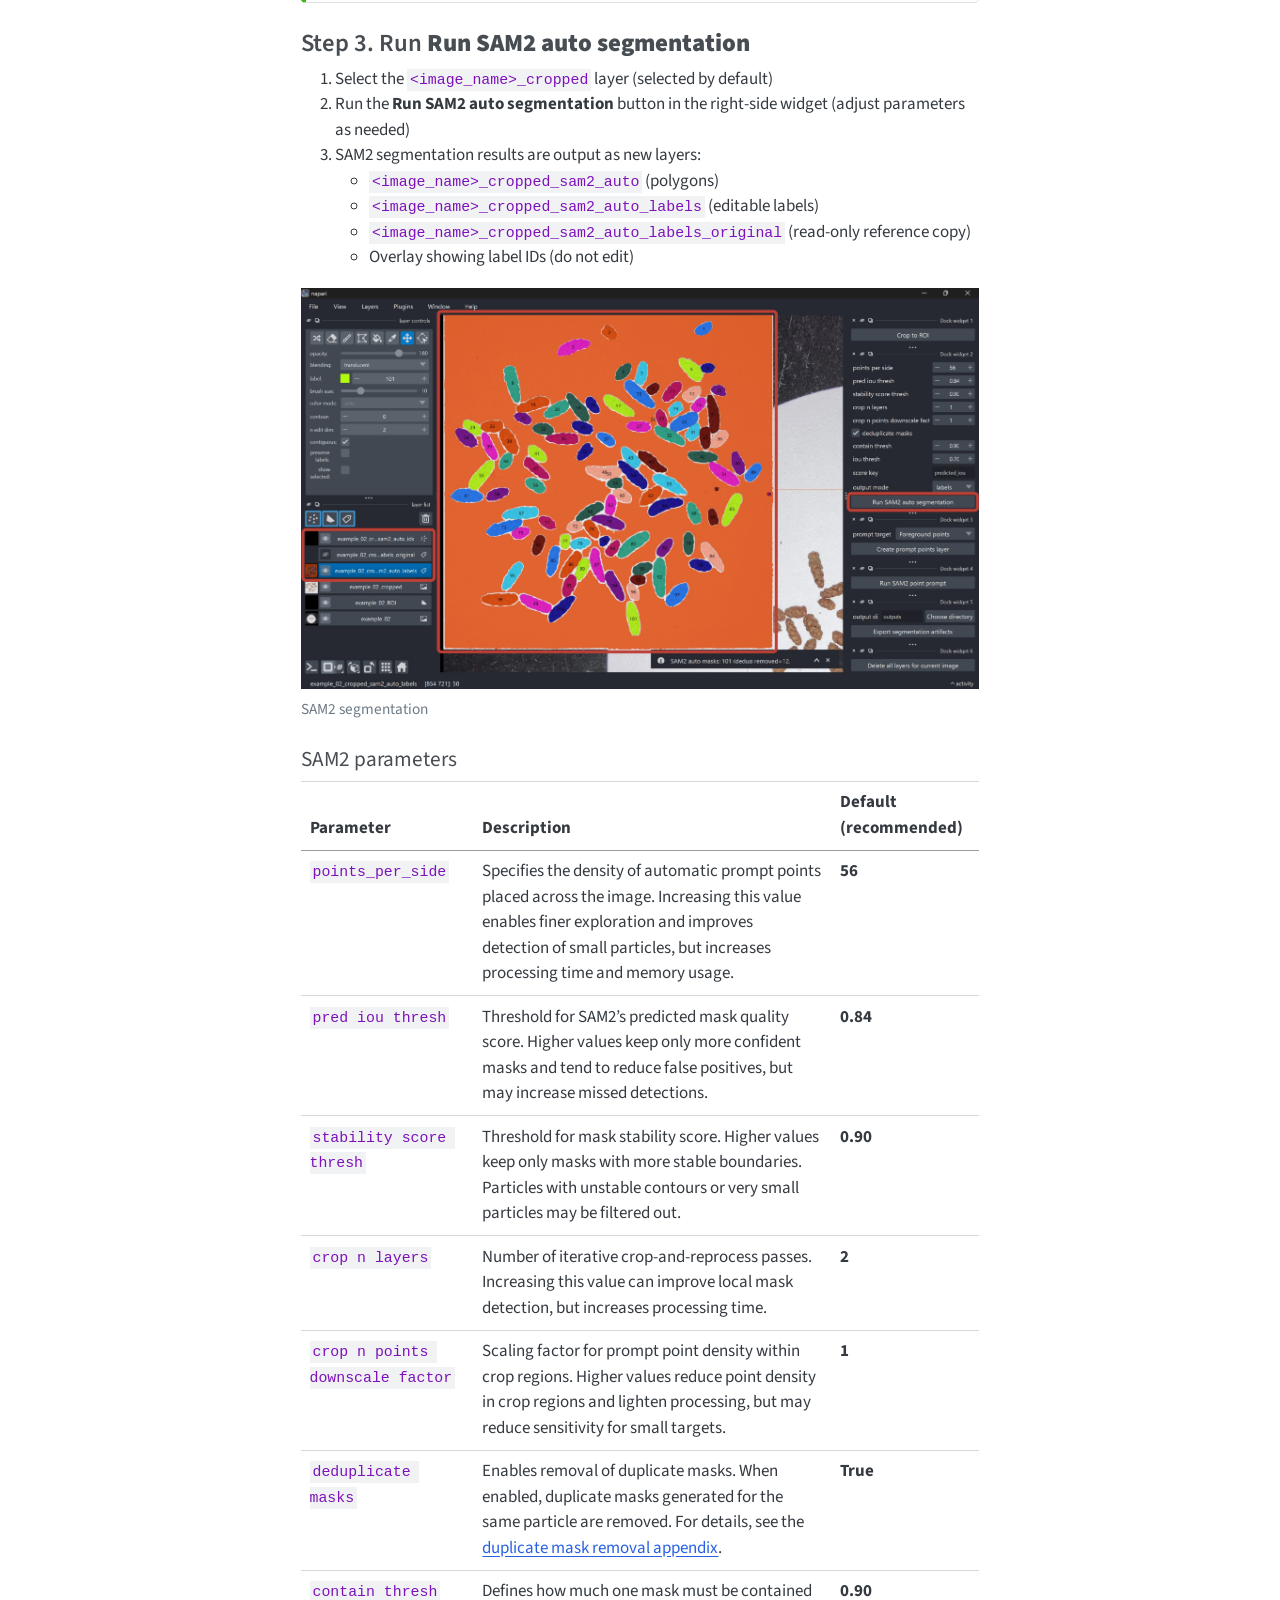
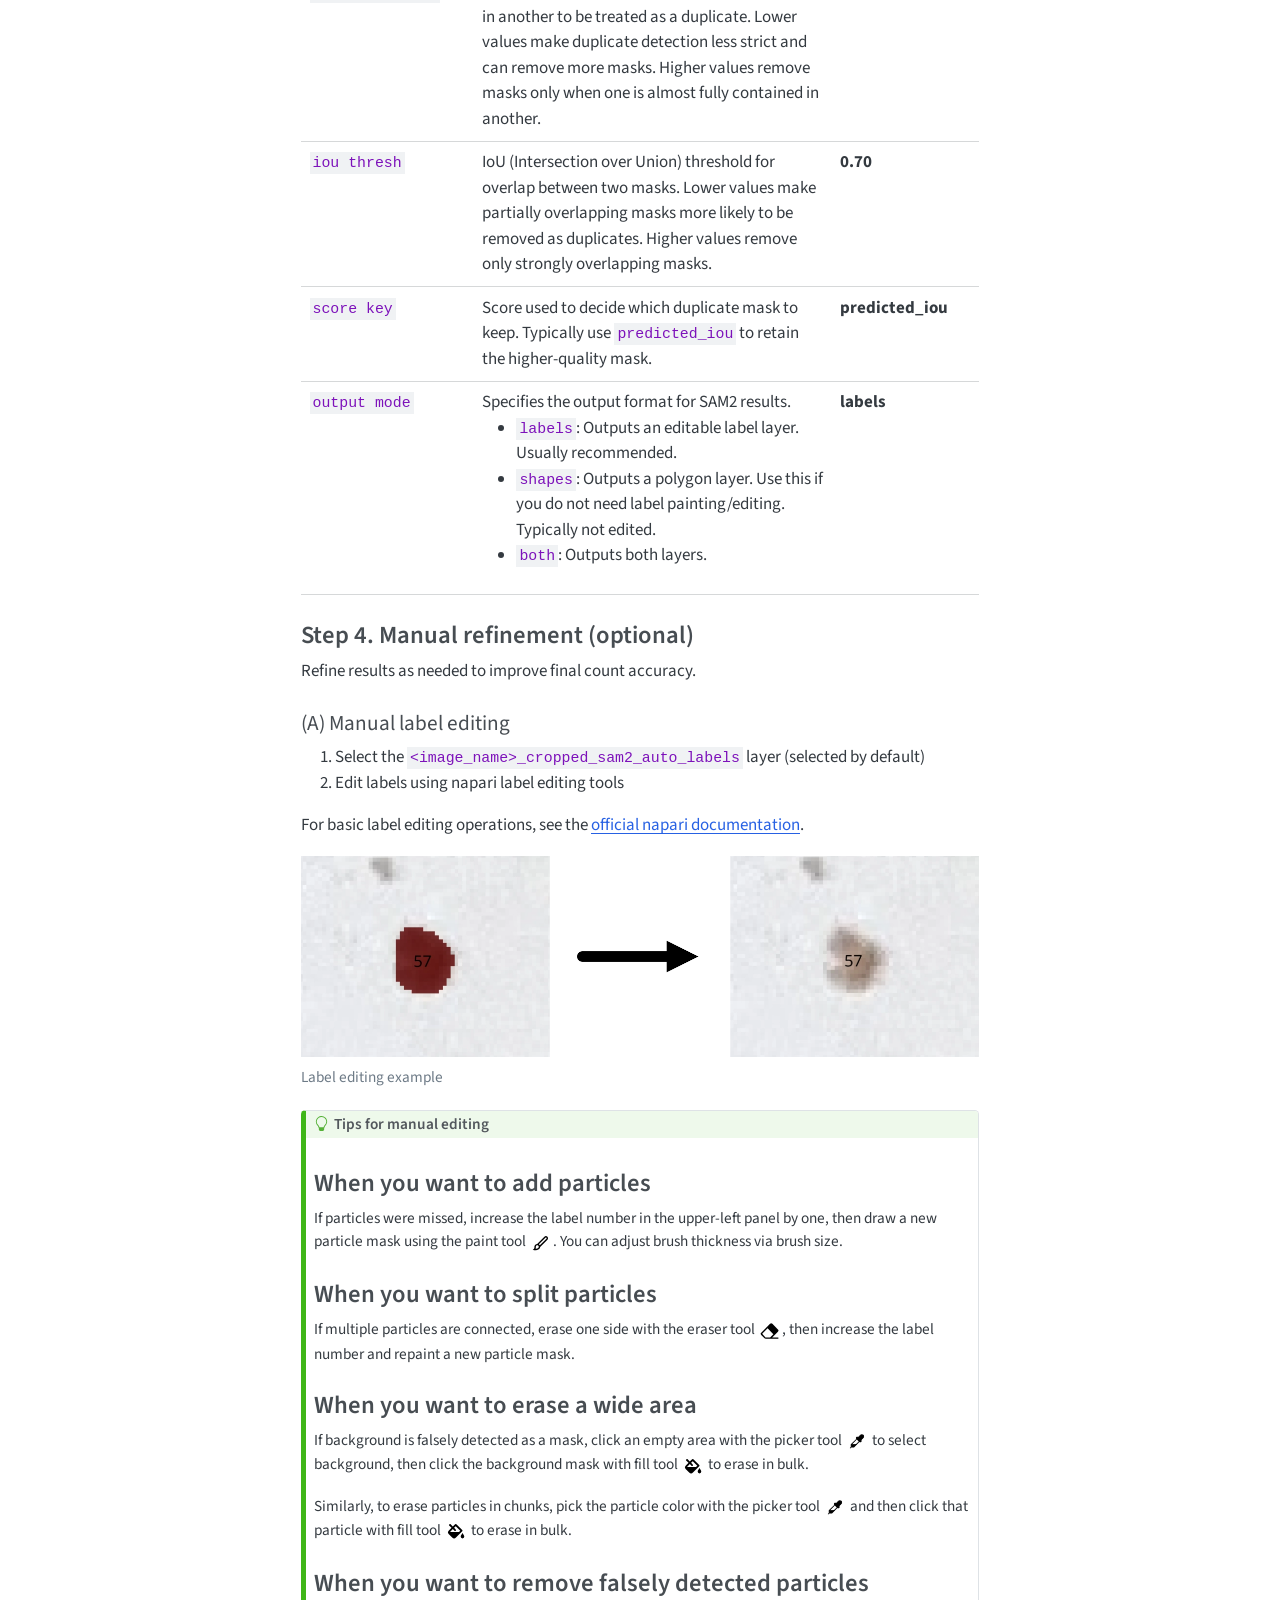
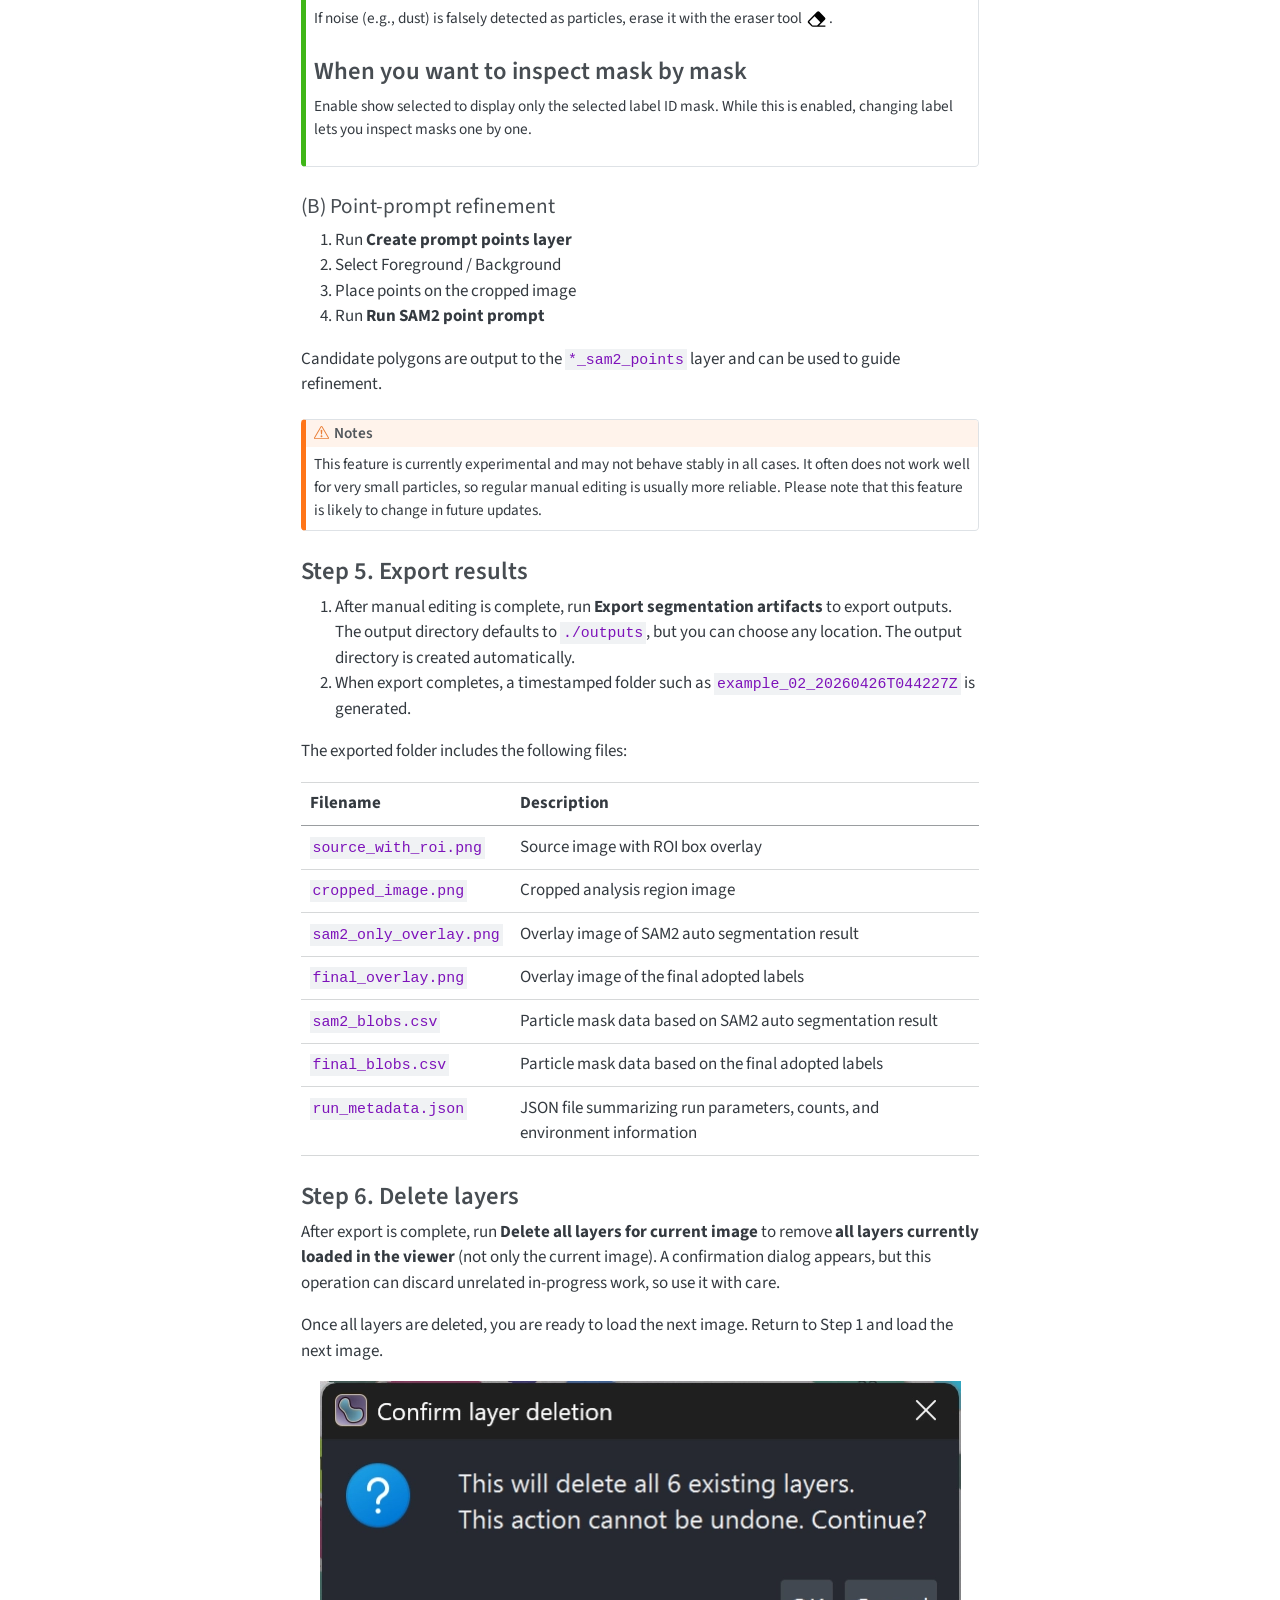
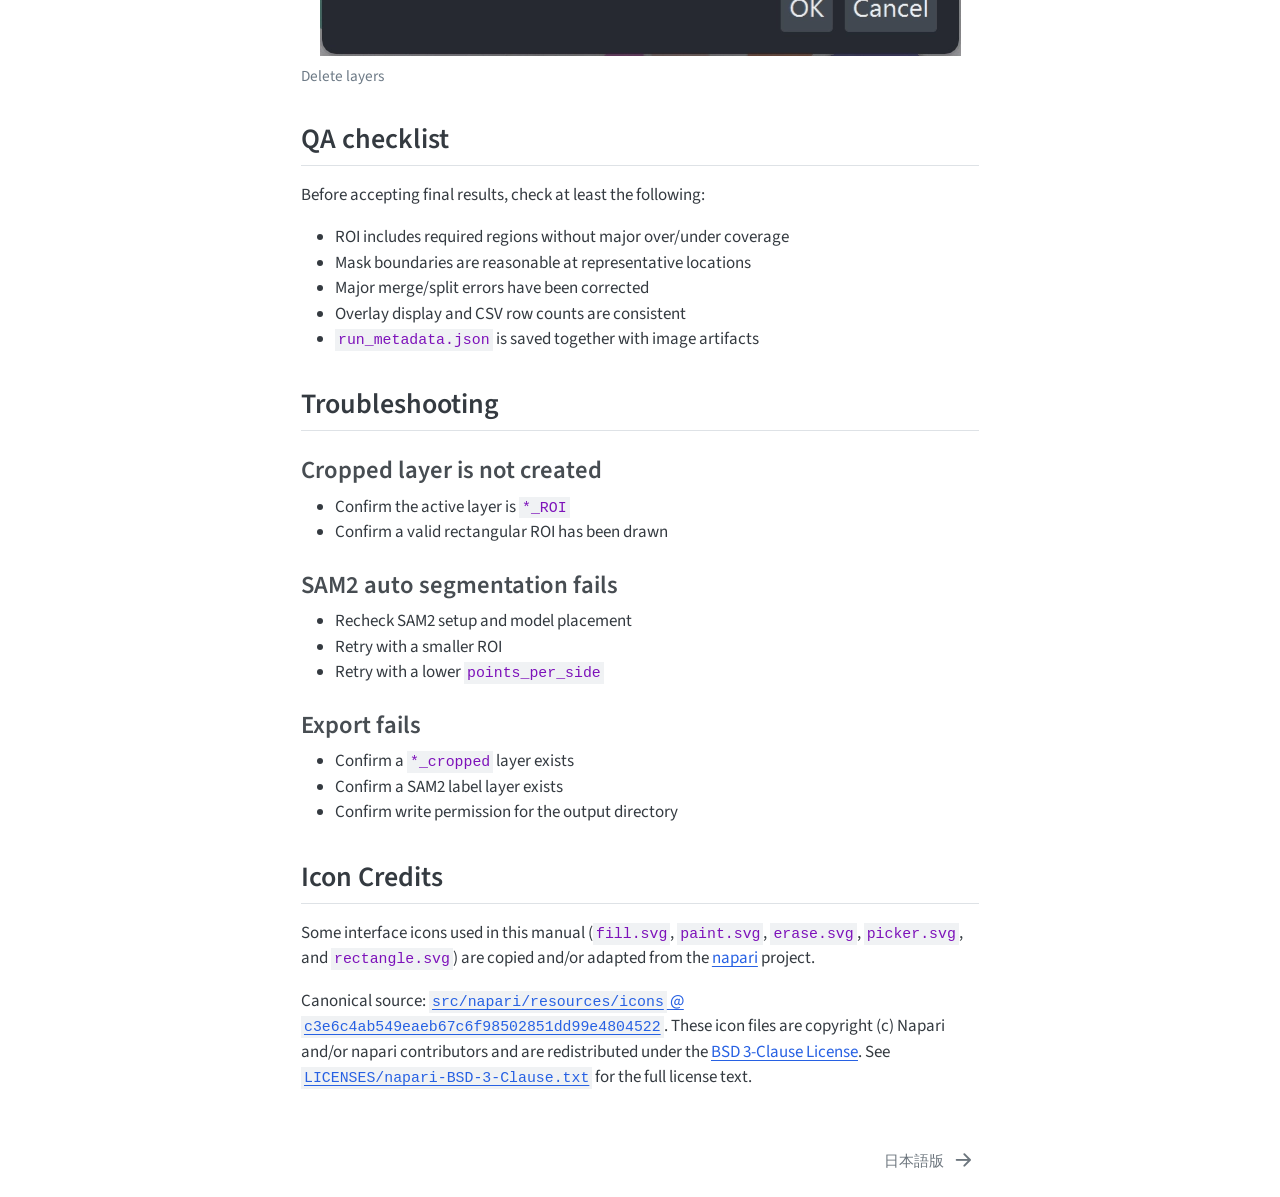
==== commit 4c3d83af: "docs: move duplicate mask appendix to separate pages" ====
--- a/docs/index.html
+++ b/docs/index.html
@@ -157,6 +157,27 @@
   <a href="./manual/index_ja.html" class="sidebar-item-text sidebar-link"><span class="chapter-title">日本語版</span></a>
   </div>
 </li>
+        <li class="sidebar-item sidebar-item-section">
+      <div class="sidebar-item-container"> 
+            <a class="sidebar-item-text sidebar-link text-start" data-bs-toggle="collapse" data-bs-target="#quarto-sidebar-section-1" role="navigation" aria-expanded="true">
+ <span class="menu-text">Appendices</span></a>
+          <a class="sidebar-item-toggle text-start" data-bs-toggle="collapse" data-bs-target="#quarto-sidebar-section-1" role="navigation" aria-expanded="true" aria-label="Toggle section">
+            <i class="bi bi-chevron-right ms-2"></i>
+          </a> 
+      </div>
+      <ul id="quarto-sidebar-section-1" class="collapse list-unstyled sidebar-section depth1 show">  
+          <li class="sidebar-item">
+  <div class="sidebar-item-container"> 
+  <a href="./appendix.html" class="sidebar-item-text sidebar-link"><span class="chapter-title">Duplicate mask removal</span></a>
+  </div>
+</li>
+          <li class="sidebar-item">
+  <div class="sidebar-item-container"> 
+  <a href="./manual/appendix_ja.html" class="sidebar-item-text sidebar-link"><span class="chapter-title">重複マスク削除</span></a>
+  </div>
+</li>
+      </ul>
+  </li>
     </ul>
     </div>
 </nav>
@@ -412,7 +433,7 @@
 </tr>
 <tr class="even">
 <td><code>deduplicate masks</code></td>
-<td>Enables removal of duplicate masks. When enabled, duplicate masks generated for the same particle are removed.</td>
+<td>Enables removal of duplicate masks. When enabled, duplicate masks generated for the same particle are removed. For details, see the <a href="./appendix.html">duplicate mask removal appendix</a>.</td>
 <td><strong>True</strong></td>
 </tr>
 <tr class="odd">
@@ -1228,172 +1249,173 @@
 <span id="cb2-142"><a href="#cb2-142" aria-hidden="true" tabindex="-1"></a><span class="ss">- </span>- <span class="in">`deduplicate masks`</span></span>
 <span id="cb2-143"><a href="#cb2-143" aria-hidden="true" tabindex="-1"></a><span class="ss">  - </span>Enables removal of duplicate masks.</span>
 <span id="cb2-144"><a href="#cb2-144" aria-hidden="true" tabindex="-1"></a>    When enabled, duplicate masks generated for the same particle are removed.</span>
-<span id="cb2-145"><a href="#cb2-145" aria-hidden="true" tabindex="-1"></a><span class="ss">  - </span>**True**</span>
-<span id="cb2-146"><a href="#cb2-146" aria-hidden="true" tabindex="-1"></a></span>
-<span id="cb2-147"><a href="#cb2-147" aria-hidden="true" tabindex="-1"></a><span class="ss">- </span>- <span class="in">`contain thresh`</span></span>
-<span id="cb2-148"><a href="#cb2-148" aria-hidden="true" tabindex="-1"></a><span class="ss">  - </span>Defines how much one mask must be contained in another to be treated as a duplicate.</span>
-<span id="cb2-149"><a href="#cb2-149" aria-hidden="true" tabindex="-1"></a>    Lower values make duplicate detection less strict and can remove more masks.</span>
-<span id="cb2-150"><a href="#cb2-150" aria-hidden="true" tabindex="-1"></a>    Higher values remove masks only when one is almost fully contained in another.</span>
-<span id="cb2-151"><a href="#cb2-151" aria-hidden="true" tabindex="-1"></a><span class="ss">  - </span>**0.90**</span>
-<span id="cb2-152"><a href="#cb2-152" aria-hidden="true" tabindex="-1"></a></span>
-<span id="cb2-153"><a href="#cb2-153" aria-hidden="true" tabindex="-1"></a><span class="ss">- </span>- <span class="in">`iou thresh`</span></span>
-<span id="cb2-154"><a href="#cb2-154" aria-hidden="true" tabindex="-1"></a><span class="ss">  - </span>IoU (Intersection over Union) threshold for overlap between two masks.</span>
-<span id="cb2-155"><a href="#cb2-155" aria-hidden="true" tabindex="-1"></a>    Lower values make partially overlapping masks more likely to be removed as duplicates.</span>
-<span id="cb2-156"><a href="#cb2-156" aria-hidden="true" tabindex="-1"></a>    Higher values remove only strongly overlapping masks.</span>
-<span id="cb2-157"><a href="#cb2-157" aria-hidden="true" tabindex="-1"></a><span class="ss">  - </span>**0.70**</span>
-<span id="cb2-158"><a href="#cb2-158" aria-hidden="true" tabindex="-1"></a></span>
-<span id="cb2-159"><a href="#cb2-159" aria-hidden="true" tabindex="-1"></a><span class="ss">- </span>- <span class="in">`score key`</span></span>
-<span id="cb2-160"><a href="#cb2-160" aria-hidden="true" tabindex="-1"></a><span class="ss">  - </span>Score used to decide which duplicate mask to keep.</span>
-<span id="cb2-161"><a href="#cb2-161" aria-hidden="true" tabindex="-1"></a>    Typically use <span class="in">`predicted_iou`</span> to retain the higher-quality mask.</span>
-<span id="cb2-162"><a href="#cb2-162" aria-hidden="true" tabindex="-1"></a><span class="ss">  - </span>**predicted_iou**</span>
-<span id="cb2-163"><a href="#cb2-163" aria-hidden="true" tabindex="-1"></a></span>
-<span id="cb2-164"><a href="#cb2-164" aria-hidden="true" tabindex="-1"></a><span class="ss">- </span>- <span class="in">`output mode`</span></span>
-<span id="cb2-165"><a href="#cb2-165" aria-hidden="true" tabindex="-1"></a><span class="ss">  - </span>Specifies the output format for SAM2 results.</span>
-<span id="cb2-166"><a href="#cb2-166" aria-hidden="true" tabindex="-1"></a><span class="ss">    - </span><span class="in">`labels`</span>: Outputs an editable label layer. Usually recommended.</span>
-<span id="cb2-167"><a href="#cb2-167" aria-hidden="true" tabindex="-1"></a><span class="ss">    - </span><span class="in">`shapes`</span>: Outputs a polygon layer. Use this if you do not need label painting/editing. Typically not edited.</span>
-<span id="cb2-168"><a href="#cb2-168" aria-hidden="true" tabindex="-1"></a><span class="ss">    - </span><span class="in">`both`</span>: Outputs both layers.</span>
-<span id="cb2-169"><a href="#cb2-169" aria-hidden="true" tabindex="-1"></a><span class="ss">  - </span>**labels**</span>
-<span id="cb2-170"><a href="#cb2-170" aria-hidden="true" tabindex="-1"></a>:::</span>
-<span id="cb2-171"><a href="#cb2-171" aria-hidden="true" tabindex="-1"></a></span>
-<span id="cb2-172"><a href="#cb2-172" aria-hidden="true" tabindex="-1"></a><span class="fu">### Step 4. Manual refinement (optional)</span></span>
-<span id="cb2-173"><a href="#cb2-173" aria-hidden="true" tabindex="-1"></a></span>
-<span id="cb2-174"><a href="#cb2-174" aria-hidden="true" tabindex="-1"></a>Refine results as needed to improve final count accuracy.</span>
-<span id="cb2-175"><a href="#cb2-175" aria-hidden="true" tabindex="-1"></a></span>
-<span id="cb2-176"><a href="#cb2-176" aria-hidden="true" tabindex="-1"></a><span class="fu">#### (A) Manual label editing</span></span>
-<span id="cb2-177"><a href="#cb2-177" aria-hidden="true" tabindex="-1"></a></span>
-<span id="cb2-178"><a href="#cb2-178" aria-hidden="true" tabindex="-1"></a><span class="ss">1. </span>Select the <span class="in">`&lt;image_name&gt;_cropped_sam2_auto_labels`</span> layer (selected by default)</span>
-<span id="cb2-179"><a href="#cb2-179" aria-hidden="true" tabindex="-1"></a><span class="ss">2. </span>Edit labels using napari label editing tools</span>
-<span id="cb2-180"><a href="#cb2-180" aria-hidden="true" tabindex="-1"></a></span>
-<span id="cb2-181"><a href="#cb2-181" aria-hidden="true" tabindex="-1"></a>For basic label editing operations, see the <span class="co">[</span><span class="ot">official napari documentation</span><span class="co">](https://napari.org/stable/howtos/layers/labels.html#creating-deleting-merging-and-splitting-connected-components)</span>.</span>
-<span id="cb2-182"><a href="#cb2-182" aria-hidden="true" tabindex="-1"></a></span>
-<span id="cb2-183"><a href="#cb2-183" aria-hidden="true" tabindex="-1"></a><span class="al">![Label editing example](manual/assets/manual_refinement_01.webp)</span></span>
-<span id="cb2-184"><a href="#cb2-184" aria-hidden="true" tabindex="-1"></a></span>
-<span id="cb2-185"><a href="#cb2-185" aria-hidden="true" tabindex="-1"></a>::: {.callout-tip}</span>
-<span id="cb2-186"><a href="#cb2-186" aria-hidden="true" tabindex="-1"></a><span class="fu">## Tips for manual editing</span></span>
-<span id="cb2-187"><a href="#cb2-187" aria-hidden="true" tabindex="-1"></a></span>
-<span id="cb2-188"><a href="#cb2-188" aria-hidden="true" tabindex="-1"></a><span class="fu">### When you want to add particles</span></span>
-<span id="cb2-189"><a href="#cb2-189" aria-hidden="true" tabindex="-1"></a></span>
-<span id="cb2-190"><a href="#cb2-190" aria-hidden="true" tabindex="-1"></a>If particles were missed, increase the label number in the upper-left panel by one, then draw a new particle mask using the paint tool <span class="al">![](manual/assets/icons/paint.svg)</span>{width="24"}.</span>
-<span id="cb2-191"><a href="#cb2-191" aria-hidden="true" tabindex="-1"></a>You can adjust brush thickness via brush size.</span>
-<span id="cb2-192"><a href="#cb2-192" aria-hidden="true" tabindex="-1"></a></span>
-<span id="cb2-193"><a href="#cb2-193" aria-hidden="true" tabindex="-1"></a><span class="fu">### When you want to split particles</span></span>
-<span id="cb2-194"><a href="#cb2-194" aria-hidden="true" tabindex="-1"></a></span>
-<span id="cb2-195"><a href="#cb2-195" aria-hidden="true" tabindex="-1"></a>If multiple particles are connected, erase one side with the eraser tool <span class="al">![](manual/assets/icons/erase.svg)</span>{width="24"}, then increase the label number and repaint a new particle mask.</span>
-<span id="cb2-196"><a href="#cb2-196" aria-hidden="true" tabindex="-1"></a></span>
-<span id="cb2-197"><a href="#cb2-197" aria-hidden="true" tabindex="-1"></a><span class="fu">### When you want to erase a wide area</span></span>
-<span id="cb2-198"><a href="#cb2-198" aria-hidden="true" tabindex="-1"></a></span>
-<span id="cb2-199"><a href="#cb2-199" aria-hidden="true" tabindex="-1"></a>If background is falsely detected as a mask, click an empty area with the picker tool <span class="al">![](manual/assets/icons/picker.svg)</span>{width="24"} to select background, then click the background mask with fill tool <span class="al">![](manual/assets/icons/fill.svg)</span>{width="24"} to erase in bulk.</span>
-<span id="cb2-200"><a href="#cb2-200" aria-hidden="true" tabindex="-1"></a></span>
-<span id="cb2-201"><a href="#cb2-201" aria-hidden="true" tabindex="-1"></a>Similarly, to erase particles in chunks, pick the particle color with the picker tool <span class="al">![](manual/assets/icons/picker.svg)</span>{width="24"} and then click that particle with fill tool <span class="al">![](manual/assets/icons/fill.svg)</span>{width="24"} to erase in bulk.</span>
-<span id="cb2-202"><a href="#cb2-202" aria-hidden="true" tabindex="-1"></a></span>
-<span id="cb2-203"><a href="#cb2-203" aria-hidden="true" tabindex="-1"></a><span class="fu">### When you want to remove falsely detected particles</span></span>
-<span id="cb2-204"><a href="#cb2-204" aria-hidden="true" tabindex="-1"></a></span>
-<span id="cb2-205"><a href="#cb2-205" aria-hidden="true" tabindex="-1"></a>If noise (e.g., dust) is falsely detected as particles, erase it with the eraser tool <span class="al">![](manual/assets/icons/erase.svg)</span>{width="24"}.</span>
-<span id="cb2-206"><a href="#cb2-206" aria-hidden="true" tabindex="-1"></a></span>
-<span id="cb2-207"><a href="#cb2-207" aria-hidden="true" tabindex="-1"></a><span class="fu">### When you want to inspect mask by mask</span></span>
-<span id="cb2-208"><a href="#cb2-208" aria-hidden="true" tabindex="-1"></a></span>
-<span id="cb2-209"><a href="#cb2-209" aria-hidden="true" tabindex="-1"></a>Enable show selected to display only the selected label ID mask.</span>
-<span id="cb2-210"><a href="#cb2-210" aria-hidden="true" tabindex="-1"></a>While this is enabled, changing label lets you inspect masks one by one.</span>
-<span id="cb2-211"><a href="#cb2-211" aria-hidden="true" tabindex="-1"></a>:::</span>
-<span id="cb2-212"><a href="#cb2-212" aria-hidden="true" tabindex="-1"></a></span>
-<span id="cb2-213"><a href="#cb2-213" aria-hidden="true" tabindex="-1"></a><span class="fu">#### (B) Point-prompt refinement</span></span>
-<span id="cb2-214"><a href="#cb2-214" aria-hidden="true" tabindex="-1"></a></span>
-<span id="cb2-215"><a href="#cb2-215" aria-hidden="true" tabindex="-1"></a><span class="ss">1. </span>Run **Create prompt points layer**</span>
-<span id="cb2-216"><a href="#cb2-216" aria-hidden="true" tabindex="-1"></a><span class="ss">2. </span>Select Foreground / Background</span>
-<span id="cb2-217"><a href="#cb2-217" aria-hidden="true" tabindex="-1"></a><span class="ss">3. </span>Place points on the cropped image</span>
-<span id="cb2-218"><a href="#cb2-218" aria-hidden="true" tabindex="-1"></a><span class="ss">4. </span>Run **Run SAM2 point prompt**</span>
-<span id="cb2-219"><a href="#cb2-219" aria-hidden="true" tabindex="-1"></a></span>
-<span id="cb2-220"><a href="#cb2-220" aria-hidden="true" tabindex="-1"></a>Candidate polygons are output to the <span class="in">`*_sam2_points`</span> layer and can be used to guide refinement.</span>
-<span id="cb2-221"><a href="#cb2-221" aria-hidden="true" tabindex="-1"></a></span>
-<span id="cb2-222"><a href="#cb2-222" aria-hidden="true" tabindex="-1"></a>::: {.callout-warning}</span>
-<span id="cb2-223"><a href="#cb2-223" aria-hidden="true" tabindex="-1"></a><span class="fu">## Notes</span></span>
-<span id="cb2-224"><a href="#cb2-224" aria-hidden="true" tabindex="-1"></a></span>
-<span id="cb2-225"><a href="#cb2-225" aria-hidden="true" tabindex="-1"></a>This feature is currently experimental and may not behave stably in all cases.</span>
-<span id="cb2-226"><a href="#cb2-226" aria-hidden="true" tabindex="-1"></a>It often does not work well for very small particles, so regular manual editing is usually more reliable.</span>
-<span id="cb2-227"><a href="#cb2-227" aria-hidden="true" tabindex="-1"></a>Please note that this feature is likely to change in future updates.</span>
-<span id="cb2-228"><a href="#cb2-228" aria-hidden="true" tabindex="-1"></a>:::</span>
-<span id="cb2-229"><a href="#cb2-229" aria-hidden="true" tabindex="-1"></a></span>
-<span id="cb2-230"><a href="#cb2-230" aria-hidden="true" tabindex="-1"></a><span class="fu">### Step 5. Export results</span></span>
-<span id="cb2-231"><a href="#cb2-231" aria-hidden="true" tabindex="-1"></a></span>
-<span id="cb2-232"><a href="#cb2-232" aria-hidden="true" tabindex="-1"></a><span class="ss">1. </span>After manual editing is complete, run **Export segmentation artifacts** to export outputs.</span>
-<span id="cb2-233"><a href="#cb2-233" aria-hidden="true" tabindex="-1"></a>   The output directory defaults to <span class="in">`./outputs`</span>, but you can choose any location.</span>
-<span id="cb2-234"><a href="#cb2-234" aria-hidden="true" tabindex="-1"></a>   The output directory is created automatically.</span>
-<span id="cb2-235"><a href="#cb2-235" aria-hidden="true" tabindex="-1"></a><span class="ss">2. </span>When export completes, a timestamped folder such as <span class="in">`example_02_20260426T044227Z`</span> is generated.</span>
-<span id="cb2-236"><a href="#cb2-236" aria-hidden="true" tabindex="-1"></a></span>
-<span id="cb2-237"><a href="#cb2-237" aria-hidden="true" tabindex="-1"></a>The exported folder includes the following files:</span>
-<span id="cb2-238"><a href="#cb2-238" aria-hidden="true" tabindex="-1"></a></span>
-<span id="cb2-239"><a href="#cb2-239" aria-hidden="true" tabindex="-1"></a>::: {.list-table}</span>
-<span id="cb2-240"><a href="#cb2-240" aria-hidden="true" tabindex="-1"></a></span>
-<span id="cb2-241"><a href="#cb2-241" aria-hidden="true" tabindex="-1"></a><span class="ss">- </span>- Filename</span>
-<span id="cb2-242"><a href="#cb2-242" aria-hidden="true" tabindex="-1"></a><span class="ss">  - </span>Description</span>
-<span id="cb2-243"><a href="#cb2-243" aria-hidden="true" tabindex="-1"></a></span>
-<span id="cb2-244"><a href="#cb2-244" aria-hidden="true" tabindex="-1"></a><span class="ss">- </span>- <span class="in">`source_with_roi.png`</span></span>
-<span id="cb2-245"><a href="#cb2-245" aria-hidden="true" tabindex="-1"></a><span class="ss">  - </span>Source image with ROI box overlay</span>
-<span id="cb2-246"><a href="#cb2-246" aria-hidden="true" tabindex="-1"></a></span>
-<span id="cb2-247"><a href="#cb2-247" aria-hidden="true" tabindex="-1"></a><span class="ss">- </span>- <span class="in">`cropped_image.png`</span></span>
-<span id="cb2-248"><a href="#cb2-248" aria-hidden="true" tabindex="-1"></a><span class="ss">  - </span>Cropped analysis region image</span>
-<span id="cb2-249"><a href="#cb2-249" aria-hidden="true" tabindex="-1"></a></span>
-<span id="cb2-250"><a href="#cb2-250" aria-hidden="true" tabindex="-1"></a><span class="ss">- </span>- <span class="in">`sam2_only_overlay.png`</span></span>
-<span id="cb2-251"><a href="#cb2-251" aria-hidden="true" tabindex="-1"></a><span class="ss">  - </span>Overlay image of SAM2 auto segmentation result</span>
-<span id="cb2-252"><a href="#cb2-252" aria-hidden="true" tabindex="-1"></a></span>
-<span id="cb2-253"><a href="#cb2-253" aria-hidden="true" tabindex="-1"></a><span class="ss">- </span>- <span class="in">`final_overlay.png`</span></span>
-<span id="cb2-254"><a href="#cb2-254" aria-hidden="true" tabindex="-1"></a><span class="ss">  - </span>Overlay image of the final adopted labels</span>
-<span id="cb2-255"><a href="#cb2-255" aria-hidden="true" tabindex="-1"></a></span>
-<span id="cb2-256"><a href="#cb2-256" aria-hidden="true" tabindex="-1"></a><span class="ss">- </span>- <span class="in">`sam2_blobs.csv`</span></span>
-<span id="cb2-257"><a href="#cb2-257" aria-hidden="true" tabindex="-1"></a><span class="ss">  - </span>Particle mask data based on SAM2 auto segmentation result</span>
-<span id="cb2-258"><a href="#cb2-258" aria-hidden="true" tabindex="-1"></a></span>
-<span id="cb2-259"><a href="#cb2-259" aria-hidden="true" tabindex="-1"></a><span class="ss">- </span>- <span class="in">`final_blobs.csv`</span></span>
-<span id="cb2-260"><a href="#cb2-260" aria-hidden="true" tabindex="-1"></a><span class="ss">  - </span>Particle mask data based on the final adopted labels</span>
-<span id="cb2-261"><a href="#cb2-261" aria-hidden="true" tabindex="-1"></a></span>
-<span id="cb2-262"><a href="#cb2-262" aria-hidden="true" tabindex="-1"></a><span class="ss">- </span>- <span class="in">`run_metadata.json`</span></span>
-<span id="cb2-263"><a href="#cb2-263" aria-hidden="true" tabindex="-1"></a><span class="ss">  - </span>JSON file summarizing run parameters, counts, and environment information</span>
-<span id="cb2-264"><a href="#cb2-264" aria-hidden="true" tabindex="-1"></a>:::</span>
-<span id="cb2-265"><a href="#cb2-265" aria-hidden="true" tabindex="-1"></a></span>
-<span id="cb2-266"><a href="#cb2-266" aria-hidden="true" tabindex="-1"></a><span class="fu">### Step 6. Delete layers</span></span>
-<span id="cb2-267"><a href="#cb2-267" aria-hidden="true" tabindex="-1"></a></span>
-<span id="cb2-268"><a href="#cb2-268" aria-hidden="true" tabindex="-1"></a>After export is complete, run **Delete all layers for current image** to remove **all layers currently loaded in the viewer** (not only the current image).</span>
-<span id="cb2-269"><a href="#cb2-269" aria-hidden="true" tabindex="-1"></a>A confirmation dialog appears, but this operation can discard unrelated in-progress work, so use it with care.</span>
-<span id="cb2-270"><a href="#cb2-270" aria-hidden="true" tabindex="-1"></a></span>
-<span id="cb2-271"><a href="#cb2-271" aria-hidden="true" tabindex="-1"></a>Once all layers are deleted, you are ready to load the next image.</span>
-<span id="cb2-272"><a href="#cb2-272" aria-hidden="true" tabindex="-1"></a>Return to Step 1 and load the next image.</span>
-<span id="cb2-273"><a href="#cb2-273" aria-hidden="true" tabindex="-1"></a></span>
-<span id="cb2-274"><a href="#cb2-274" aria-hidden="true" tabindex="-1"></a><span class="al">![Delete layers](manual/assets/delete_all_layers.webp)</span></span>
-<span id="cb2-275"><a href="#cb2-275" aria-hidden="true" tabindex="-1"></a></span>
-<span id="cb2-276"><a href="#cb2-276" aria-hidden="true" tabindex="-1"></a><span class="fu">## QA checklist</span></span>
-<span id="cb2-277"><a href="#cb2-277" aria-hidden="true" tabindex="-1"></a></span>
-<span id="cb2-278"><a href="#cb2-278" aria-hidden="true" tabindex="-1"></a>Before accepting final results, check at least the following:</span>
-<span id="cb2-279"><a href="#cb2-279" aria-hidden="true" tabindex="-1"></a></span>
-<span id="cb2-280"><a href="#cb2-280" aria-hidden="true" tabindex="-1"></a><span class="ss">- </span>ROI includes required regions without major over/under coverage</span>
-<span id="cb2-281"><a href="#cb2-281" aria-hidden="true" tabindex="-1"></a><span class="ss">- </span>Mask boundaries are reasonable at representative locations</span>
-<span id="cb2-282"><a href="#cb2-282" aria-hidden="true" tabindex="-1"></a><span class="ss">- </span>Major merge/split errors have been corrected</span>
-<span id="cb2-283"><a href="#cb2-283" aria-hidden="true" tabindex="-1"></a><span class="ss">- </span>Overlay display and CSV row counts are consistent</span>
-<span id="cb2-284"><a href="#cb2-284" aria-hidden="true" tabindex="-1"></a><span class="ss">- </span><span class="in">`run_metadata.json`</span> is saved together with image artifacts</span>
-<span id="cb2-285"><a href="#cb2-285" aria-hidden="true" tabindex="-1"></a></span>
-<span id="cb2-286"><a href="#cb2-286" aria-hidden="true" tabindex="-1"></a><span class="fu">## Troubleshooting</span></span>
-<span id="cb2-287"><a href="#cb2-287" aria-hidden="true" tabindex="-1"></a></span>
-<span id="cb2-288"><a href="#cb2-288" aria-hidden="true" tabindex="-1"></a><span class="fu">### Cropped layer is not created</span></span>
-<span id="cb2-289"><a href="#cb2-289" aria-hidden="true" tabindex="-1"></a></span>
-<span id="cb2-290"><a href="#cb2-290" aria-hidden="true" tabindex="-1"></a><span class="ss">- </span>Confirm the active layer is <span class="in">`*_ROI`</span></span>
-<span id="cb2-291"><a href="#cb2-291" aria-hidden="true" tabindex="-1"></a><span class="ss">- </span>Confirm a valid rectangular ROI has been drawn</span>
-<span id="cb2-292"><a href="#cb2-292" aria-hidden="true" tabindex="-1"></a></span>
-<span id="cb2-293"><a href="#cb2-293" aria-hidden="true" tabindex="-1"></a><span class="fu">### SAM2 auto segmentation fails</span></span>
-<span id="cb2-294"><a href="#cb2-294" aria-hidden="true" tabindex="-1"></a></span>
-<span id="cb2-295"><a href="#cb2-295" aria-hidden="true" tabindex="-1"></a><span class="ss">- </span>Recheck SAM2 setup and model placement</span>
-<span id="cb2-296"><a href="#cb2-296" aria-hidden="true" tabindex="-1"></a><span class="ss">- </span>Retry with a smaller ROI</span>
-<span id="cb2-297"><a href="#cb2-297" aria-hidden="true" tabindex="-1"></a><span class="ss">- </span>Retry with a lower <span class="in">`points_per_side`</span></span>
-<span id="cb2-298"><a href="#cb2-298" aria-hidden="true" tabindex="-1"></a></span>
-<span id="cb2-299"><a href="#cb2-299" aria-hidden="true" tabindex="-1"></a><span class="fu">### Export fails</span></span>
-<span id="cb2-300"><a href="#cb2-300" aria-hidden="true" tabindex="-1"></a></span>
-<span id="cb2-301"><a href="#cb2-301" aria-hidden="true" tabindex="-1"></a><span class="ss">- </span>Confirm a <span class="in">`*_cropped`</span> layer exists</span>
-<span id="cb2-302"><a href="#cb2-302" aria-hidden="true" tabindex="-1"></a><span class="ss">- </span>Confirm a SAM2 label layer exists</span>
-<span id="cb2-303"><a href="#cb2-303" aria-hidden="true" tabindex="-1"></a><span class="ss">- </span>Confirm write permission for the output directory</span>
-<span id="cb2-304"><a href="#cb2-304" aria-hidden="true" tabindex="-1"></a></span>
-<span id="cb2-305"><a href="#cb2-305" aria-hidden="true" tabindex="-1"></a><span class="fu">## Icon Credits</span></span>
-<span id="cb2-306"><a href="#cb2-306" aria-hidden="true" tabindex="-1"></a></span>
-<span id="cb2-307"><a href="#cb2-307" aria-hidden="true" tabindex="-1"></a>Some interface icons used in this manual (<span class="in">`fill.svg`</span>, <span class="in">`paint.svg`</span>, <span class="in">`erase.svg`</span>, <span class="in">`picker.svg`</span>, and <span class="in">`rectangle.svg`</span>) are copied and/or adapted from the <span class="co">[</span><span class="ot">napari</span><span class="co">](https://github.com/napari/napari)</span> project.</span>
-<span id="cb2-308"><a href="#cb2-308" aria-hidden="true" tabindex="-1"></a></span>
-<span id="cb2-309"><a href="#cb2-309" aria-hidden="true" tabindex="-1"></a>Canonical source: <span class="co">[</span><span class="ot">`src/napari/resources/icons` @ `c3e6c4ab549eaeb67c6f98502851dd99e4804522`</span><span class="co">](https://github.com/napari/napari/tree/c3e6c4ab549eaeb67c6f98502851dd99e4804522/src/napari/resources/icons)</span>.</span>
-<span id="cb2-310"><a href="#cb2-310" aria-hidden="true" tabindex="-1"></a>These icon files are copyright (c) Napari and/or napari contributors and are redistributed under the <span class="co">[</span><span class="ot">BSD 3-Clause License</span><span class="co">](https://github.com/napari/napari/blob/c3e6c4ab549eaeb67c6f98502851dd99e4804522/LICENSE)</span>. See <span class="co">[</span><span class="ot">`LICENSES/napari-BSD-3-Clause.txt`</span><span class="co">](LICENSES/napari-BSD-3-Clause.txt)</span> for the full license text.</span></code></pre></div><button title="Copy to Clipboard" class="code-copy-button" data-in-quarto-modal=""><i class="bi"></i></button></div>
+<span id="cb2-145"><a href="#cb2-145" aria-hidden="true" tabindex="-1"></a>    For details, see the <span class="co">[</span><span class="ot">duplicate mask removal appendix</span><span class="co">](appendix.qmd)</span>.</span>
+<span id="cb2-146"><a href="#cb2-146" aria-hidden="true" tabindex="-1"></a><span class="ss">  - </span>**True**</span>
+<span id="cb2-147"><a href="#cb2-147" aria-hidden="true" tabindex="-1"></a></span>
+<span id="cb2-148"><a href="#cb2-148" aria-hidden="true" tabindex="-1"></a><span class="ss">- </span>- <span class="in">`contain thresh`</span></span>
+<span id="cb2-149"><a href="#cb2-149" aria-hidden="true" tabindex="-1"></a><span class="ss">  - </span>Defines how much one mask must be contained in another to be treated as a duplicate.</span>
+<span id="cb2-150"><a href="#cb2-150" aria-hidden="true" tabindex="-1"></a>    Lower values make duplicate detection less strict and can remove more masks.</span>
+<span id="cb2-151"><a href="#cb2-151" aria-hidden="true" tabindex="-1"></a>    Higher values remove masks only when one is almost fully contained in another.</span>
+<span id="cb2-152"><a href="#cb2-152" aria-hidden="true" tabindex="-1"></a><span class="ss">  - </span>**0.90**</span>
+<span id="cb2-153"><a href="#cb2-153" aria-hidden="true" tabindex="-1"></a></span>
+<span id="cb2-154"><a href="#cb2-154" aria-hidden="true" tabindex="-1"></a><span class="ss">- </span>- <span class="in">`iou thresh`</span></span>
+<span id="cb2-155"><a href="#cb2-155" aria-hidden="true" tabindex="-1"></a><span class="ss">  - </span>IoU (Intersection over Union) threshold for overlap between two masks.</span>
+<span id="cb2-156"><a href="#cb2-156" aria-hidden="true" tabindex="-1"></a>    Lower values make partially overlapping masks more likely to be removed as duplicates.</span>
+<span id="cb2-157"><a href="#cb2-157" aria-hidden="true" tabindex="-1"></a>    Higher values remove only strongly overlapping masks.</span>
+<span id="cb2-158"><a href="#cb2-158" aria-hidden="true" tabindex="-1"></a><span class="ss">  - </span>**0.70**</span>
+<span id="cb2-159"><a href="#cb2-159" aria-hidden="true" tabindex="-1"></a></span>
+<span id="cb2-160"><a href="#cb2-160" aria-hidden="true" tabindex="-1"></a><span class="ss">- </span>- <span class="in">`score key`</span></span>
+<span id="cb2-161"><a href="#cb2-161" aria-hidden="true" tabindex="-1"></a><span class="ss">  - </span>Score used to decide which duplicate mask to keep.</span>
+<span id="cb2-162"><a href="#cb2-162" aria-hidden="true" tabindex="-1"></a>    Typically use <span class="in">`predicted_iou`</span> to retain the higher-quality mask.</span>
+<span id="cb2-163"><a href="#cb2-163" aria-hidden="true" tabindex="-1"></a><span class="ss">  - </span>**predicted_iou**</span>
+<span id="cb2-164"><a href="#cb2-164" aria-hidden="true" tabindex="-1"></a></span>
+<span id="cb2-165"><a href="#cb2-165" aria-hidden="true" tabindex="-1"></a><span class="ss">- </span>- <span class="in">`output mode`</span></span>
+<span id="cb2-166"><a href="#cb2-166" aria-hidden="true" tabindex="-1"></a><span class="ss">  - </span>Specifies the output format for SAM2 results.</span>
+<span id="cb2-167"><a href="#cb2-167" aria-hidden="true" tabindex="-1"></a><span class="ss">    - </span><span class="in">`labels`</span>: Outputs an editable label layer. Usually recommended.</span>
+<span id="cb2-168"><a href="#cb2-168" aria-hidden="true" tabindex="-1"></a><span class="ss">    - </span><span class="in">`shapes`</span>: Outputs a polygon layer. Use this if you do not need label painting/editing. Typically not edited.</span>
+<span id="cb2-169"><a href="#cb2-169" aria-hidden="true" tabindex="-1"></a><span class="ss">    - </span><span class="in">`both`</span>: Outputs both layers.</span>
+<span id="cb2-170"><a href="#cb2-170" aria-hidden="true" tabindex="-1"></a><span class="ss">  - </span>**labels**</span>
+<span id="cb2-171"><a href="#cb2-171" aria-hidden="true" tabindex="-1"></a>:::</span>
+<span id="cb2-172"><a href="#cb2-172" aria-hidden="true" tabindex="-1"></a></span>
+<span id="cb2-173"><a href="#cb2-173" aria-hidden="true" tabindex="-1"></a><span class="fu">### Step 4. Manual refinement (optional)</span></span>
+<span id="cb2-174"><a href="#cb2-174" aria-hidden="true" tabindex="-1"></a></span>
+<span id="cb2-175"><a href="#cb2-175" aria-hidden="true" tabindex="-1"></a>Refine results as needed to improve final count accuracy.</span>
+<span id="cb2-176"><a href="#cb2-176" aria-hidden="true" tabindex="-1"></a></span>
+<span id="cb2-177"><a href="#cb2-177" aria-hidden="true" tabindex="-1"></a><span class="fu">#### (A) Manual label editing</span></span>
+<span id="cb2-178"><a href="#cb2-178" aria-hidden="true" tabindex="-1"></a></span>
+<span id="cb2-179"><a href="#cb2-179" aria-hidden="true" tabindex="-1"></a><span class="ss">1. </span>Select the <span class="in">`&lt;image_name&gt;_cropped_sam2_auto_labels`</span> layer (selected by default)</span>
+<span id="cb2-180"><a href="#cb2-180" aria-hidden="true" tabindex="-1"></a><span class="ss">2. </span>Edit labels using napari label editing tools</span>
+<span id="cb2-181"><a href="#cb2-181" aria-hidden="true" tabindex="-1"></a></span>
+<span id="cb2-182"><a href="#cb2-182" aria-hidden="true" tabindex="-1"></a>For basic label editing operations, see the <span class="co">[</span><span class="ot">official napari documentation</span><span class="co">](https://napari.org/stable/howtos/layers/labels.html#creating-deleting-merging-and-splitting-connected-components)</span>.</span>
+<span id="cb2-183"><a href="#cb2-183" aria-hidden="true" tabindex="-1"></a></span>
+<span id="cb2-184"><a href="#cb2-184" aria-hidden="true" tabindex="-1"></a><span class="al">![Label editing example](manual/assets/manual_refinement_01.webp)</span></span>
+<span id="cb2-185"><a href="#cb2-185" aria-hidden="true" tabindex="-1"></a></span>
+<span id="cb2-186"><a href="#cb2-186" aria-hidden="true" tabindex="-1"></a>::: {.callout-tip}</span>
+<span id="cb2-187"><a href="#cb2-187" aria-hidden="true" tabindex="-1"></a><span class="fu">## Tips for manual editing</span></span>
+<span id="cb2-188"><a href="#cb2-188" aria-hidden="true" tabindex="-1"></a></span>
+<span id="cb2-189"><a href="#cb2-189" aria-hidden="true" tabindex="-1"></a><span class="fu">### When you want to add particles</span></span>
+<span id="cb2-190"><a href="#cb2-190" aria-hidden="true" tabindex="-1"></a></span>
+<span id="cb2-191"><a href="#cb2-191" aria-hidden="true" tabindex="-1"></a>If particles were missed, increase the label number in the upper-left panel by one, then draw a new particle mask using the paint tool <span class="al">![](manual/assets/icons/paint.svg)</span>{width="24"}.</span>
+<span id="cb2-192"><a href="#cb2-192" aria-hidden="true" tabindex="-1"></a>You can adjust brush thickness via brush size.</span>
+<span id="cb2-193"><a href="#cb2-193" aria-hidden="true" tabindex="-1"></a></span>
+<span id="cb2-194"><a href="#cb2-194" aria-hidden="true" tabindex="-1"></a><span class="fu">### When you want to split particles</span></span>
+<span id="cb2-195"><a href="#cb2-195" aria-hidden="true" tabindex="-1"></a></span>
+<span id="cb2-196"><a href="#cb2-196" aria-hidden="true" tabindex="-1"></a>If multiple particles are connected, erase one side with the eraser tool <span class="al">![](manual/assets/icons/erase.svg)</span>{width="24"}, then increase the label number and repaint a new particle mask.</span>
+<span id="cb2-197"><a href="#cb2-197" aria-hidden="true" tabindex="-1"></a></span>
+<span id="cb2-198"><a href="#cb2-198" aria-hidden="true" tabindex="-1"></a><span class="fu">### When you want to erase a wide area</span></span>
+<span id="cb2-199"><a href="#cb2-199" aria-hidden="true" tabindex="-1"></a></span>
+<span id="cb2-200"><a href="#cb2-200" aria-hidden="true" tabindex="-1"></a>If background is falsely detected as a mask, click an empty area with the picker tool <span class="al">![](manual/assets/icons/picker.svg)</span>{width="24"} to select background, then click the background mask with fill tool <span class="al">![](manual/assets/icons/fill.svg)</span>{width="24"} to erase in bulk.</span>
+<span id="cb2-201"><a href="#cb2-201" aria-hidden="true" tabindex="-1"></a></span>
+<span id="cb2-202"><a href="#cb2-202" aria-hidden="true" tabindex="-1"></a>Similarly, to erase particles in chunks, pick the particle color with the picker tool <span class="al">![](manual/assets/icons/picker.svg)</span>{width="24"} and then click that particle with fill tool <span class="al">![](manual/assets/icons/fill.svg)</span>{width="24"} to erase in bulk.</span>
+<span id="cb2-203"><a href="#cb2-203" aria-hidden="true" tabindex="-1"></a></span>
+<span id="cb2-204"><a href="#cb2-204" aria-hidden="true" tabindex="-1"></a><span class="fu">### When you want to remove falsely detected particles</span></span>
+<span id="cb2-205"><a href="#cb2-205" aria-hidden="true" tabindex="-1"></a></span>
+<span id="cb2-206"><a href="#cb2-206" aria-hidden="true" tabindex="-1"></a>If noise (e.g., dust) is falsely detected as particles, erase it with the eraser tool <span class="al">![](manual/assets/icons/erase.svg)</span>{width="24"}.</span>
+<span id="cb2-207"><a href="#cb2-207" aria-hidden="true" tabindex="-1"></a></span>
+<span id="cb2-208"><a href="#cb2-208" aria-hidden="true" tabindex="-1"></a><span class="fu">### When you want to inspect mask by mask</span></span>
+<span id="cb2-209"><a href="#cb2-209" aria-hidden="true" tabindex="-1"></a></span>
+<span id="cb2-210"><a href="#cb2-210" aria-hidden="true" tabindex="-1"></a>Enable show selected to display only the selected label ID mask.</span>
+<span id="cb2-211"><a href="#cb2-211" aria-hidden="true" tabindex="-1"></a>While this is enabled, changing label lets you inspect masks one by one.</span>
+<span id="cb2-212"><a href="#cb2-212" aria-hidden="true" tabindex="-1"></a>:::</span>
+<span id="cb2-213"><a href="#cb2-213" aria-hidden="true" tabindex="-1"></a></span>
+<span id="cb2-214"><a href="#cb2-214" aria-hidden="true" tabindex="-1"></a><span class="fu">#### (B) Point-prompt refinement</span></span>
+<span id="cb2-215"><a href="#cb2-215" aria-hidden="true" tabindex="-1"></a></span>
+<span id="cb2-216"><a href="#cb2-216" aria-hidden="true" tabindex="-1"></a><span class="ss">1. </span>Run **Create prompt points layer**</span>
+<span id="cb2-217"><a href="#cb2-217" aria-hidden="true" tabindex="-1"></a><span class="ss">2. </span>Select Foreground / Background</span>
+<span id="cb2-218"><a href="#cb2-218" aria-hidden="true" tabindex="-1"></a><span class="ss">3. </span>Place points on the cropped image</span>
+<span id="cb2-219"><a href="#cb2-219" aria-hidden="true" tabindex="-1"></a><span class="ss">4. </span>Run **Run SAM2 point prompt**</span>
+<span id="cb2-220"><a href="#cb2-220" aria-hidden="true" tabindex="-1"></a></span>
+<span id="cb2-221"><a href="#cb2-221" aria-hidden="true" tabindex="-1"></a>Candidate polygons are output to the <span class="in">`*_sam2_points`</span> layer and can be used to guide refinement.</span>
+<span id="cb2-222"><a href="#cb2-222" aria-hidden="true" tabindex="-1"></a></span>
+<span id="cb2-223"><a href="#cb2-223" aria-hidden="true" tabindex="-1"></a>::: {.callout-warning}</span>
+<span id="cb2-224"><a href="#cb2-224" aria-hidden="true" tabindex="-1"></a><span class="fu">## Notes</span></span>
+<span id="cb2-225"><a href="#cb2-225" aria-hidden="true" tabindex="-1"></a></span>
+<span id="cb2-226"><a href="#cb2-226" aria-hidden="true" tabindex="-1"></a>This feature is currently experimental and may not behave stably in all cases.</span>
+<span id="cb2-227"><a href="#cb2-227" aria-hidden="true" tabindex="-1"></a>It often does not work well for very small particles, so regular manual editing is usually more reliable.</span>
+<span id="cb2-228"><a href="#cb2-228" aria-hidden="true" tabindex="-1"></a>Please note that this feature is likely to change in future updates.</span>
+<span id="cb2-229"><a href="#cb2-229" aria-hidden="true" tabindex="-1"></a>:::</span>
+<span id="cb2-230"><a href="#cb2-230" aria-hidden="true" tabindex="-1"></a></span>
+<span id="cb2-231"><a href="#cb2-231" aria-hidden="true" tabindex="-1"></a><span class="fu">### Step 5. Export results</span></span>
+<span id="cb2-232"><a href="#cb2-232" aria-hidden="true" tabindex="-1"></a></span>
+<span id="cb2-233"><a href="#cb2-233" aria-hidden="true" tabindex="-1"></a><span class="ss">1. </span>After manual editing is complete, run **Export segmentation artifacts** to export outputs.</span>
+<span id="cb2-234"><a href="#cb2-234" aria-hidden="true" tabindex="-1"></a>   The output directory defaults to <span class="in">`./outputs`</span>, but you can choose any location.</span>
+<span id="cb2-235"><a href="#cb2-235" aria-hidden="true" tabindex="-1"></a>   The output directory is created automatically.</span>
+<span id="cb2-236"><a href="#cb2-236" aria-hidden="true" tabindex="-1"></a><span class="ss">2. </span>When export completes, a timestamped folder such as <span class="in">`example_02_20260426T044227Z`</span> is generated.</span>
+<span id="cb2-237"><a href="#cb2-237" aria-hidden="true" tabindex="-1"></a></span>
+<span id="cb2-238"><a href="#cb2-238" aria-hidden="true" tabindex="-1"></a>The exported folder includes the following files:</span>
+<span id="cb2-239"><a href="#cb2-239" aria-hidden="true" tabindex="-1"></a></span>
+<span id="cb2-240"><a href="#cb2-240" aria-hidden="true" tabindex="-1"></a>::: {.list-table}</span>
+<span id="cb2-241"><a href="#cb2-241" aria-hidden="true" tabindex="-1"></a></span>
+<span id="cb2-242"><a href="#cb2-242" aria-hidden="true" tabindex="-1"></a><span class="ss">- </span>- Filename</span>
+<span id="cb2-243"><a href="#cb2-243" aria-hidden="true" tabindex="-1"></a><span class="ss">  - </span>Description</span>
+<span id="cb2-244"><a href="#cb2-244" aria-hidden="true" tabindex="-1"></a></span>
+<span id="cb2-245"><a href="#cb2-245" aria-hidden="true" tabindex="-1"></a><span class="ss">- </span>- <span class="in">`source_with_roi.png`</span></span>
+<span id="cb2-246"><a href="#cb2-246" aria-hidden="true" tabindex="-1"></a><span class="ss">  - </span>Source image with ROI box overlay</span>
+<span id="cb2-247"><a href="#cb2-247" aria-hidden="true" tabindex="-1"></a></span>
+<span id="cb2-248"><a href="#cb2-248" aria-hidden="true" tabindex="-1"></a><span class="ss">- </span>- <span class="in">`cropped_image.png`</span></span>
+<span id="cb2-249"><a href="#cb2-249" aria-hidden="true" tabindex="-1"></a><span class="ss">  - </span>Cropped analysis region image</span>
+<span id="cb2-250"><a href="#cb2-250" aria-hidden="true" tabindex="-1"></a></span>
+<span id="cb2-251"><a href="#cb2-251" aria-hidden="true" tabindex="-1"></a><span class="ss">- </span>- <span class="in">`sam2_only_overlay.png`</span></span>
+<span id="cb2-252"><a href="#cb2-252" aria-hidden="true" tabindex="-1"></a><span class="ss">  - </span>Overlay image of SAM2 auto segmentation result</span>
+<span id="cb2-253"><a href="#cb2-253" aria-hidden="true" tabindex="-1"></a></span>
+<span id="cb2-254"><a href="#cb2-254" aria-hidden="true" tabindex="-1"></a><span class="ss">- </span>- <span class="in">`final_overlay.png`</span></span>
+<span id="cb2-255"><a href="#cb2-255" aria-hidden="true" tabindex="-1"></a><span class="ss">  - </span>Overlay image of the final adopted labels</span>
+<span id="cb2-256"><a href="#cb2-256" aria-hidden="true" tabindex="-1"></a></span>
+<span id="cb2-257"><a href="#cb2-257" aria-hidden="true" tabindex="-1"></a><span class="ss">- </span>- <span class="in">`sam2_blobs.csv`</span></span>
+<span id="cb2-258"><a href="#cb2-258" aria-hidden="true" tabindex="-1"></a><span class="ss">  - </span>Particle mask data based on SAM2 auto segmentation result</span>
+<span id="cb2-259"><a href="#cb2-259" aria-hidden="true" tabindex="-1"></a></span>
+<span id="cb2-260"><a href="#cb2-260" aria-hidden="true" tabindex="-1"></a><span class="ss">- </span>- <span class="in">`final_blobs.csv`</span></span>
+<span id="cb2-261"><a href="#cb2-261" aria-hidden="true" tabindex="-1"></a><span class="ss">  - </span>Particle mask data based on the final adopted labels</span>
+<span id="cb2-262"><a href="#cb2-262" aria-hidden="true" tabindex="-1"></a></span>
+<span id="cb2-263"><a href="#cb2-263" aria-hidden="true" tabindex="-1"></a><span class="ss">- </span>- <span class="in">`run_metadata.json`</span></span>
+<span id="cb2-264"><a href="#cb2-264" aria-hidden="true" tabindex="-1"></a><span class="ss">  - </span>JSON file summarizing run parameters, counts, and environment information</span>
+<span id="cb2-265"><a href="#cb2-265" aria-hidden="true" tabindex="-1"></a>:::</span>
+<span id="cb2-266"><a href="#cb2-266" aria-hidden="true" tabindex="-1"></a></span>
+<span id="cb2-267"><a href="#cb2-267" aria-hidden="true" tabindex="-1"></a><span class="fu">### Step 6. Delete layers</span></span>
+<span id="cb2-268"><a href="#cb2-268" aria-hidden="true" tabindex="-1"></a></span>
+<span id="cb2-269"><a href="#cb2-269" aria-hidden="true" tabindex="-1"></a>After export is complete, run **Delete all layers for current image** to remove **all layers currently loaded in the viewer** (not only the current image).</span>
+<span id="cb2-270"><a href="#cb2-270" aria-hidden="true" tabindex="-1"></a>A confirmation dialog appears, but this operation can discard unrelated in-progress work, so use it with care.</span>
+<span id="cb2-271"><a href="#cb2-271" aria-hidden="true" tabindex="-1"></a></span>
+<span id="cb2-272"><a href="#cb2-272" aria-hidden="true" tabindex="-1"></a>Once all layers are deleted, you are ready to load the next image.</span>
+<span id="cb2-273"><a href="#cb2-273" aria-hidden="true" tabindex="-1"></a>Return to Step 1 and load the next image.</span>
+<span id="cb2-274"><a href="#cb2-274" aria-hidden="true" tabindex="-1"></a></span>
+<span id="cb2-275"><a href="#cb2-275" aria-hidden="true" tabindex="-1"></a><span class="al">![Delete layers](manual/assets/delete_all_layers.webp)</span></span>
+<span id="cb2-276"><a href="#cb2-276" aria-hidden="true" tabindex="-1"></a></span>
+<span id="cb2-277"><a href="#cb2-277" aria-hidden="true" tabindex="-1"></a><span class="fu">## QA checklist</span></span>
+<span id="cb2-278"><a href="#cb2-278" aria-hidden="true" tabindex="-1"></a></span>
+<span id="cb2-279"><a href="#cb2-279" aria-hidden="true" tabindex="-1"></a>Before accepting final results, check at least the following:</span>
+<span id="cb2-280"><a href="#cb2-280" aria-hidden="true" tabindex="-1"></a></span>
+<span id="cb2-281"><a href="#cb2-281" aria-hidden="true" tabindex="-1"></a><span class="ss">- </span>ROI includes required regions without major over/under coverage</span>
+<span id="cb2-282"><a href="#cb2-282" aria-hidden="true" tabindex="-1"></a><span class="ss">- </span>Mask boundaries are reasonable at representative locations</span>
+<span id="cb2-283"><a href="#cb2-283" aria-hidden="true" tabindex="-1"></a><span class="ss">- </span>Major merge/split errors have been corrected</span>
+<span id="cb2-284"><a href="#cb2-284" aria-hidden="true" tabindex="-1"></a><span class="ss">- </span>Overlay display and CSV row counts are consistent</span>
+<span id="cb2-285"><a href="#cb2-285" aria-hidden="true" tabindex="-1"></a><span class="ss">- </span><span class="in">`run_metadata.json`</span> is saved together with image artifacts</span>
+<span id="cb2-286"><a href="#cb2-286" aria-hidden="true" tabindex="-1"></a></span>
+<span id="cb2-287"><a href="#cb2-287" aria-hidden="true" tabindex="-1"></a><span class="fu">## Troubleshooting</span></span>
+<span id="cb2-288"><a href="#cb2-288" aria-hidden="true" tabindex="-1"></a></span>
+<span id="cb2-289"><a href="#cb2-289" aria-hidden="true" tabindex="-1"></a><span class="fu">### Cropped layer is not created</span></span>
+<span id="cb2-290"><a href="#cb2-290" aria-hidden="true" tabindex="-1"></a></span>
+<span id="cb2-291"><a href="#cb2-291" aria-hidden="true" tabindex="-1"></a><span class="ss">- </span>Confirm the active layer is <span class="in">`*_ROI`</span></span>
+<span id="cb2-292"><a href="#cb2-292" aria-hidden="true" tabindex="-1"></a><span class="ss">- </span>Confirm a valid rectangular ROI has been drawn</span>
+<span id="cb2-293"><a href="#cb2-293" aria-hidden="true" tabindex="-1"></a></span>
+<span id="cb2-294"><a href="#cb2-294" aria-hidden="true" tabindex="-1"></a><span class="fu">### SAM2 auto segmentation fails</span></span>
+<span id="cb2-295"><a href="#cb2-295" aria-hidden="true" tabindex="-1"></a></span>
+<span id="cb2-296"><a href="#cb2-296" aria-hidden="true" tabindex="-1"></a><span class="ss">- </span>Recheck SAM2 setup and model placement</span>
+<span id="cb2-297"><a href="#cb2-297" aria-hidden="true" tabindex="-1"></a><span class="ss">- </span>Retry with a smaller ROI</span>
+<span id="cb2-298"><a href="#cb2-298" aria-hidden="true" tabindex="-1"></a><span class="ss">- </span>Retry with a lower <span class="in">`points_per_side`</span></span>
+<span id="cb2-299"><a href="#cb2-299" aria-hidden="true" tabindex="-1"></a></span>
+<span id="cb2-300"><a href="#cb2-300" aria-hidden="true" tabindex="-1"></a><span class="fu">### Export fails</span></span>
+<span id="cb2-301"><a href="#cb2-301" aria-hidden="true" tabindex="-1"></a></span>
+<span id="cb2-302"><a href="#cb2-302" aria-hidden="true" tabindex="-1"></a><span class="ss">- </span>Confirm a <span class="in">`*_cropped`</span> layer exists</span>
+<span id="cb2-303"><a href="#cb2-303" aria-hidden="true" tabindex="-1"></a><span class="ss">- </span>Confirm a SAM2 label layer exists</span>
+<span id="cb2-304"><a href="#cb2-304" aria-hidden="true" tabindex="-1"></a><span class="ss">- </span>Confirm write permission for the output directory</span>
+<span id="cb2-305"><a href="#cb2-305" aria-hidden="true" tabindex="-1"></a></span>
+<span id="cb2-306"><a href="#cb2-306" aria-hidden="true" tabindex="-1"></a><span class="fu">## Icon Credits</span></span>
+<span id="cb2-307"><a href="#cb2-307" aria-hidden="true" tabindex="-1"></a></span>
+<span id="cb2-308"><a href="#cb2-308" aria-hidden="true" tabindex="-1"></a>Some interface icons used in this manual (<span class="in">`fill.svg`</span>, <span class="in">`paint.svg`</span>, <span class="in">`erase.svg`</span>, <span class="in">`picker.svg`</span>, and <span class="in">`rectangle.svg`</span>) are copied and/or adapted from the <span class="co">[</span><span class="ot">napari</span><span class="co">](https://github.com/napari/napari)</span> project.</span>
+<span id="cb2-309"><a href="#cb2-309" aria-hidden="true" tabindex="-1"></a></span>
+<span id="cb2-310"><a href="#cb2-310" aria-hidden="true" tabindex="-1"></a>Canonical source: <span class="co">[</span><span class="ot">`src/napari/resources/icons` @ `c3e6c4ab549eaeb67c6f98502851dd99e4804522`</span><span class="co">](https://github.com/napari/napari/tree/c3e6c4ab549eaeb67c6f98502851dd99e4804522/src/napari/resources/icons)</span>.</span>
+<span id="cb2-311"><a href="#cb2-311" aria-hidden="true" tabindex="-1"></a>These icon files are copyright (c) Napari and/or napari contributors and are redistributed under the <span class="co">[</span><span class="ot">BSD 3-Clause License</span><span class="co">](https://github.com/napari/napari/blob/c3e6c4ab549eaeb67c6f98502851dd99e4804522/LICENSE)</span>. See <span class="co">[</span><span class="ot">`LICENSES/napari-BSD-3-Clause.txt`</span><span class="co">](LICENSES/napari-BSD-3-Clause.txt)</span> for the full license text.</span></code></pre></div><button title="Copy to Clipboard" class="code-copy-button" data-in-quarto-modal=""><i class="bi"></i></button></div>
 </div></div></div></div></div>
 </div> <!-- /content -->
 
